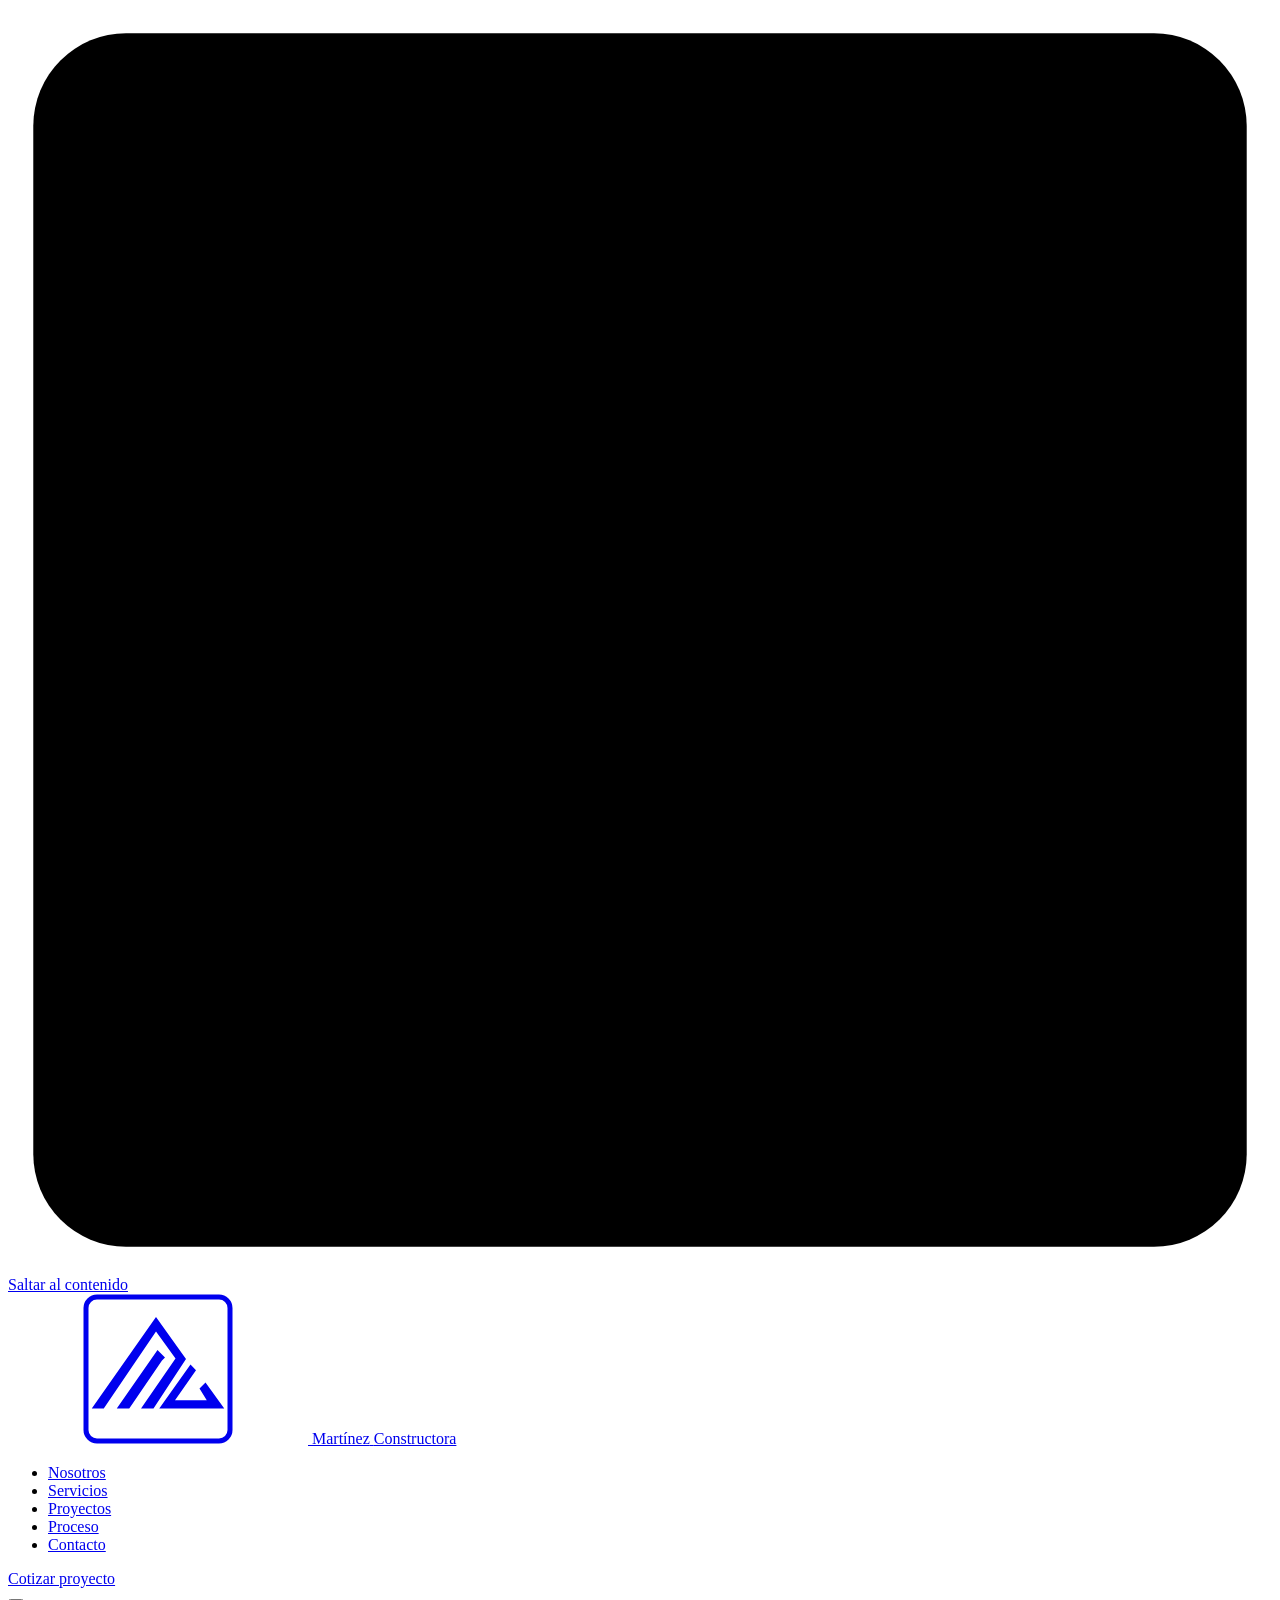
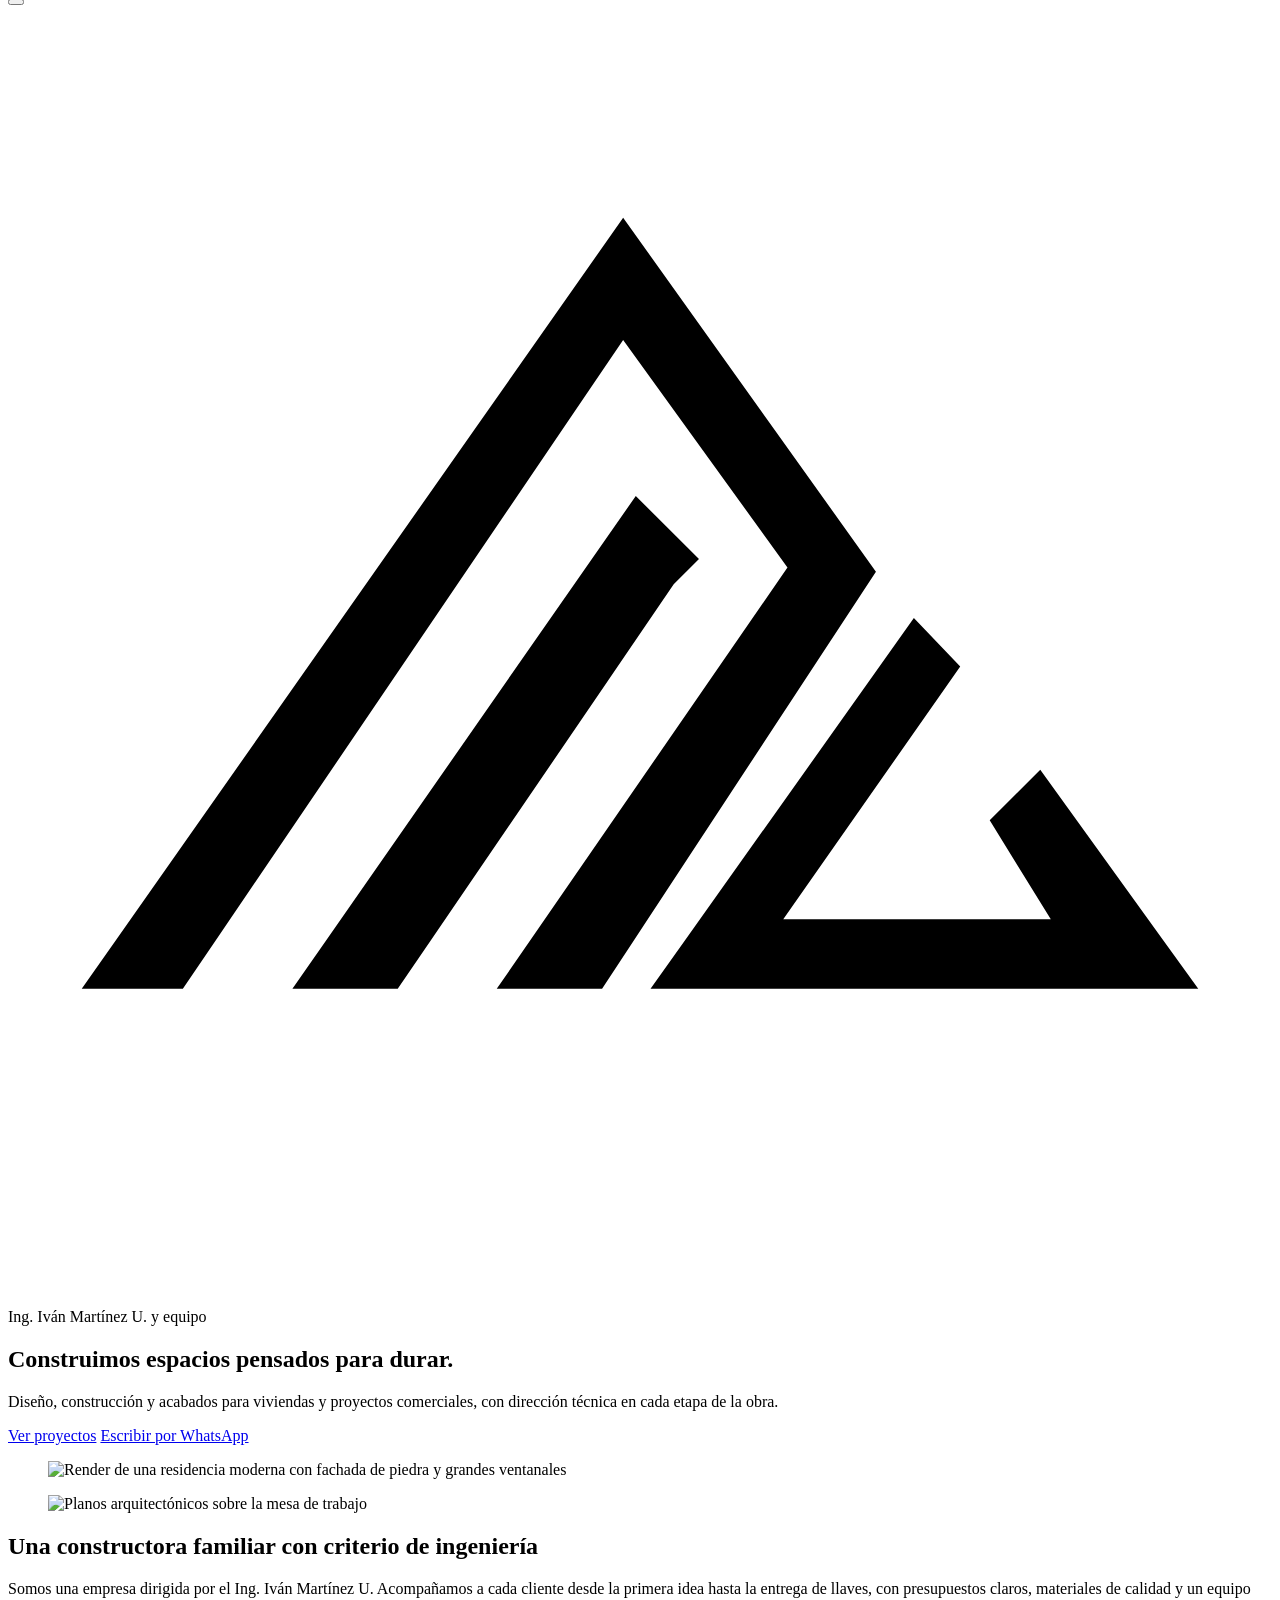
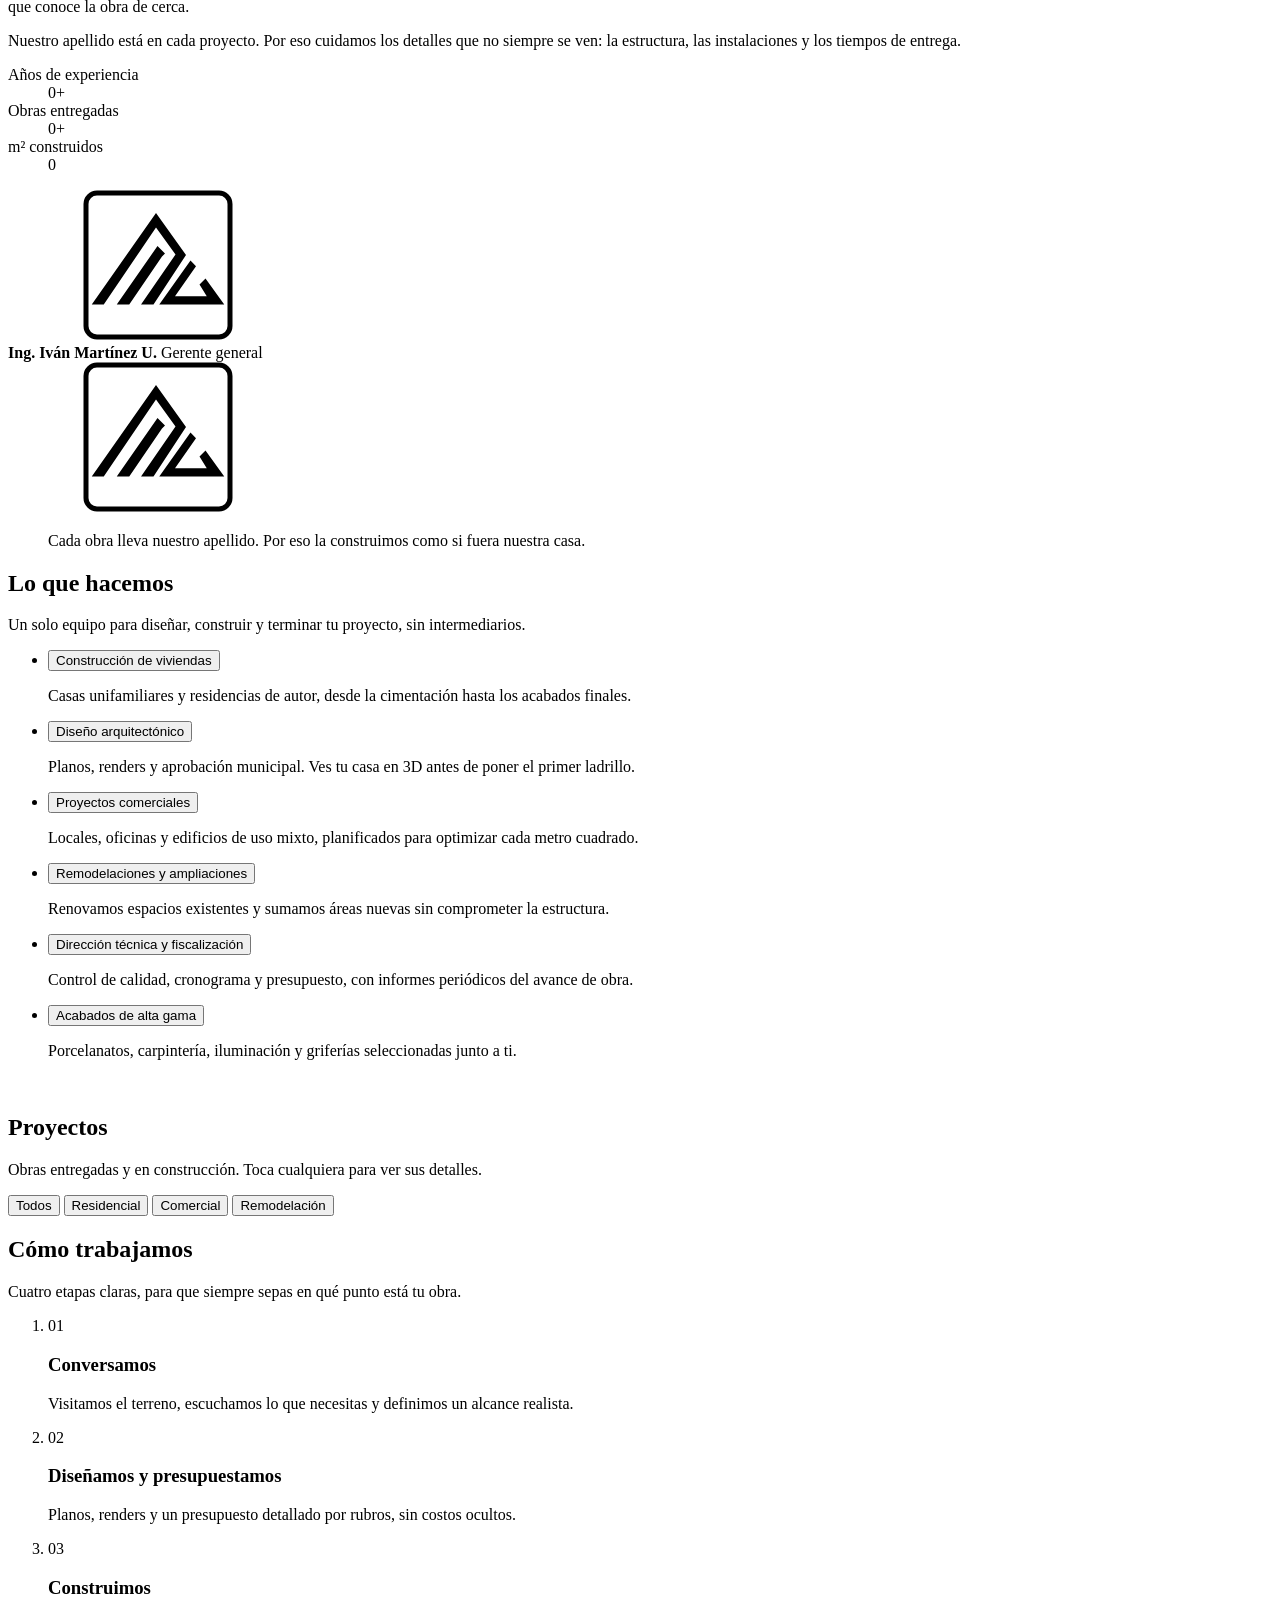
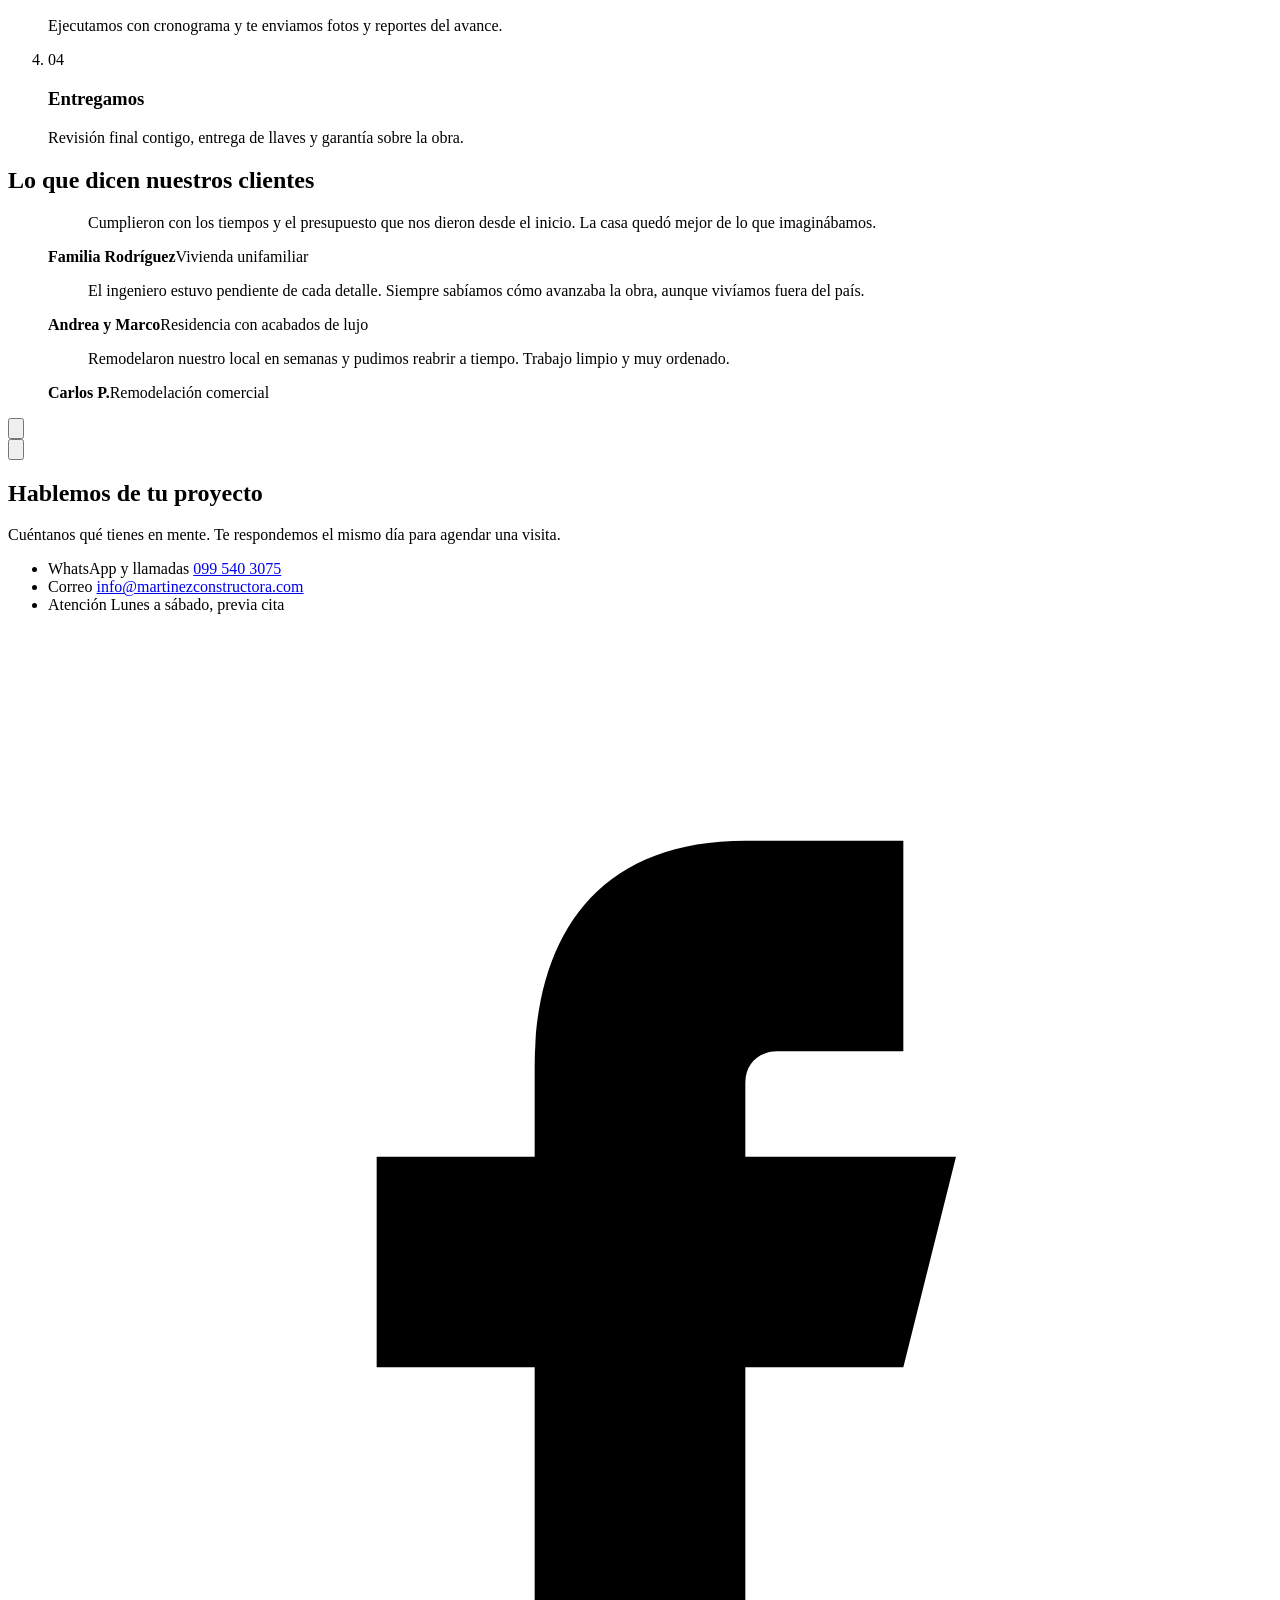
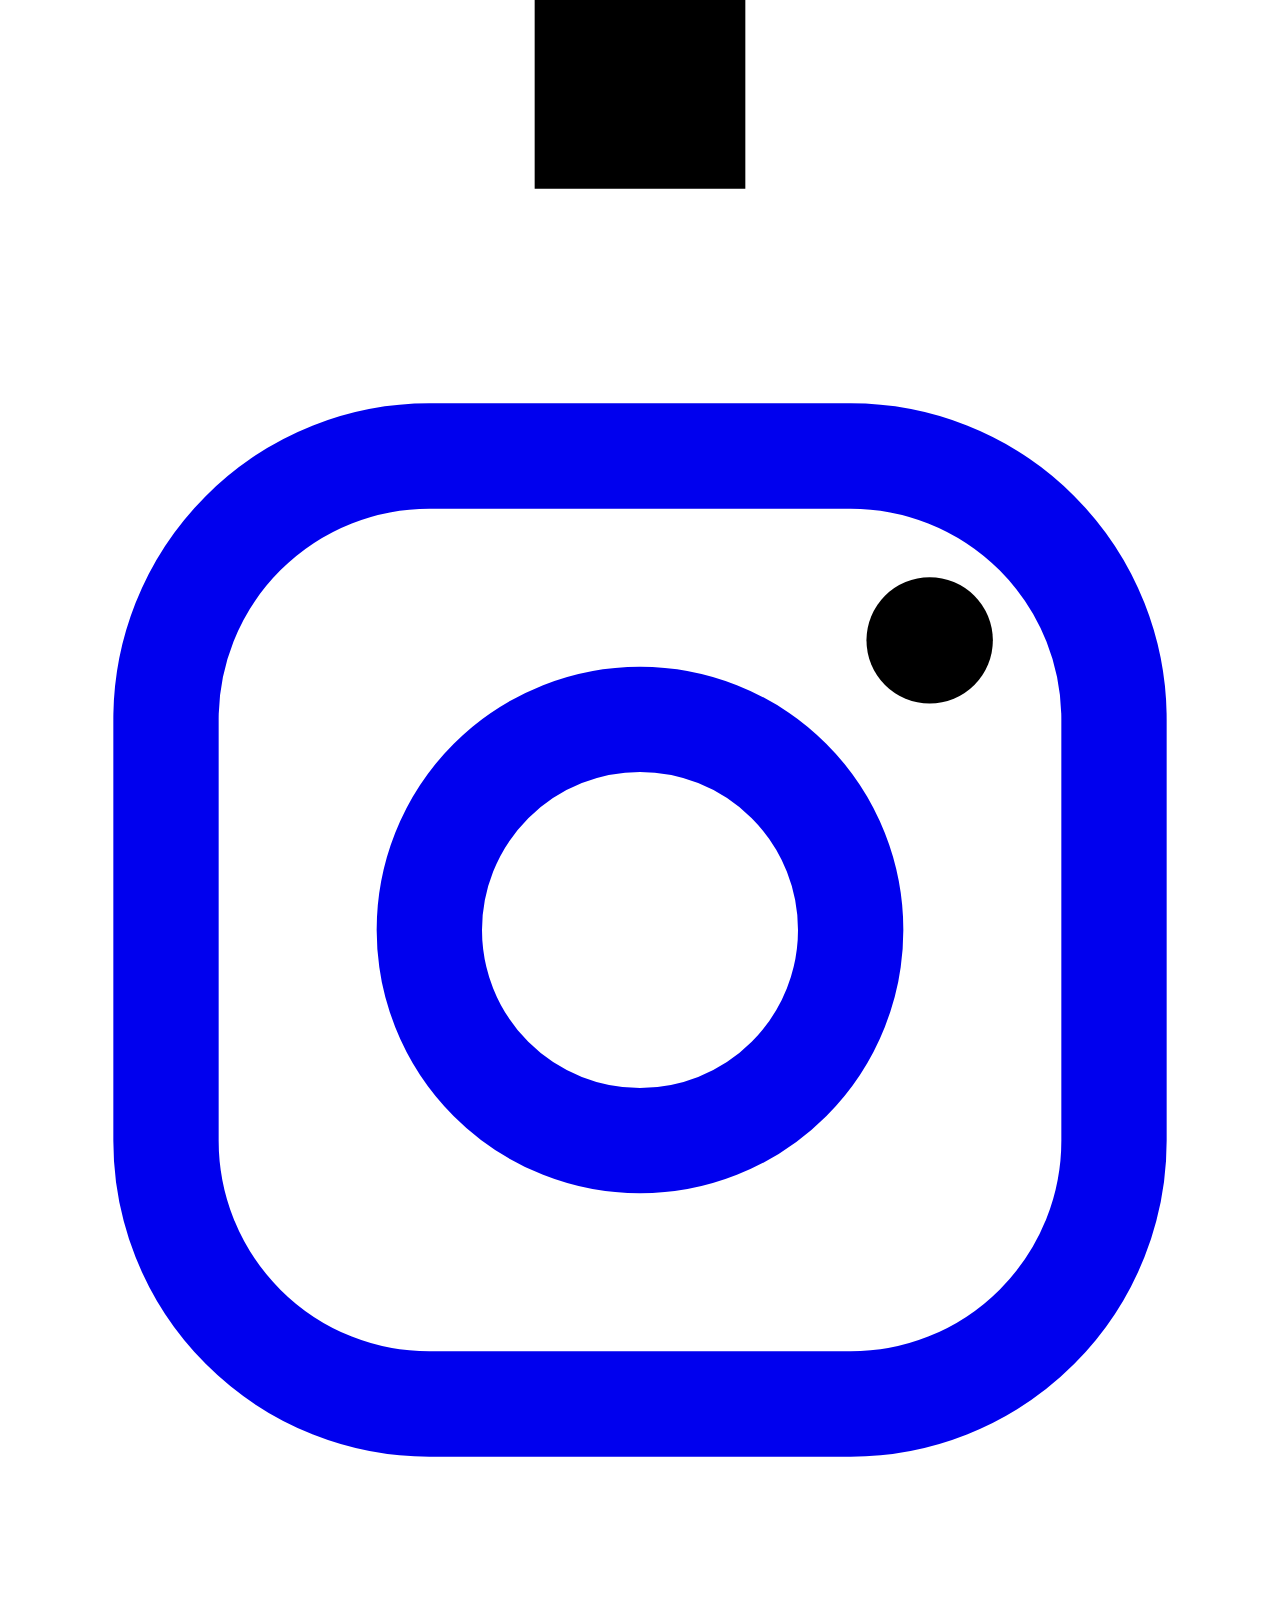
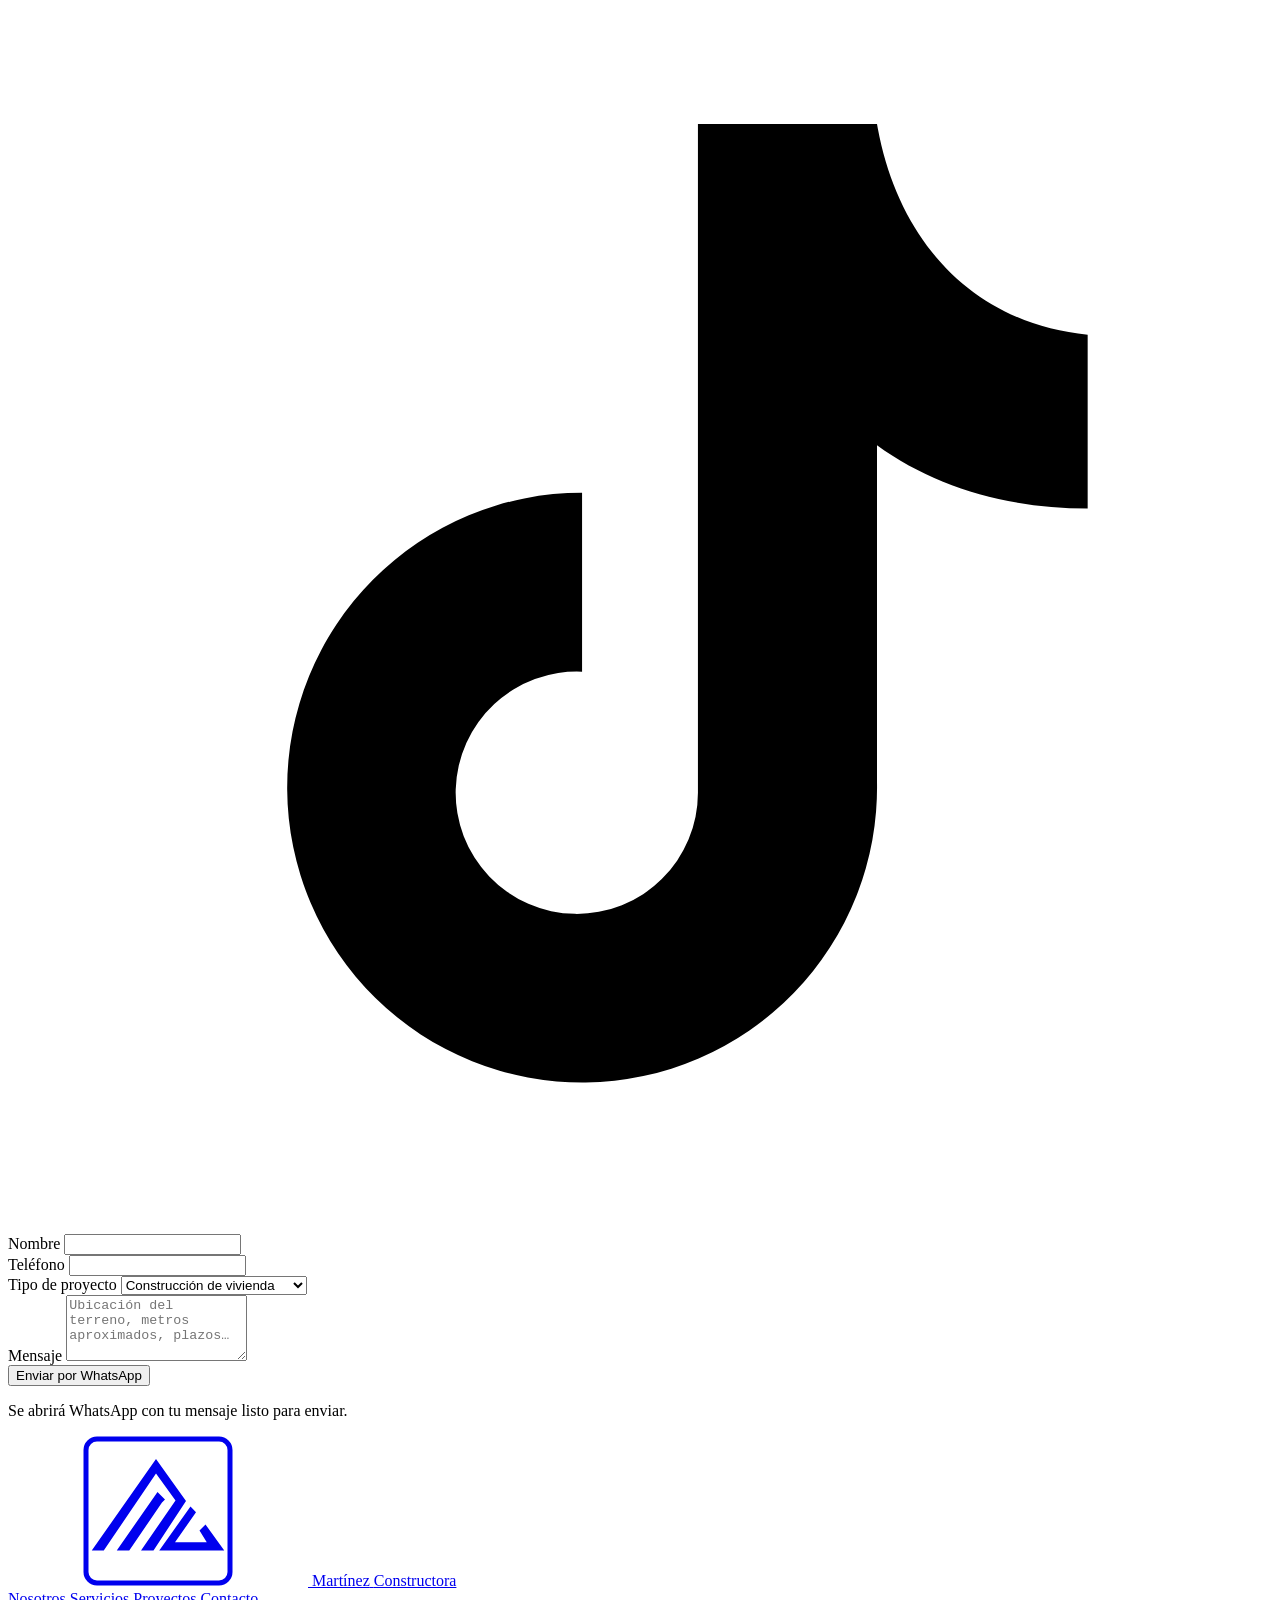
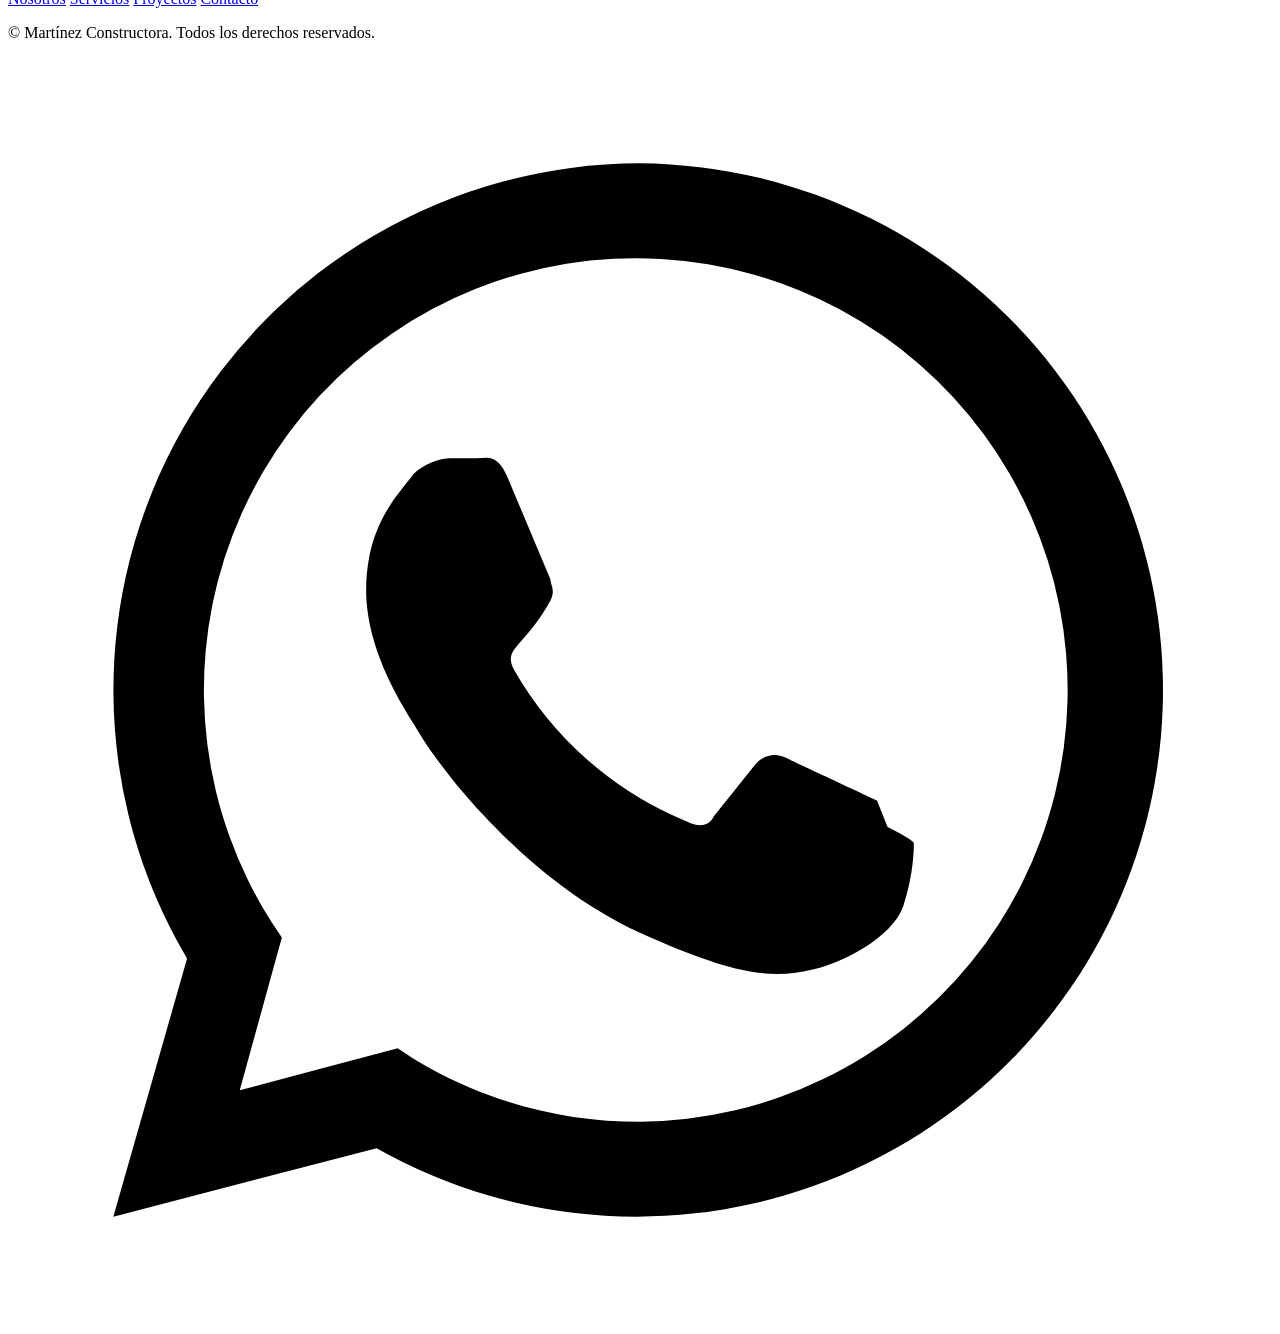
==== index.html @ eda1e453 "poyecto fase 1" ====
<!DOCTYPE html>
<html lang="es">
<head>
  <meta charset="UTF-8">
  <meta name="viewport" content="width=device-width, initial-scale=1">
  <title>Martínez Constructora | Construcción, diseño y acabados</title>
  <meta name="description" content="Martínez Constructora: construcción de viviendas, proyectos comerciales, remodelaciones y dirección técnica. Ing. Iván Martínez U.">
  <meta name="theme-color" content="#091221">

  <!-- Open Graph (para que se vea bien al compartir el link por WhatsApp/Facebook) -->
  <meta property="og:title" content="Martínez Constructora">
  <meta property="og:description" content="Construcción, diseño y acabados con dirección técnica en cada etapa.">
  <meta property="og:image" content="assets/img/residencia-render.jpg">
  <meta property="og:type" content="website">

  <link rel="icon" type="image/svg+xml" href="assets/img/favicon.svg">

  <link rel="preconnect" href="https://fonts.googleapis.com">
  <link rel="preconnect" href="https://fonts.gstatic.com" crossorigin>
  <link href="https://fonts.googleapis.com/css2?family=Barlow+Condensed:wght@500;600&family=Jost:wght@300;400;500&display=swap" rel="stylesheet">

  <link rel="stylesheet" href="css/styles.css">
  <script>document.documentElement.classList.add('js');</script>
</head>
<body class="is-loading">

  <!-- ===== Símbolo del logo (se reutiliza en todo el sitio) ===== -->
  <svg width="0" height="0" style="position:absolute" aria-hidden="true">
    <symbol id="mc-icon" viewBox="0 0 600 600">
      <rect x="12" y="12" width="576" height="576" rx="44" fill="none" stroke="currentColor" stroke-width="20"/>
      <g fill="currentColor">
        <polygon points="35,458 292,92 412,260 282,458 232,458 370,258 292,150 83,458"/>
        <polygon points="135,458 298,224 328,254 316,266 185,458"/>
        <polygon points="305,458 430,282 452,305 368,425 495,425 466,378 490,354 565,458"/>
      </g>
    </symbol>
  </svg>

  <!-- ===== Preloader ===== -->
  <div class="preloader" aria-hidden="true">
    <svg class="preloader__mark" viewBox="0 0 600 600">
      <rect class="draw" pathLength="1" x="12" y="12" width="576" height="576" rx="44"/>
      <polygon class="draw" pathLength="1" points="35,458 292,92 412,260 282,458 232,458 370,258 292,150 83,458"/>
      <polygon class="draw" pathLength="1" points="135,458 298,224 328,254 316,266 185,458"/>
      <polygon class="draw" pathLength="1" points="305,458 430,282 452,305 368,425 495,425 466,378 490,354 565,458"/>
    </svg>
  </div>

  <a class="skip-link" href="#contenido">Saltar al contenido</a>

  <!-- ===== Header ===== -->
  <header class="site-header" id="header">
    <div class="site-header__inner container">
      <a href="#inicio" class="brand" aria-label="Martínez Constructora, ir al inicio">
        <svg class="brand__icon" aria-hidden="true"><use href="#mc-icon"/></svg>
        <span class="brand__text">
          <span class="brand__name">Martínez</span>
          <span class="brand__tag">Constructora</span>
        </span>
      </a>

      <nav class="main-nav" id="main-nav" aria-label="Navegación principal">
        <ul class="main-nav__list">
          <li><a href="#nosotros" class="main-nav__link">Nosotros</a></li>
          <li><a href="#servicios" class="main-nav__link">Servicios</a></li>
          <li><a href="#proyectos" class="main-nav__link">Proyectos</a></li>
          <li><a href="#proceso" class="main-nav__link">Proceso</a></li>
          <li><a href="#contacto" class="main-nav__link">Contacto</a></li>
        </ul>
        <a href="#contacto" class="btn btn--gold btn--sm main-nav__cta">Cotizar proyecto</a>
      </nav>

      <button class="burger" id="burger" aria-label="Abrir menú" aria-expanded="false" aria-controls="main-nav">
        <span></span><span></span>
      </button>
    </div>
  </header>

  <main id="contenido">

    <!-- ===== Hero ===== -->
    <section class="hero" id="inicio">
      <div class="hero__media" aria-hidden="true">
        <img class="hero__img" src="https://images.unsplash.com/photo-1600596542815-ffad4c1539a9?auto=format&fit=crop&w=2000&q=80" alt="">
      </div>
      <div class="hero__shade" aria-hidden="true"></div>

      <!-- Las líneas del logo, dibujadas en grande -->
      <svg class="hero__lines" viewBox="0 0 600 600" aria-hidden="true">
        <polygon class="hero__line" pathLength="1" points="35,458 292,92 412,260 282,458 232,458 370,258 292,150 83,458"/>
        <polygon class="hero__line" pathLength="1" points="135,458 298,224 328,254 316,266 185,458"/>
        <polygon class="hero__line" pathLength="1" points="305,458 430,282 452,305 368,425 495,425 466,378 490,354 565,458"/>
      </svg>

      <div class="hero__content container">
        <p class="hero__intro" data-hero>Ing. Iván Martínez U. y equipo</p>
        <h1 class="hero__title">
          <span class="line"><span data-hero>Construimos espacios</span></span>
          <span class="line"><span data-hero>pensados para durar.</span></span>
        </h1>
        <p class="hero__lead" data-hero>Diseño, construcción y acabados para viviendas y proyectos comerciales, con dirección técnica en cada etapa de la obra.</p>
        <div class="hero__actions" data-hero>
          <a href="#proyectos" class="btn btn--gold">Ver proyectos</a>
          <a href="https://wa.me/593995403075?text=Hola%2C%20quisiera%20informaci%C3%B3n%20sobre%20un%20proyecto." class="btn btn--ghost" target="_blank" rel="noopener">Escribir por WhatsApp</a>
        </div>
      </div>

      <a href="#nosotros" class="hero__scroll" aria-label="Bajar a la siguiente sección">
        <span class="hero__scroll-line"></span>
      </a>
    </section>

    <!-- ===== Nosotros ===== -->
    <section class="about section section--light" id="nosotros">
      <div class="container about__grid">
        <div class="about__media reveal">
          <figure class="about__figure about__figure--main">
            <img src="assets/img/residencia-render.jpg" alt="Render de una residencia moderna con fachada de piedra y grandes ventanales" loading="lazy">
          </figure>
          <figure class="about__figure about__figure--small">
            <img src="https://images.unsplash.com/photo-1503387762-592deb58ef4e?auto=format&fit=crop&w=900&q=80" alt="Planos arquitectónicos sobre la mesa de trabajo" loading="lazy">
          </figure>
          <span class="about__frame" aria-hidden="true"></span>
        </div>

        <div class="about__text">
          <h2 class="section-title reveal">Una constructora familiar con criterio de ingeniería</h2>
          <p class="reveal">Somos una empresa dirigida por el Ing. Iván Martínez U. Acompañamos a cada cliente desde la primera idea hasta la entrega de llaves, con presupuestos claros, materiales de calidad y un equipo que conoce la obra de cerca.</p>
          <p class="reveal">Nuestro apellido está en cada proyecto. Por eso cuidamos los detalles que no siempre se ven: la estructura, las instalaciones y los tiempos de entrega.</p>

          <dl class="stats reveal">
            <div class="stats__item">
              <dt class="stats__label">Años de experiencia</dt>
              <dd class="stats__value"><span data-count="10">0</span>+</dd>
            </div>
            <div class="stats__item">
              <dt class="stats__label">Obras entregadas</dt>
              <dd class="stats__value"><span data-count="60">0</span>+</dd>
            </div>
            <div class="stats__item">
              <dt class="stats__label">m² construidos</dt>
              <dd class="stats__value"><span data-count="25000" data-format="thousands">0</span></dd>
            </div>
          </dl>

          <div class="signature reveal">
            <svg class="signature__icon" aria-hidden="true"><use href="#mc-icon"/></svg>
            <div>
              <strong>Ing. Iván Martínez U.</strong>
              <span>Gerente general</span>
            </div>
          </div>
        </div>
      </div>
    </section>

    <!-- ===== Frase ===== -->
    <section class="statement" aria-label="Nuestro compromiso">
      <div class="container statement__inner">
        <svg class="statement__icon" aria-hidden="true"><use href="#mc-icon"/></svg>
        <blockquote class="statement__quote reveal">
          <p>Cada obra lleva nuestro apellido. Por eso la construimos como si fuera nuestra casa.</p>
        </blockquote>
      </div>
    </section>

    <!-- ===== Servicios ===== -->
    <section class="services section section--dark" id="servicios">
      <div class="container">
        <header class="section-head">
          <h2 class="section-title reveal">Lo que hacemos</h2>
          <p class="section-lead reveal">Un solo equipo para diseñar, construir y terminar tu proyecto, sin intermediarios.</p>
        </header>

        <div class="services__layout">
          <ul class="services__list" role="list">
            <li class="service is-active" data-img="https://images.unsplash.com/photo-1600585154340-be6161a56a0c?auto=format&fit=crop&w=1400&q=80">
              <button class="service__btn" type="button" aria-expanded="true">
                <span class="service__name">Construcción de viviendas</span>
                <span class="service__plus" aria-hidden="true"></span>
              </button>
              <div class="service__body">
                <p>Casas unifamiliares y residencias de autor, desde la cimentación hasta los acabados finales.</p>
              </div>
            </li>
            <li class="service" data-img="https://images.unsplash.com/photo-1503387762-592deb58ef4e?auto=format&fit=crop&w=1400&q=80">
              <button class="service__btn" type="button" aria-expanded="false">
                <span class="service__name">Diseño arquitectónico</span>
                <span class="service__plus" aria-hidden="true"></span>
              </button>
              <div class="service__body">
                <p>Planos, renders y aprobación municipal. Ves tu casa en 3D antes de poner el primer ladrillo.</p>
              </div>
            </li>
            <li class="service" data-img="https://images.unsplash.com/photo-1486406146926-c627a92ad1ab?auto=format&fit=crop&w=1400&q=80">
              <button class="service__btn" type="button" aria-expanded="false">
                <span class="service__name">Proyectos comerciales</span>
                <span class="service__plus" aria-hidden="true"></span>
              </button>
              <div class="service__body">
                <p>Locales, oficinas y edificios de uso mixto, planificados para optimizar cada metro cuadrado.</p>
              </div>
            </li>
            <li class="service" data-img="https://images.unsplash.com/photo-1600607687939-ce8a6c25118c?auto=format&fit=crop&w=1400&q=80">
              <button class="service__btn" type="button" aria-expanded="false">
                <span class="service__name">Remodelaciones y ampliaciones</span>
                <span class="service__plus" aria-hidden="true"></span>
              </button>
              <div class="service__body">
                <p>Renovamos espacios existentes y sumamos áreas nuevas sin comprometer la estructura.</p>
              </div>
            </li>
            <li class="service" data-img="https://images.unsplash.com/photo-1541888946425-d81bb19240f5?auto=format&fit=crop&w=1400&q=80">
              <button class="service__btn" type="button" aria-expanded="false">
                <span class="service__name">Dirección técnica y fiscalización</span>
                <span class="service__plus" aria-hidden="true"></span>
              </button>
              <div class="service__body">
                <p>Control de calidad, cronograma y presupuesto, con informes periódicos del avance de obra.</p>
              </div>
            </li>
            <li class="service" data-img="https://images.unsplash.com/photo-1600566753190-17f0baa2a6c3?auto=format&fit=crop&w=1400&q=80">
              <button class="service__btn" type="button" aria-expanded="false">
                <span class="service__name">Acabados de alta gama</span>
                <span class="service__plus" aria-hidden="true"></span>
              </button>
              <div class="service__body">
                <p>Porcelanatos, carpintería, iluminación y griferías seleccionadas junto a ti.</p>
              </div>
            </li>
          </ul>

          <div class="services__visual" aria-hidden="true">
            <img class="services__img is-visible" src="https://images.unsplash.com/photo-1600585154340-be6161a56a0c?auto=format&fit=crop&w=1400&q=80" alt="">
            <img class="services__img" alt="">
          </div>
        </div>
      </div>
    </section>

    <!-- ===== Proyectos ===== -->
    <section class="projects section section--light" id="proyectos">
      <div class="container">
        <header class="section-head section-head--split">
          <div>
            <h2 class="section-title reveal">Proyectos</h2>
            <p class="section-lead reveal">Obras entregadas y en construcción. Toca cualquiera para ver sus detalles.</p>
          </div>
          <div class="filters reveal" role="group" aria-label="Filtrar proyectos">
            <button class="filter is-active" type="button" data-filter="todos" aria-pressed="true">Todos</button>
            <button class="filter" type="button" data-filter="residencial" aria-pressed="false">Residencial</button>
            <button class="filter" type="button" data-filter="comercial" aria-pressed="false">Comercial</button>
            <button class="filter" type="button" data-filter="remodelacion" aria-pressed="false">Remodelación</button>
          </div>
        </header>

        <!-- Las tarjetas se generan desde js/main.js (arreglo PROYECTOS) -->
        <div class="projects__grid" id="projects-grid" aria-live="polite"></div>
      </div>
    </section>

    <!-- ===== Proceso ===== -->
    <section class="process section section--dark" id="proceso">
      <div class="container">
        <header class="section-head">
          <h2 class="section-title reveal">Cómo trabajamos</h2>
          <p class="section-lead reveal">Cuatro etapas claras, para que siempre sepas en qué punto está tu obra.</p>
        </header>

        <div class="process__wrap" id="process-steps">
          <span class="process__track" aria-hidden="true"><span class="process__fill"></span></span>
          <ol class="process__steps">
          <li class="step reveal">
            <span class="step__num">01</span>
            <h3 class="step__title">Conversamos</h3>
            <p>Visitamos el terreno, escuchamos lo que necesitas y definimos un alcance realista.</p>
          </li>
          <li class="step reveal">
            <span class="step__num">02</span>
            <h3 class="step__title">Diseñamos y presupuestamos</h3>
            <p>Planos, renders y un presupuesto detallado por rubros, sin costos ocultos.</p>
          </li>
          <li class="step reveal">
            <span class="step__num">03</span>
            <h3 class="step__title">Construimos</h3>
            <p>Ejecutamos con cronograma y te enviamos fotos y reportes del avance.</p>
          </li>
          <li class="step reveal">
            <span class="step__num">04</span>
            <h3 class="step__title">Entregamos</h3>
            <p>Revisión final contigo, entrega de llaves y garantía sobre la obra.</p>
          </li>
          </ol>
        </div>
      </div>
    </section>

    <!-- ===== Testimonios ===== -->
    <section class="testimonials section section--light" aria-labelledby="testimonios-title">
      <div class="container testimonials__inner">
        <h2 class="section-title reveal" id="testimonios-title">Lo que dicen nuestros clientes</h2>

        <div class="slider reveal" id="slider" aria-roledescription="carrusel">
          <div class="slider__track">
            <figure class="slide is-active" aria-roledescription="testimonio">
              <blockquote>Cumplieron con los tiempos y el presupuesto que nos dieron desde el inicio. La casa quedó mejor de lo que imaginábamos.</blockquote>
              <figcaption><strong>Familia Rodríguez</strong><span>Vivienda unifamiliar</span></figcaption>
            </figure>
            <figure class="slide" aria-roledescription="testimonio">
              <blockquote>El ingeniero estuvo pendiente de cada detalle. Siempre sabíamos cómo avanzaba la obra, aunque vivíamos fuera del país.</blockquote>
              <figcaption><strong>Andrea y Marco</strong><span>Residencia con acabados de lujo</span></figcaption>
            </figure>
            <figure class="slide" aria-roledescription="testimonio">
              <blockquote>Remodelaron nuestro local en semanas y pudimos reabrir a tiempo. Trabajo limpio y muy ordenado.</blockquote>
              <figcaption><strong>Carlos P.</strong><span>Remodelación comercial</span></figcaption>
            </figure>
          </div>
          <div class="slider__controls">
            <button class="slider__arrow" type="button" data-dir="-1" aria-label="Testimonio anterior">
              <svg viewBox="0 0 24 24" aria-hidden="true"><path d="M15 5l-7 7 7 7"/></svg>
            </button>
            <div class="slider__dots" role="tablist"></div>
            <button class="slider__arrow" type="button" data-dir="1" aria-label="Siguiente testimonio">
              <svg viewBox="0 0 24 24" aria-hidden="true"><path d="M9 5l7 7-7 7"/></svg>
            </button>
          </div>
        </div>
      </div>
    </section>

    <!-- ===== Contacto ===== -->
    <section class="contact section section--dark" id="contacto">
      <div class="container contact__grid">
        <div class="contact__info">
          <h2 class="section-title reveal">Hablemos de tu proyecto</h2>
          <p class="section-lead reveal">Cuéntanos qué tienes en mente. Te respondemos el mismo día para agendar una visita.</p>

          <ul class="contact__list reveal" role="list">
            <li>
              <span class="contact__key">WhatsApp y llamadas</span>
              <a href="tel:+593995403075" class="contact__value">099 540 3075</a>
            </li>
            <li>
              <span class="contact__key">Correo</span>
              <a href="mailto:info@martinezconstructora.com" class="contact__value">info@martinezconstructora.com</a>
            </li>
            <li>
              <span class="contact__key">Atención</span>
              <span class="contact__value">Lunes a sábado, previa cita</span>
            </li>
          </ul>

          <div class="socials reveal">
            <a href="#" class="socials__link" aria-label="Facebook" target="_blank" rel="noopener">
              <svg viewBox="0 0 24 24" aria-hidden="true"><path d="M14 8h3V4h-3c-2.8 0-4 1.8-4 4.3V10H7v4h3v8h4v-8h3l1-4h-4V8.6c0-.4.3-.6.6-.6z"/></svg>
            </a>
            <a href="#" class="socials__link" aria-label="Instagram" target="_blank" rel="noopener">
              <svg viewBox="0 0 24 24" aria-hidden="true"><rect x="3" y="3" width="18" height="18" rx="5" fill="none" stroke="currentColor" stroke-width="2"/><circle cx="12" cy="12" r="4" fill="none" stroke="currentColor" stroke-width="2"/><circle cx="17.5" cy="6.5" r="1.2"/></svg>
            </a>
            <a href="#" class="socials__link" aria-label="TikTok" target="_blank" rel="noopener">
              <svg viewBox="0 0 24 24" aria-hidden="true"><path d="M16.5 3c.4 2.3 1.9 3.8 4 4v3.3c-1.5 0-2.9-.4-4-1.2v6.4A5.6 5.6 0 1 1 10.9 10v3.4a2.3 2.3 0 1 0 2.2 2.3V3h3.4z"/></svg>
            </a>
          </div>
        </div>

        <form class="contact-form reveal" id="contact-form" novalidate>
          <div class="field">
            <label for="f-nombre">Nombre</label>
            <input id="f-nombre" name="nombre" type="text" autocomplete="name" required>
            <span class="field__error" aria-live="polite"></span>
          </div>
          <div class="field">
            <label for="f-telefono">Teléfono</label>
            <input id="f-telefono" name="telefono" type="tel" autocomplete="tel" inputmode="tel" required>
            <span class="field__error" aria-live="polite"></span>
          </div>
          <div class="field">
            <label for="f-tipo">Tipo de proyecto</label>
            <select id="f-tipo" name="tipo">
              <option>Construcción de vivienda</option>
              <option>Diseño arquitectónico</option>
              <option>Proyecto comercial</option>
              <option>Remodelación o ampliación</option>
              <option>Otro</option>
            </select>
          </div>
          <div class="field field--full">
            <label for="f-mensaje">Mensaje</label>
            <textarea id="f-mensaje" name="mensaje" rows="4" placeholder="Ubicación del terreno, metros aproximados, plazos…"></textarea>
          </div>
          <button type="submit" class="btn btn--gold contact-form__submit">Enviar por WhatsApp</button>
          <p class="contact-form__note">Se abrirá WhatsApp con tu mensaje listo para enviar.</p>
        </form>
      </div>
    </section>
  </main>

  <!-- ===== Footer ===== -->
  <footer class="site-footer">
    <div class="container site-footer__grid">
      <a href="#inicio" class="brand brand--footer" aria-label="Martínez Constructora, ir al inicio">
        <svg class="brand__icon" aria-hidden="true"><use href="#mc-icon"/></svg>
        <span class="brand__text">
          <span class="brand__name">Martínez</span>
          <span class="brand__tag">Constructora</span>
        </span>
      </a>
      <nav class="site-footer__nav" aria-label="Enlaces del pie de página">
        <a href="#nosotros">Nosotros</a>
        <a href="#servicios">Servicios</a>
        <a href="#proyectos">Proyectos</a>
        <a href="#contacto">Contacto</a>
      </nav>
      <p class="site-footer__copy">© <span id="year"></span> Martínez Constructora. Todos los derechos reservados.</p>
    </div>
  </footer>

  <!-- ===== Botón flotante de WhatsApp ===== -->
  <a class="wa-float" href="https://wa.me/593995403075?text=Hola%2C%20quisiera%20informaci%C3%B3n%20sobre%20un%20proyecto." target="_blank" rel="noopener" aria-label="Escribir por WhatsApp">
    <svg viewBox="0 0 24 24" aria-hidden="true"><path d="M12 2a10 10 0 0 0-8.6 15.1L2 22l5-1.3A10 10 0 1 0 12 2zm0 18.2c-1.5 0-3-.4-4.3-1.2l-.3-.2-3 .8.8-2.9-.2-.3A8.2 8.2 0 1 1 12 20.2zm4.5-6.1c-.2-.1-1.5-.7-1.7-.8-.2-.1-.4-.1-.6.1l-.8 1c-.1.2-.3.2-.5.1a6.7 6.7 0 0 1-3.3-2.9c-.2-.4.2-.4.7-1.3.1-.2 0-.3 0-.4l-.8-1.9c-.2-.5-.4-.4-.6-.4h-.5c-.2 0-.5.1-.7.3-.2.3-.9.9-.9 2.2s.9 2.5 1 2.7c.1.2 1.8 2.8 4.4 3.9 1.6.7 2.3.8 3.1.6.5-.1 1.5-.6 1.7-1.2.2-.6.2-1.1.2-1.2-.1-.1-.3-.2-.5-.3z"/></svg>
  </a>

  <!-- ===== Modal de proyecto ===== -->
  <div class="modal" id="project-modal" role="dialog" aria-modal="true" aria-labelledby="modal-title" hidden>
    <div class="modal__backdrop" data-close></div>
    <div class="modal__panel" role="document">
      <button class="modal__close" type="button" data-close aria-label="Cerrar detalles del proyecto">
        <svg viewBox="0 0 24 24" aria-hidden="true"><path d="M6 6l12 12M18 6L6 18"/></svg>
      </button>
      <figure class="modal__media"><img id="modal-img" src="" alt=""></figure>
      <div class="modal__body">
        <p class="modal__status" id="modal-status"></p>
        <h3 class="modal__title" id="modal-title"></h3>
        <p class="modal__desc" id="modal-desc"></p>
        <dl class="modal__specs" id="modal-specs"></dl>
        <div class="modal__nav">
          <button type="button" class="modal__step" data-step="-1">Anterior</button>
          <a class="btn btn--gold btn--sm" id="modal-cta" href="#contacto">Quiero algo similar</a>
          <button type="button" class="modal__step" data-step="1">Siguiente</button>
        </div>
      </div>
    </div>
  </div>

  <script src="js/main.js" defer></script>
</body>
</html>
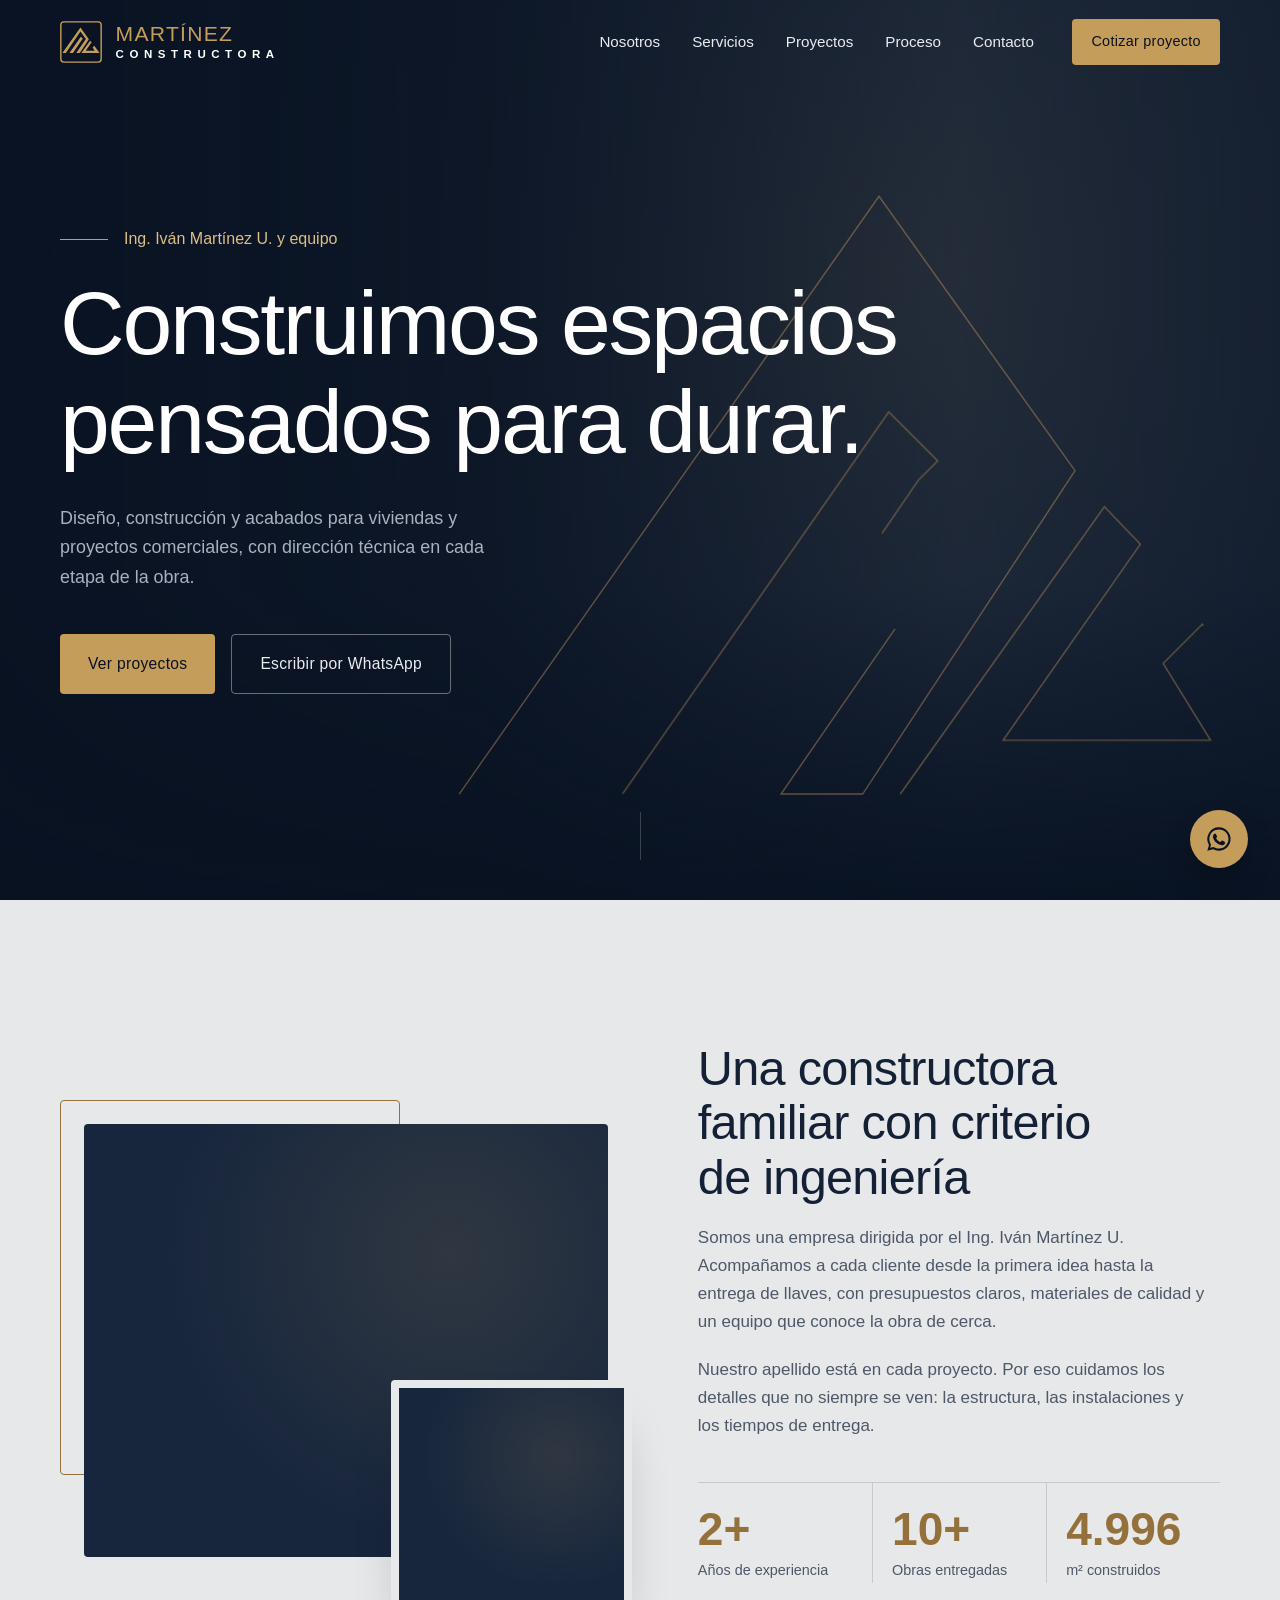
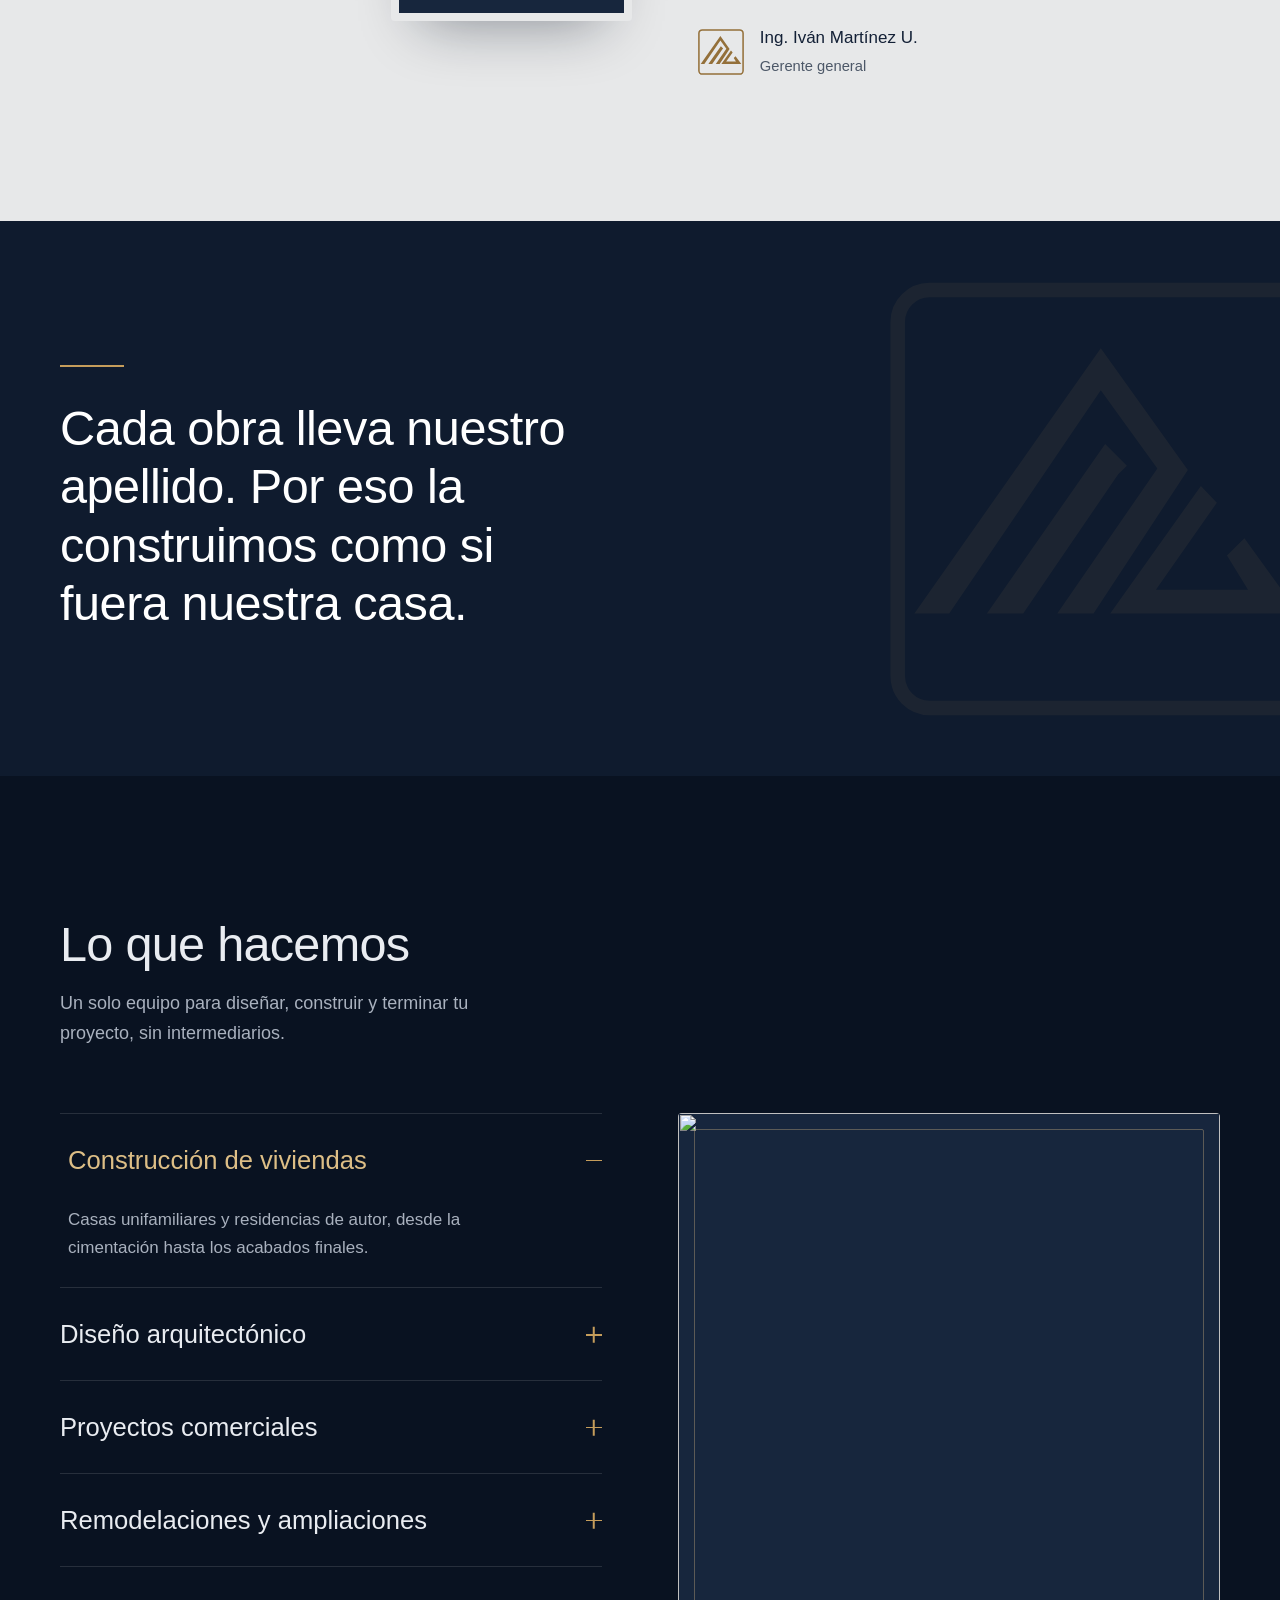
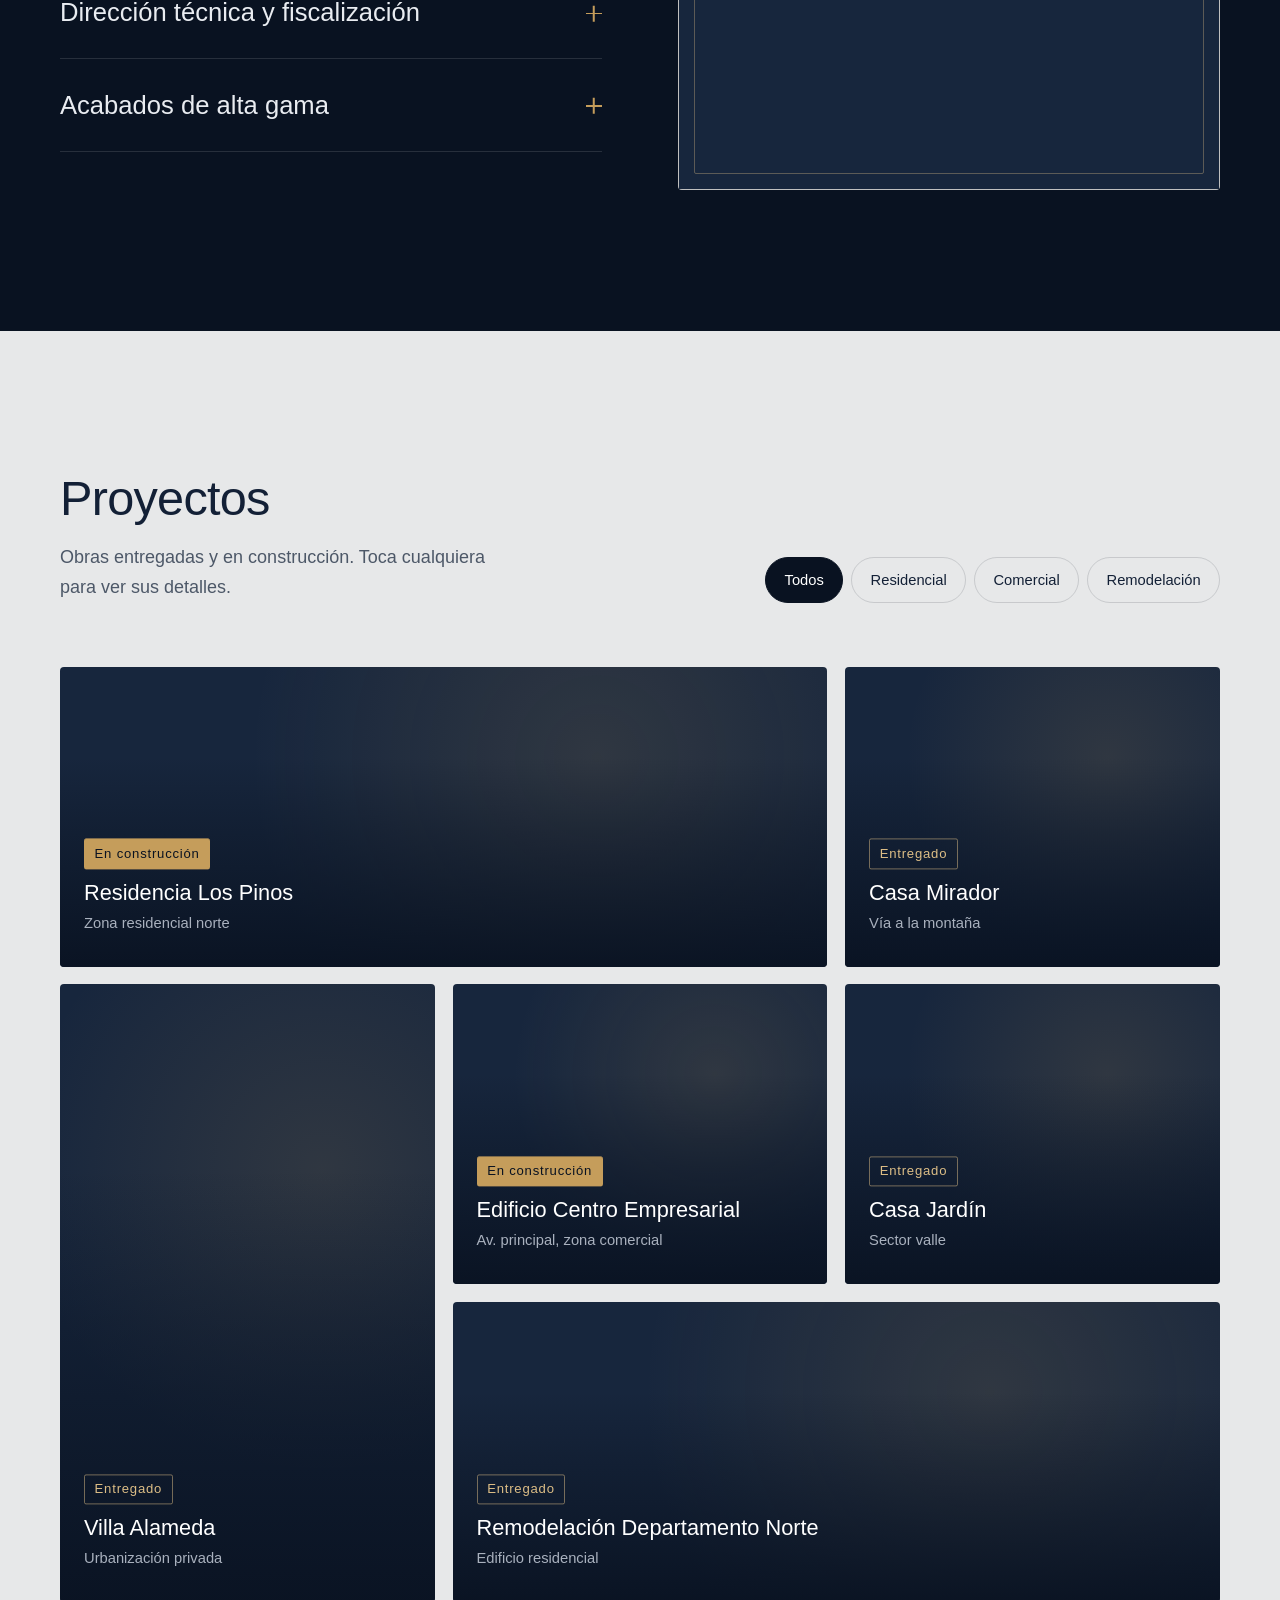
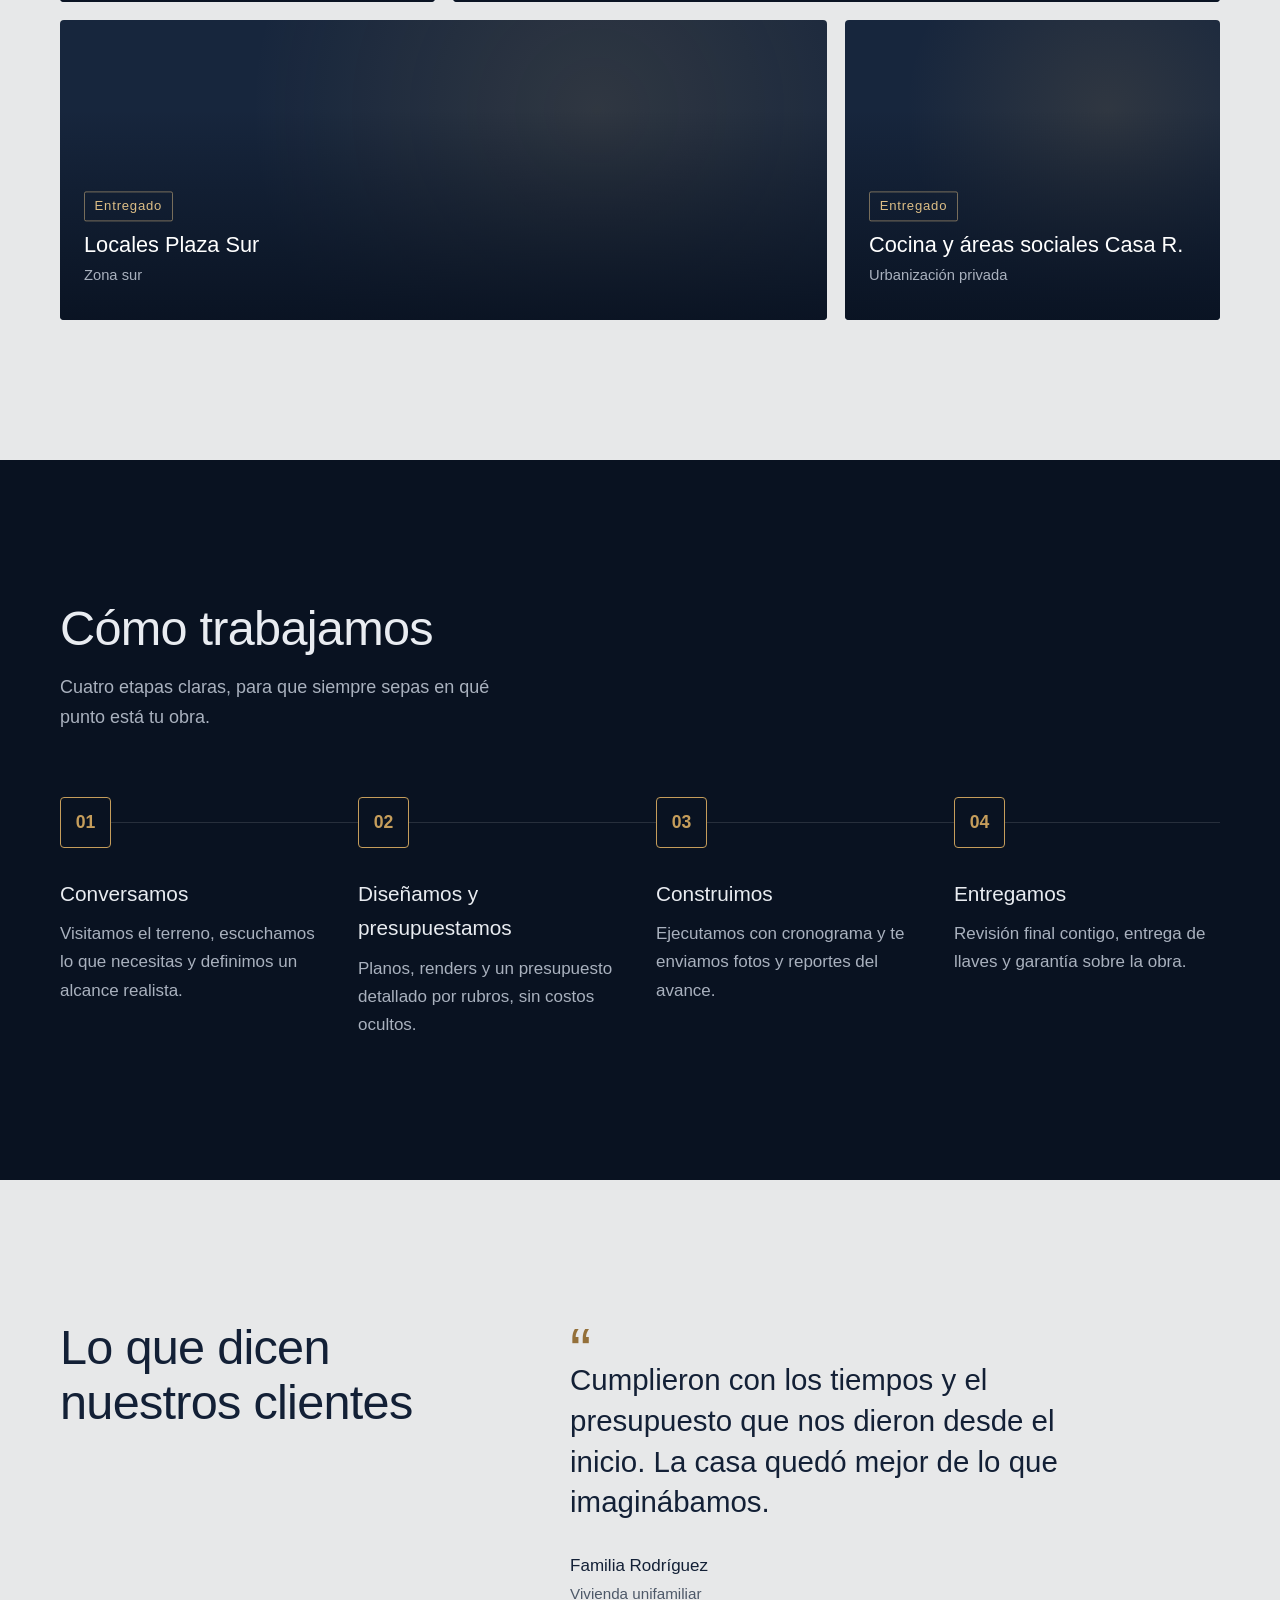
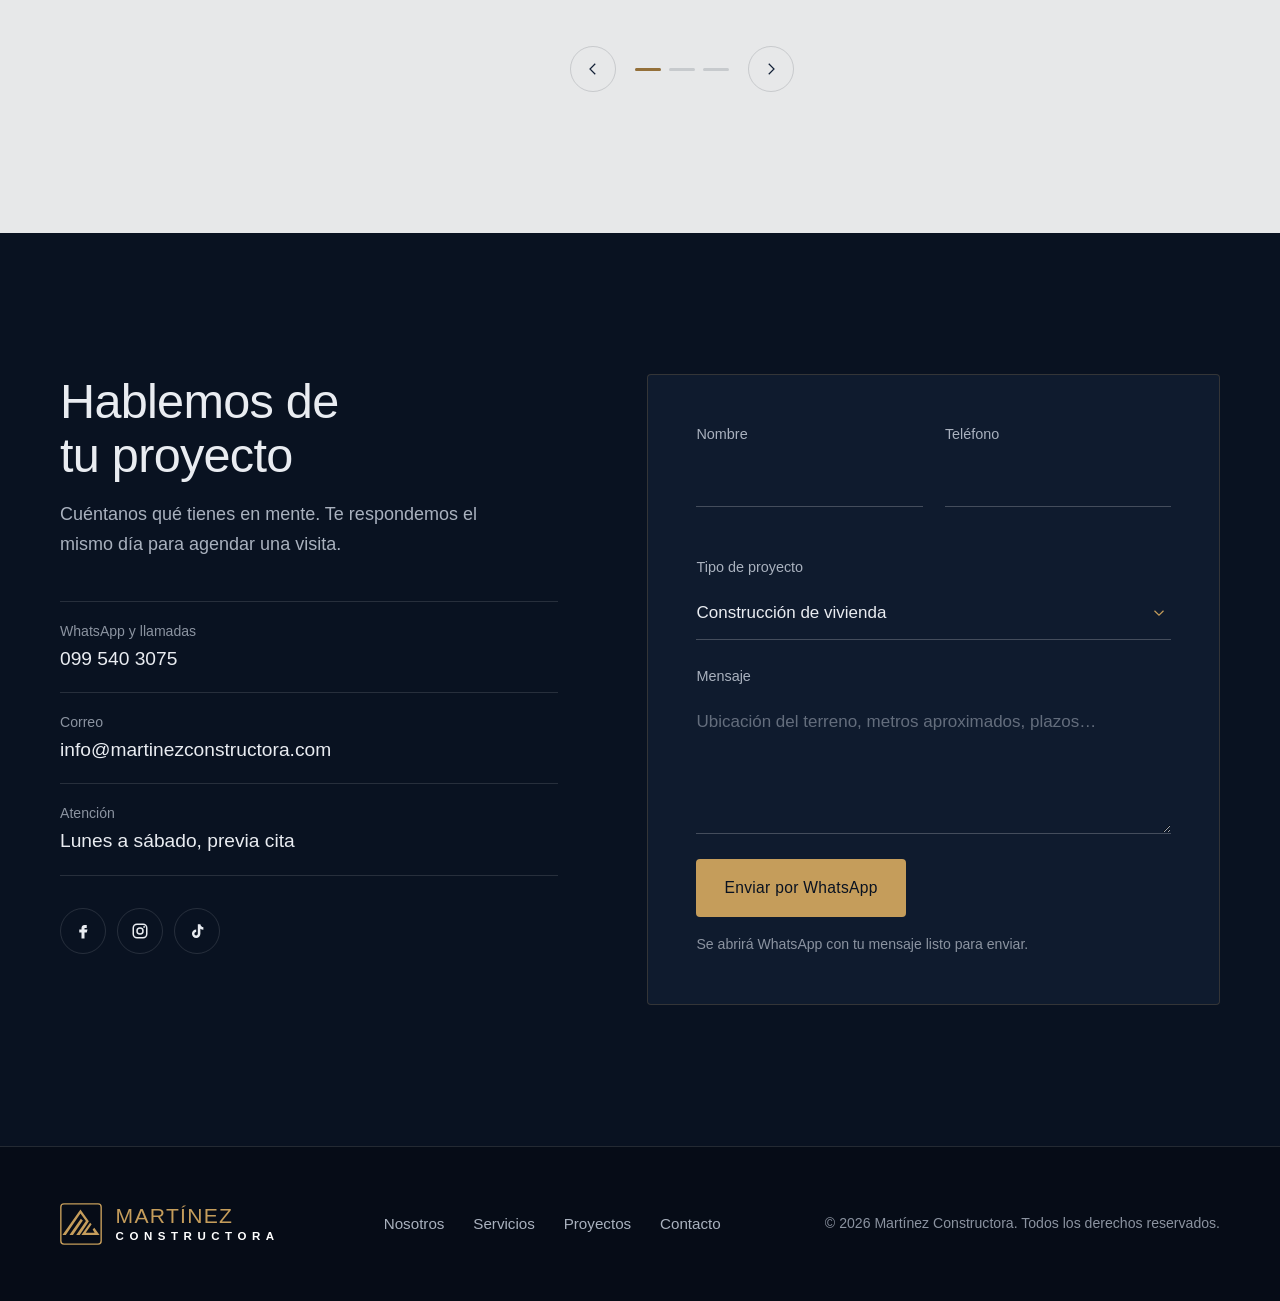
==== commit 3a0f8d8f: "Fase dos de argelo" ====
--- a/index.html
+++ b/index.html
@@ -19,7 +19,7 @@
   <link rel="preconnect" href="https://fonts.gstatic.com" crossorigin>
   <link href="https://fonts.googleapis.com/css2?family=Barlow+Condensed:wght@500;600&family=Jost:wght@300;400;500&display=swap" rel="stylesheet">
 
-  <link rel="stylesheet" href="css/styles.css">
+  <link rel="stylesheet" href="css/Styles.css">
   <script>document.documentElement.classList.add('js');</script>
 </head>
 <body class="is-loading">
@@ -131,15 +131,15 @@
           <dl class="stats reveal">
             <div class="stats__item">
               <dt class="stats__label">Años de experiencia</dt>
+              <dd class="stats__value"><span data-count="2">0</span>+</dd>
+            </div>
+            <div class="stats__item">
+              <dt class="stats__label">Obras entregadas</dt>
               <dd class="stats__value"><span data-count="10">0</span>+</dd>
             </div>
             <div class="stats__item">
-              <dt class="stats__label">Obras entregadas</dt>
-              <dd class="stats__value"><span data-count="60">0</span>+</dd>
-            </div>
-            <div class="stats__item">
               <dt class="stats__label">m² construidos</dt>
-              <dd class="stats__value"><span data-count="25000" data-format="thousands">0</span></dd>
+              <dd class="stats__value"><span data-count="5000" data-format="thousands">0</span></dd>
             </div>
           </dl>
 
@@ -442,6 +442,6 @@
     </div>
   </div>
 
-  <script src="js/main.js" defer></script>
+  <script src="js/Main.js" defer></script>
 </body>
 </html>
--- a/css/Styles.css
+++ b/css/Styles.css
@@ -0,0 +1,1370 @@
+/* =========================================================
+   MARTÍNEZ CONSTRUCTORA — Estilos
+   Paleta tomada del logo: azul noche + dorado
+   ========================================================= */
+
+/* ---------- 1. Variables ---------- */
+:root {
+  /* Colores */
+  --ink: #091221;          /* azul noche del logo */
+  --ink-2: #0F1B2E;
+  --ink-3: #17263D;
+  --ink-deep: #060C17;
+  --gold: #C59D5B;         /* dorado del logo */
+  --gold-2: #DDBE86;
+  --gold-deep: #94703A;    /* dorado legible sobre fondo claro */
+  --concrete: #E7E8E9;     /* hormigón claro */
+  --concrete-2: #F2F3F4;
+  --stone: #8B93A0;
+  --text-light: #E9ECF1;
+  --text-muted: #A9B1BE;
+  --text-dark: #132036;
+  --text-dark-muted: #4D5868;
+  --line-light: rgba(255, 255, 255, .12);
+  --line-dark: rgba(9, 18, 33, .14);
+  --error: #EE9B87;
+
+  /* Tipografía */
+  --font: "Jost", "Futura", "Century Gothic", "Segoe UI", sans-serif;
+  --font-cond: "Barlow Condensed", "Arial Narrow", "Roboto Condensed", sans-serif;
+
+  /* Espaciado y medidas */
+  --container: 1240px;
+  --gutter: clamp(1.25rem, 4vw, 2.5rem);
+  --section-y: clamp(5rem, 11vw, 9rem);
+  --radius: 4px;
+  --header-h: 84px;
+
+  /* Movimiento */
+  --ease: cubic-bezier(.22, .8, .24, 1);
+  --ease-in-out: cubic-bezier(.65, 0, .35, 1);
+}
+
+/* ---------- 2. Base ---------- */
+*, *::before, *::after { box-sizing: border-box; }
+
+html {
+  scroll-behavior: smooth;
+  scroll-padding-top: 72px;
+  -webkit-text-size-adjust: 100%;
+}
+
+body {
+  margin: 0;
+  font-family: var(--font);
+  font-size: 1.0625rem;
+  font-weight: 400;
+  line-height: 1.65;
+  color: var(--text-light);
+  background: var(--ink);
+  -webkit-font-smoothing: antialiased;
+  -moz-osx-font-smoothing: grayscale;
+  overflow-x: hidden;
+}
+
+body.is-loading,
+body.menu-open,
+body.modal-open { overflow: hidden; }
+
+img { display: block; max-width: 100%; height: auto; }
+a { color: inherit; text-decoration: none; }
+button { font: inherit; color: inherit; background: none; border: 0; cursor: pointer; padding: 0; }
+:where(ul[role="list"], ol) { list-style: none; margin: 0; padding: 0; }
+h1, h2, h3, p, figure, blockquote, dl, dd { margin: 0; }
+
+:focus-visible {
+  outline: 2px solid var(--gold);
+  outline-offset: 3px;
+  border-radius: 2px;
+}
+
+::selection { background: var(--gold); color: var(--ink); }
+
+.container {
+  width: 100%;
+  max-width: var(--container);
+  margin-inline: auto;
+  padding-inline: var(--gutter);
+}
+
+.skip-link {
+  position: fixed;
+  top: 1rem; left: 1rem;
+  z-index: 200;
+  padding: .7rem 1.1rem;
+  background: var(--gold);
+  color: var(--ink);
+  transform: translateY(-200%);
+  transition: transform .2s;
+}
+.skip-link:focus { transform: none; }
+
+/* ---------- 3. Tipografía común ---------- */
+.section-title {
+  font-weight: 300;
+  font-size: clamp(2rem, 3.8vw, 3.25rem);
+  line-height: 1.12;
+  letter-spacing: -.015em;
+  max-width: 18ch;
+  text-wrap: balance;
+}
+
+.section-lead {
+  margin-top: 1.1rem;
+  max-width: 46ch;
+  font-size: 1.125rem;
+  color: var(--text-muted);
+}
+
+.section-head { margin-bottom: clamp(2.5rem, 5vw, 4rem); }
+
+.section-head--split {
+  display: flex;
+  flex-wrap: wrap;
+  align-items: flex-end;
+  justify-content: space-between;
+  gap: 2rem;
+}
+
+.section { padding-block: var(--section-y); position: relative; }
+
+.section--dark { background: var(--ink); color: var(--text-light); }
+
+.section--light { background: var(--concrete); color: var(--text-dark); }
+.section--light .section-lead { color: var(--text-dark-muted); }
+
+/* ---------- 4. Botones ---------- */
+.btn {
+  position: relative;
+  display: inline-flex;
+  align-items: center;
+  justify-content: center;
+  gap: .6rem;
+  padding: 1rem 1.75rem;
+  font-size: .975rem;
+  font-weight: 500;
+  letter-spacing: .02em;
+  border-radius: var(--radius);
+  overflow: hidden;
+  isolation: isolate;
+  transition: color .35s var(--ease), border-color .35s var(--ease), background-color .35s var(--ease), transform .35s var(--ease);
+}
+
+.btn--sm { padding: .7rem 1.2rem; font-size: .9rem; }
+
+.btn--gold { background: var(--gold); color: var(--ink); }
+
+/* Brillo que cruza el botón al pasar el cursor */
+.btn--gold::after {
+  content: "";
+  position: absolute;
+  inset: 0;
+  z-index: -1;
+  background: linear-gradient(110deg, transparent 30%, rgba(255, 255, 255, .45) 50%, transparent 70%);
+  transform: translateX(-120%);
+  transition: transform .8s var(--ease);
+}
+.btn--gold:hover { background: var(--gold-2); }
+.btn--gold:hover::after { transform: translateX(120%); }
+
+.btn--ghost {
+  border: 1px solid rgba(255, 255, 255, .38);
+  color: var(--text-light);
+}
+.btn--ghost:hover { border-color: var(--gold); color: var(--gold-2); }
+
+.btn:active { transform: translateY(1px); }
+
+/* ---------- 5. Preloader ---------- */
+.preloader {
+  position: fixed;
+  inset: 0;
+  z-index: 300;
+  display: grid;
+  place-items: center;
+  background: var(--ink);
+  transition: clip-path 1s var(--ease-in-out), visibility 0s 1s;
+  clip-path: inset(0 0 0 0);
+}
+
+.preloader__mark { width: 92px; height: 92px; overflow: visible; }
+
+.preloader .draw {
+  fill: transparent;
+  stroke: var(--gold);
+  stroke-width: 8;
+  stroke-dasharray: 1;
+  stroke-dashoffset: 1;
+  animation: draw 1.2s var(--ease-in-out) forwards, fillIn .4s ease 1.05s forwards;
+}
+.preloader rect.draw { animation: draw 1.2s var(--ease-in-out) forwards; }
+.preloader .draw:nth-child(2) { animation-delay: .12s, 1.1s; }
+.preloader .draw:nth-child(3) { animation-delay: .24s, 1.15s; }
+.preloader .draw:nth-child(4) { animation-delay: .36s, 1.2s; }
+
+@keyframes draw { to { stroke-dashoffset: 0; } }
+@keyframes fillIn { to { fill: var(--gold); } }
+
+body.is-ready .preloader {
+  clip-path: inset(0 0 100% 0);
+  visibility: hidden;
+}
+
+/* ---------- 6. Header ---------- */
+.site-header {
+  position: fixed;
+  inset: 0 0 auto;
+  z-index: 100;
+  height: var(--header-h);
+  transition: background-color .4s var(--ease), height .4s var(--ease), transform .45s var(--ease), box-shadow .4s;
+}
+
+.site-header__inner {
+  height: 100%;
+  display: flex;
+  align-items: center;
+  justify-content: space-between;
+  gap: 2rem;
+}
+
+.site-header.is-scrolled {
+  --header-h: 68px;
+  background: rgba(9, 18, 33, .9);
+  backdrop-filter: blur(14px) saturate(140%);
+  -webkit-backdrop-filter: blur(14px) saturate(140%);
+  box-shadow: 0 1px 0 var(--line-light);
+}
+
+.site-header.is-hidden { transform: translateY(-100%); }
+
+/* Marca (logo + texto) */
+.brand {
+  display: inline-flex;
+  align-items: center;
+  gap: .85rem;
+  color: var(--gold);
+  position: relative;
+  z-index: 2;
+}
+
+.brand__icon { width: 42px; height: 42px; flex: none; transition: width .4s var(--ease), height .4s var(--ease); }
+.is-scrolled .brand__icon { width: 36px; height: 36px; }
+
+.brand__text { display: flex; flex-direction: column; line-height: 1; }
+
+.brand__name {
+  font-size: 1.32rem;
+  font-weight: 400;
+  letter-spacing: .06em;
+  text-transform: uppercase;
+  color: var(--gold);
+}
+
+.brand__tag {
+  margin-top: .3rem;
+  font-family: var(--font-cond);
+  font-weight: 600;
+  font-size: .72rem;
+  letter-spacing: .48em;
+  text-transform: uppercase;
+  color: #fff;
+}
+
+/* Navegación */
+.main-nav { display: flex; align-items: center; gap: 2.4rem; }
+
+.main-nav__list {
+  display: flex;
+  gap: 2rem;
+  list-style: none;
+  margin: 0;
+  padding: 0;
+}
+
+.main-nav__link {
+  position: relative;
+  font-size: .95rem;
+  color: var(--text-light);
+  padding-block: .4rem;
+  transition: color .3s;
+}
+
+.main-nav__link::after {
+  content: "";
+  position: absolute;
+  left: 0; right: 0; bottom: 0;
+  height: 1px;
+  background: var(--gold);
+  transform: scaleX(0);
+  transform-origin: right;
+  transition: transform .45s var(--ease);
+}
+
+.main-nav__link:hover,
+.main-nav__link.is-current { color: var(--gold-2); }
+
+.main-nav__link:hover::after,
+.main-nav__link.is-current::after { transform: scaleX(1); transform-origin: left; }
+
+/* Botón hamburguesa */
+.burger {
+  display: none;
+  position: relative;
+  z-index: 2;
+  width: 44px; height: 44px;
+}
+
+.burger span {
+  position: absolute;
+  left: 10px; right: 10px;
+  height: 1.5px;
+  background: var(--text-light);
+  transition: transform .45s var(--ease), top .45s var(--ease);
+}
+.burger span:first-child { top: 17px; }
+.burger span:last-child { top: 26px; left: 18px; }
+
+.burger[aria-expanded="true"] span:first-child { top: 21px; transform: rotate(45deg); }
+.burger[aria-expanded="true"] span:last-child { top: 21px; left: 10px; transform: rotate(-45deg); }
+
+/* ---------- 7. Hero ---------- */
+.hero {
+  position: relative;
+  min-height: 100vh;
+  min-height: 100svh;
+  display: flex;
+  align-items: center;
+  overflow: hidden;
+  background: var(--ink);
+}
+
+.hero__media {
+  position: absolute;
+  inset: 0;
+  will-change: transform;
+}
+
+.hero__img {
+  width: 100%;
+  height: 100%;
+  object-fit: cover;
+  transform: scale(1.12);
+  transition: transform 2.6s var(--ease);
+}
+body.is-ready .hero__img { transform: scale(1.02); }
+
+.hero__shade {
+  position: absolute;
+  inset: 0;
+  background:
+    linear-gradient(90deg, rgba(9, 18, 33, .94) 0%, rgba(9, 18, 33, .78) 38%, rgba(9, 18, 33, .25) 75%, rgba(9, 18, 33, .45) 100%),
+    linear-gradient(0deg, rgba(9, 18, 33, .9) 0%, rgba(9, 18, 33, 0) 35%);
+}
+
+/* Líneas del logo dibujadas sobre la foto */
+.hero__lines {
+  position: absolute;
+  right: -8vw;
+  bottom: -14vh;
+  width: min(78vw, 980px);
+  height: auto;
+  pointer-events: none;
+  overflow: visible;
+}
+
+.hero__line {
+  fill: transparent;
+  stroke: var(--gold);
+  stroke-width: 1.4;
+  vector-effect: non-scaling-stroke;
+  stroke-dasharray: 1;
+  stroke-dashoffset: 1;
+  opacity: .9;
+}
+
+body.is-ready .hero__line {
+  animation: draw 2.4s var(--ease-in-out) forwards, lineSettle 1.4s ease 2.6s forwards;
+}
+body.is-ready .hero__line:nth-child(1) { animation-delay: .35s, 2.6s; }
+body.is-ready .hero__line:nth-child(2) { animation-delay: .65s, 2.9s; }
+body.is-ready .hero__line:nth-child(3) { animation-delay: .95s, 3.2s; }
+
+@keyframes lineSettle { to { opacity: .45; } }
+
+.hero__content {
+  position: relative;
+  z-index: 2;
+  padding-top: calc(var(--header-h) + 2rem);
+  padding-bottom: 6rem;
+}
+
+.hero__intro {
+  font-size: 1rem;
+  color: var(--gold-2);
+  margin-bottom: 1.6rem;
+  display: flex;
+  align-items: center;
+  gap: 1rem;
+}
+.hero__intro::before {
+  content: "";
+  width: 48px;
+  height: 1px;
+  background: var(--gold);
+}
+
+.hero__title {
+  font-weight: 300;
+  font-size: clamp(2.7rem, 7vw, 6rem);
+  line-height: 1.02;
+  letter-spacing: -.025em;
+  color: #fff;
+}
+
+.hero__title .line { display: block; overflow: hidden; padding-bottom: .08em; }
+.hero__title .line > span { display: inline-block; }
+
+.hero__lead {
+  margin-top: 1.8rem;
+  max-width: 44ch;
+  font-size: clamp(1.05rem, 1.4vw, 1.2rem);
+  color: var(--text-muted);
+}
+
+.hero__actions {
+  margin-top: 2.6rem;
+  display: flex;
+  flex-wrap: wrap;
+  gap: 1rem;
+}
+
+/* Secuencia de entrada del hero */
+.js [data-hero] {
+  opacity: 0;
+  transform: translateY(26px);
+  transition: opacity 1s var(--ease), transform 1.1s var(--ease);
+  transition-delay: var(--d, 0s);
+}
+.js .hero__title [data-hero] { opacity: 1; transform: translateY(105%); }
+body.is-ready [data-hero] { opacity: 1; transform: none; }
+body.is-ready .hero__title [data-hero] { transform: none; }
+
+.hero__scroll {
+  position: absolute;
+  left: 50%;
+  bottom: 2rem;
+  z-index: 2;
+  width: 44px;
+  height: 64px;
+  display: grid;
+  place-items: center;
+  transform: translateX(-50%);
+}
+
+.hero__scroll-line {
+  position: relative;
+  width: 1px;
+  height: 48px;
+  background: rgba(255, 255, 255, .2);
+  overflow: hidden;
+}
+.hero__scroll-line::after {
+  content: "";
+  position: absolute;
+  inset: 0;
+  background: var(--gold);
+  transform: translateY(-100%);
+  animation: scrollHint 2.2s var(--ease-in-out) infinite 3s;
+}
+@keyframes scrollHint {
+  0% { transform: translateY(-100%); }
+  60%, 100% { transform: translateY(100%); }
+}
+
+/* ---------- 8. Reveal al hacer scroll ---------- */
+.js .reveal {
+  opacity: 0;
+  transform: translateY(22px);
+  transition: opacity .9s var(--ease), transform 1s var(--ease);
+  transition-delay: var(--d, 0s);
+}
+.js .reveal.is-in { opacity: 1; transform: none; }
+
+/* ---------- 9. Nosotros ---------- */
+.about__grid {
+  display: grid;
+  grid-template-columns: 1.05fr 1fr;
+  gap: clamp(3rem, 7vw, 7rem);
+  align-items: center;
+}
+
+.about__media {
+  position: relative;
+  padding: 1.5rem 0 4rem 1.5rem;
+}
+
+.about__frame {
+  position: absolute;
+  top: 0; left: 0;
+  width: 62%;
+  height: 72%;
+  border: 1px solid var(--gold-deep);
+  border-radius: var(--radius);
+  z-index: 0;
+}
+
+.about__figure {
+  position: relative;
+  z-index: 1;
+  overflow: hidden;
+  border-radius: var(--radius);
+  background: var(--ink-3);
+}
+
+.about__figure img { width: 100%; height: 100%; object-fit: cover; }
+
+.about__figure--main { aspect-ratio: 4 / 3.3; }
+
+.about__figure--small {
+  position: absolute;
+  right: -1.5rem;
+  bottom: 0;
+  width: 44%;
+  aspect-ratio: 1;
+  border: 8px solid var(--concrete);
+  box-shadow: 0 30px 60px -30px rgba(9, 18, 33, .45);
+}
+
+.about__text p {
+  margin-top: 1.25rem;
+  max-width: 54ch;
+  color: var(--text-dark-muted);
+}
+.about__text .section-title { color: var(--text-dark); }
+
+.stats {
+  margin-top: 2.6rem;
+  display: grid;
+  grid-template-columns: repeat(3, 1fr);
+  border-top: 1px solid var(--line-dark);
+}
+
+.stats__item {
+  display: flex;
+  flex-direction: column-reverse;
+  padding: 1.4rem 1rem 0 0;
+}
+.stats__item + .stats__item { padding-left: 1.2rem; border-left: 1px solid var(--line-dark); }
+
+.stats__value {
+  font-family: var(--font-cond);
+  font-weight: 600;
+  font-size: clamp(2.2rem, 3.6vw, 3rem);
+  line-height: 1;
+  color: var(--gold-deep);
+  font-variant-numeric: tabular-nums;
+}
+
+.stats__label {
+  margin-top: .45rem;
+  font-size: .9rem;
+  color: var(--text-dark-muted);
+}
+
+.signature {
+  margin-top: 2.6rem;
+  display: flex;
+  align-items: center;
+  gap: 1rem;
+}
+.signature__icon { width: 46px; height: 46px; color: var(--gold-deep); }
+.signature strong { display: block; font-weight: 500; color: var(--text-dark); }
+.signature span { font-size: .92rem; color: var(--text-dark-muted); }
+
+/* ---------- 10. Frase ---------- */
+.statement {
+  position: relative;
+  overflow: hidden;
+  background: var(--ink-2);
+  padding-block: clamp(5rem, 12vw, 9rem);
+}
+
+.statement__inner { position: relative; }
+
+.statement__icon {
+  position: absolute;
+  right: -4rem;
+  top: 50%;
+  width: clamp(260px, 34vw, 460px);
+  height: clamp(260px, 34vw, 460px);
+  transform: translateY(-50%) rotate(0deg);
+  color: var(--gold);
+  opacity: .07;
+}
+
+.statement__quote p {
+  position: relative;
+  max-width: 24ch;
+  font-weight: 300;
+  font-size: clamp(1.8rem, 3.8vw, 3.2rem);
+  line-height: 1.2;
+  letter-spacing: -.01em;
+  color: #fff;
+  text-wrap: balance;
+}
+.statement__quote p::before {
+  content: "";
+  display: block;
+  width: 64px;
+  height: 2px;
+  margin-bottom: 2rem;
+  background: var(--gold);
+}
+
+/* ---------- 11. Servicios ---------- */
+.services__layout {
+  display: grid;
+  grid-template-columns: 1fr 1fr;
+  gap: clamp(2.5rem, 6vw, 6rem);
+  align-items: start;
+}
+
+.services__list { border-top: 1px solid var(--line-light); }
+
+.service { border-bottom: 1px solid var(--line-light); }
+
+.service__btn {
+  width: 100%;
+  display: flex;
+  align-items: center;
+  justify-content: space-between;
+  gap: 1.5rem;
+  padding: 1.55rem 0;
+  text-align: left;
+}
+
+.service__name {
+  font-size: clamp(1.25rem, 2vw, 1.6rem);
+  font-weight: 300;
+  transition: color .35s, transform .5s var(--ease);
+}
+
+.service__btn:hover .service__name { transform: translateX(8px); }
+.service.is-active .service__name { color: var(--gold-2); transform: translateX(8px); }
+
+.service__plus {
+  position: relative;
+  width: 16px; height: 16px;
+  flex: none;
+}
+.service__plus::before,
+.service__plus::after {
+  content: "";
+  position: absolute;
+  left: 0; right: 0; top: 50%;
+  height: 1.5px;
+  background: var(--gold);
+  transition: transform .45s var(--ease);
+}
+.service__plus::after { transform: rotate(90deg); }
+.service.is-active .service__plus::after { transform: rotate(0deg); }
+
+.service__body {
+  display: grid;
+  grid-template-rows: 0fr;
+  transition: grid-template-rows .55s var(--ease);
+}
+.service__body > p {
+  overflow: hidden;
+  max-width: 44ch;
+  padding-left: 8px;
+  color: var(--text-muted);
+}
+.service.is-active .service__body { grid-template-rows: 1fr; }
+.service.is-active .service__body > p { padding-bottom: 1.6rem; }
+
+.services__visual {
+  position: sticky;
+  top: 110px;
+  aspect-ratio: 4 / 5;
+  border-radius: var(--radius);
+  overflow: hidden;
+  background: var(--ink-3);
+}
+
+.services__visual::after {
+  content: "";
+  position: absolute;
+  inset: 1rem;
+  border: 1px solid rgba(221, 190, 134, .35);
+  border-radius: 2px;
+  pointer-events: none;
+}
+
+.services__img {
+  position: absolute;
+  inset: 0;
+  width: 100%;
+  height: 100%;
+  object-fit: cover;
+  opacity: 0;
+  transform: scale(1.06);
+  transition: opacity .8s var(--ease), transform 1.4s var(--ease);
+}
+.services__img.is-visible { opacity: 1; transform: scale(1); }
+
+/* ---------- 12. Proyectos ---------- */
+.projects .section-title { color: var(--text-dark); }
+
+.filters { display: flex; flex-wrap: wrap; gap: .5rem; }
+
+.filter {
+  padding: .6rem 1.15rem;
+  font-size: .92rem;
+  color: var(--text-dark);
+  border: 1px solid var(--line-dark);
+  border-radius: 999px;
+  transition: background-color .3s, color .3s, border-color .3s;
+}
+.filter:hover { border-color: var(--text-dark); }
+.filter.is-active { background: var(--ink); border-color: var(--ink); color: #fff; }
+
+.projects__grid {
+  display: grid;
+  grid-template-columns: repeat(3, 1fr);
+  grid-auto-rows: clamp(220px, 24vw, 300px);
+  grid-auto-flow: dense;
+  gap: 1.1rem;
+  transition: opacity .3s;
+}
+.projects__grid.is-switching { opacity: 0; }
+
+.card {
+  position: relative;
+  display: block;
+  width: 100%;
+  height: 100%;
+  overflow: hidden;
+  border-radius: var(--radius);
+  background: var(--ink-3);
+  text-align: left;
+  color: #fff;
+  opacity: 0;
+  transform: translateY(18px);
+  animation: cardIn .8s var(--ease) forwards;
+  animation-delay: var(--d, 0s);
+}
+@keyframes cardIn { to { opacity: 1; transform: none; } }
+
+.card--wide { grid-column: span 2; }
+.card--tall { grid-row: span 2; }
+.card--full { grid-column: 1 / -1; }
+
+.card__img {
+  position: absolute;
+  inset: 0;
+  width: 100%;
+  height: 100%;
+  object-fit: cover;
+  transition: transform 1.2s var(--ease);
+}
+
+.card::before {
+  content: "";
+  position: absolute;
+  inset: 0;
+  z-index: 1;
+  background: linear-gradient(0deg, rgba(9, 18, 33, .92) 0%, rgba(9, 18, 33, .35) 45%, rgba(9, 18, 33, 0) 70%);
+  transition: opacity .5s;
+}
+
+.card__info {
+  position: absolute;
+  left: 0; right: 0; bottom: 0;
+  z-index: 2;
+  padding: 1.5rem;
+  transform: translateY(1.9rem);
+  transition: transform .6s var(--ease);
+}
+
+.card__status {
+  display: inline-block;
+  padding: .2rem .6rem;
+  margin-bottom: .7rem;
+  font-family: var(--font-cond);
+  font-weight: 500;
+  font-size: .82rem;
+  letter-spacing: .06em;
+  color: var(--gold-2);
+  border: 1px solid rgba(221, 190, 134, .5);
+  border-radius: 2px;
+}
+.card__status--obra { color: var(--ink); background: var(--gold); border-color: var(--gold); }
+
+.card__title {
+  display: block;
+  font-size: clamp(1.15rem, 1.7vw, 1.45rem);
+  font-weight: 400;
+  line-height: 1.2;
+}
+
+.card__place {
+  display: block;
+  margin-top: .3rem;
+  font-size: .92rem;
+  color: var(--text-muted);
+}
+
+.card__more {
+  display: inline-flex;
+  align-items: center;
+  gap: .5rem;
+  margin-top: .8rem;
+  font-size: .9rem;
+  color: var(--gold-2);
+  opacity: 0;
+  transition: opacity .4s;
+}
+.card__more::after {
+  content: "";
+  width: 22px;
+  height: 1px;
+  background: currentColor;
+  transition: width .5s var(--ease);
+}
+
+.card:hover .card__img,
+.card:focus-visible .card__img { transform: scale(1.06); }
+.card:hover .card__info,
+.card:focus-visible .card__info { transform: none; }
+.card:hover .card__more,
+.card:focus-visible .card__more { opacity: 1; }
+.card:hover .card__more::after { width: 36px; }
+
+.projects__empty {
+  grid-column: 1 / -1;
+  padding: 3rem 0;
+  color: var(--text-dark-muted);
+}
+
+/* Imagen que no cargó: se muestra el ícono de la marca */
+.img-fallback {
+  background:
+    radial-gradient(circle at 70% 30%, rgba(197, 157, 91, .14), transparent 60%),
+    var(--ink-3);
+}
+.img-fallback > img { opacity: 0 !important; }
+
+/* ---------- 13. Proceso ---------- */
+.process__wrap { position: relative; }
+
+.process__track {
+  position: absolute;
+  top: 1.6rem;
+  left: 1.6rem;
+  right: 0;
+  height: 1px;
+  background: var(--line-light);
+}
+
+.process__fill {
+  position: absolute;
+  inset: 0;
+  background: var(--gold);
+  transform-origin: left;
+  transform: scaleX(var(--progress, 0));
+  transition: transform .2s linear;
+}
+
+.process__steps {
+  position: relative;
+  display: grid;
+  grid-template-columns: repeat(4, 1fr);
+  gap: 2rem;
+}
+
+.step__num {
+  display: grid;
+  place-items: center;
+  width: 3.2rem;
+  height: 3.2rem;
+  margin-bottom: 1.8rem;
+  font-family: var(--font-cond);
+  font-weight: 600;
+  font-size: 1.1rem;
+  color: var(--gold);
+  background: var(--ink);
+  border: 1px solid var(--gold);
+  border-radius: var(--radius);
+  transition: background-color .5s, color .5s;
+}
+.step.is-reached .step__num { background: var(--gold); color: var(--ink); }
+
+.step__title {
+  font-size: 1.3rem;
+  font-weight: 400;
+  margin-bottom: .6rem;
+}
+
+.step p { color: var(--text-muted); max-width: 30ch; }
+
+/* ---------- 14. Testimonios ---------- */
+.testimonials__inner {
+  display: grid;
+  grid-template-columns: 1fr 1.5fr;
+  gap: clamp(2.5rem, 6vw, 6rem);
+  align-items: start;
+}
+.testimonials .section-title { color: var(--text-dark); }
+
+.slider__track { display: grid; }
+
+.slide {
+  grid-area: 1 / 1;
+  opacity: 0;
+  visibility: hidden;
+  transform: translateX(24px);
+  transition: opacity .7s var(--ease), transform .8s var(--ease), visibility 0s .7s;
+}
+.slide.is-active {
+  opacity: 1;
+  visibility: visible;
+  transform: none;
+  transition: opacity .7s var(--ease) .1s, transform .8s var(--ease) .1s, visibility 0s;
+}
+
+.slide blockquote {
+  font-weight: 300;
+  font-size: clamp(1.35rem, 2.3vw, 1.95rem);
+  line-height: 1.38;
+  color: var(--text-dark);
+  max-width: 34ch;
+}
+.slide blockquote::before {
+  content: "“";
+  display: block;
+  height: .55em;
+  margin-bottom: .3rem;
+  font-size: 4rem;
+  line-height: 1;
+  color: var(--gold-deep);
+}
+
+.slide figcaption { margin-top: 1.8rem; }
+.slide figcaption strong { display: block; font-weight: 500; color: var(--text-dark); }
+.slide figcaption span { font-size: .95rem; color: var(--text-dark-muted); }
+
+.slider__controls {
+  margin-top: 2.4rem;
+  display: flex;
+  align-items: center;
+  gap: 1.2rem;
+}
+
+.slider__arrow {
+  display: grid;
+  place-items: center;
+  width: 46px; height: 46px;
+  border: 1px solid var(--line-dark);
+  border-radius: 50%;
+  transition: background-color .3s, border-color .3s;
+}
+.slider__arrow svg { width: 18px; height: 18px; fill: none; stroke: var(--text-dark); stroke-width: 1.6; transition: stroke .3s; }
+.slider__arrow:hover { background: var(--ink); border-color: var(--ink); }
+.slider__arrow:hover svg { stroke: #fff; }
+
+.slider__dots { display: flex; gap: .5rem; }
+
+.slider__dot {
+  width: 26px;
+  height: 3px;
+  padding: 0;
+  background: var(--line-dark);
+  border-radius: 2px;
+  position: relative;
+  overflow: hidden;
+}
+.slider__dot::after {
+  content: "";
+  position: absolute;
+  inset: 0;
+  background: var(--gold-deep);
+  transform: scaleX(0);
+  transform-origin: left;
+}
+.slider__dot.is-active::after { animation: dotFill var(--slide-time, 7s) linear forwards; }
+.slider.is-paused .slider__dot.is-active::after { animation-play-state: paused; }
+@keyframes dotFill { to { transform: scaleX(1); } }
+
+/* ---------- 15. Contacto ---------- */
+.contact__grid {
+  display: grid;
+  grid-template-columns: 1fr 1.15fr;
+  gap: clamp(3rem, 7vw, 7rem);
+  align-items: start;
+}
+
+.contact__list { margin-top: 2.6rem; }
+.contact__list li {
+  padding: 1.1rem 0;
+  border-top: 1px solid var(--line-light);
+}
+.contact__list li:last-child { border-bottom: 1px solid var(--line-light); }
+
+.contact__key {
+  display: block;
+  font-size: .88rem;
+  color: var(--stone);
+}
+
+.contact__value {
+  font-size: 1.2rem;
+  transition: color .3s;
+  word-break: break-word;
+}
+a.contact__value:hover { color: var(--gold-2); }
+
+.socials { display: flex; gap: .7rem; margin-top: 2rem; }
+
+.socials__link {
+  display: grid;
+  place-items: center;
+  width: 46px; height: 46px;
+  border: 1px solid var(--line-light);
+  border-radius: 50%;
+  color: var(--text-light);
+  transition: color .3s, border-color .3s, transform .4s var(--ease);
+}
+.socials__link svg { width: 18px; height: 18px; fill: currentColor; }
+.socials__link:hover { color: var(--gold); border-color: var(--gold); transform: translateY(-3px); }
+
+.contact-form {
+  display: grid;
+  grid-template-columns: 1fr 1fr;
+  gap: 1.6rem 1.4rem;
+  padding: clamp(1.75rem, 4vw, 3rem);
+  background: var(--ink-2);
+  border: 1px solid rgba(197, 157, 91, .2);
+  border-radius: var(--radius);
+}
+
+.field { display: flex; flex-direction: column; gap: .45rem; }
+.field--full,
+.field:has(select) { grid-column: 1 / -1; }
+
+.field label { font-size: .9rem; color: var(--text-muted); }
+
+.field input,
+.field select,
+.field textarea {
+  width: 100%;
+  padding: .75rem 0;
+  font: inherit;
+  color: var(--text-light);
+  background: transparent;
+  border: 0;
+  border-bottom: 1px solid rgba(255, 255, 255, .22);
+  border-radius: 0;
+  outline: none;
+  transition: border-color .3s;
+}
+
+.field textarea { resize: vertical; min-height: 6rem; }
+.field ::placeholder { color: rgba(169, 177, 190, .55); }
+
+.field select {
+  appearance: none;
+  -webkit-appearance: none;
+  cursor: pointer;
+  padding-right: 2rem;
+  background-image: url("data:image/svg+xml,%3Csvg xmlns='http://www.w3.org/2000/svg' viewBox='0 0 24 24'%3E%3Cpath d='M6 9l6 6 6-6' fill='none' stroke='%23C59D5B' stroke-width='1.6'/%3E%3C/svg%3E");
+  background-repeat: no-repeat;
+  background-position: right .2rem center;
+  background-size: 18px;
+}
+.field select option { background: var(--ink-2); color: var(--text-light); }
+
+.field input:focus,
+.field select:focus,
+.field textarea:focus { border-bottom-color: var(--gold); }
+.field input:focus-visible,
+.field select:focus-visible,
+.field textarea:focus-visible { outline: none; }
+
+.field.is-invalid input { border-bottom-color: var(--error); }
+.field__error { min-height: 1.2em; font-size: .85rem; color: var(--error); }
+
+.contact-form__submit { grid-column: 1 / -1; justify-self: start; }
+.contact-form__note { grid-column: 1 / -1; margin-top: -.6rem; font-size: .88rem; color: var(--stone); }
+
+/* ---------- 16. Footer ---------- */
+.site-footer {
+  background: var(--ink-deep);
+  padding-block: 3.5rem;
+  border-top: 1px solid var(--line-light);
+}
+
+.site-footer__grid {
+  display: grid;
+  grid-template-columns: auto 1fr auto;
+  align-items: center;
+  gap: 2rem;
+}
+
+.site-footer__nav {
+  display: flex;
+  justify-content: center;
+  flex-wrap: wrap;
+  gap: 1.8rem;
+  font-size: .95rem;
+  color: var(--text-muted);
+}
+.site-footer__nav a { transition: color .3s; }
+.site-footer__nav a:hover { color: var(--gold-2); }
+
+.site-footer__copy { font-size: .88rem; color: var(--stone); }
+
+/* ---------- 17. WhatsApp flotante ---------- */
+.wa-float {
+  position: fixed;
+  right: clamp(1rem, 3vw, 2rem);
+  bottom: clamp(1rem, 3vw, 2rem);
+  z-index: 90;
+  display: grid;
+  place-items: center;
+  width: 58px; height: 58px;
+  color: var(--ink);
+  background: var(--gold);
+  border-radius: 50%;
+  box-shadow: 0 14px 30px -10px rgba(0, 0, 0, .5);
+  transform: scale(0);
+  transition: transform .6s var(--ease) 2.4s, background-color .3s;
+}
+body.is-ready .wa-float { transform: scale(1); }
+.wa-float:hover { background: var(--gold-2); }
+.wa-float svg { width: 28px; height: 28px; fill: currentColor; }
+
+.wa-float::before {
+  content: "";
+  position: absolute;
+  inset: 0;
+  border-radius: 50%;
+  border: 1px solid var(--gold);
+  animation: ring 3s var(--ease) infinite 4s;
+  opacity: 0;
+}
+@keyframes ring {
+  0% { transform: scale(1); opacity: .8; }
+  70%, 100% { transform: scale(1.6); opacity: 0; }
+}
+
+/* ---------- 18. Modal de proyecto ---------- */
+.modal {
+  position: fixed;
+  inset: 0;
+  z-index: 250;
+  display: grid;
+  place-items: center;
+  padding: clamp(.75rem, 3vw, 2rem);
+}
+.modal[hidden] { display: none; }
+
+.modal__backdrop {
+  position: absolute;
+  inset: 0;
+  background: rgba(6, 12, 23, .82);
+  backdrop-filter: blur(6px);
+  -webkit-backdrop-filter: blur(6px);
+  opacity: 0;
+  transition: opacity .45s var(--ease);
+}
+
+.modal__panel {
+  position: relative;
+  width: min(1120px, 100%);
+  max-height: calc(100svh - 2rem);
+  display: grid;
+  grid-template-columns: 1.35fr 1fr;
+  background: var(--ink-2);
+  border: 1px solid rgba(197, 157, 91, .22);
+  border-radius: var(--radius);
+  overflow: hidden;
+  opacity: 0;
+  transform: translateY(30px) scale(.98);
+  transition: opacity .5s var(--ease), transform .6s var(--ease);
+}
+
+.modal.is-open .modal__backdrop { opacity: 1; }
+.modal.is-open .modal__panel { opacity: 1; transform: none; }
+
+.modal__media { position: relative; background: var(--ink-3); min-height: 320px; }
+.modal__media img {
+  position: absolute;
+  inset: 0;
+  width: 100%;
+  height: 100%;
+  object-fit: cover;
+  transition: opacity .4s;
+}
+
+.modal__body {
+  padding: clamp(1.75rem, 3.5vw, 3rem);
+  display: flex;
+  flex-direction: column;
+  overflow-y: auto;
+}
+
+.modal__status { color: var(--gold-2); font-size: .95rem; }
+
+.modal__title {
+  margin-top: .5rem;
+  font-weight: 300;
+  font-size: clamp(1.7rem, 2.8vw, 2.4rem);
+  line-height: 1.15;
+  color: #fff;
+}
+
+.modal__desc { margin-top: 1.1rem; color: var(--text-muted); }
+
+.modal__specs {
+  margin-top: 1.8rem;
+  display: grid;
+  grid-template-columns: 1fr 1fr;
+  border-top: 1px solid var(--line-light);
+}
+.modal__specs div { padding: .9rem 0; border-bottom: 1px solid var(--line-light); }
+.modal__specs dt { font-size: .82rem; color: var(--stone); }
+.modal__specs dd { font-size: 1.02rem; }
+
+.modal__nav {
+  margin-top: auto;
+  padding-top: 2rem;
+  display: flex;
+  align-items: center;
+  justify-content: space-between;
+  gap: 1rem;
+}
+
+.modal__step {
+  font-size: .92rem;
+  color: var(--text-muted);
+  transition: color .3s;
+}
+.modal__step:hover { color: var(--gold-2); }
+
+.modal__close {
+  position: absolute;
+  top: 1rem; right: 1rem;
+  z-index: 3;
+  display: grid;
+  place-items: center;
+  width: 44px; height: 44px;
+  background: rgba(9, 18, 33, .7);
+  border: 1px solid var(--line-light);
+  border-radius: 50%;
+  transition: transform .4s var(--ease), border-color .3s;
+}
+.modal__close svg { width: 18px; height: 18px; stroke: #fff; stroke-width: 1.6; fill: none; }
+.modal__close:hover { transform: rotate(90deg); border-color: var(--gold); }
+
+/* ---------- 19. Responsive ---------- */
+@media (max-width: 1040px) {
+  .main-nav {
+    position: fixed;
+    inset: 0;
+    flex-direction: column;
+    justify-content: center;
+    align-items: flex-start;
+    gap: 2.4rem;
+    padding: 6rem var(--gutter) 3rem;
+    background: var(--ink);
+    clip-path: inset(0 0 100% 0);
+    visibility: hidden;
+    transition: clip-path .7s var(--ease-in-out), visibility 0s .7s;
+  }
+  .main-nav.is-open {
+    clip-path: inset(0 0 0 0);
+    visibility: visible;
+    transition: clip-path .7s var(--ease-in-out), visibility 0s;
+  }
+  .main-nav__list { flex-direction: column; gap: 1.1rem; }
+  .main-nav__link {
+    display: inline-block;
+    font-size: clamp(2rem, 8vw, 2.8rem);
+    font-weight: 300;
+    opacity: 0;
+    transform: translateY(20px);
+    transition: opacity .5s var(--ease), transform .6s var(--ease), color .3s;
+  }
+  .main-nav.is-open .main-nav__link { opacity: 1; transform: none; transition-delay: calc(.25s + var(--i, 0) * .06s); }
+  .burger { display: block; }
+
+  .about__grid,
+  .services__layout,
+  .testimonials__inner,
+  .contact__grid { grid-template-columns: 1fr; }
+
+  .about__media { max-width: 620px; }
+  .services__visual { display: none; }
+
+  .process__track { top: 0; bottom: 0; left: 1.6rem; right: auto; width: 1px; height: auto; }
+  .process__fill { transform-origin: top; transform: scaleY(var(--progress, 0)); }
+  .process__steps { grid-template-columns: 1fr; gap: 2.6rem; }
+  .step { display: grid; grid-template-columns: 3.2rem 1fr; column-gap: 1.6rem; }
+  .step__num { grid-row: span 2; margin-bottom: 0; }
+
+  .modal__panel { grid-template-columns: 1fr; overflow-y: auto; }
+  .modal__media { min-height: 0; aspect-ratio: 16 / 10; }
+  .modal__body { overflow: visible; }
+}
+
+@media (max-width: 760px) {
+  :root { --header-h: 72px; }
+
+  .hero__lines { width: 120vw; right: -40vw; bottom: -6vh; opacity: .6; }
+  .hero__shade {
+    background: linear-gradient(0deg, rgba(9, 18, 33, .95) 10%, rgba(9, 18, 33, .55) 60%, rgba(9, 18, 33, .7) 100%);
+  }
+  .hero { align-items: flex-end; }
+  .hero__actions .btn { flex: 1 1 100%; }
+
+  .projects__grid { grid-template-columns: 1fr 1fr; grid-auto-rows: 210px; gap: .75rem; }
+  .card--wide { grid-column: span 2; }
+  .card--tall { grid-row: span 1; }
+  .card__info { padding: 1rem; transform: none; }
+  .card__more { display: none; }
+
+  .stats { grid-template-columns: 1fr 1fr 1fr; }
+  .stats__item + .stats__item { padding-left: .8rem; }
+  .stats__label { font-size: .8rem; }
+
+  .contact-form { grid-template-columns: 1fr; }
+  .contact-form__submit { justify-self: stretch; }
+
+  .site-footer__grid { grid-template-columns: 1fr; text-align: left; }
+  .site-footer__nav { justify-content: flex-start; }
+
+  .modal__specs { grid-template-columns: 1fr 1fr; }
+  .modal__nav { flex-wrap: wrap; }
+  .modal__nav .btn { order: -1; flex: 1 1 100%; }
+}
+
+@media (max-width: 460px) {
+  .brand__name { font-size: 1.1rem; }
+  .brand__tag { letter-spacing: .38em; font-size: .64rem; }
+  .projects__grid { grid-template-columns: 1fr; grid-auto-rows: 240px; }
+  .card--wide { grid-column: span 1; }
+  .about__figure--small { right: -.5rem; width: 48%; }
+}
+
+/* ---------- 20. Movimiento reducido ---------- */
+@media (prefers-reduced-motion: reduce) {
+  html { scroll-behavior: auto; }
+  *, *::before, *::after {
+    animation-duration: .01ms !important;
+    animation-iteration-count: 1 !important;
+    transition-duration: .01ms !important;
+    transition-delay: 0s !important;
+  }
+  .hero__line { stroke-dashoffset: 0; opacity: .45; }
+}
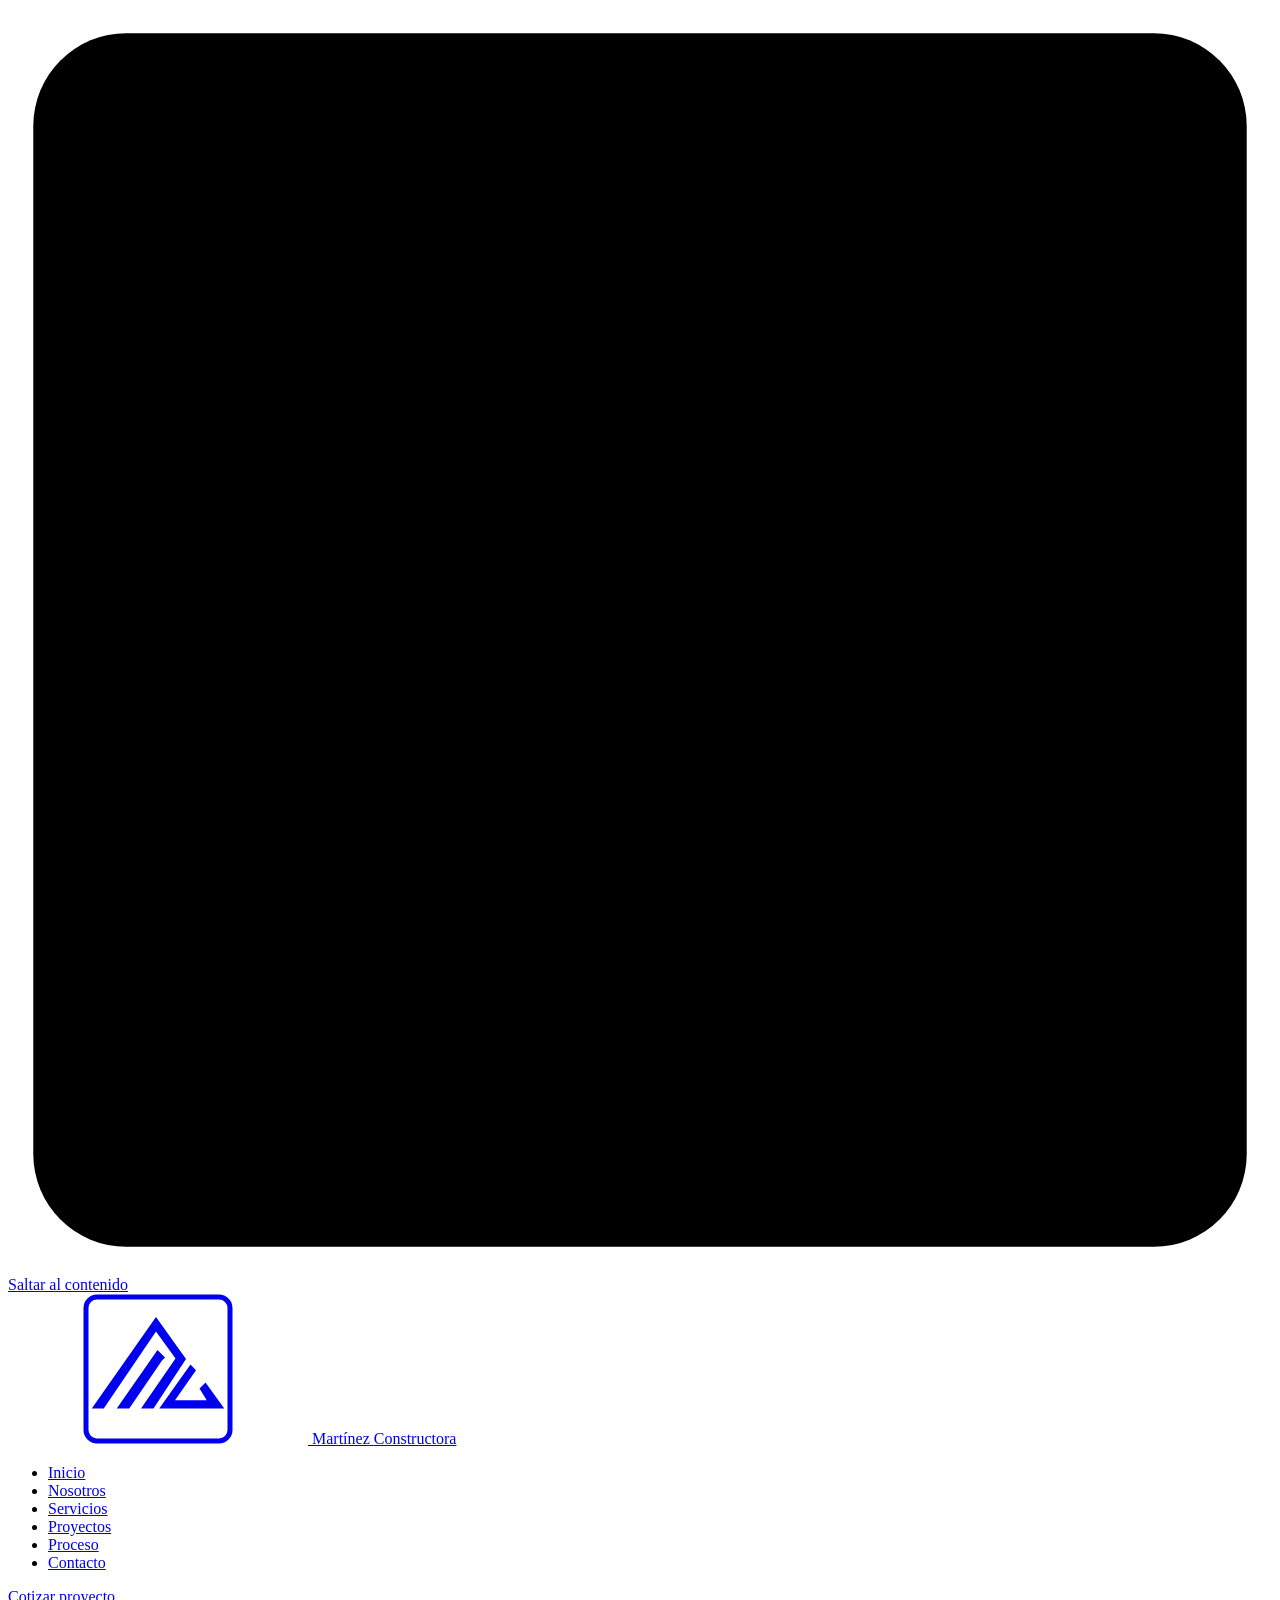
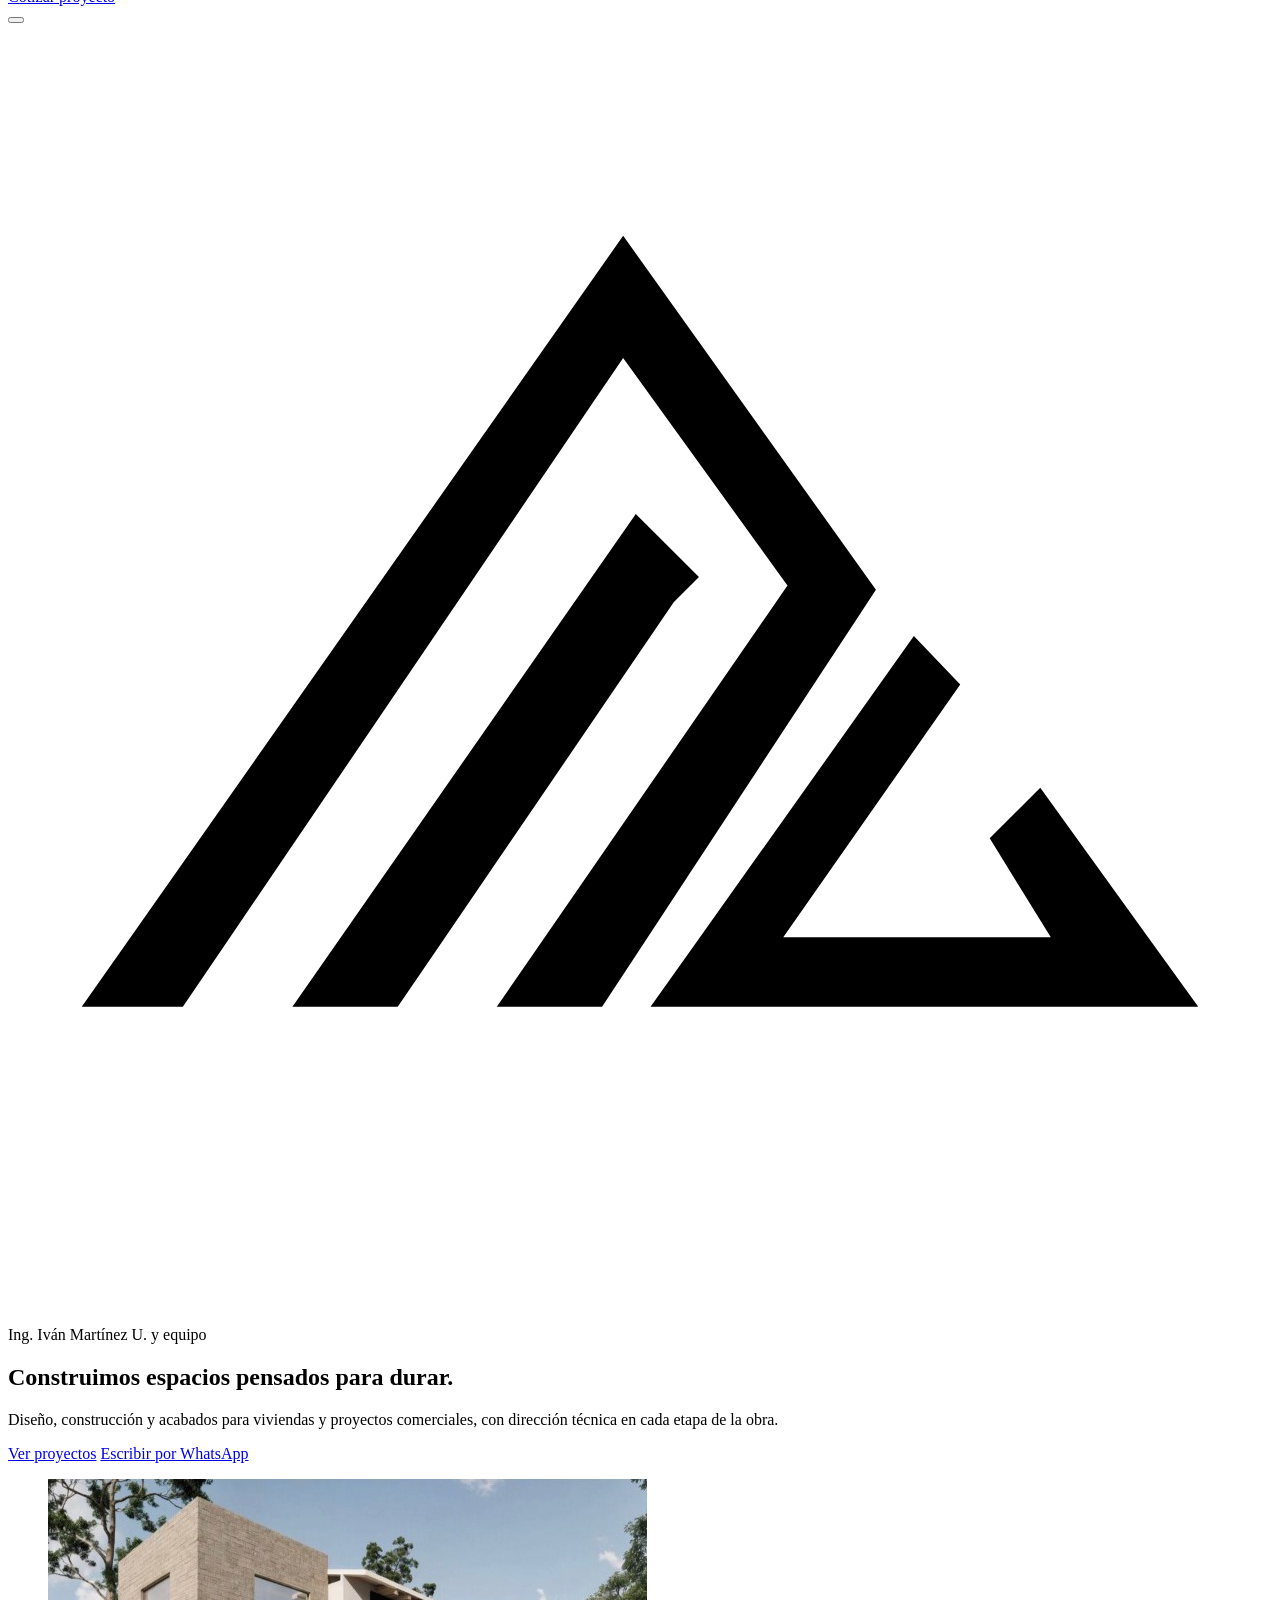
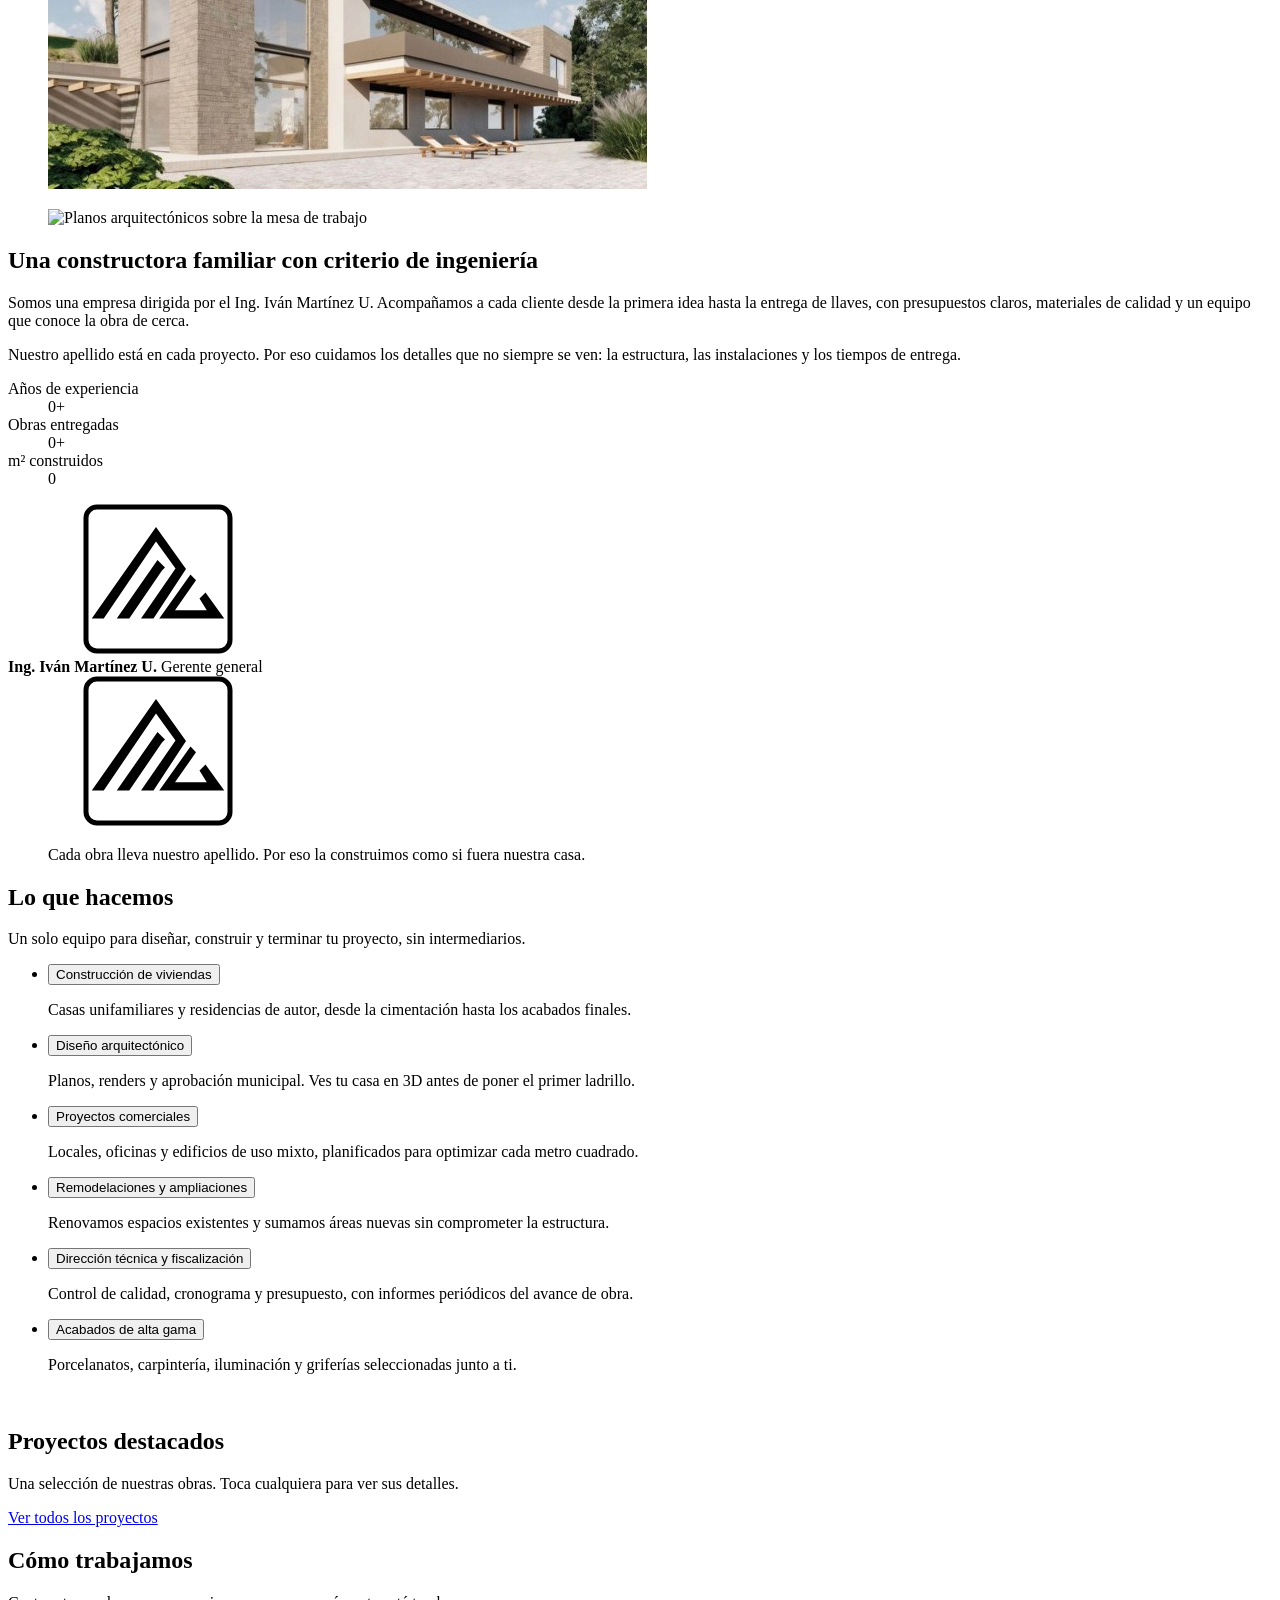
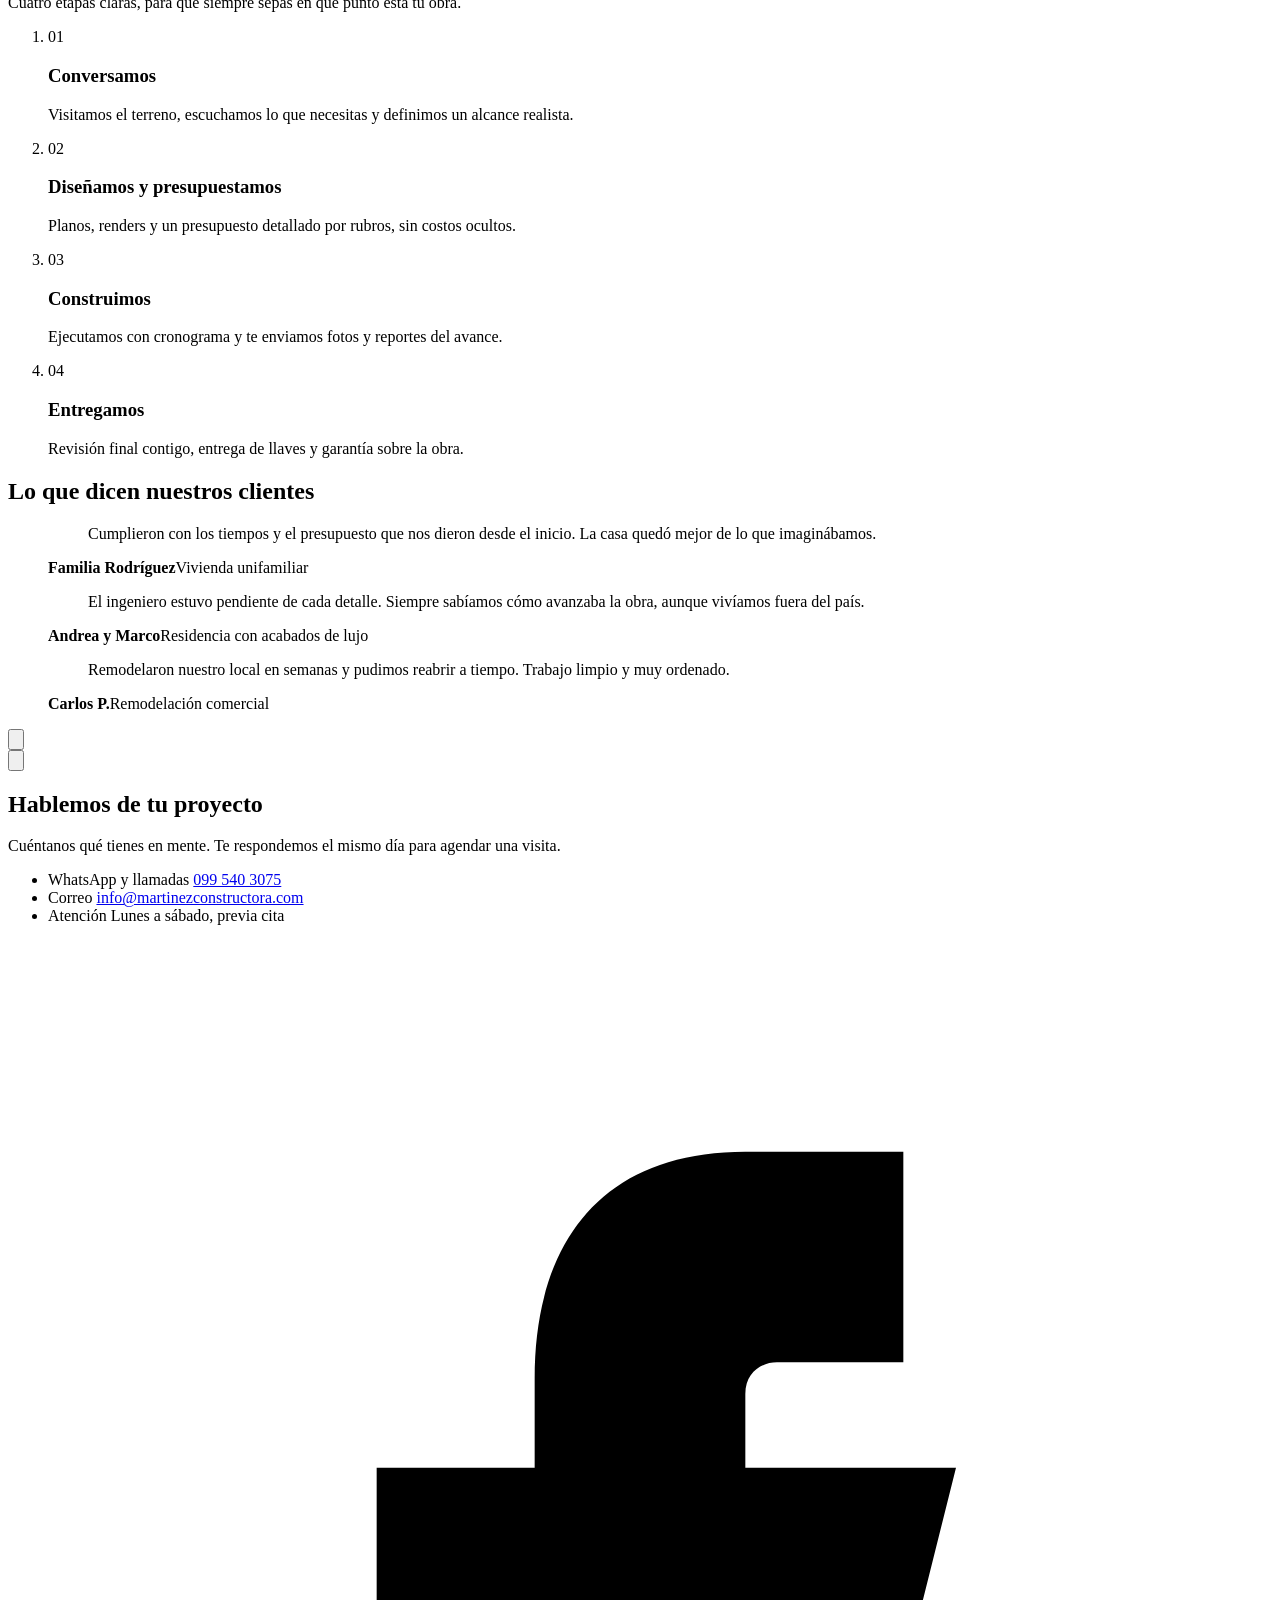
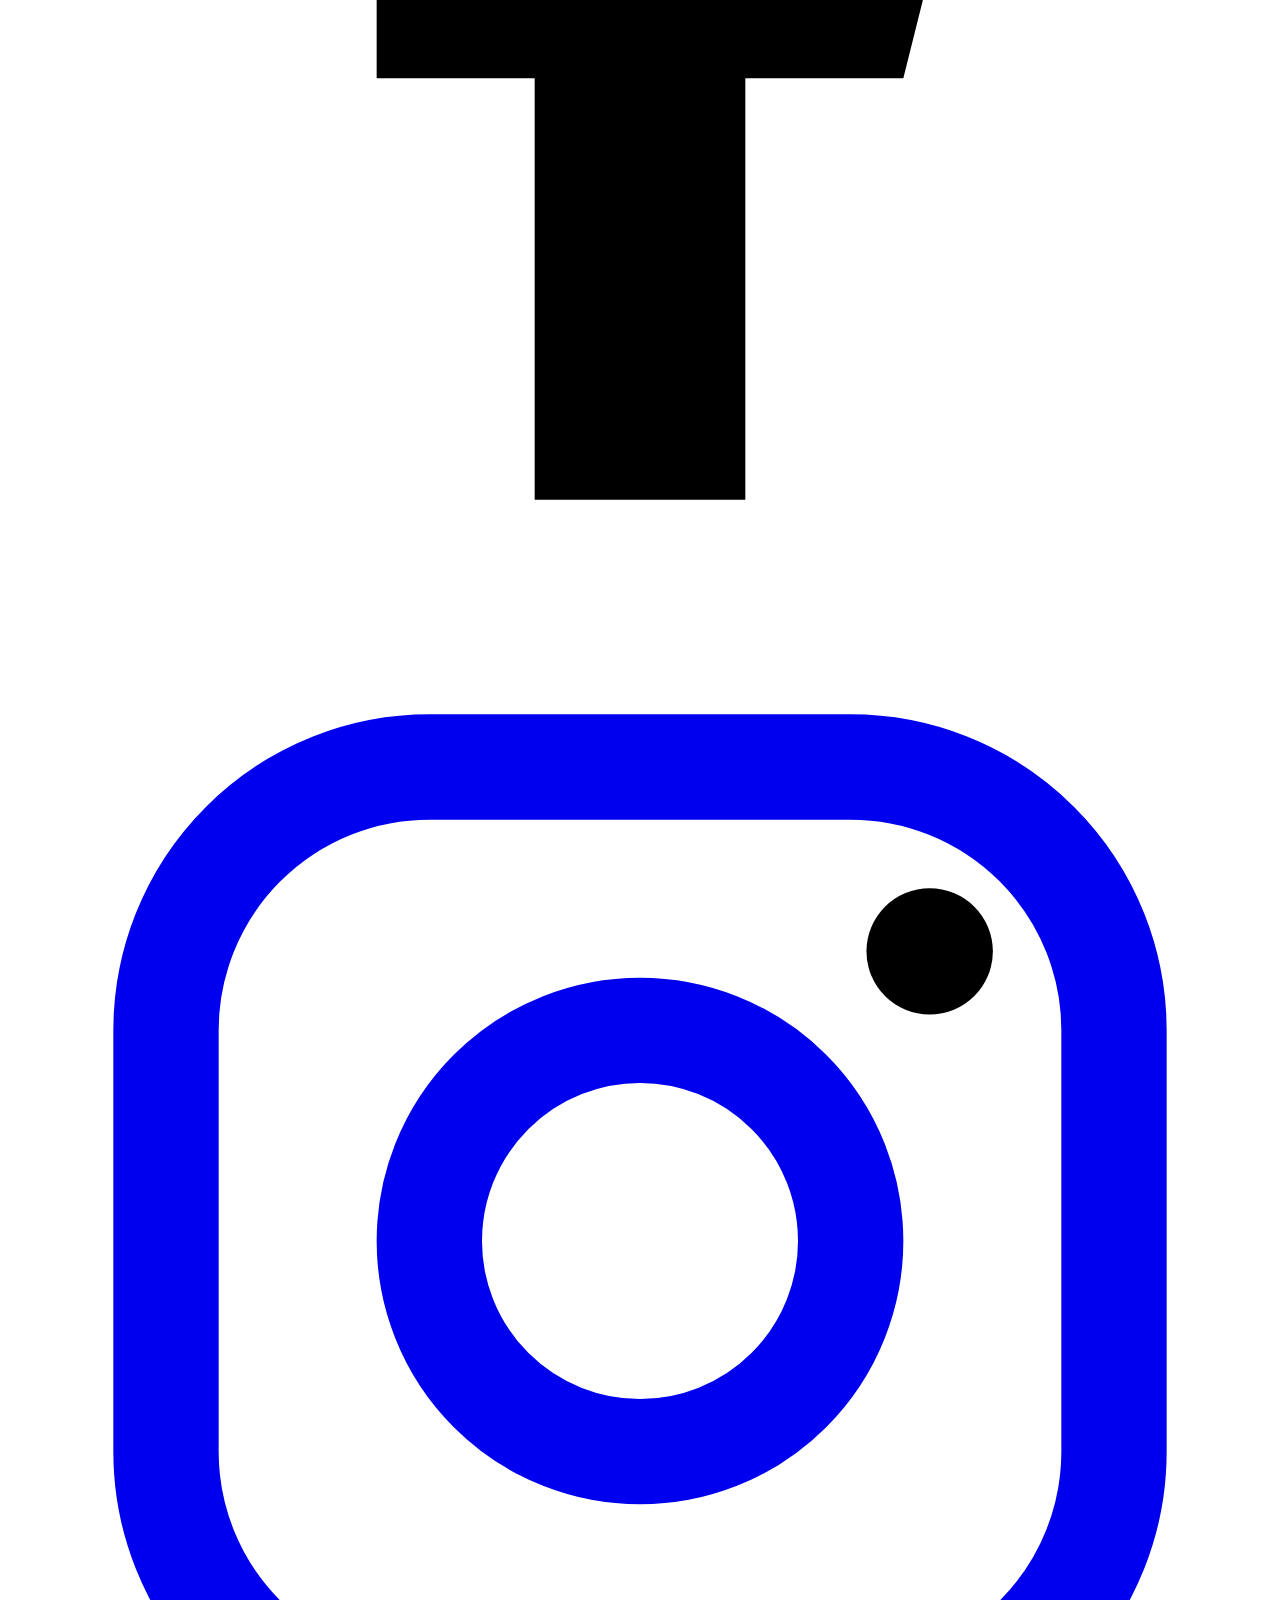
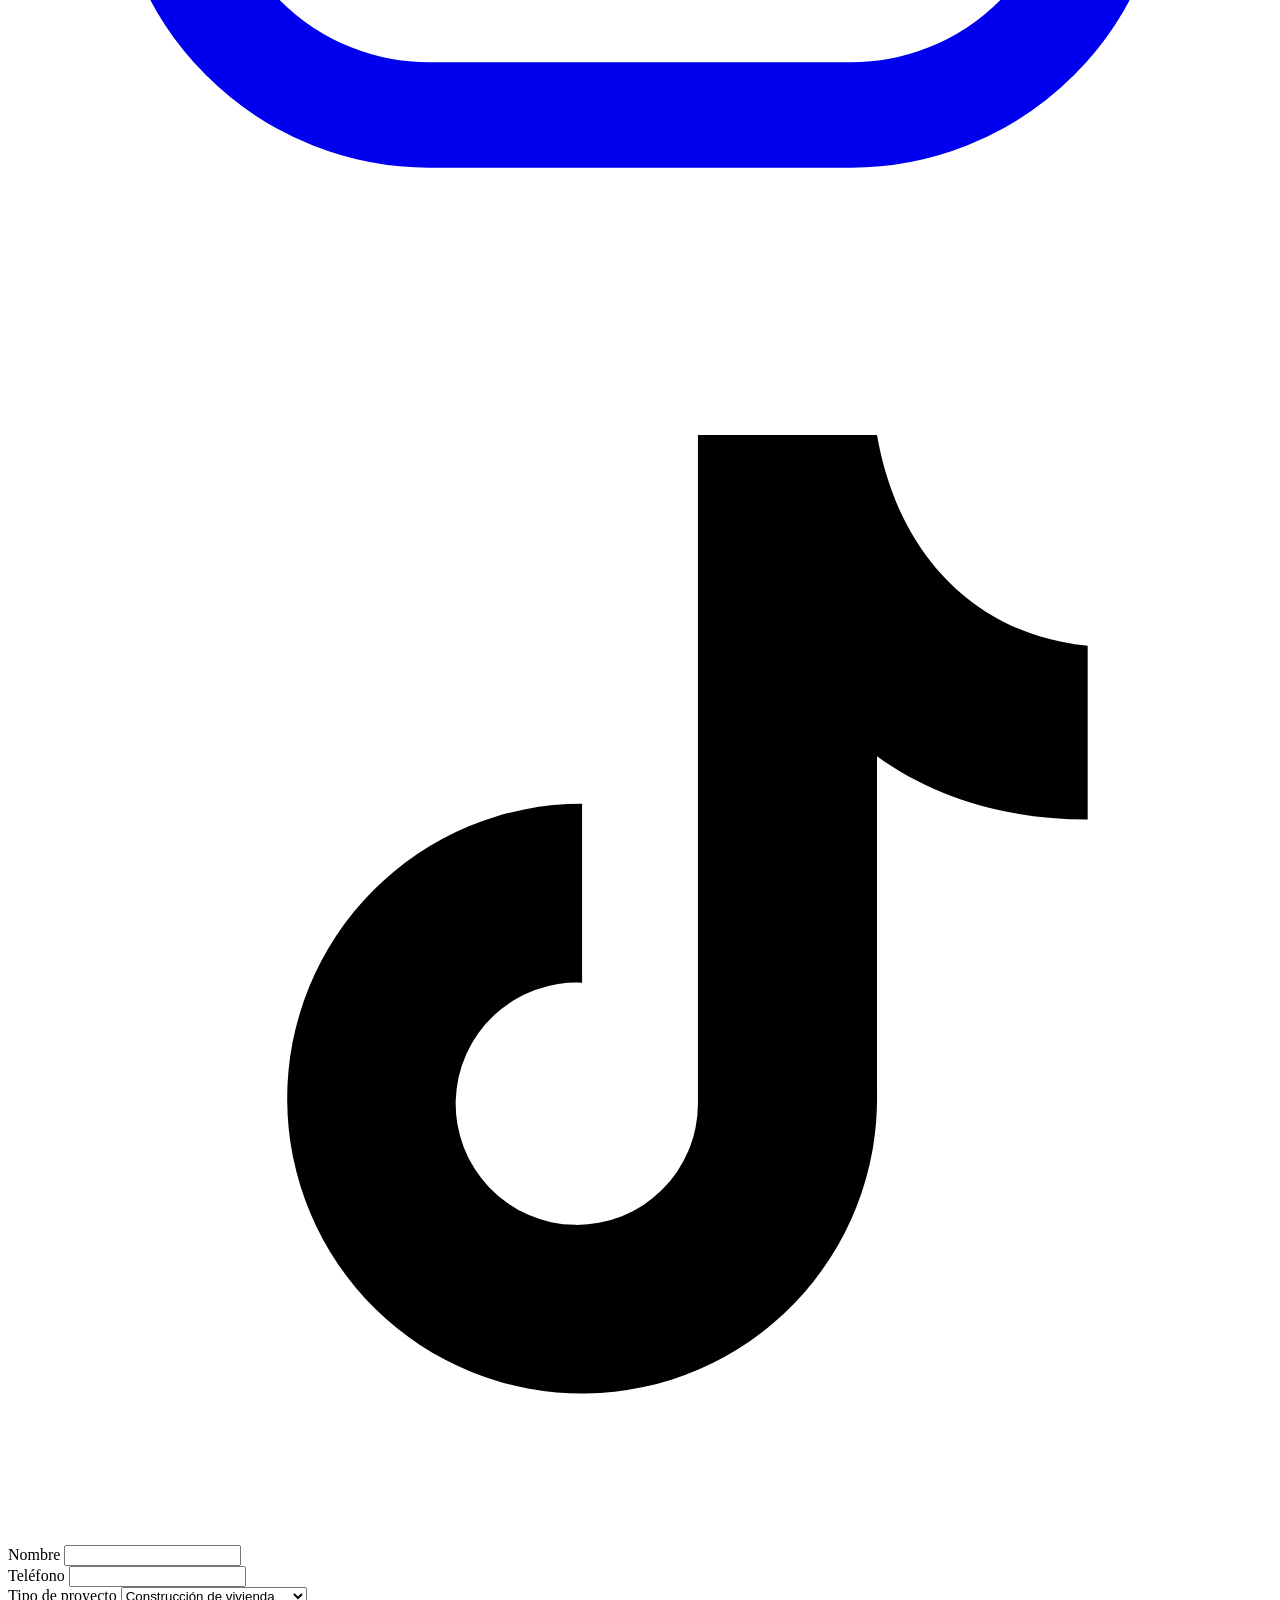
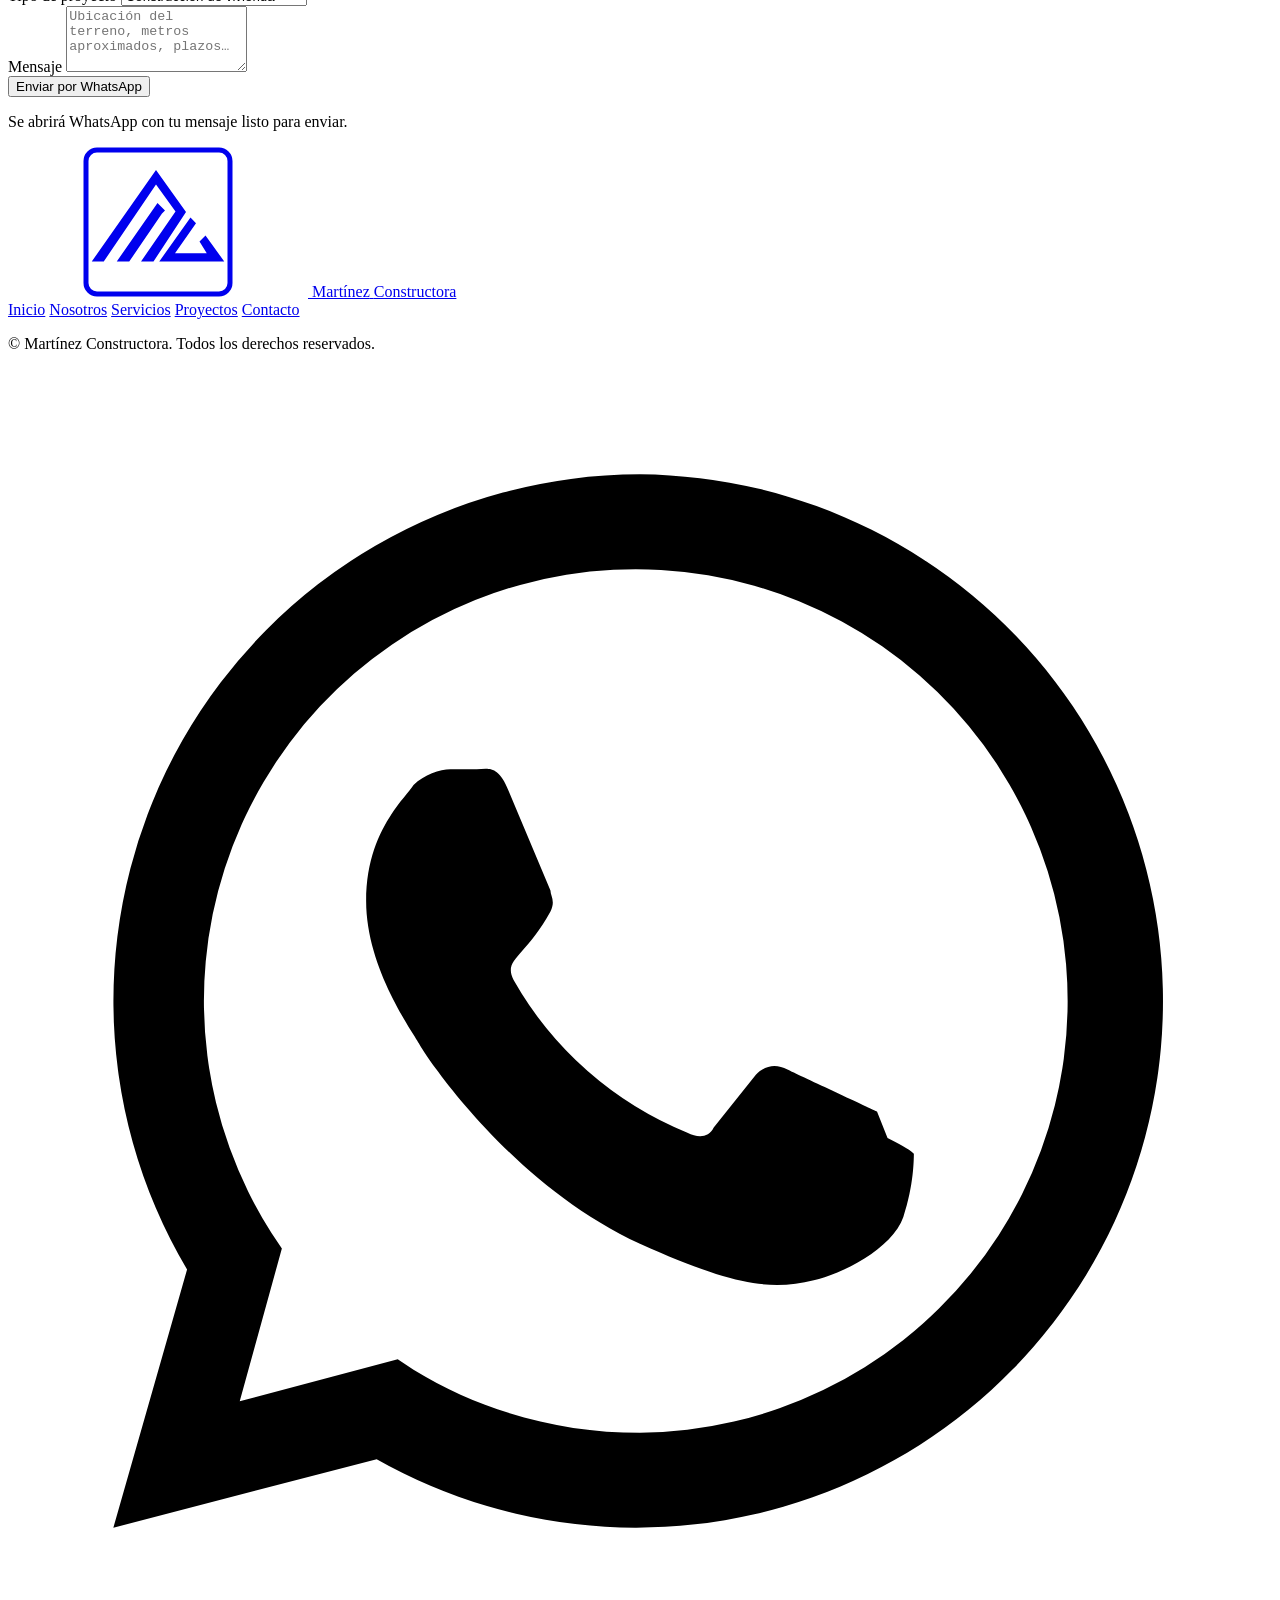
==== commit 5000631b: "Cambios en estructura, agregamos proyecto.html y favicon" ====
--- a/index.html
+++ b/index.html
@@ -19,8 +19,18 @@
   <link rel="preconnect" href="https://fonts.gstatic.com" crossorigin>
   <link href="https://fonts.googleapis.com/css2?family=Barlow+Condensed:wght@500;600&family=Jost:wght@300;400;500&display=swap" rel="stylesheet">
 
-  <link rel="stylesheet" href="css/Styles.css">
-  <script>document.documentElement.classList.add('js');</script>
+  <link rel="stylesheet" href="css/styles.css">
+  <script>
+    document.documentElement.classList.add('js');
+    /* Seguro anti-bloqueo: si por cualquier motivo js/main.js no arranca,
+       la pantalla de carga se quita sola y todo el contenido queda visible. */
+    setTimeout(function () {
+      if (window.__mcInit) return;
+      document.documentElement.classList.remove('js');
+      document.body.classList.remove('is-loading');
+      document.body.classList.add('is-ready');
+    }, 4500);
+  </script>
 </head>
 <body class="is-loading">
 
@@ -61,9 +71,10 @@
 
       <nav class="main-nav" id="main-nav" aria-label="Navegación principal">
         <ul class="main-nav__list">
+          <li><a href="#inicio" class="main-nav__link">Inicio</a></li>
           <li><a href="#nosotros" class="main-nav__link">Nosotros</a></li>
           <li><a href="#servicios" class="main-nav__link">Servicios</a></li>
-          <li><a href="#proyectos" class="main-nav__link">Proyectos</a></li>
+          <li><a href="proyectos.html" class="main-nav__link">Proyectos</a></li>
           <li><a href="#proceso" class="main-nav__link">Proceso</a></li>
           <li><a href="#contacto" class="main-nav__link">Contacto</a></li>
         </ul>
@@ -131,15 +142,15 @@
           <dl class="stats reveal">
             <div class="stats__item">
               <dt class="stats__label">Años de experiencia</dt>
-              <dd class="stats__value"><span data-count="2">0</span>+</dd>
+              <dd class="stats__value"><span data-count="10">0</span>+</dd>
             </div>
             <div class="stats__item">
               <dt class="stats__label">Obras entregadas</dt>
-              <dd class="stats__value"><span data-count="10">0</span>+</dd>
+              <dd class="stats__value"><span data-count="60">0</span>+</dd>
             </div>
             <div class="stats__item">
               <dt class="stats__label">m² construidos</dt>
-              <dd class="stats__value"><span data-count="5000" data-format="thousands">0</span></dd>
+              <dd class="stats__value"><span data-count="25000" data-format="thousands">0</span></dd>
             </div>
           </dl>
 
@@ -238,24 +249,22 @@
       </div>
     </section>
 
-    <!-- ===== Proyectos ===== -->
+    <!-- ===== Proyectos destacados (el catálogo completo está en proyectos.html) ===== -->
     <section class="projects section section--light" id="proyectos">
       <div class="container">
         <header class="section-head section-head--split">
           <div>
-            <h2 class="section-title reveal">Proyectos</h2>
-            <p class="section-lead reveal">Obras entregadas y en construcción. Toca cualquiera para ver sus detalles.</p>
-          </div>
-          <div class="filters reveal" role="group" aria-label="Filtrar proyectos">
-            <button class="filter is-active" type="button" data-filter="todos" aria-pressed="true">Todos</button>
-            <button class="filter" type="button" data-filter="residencial" aria-pressed="false">Residencial</button>
-            <button class="filter" type="button" data-filter="comercial" aria-pressed="false">Comercial</button>
-            <button class="filter" type="button" data-filter="remodelacion" aria-pressed="false">Remodelación</button>
+            <h2 class="section-title reveal">Proyectos destacados</h2>
+            <p class="section-lead reveal">Una selección de nuestras obras. Toca cualquiera para ver sus detalles.</p>
           </div>
         </header>
 
-        <!-- Las tarjetas se generan desde js/main.js (arreglo PROYECTOS) -->
-        <div class="projects__grid" id="projects-grid" aria-live="polite"></div>
+        <!-- Las tarjetas se generan desde js/main.js con los datos de js/data.js -->
+        <div class="projects__grid" id="projects-grid" data-featured aria-live="polite"></div>
+
+        <div class="projects__more reveal">
+          <a href="proyectos.html" class="btn btn--gold">Ver todos los proyectos</a>
+        </div>
       </div>
     </section>
 
@@ -406,9 +415,10 @@
         </span>
       </a>
       <nav class="site-footer__nav" aria-label="Enlaces del pie de página">
+        <a href="#inicio">Inicio</a>
         <a href="#nosotros">Nosotros</a>
         <a href="#servicios">Servicios</a>
-        <a href="#proyectos">Proyectos</a>
+        <a href="proyectos.html">Proyectos</a>
         <a href="#contacto">Contacto</a>
       </nav>
       <p class="site-footer__copy">© <span id="year"></span> Martínez Constructora. Todos los derechos reservados.</p>
@@ -442,6 +452,7 @@
     </div>
   </div>
 
-  <script src="js/Main.js" defer></script>
+  <script src="js/data.js" defer></script>
+  <script src="js/main.js" defer></script>
 </body>
 </html>
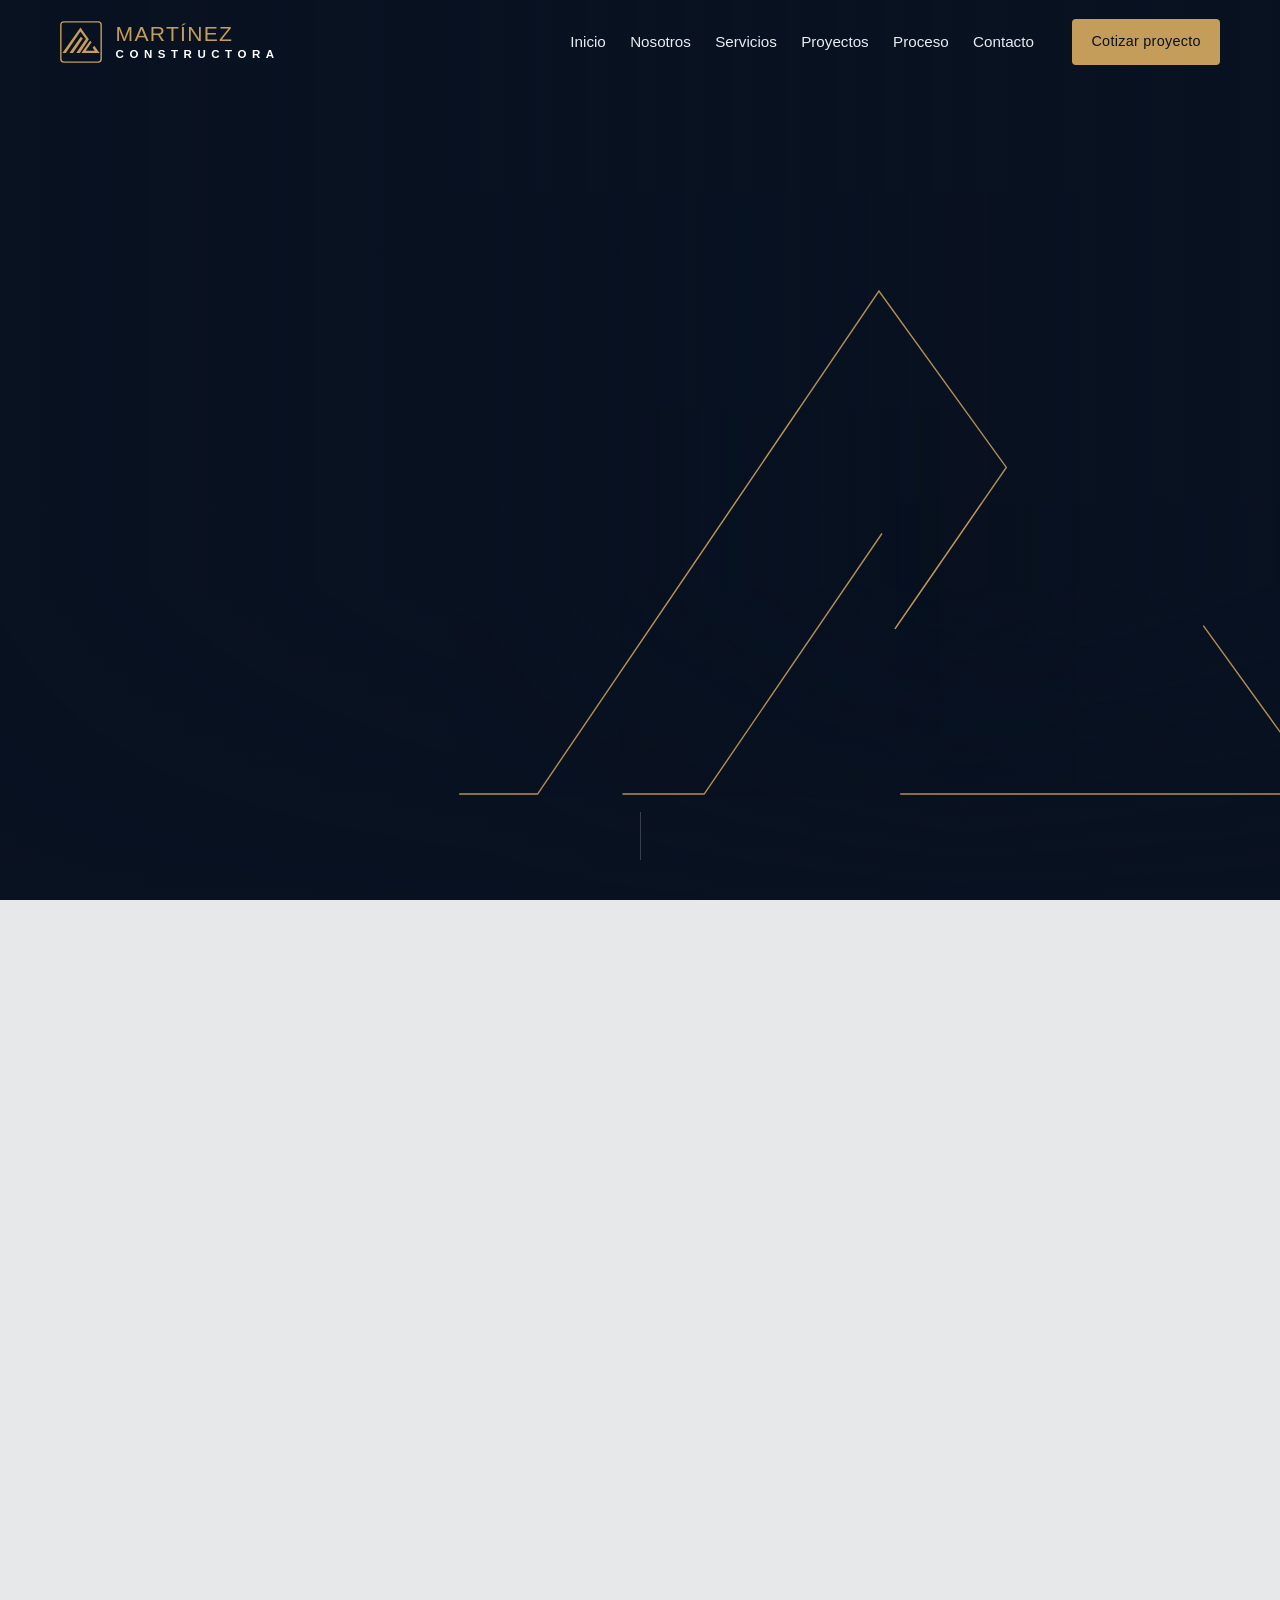
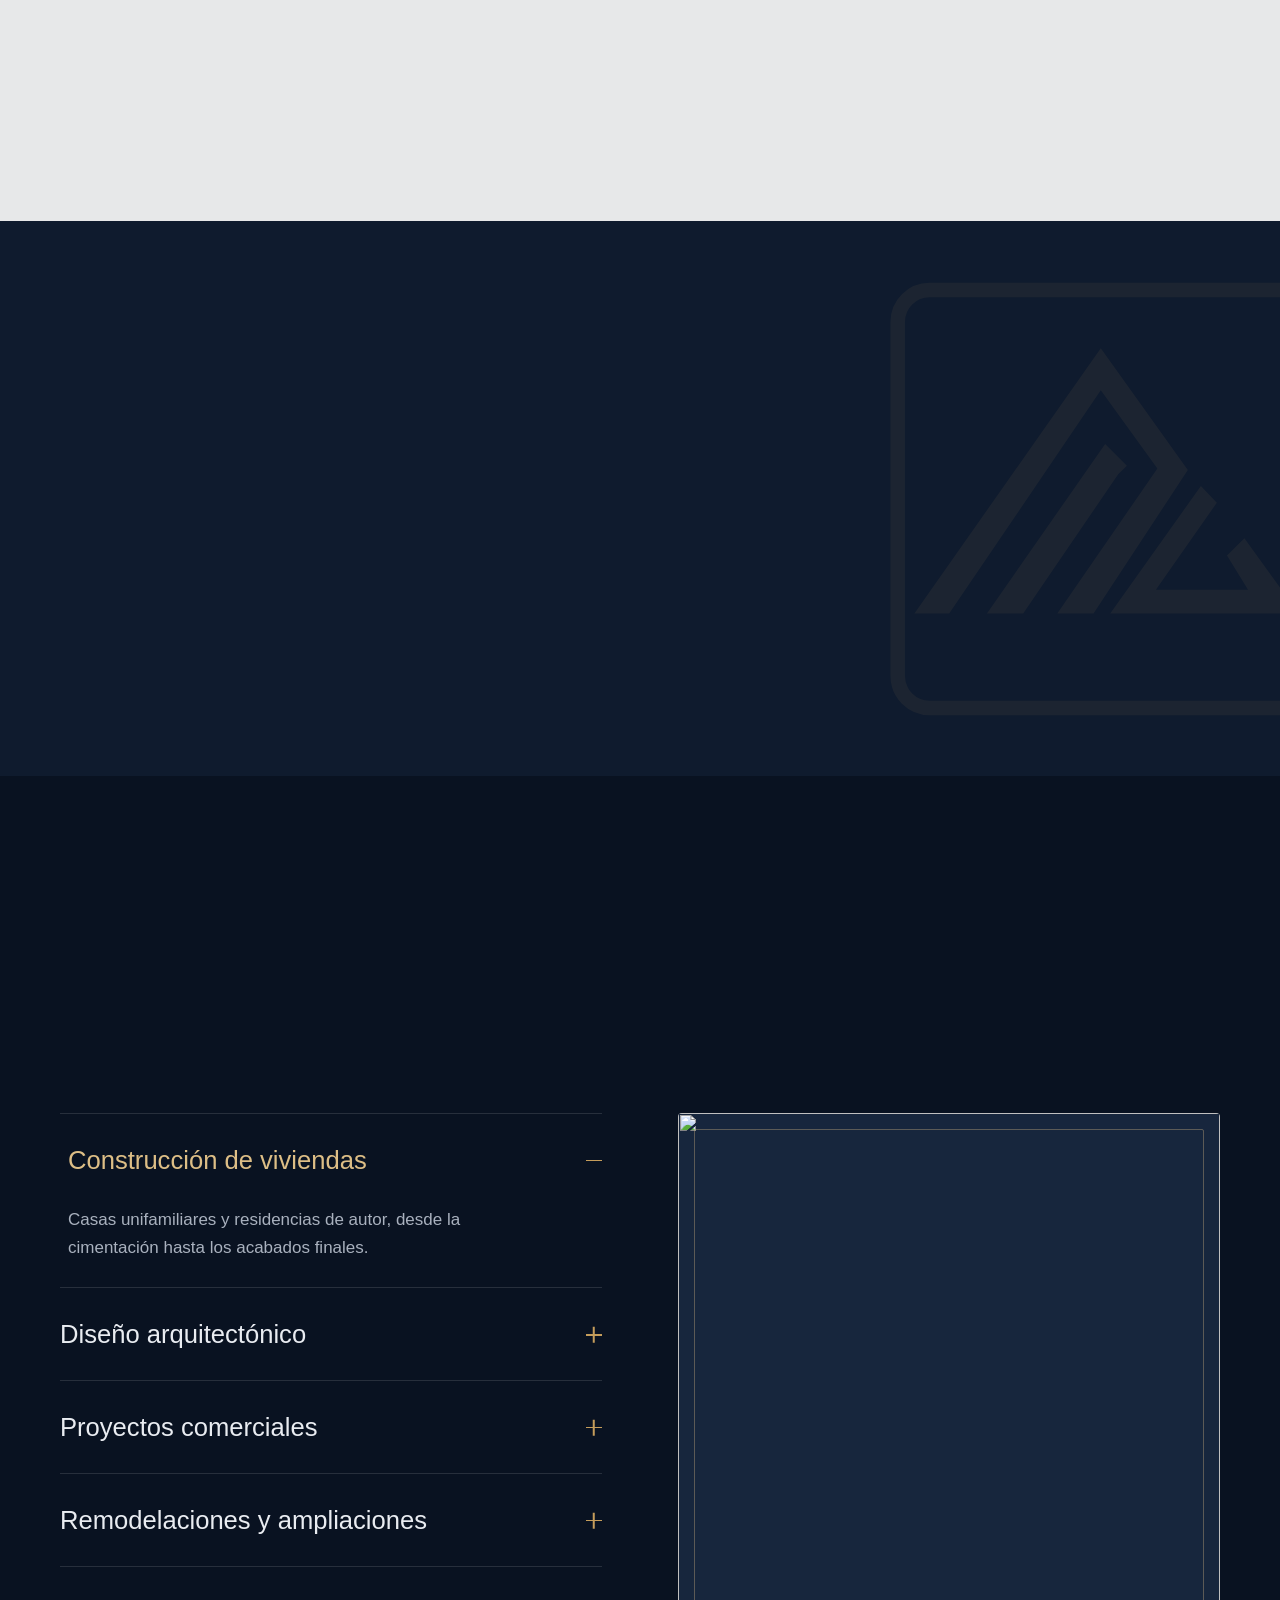
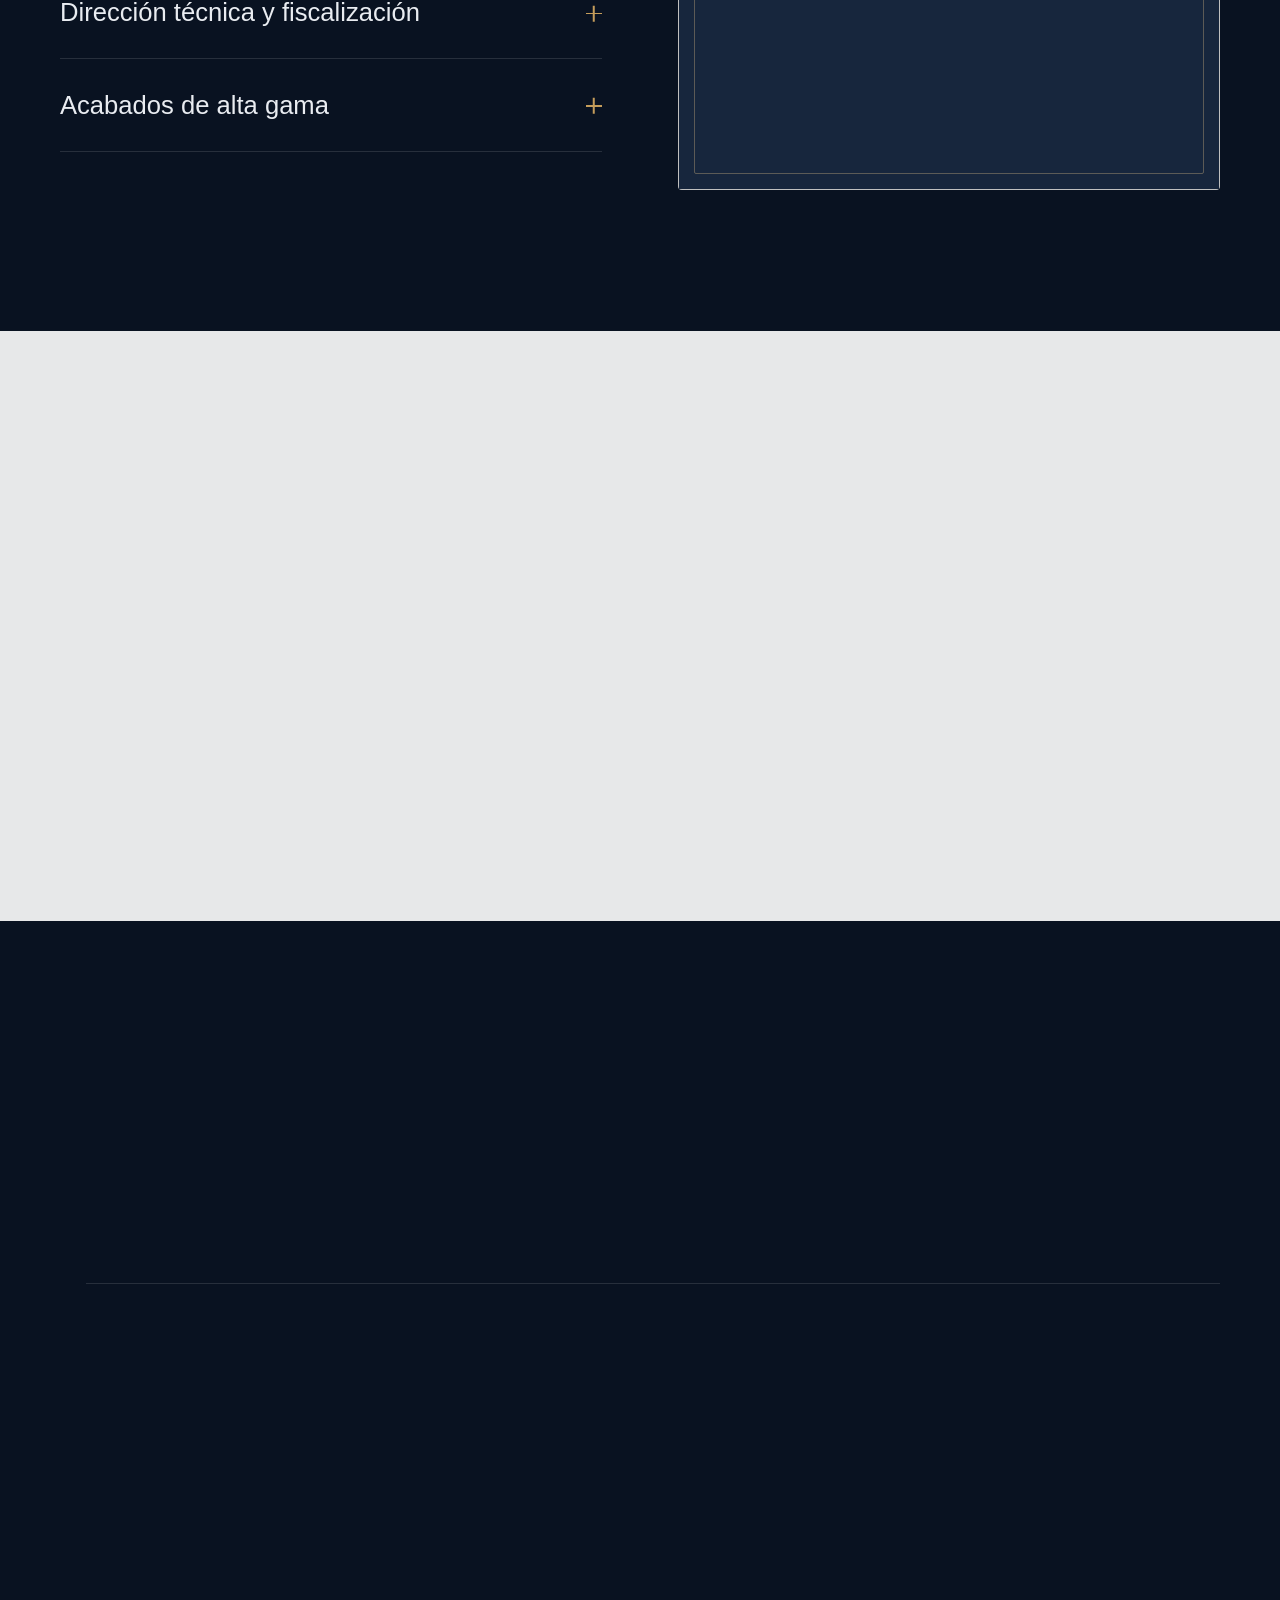
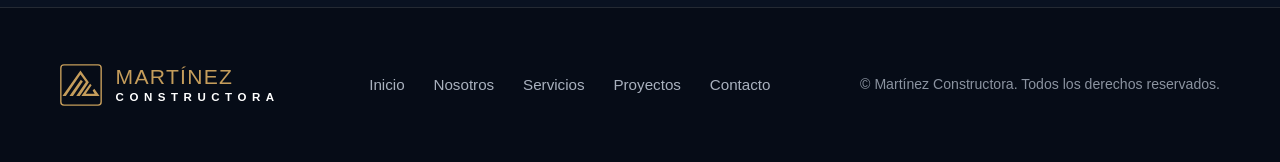
==== commit 19d01a8c: "cambios super x" ====
--- a/index.html
+++ b/index.html
@@ -19,7 +19,7 @@
   <link rel="preconnect" href="https://fonts.gstatic.com" crossorigin>
   <link href="https://fonts.googleapis.com/css2?family=Barlow+Condensed:wght@500;600&family=Jost:wght@300;400;500&display=swap" rel="stylesheet">
 
-  <link rel="stylesheet" href="css/styles.css">
+  <link rel="stylesheet" href="css/Styles.css">
   <script>
     document.documentElement.classList.add('js');
     /* Seguro anti-bloqueo: si por cualquier motivo js/main.js no arranca,
--- a/css/Styles.css
+++ b/css/Styles.css
@@ -0,0 +1,1440 @@
+/* =========================================================
+   MARTÍNEZ CONSTRUCTORA — Estilos
+   Paleta tomada del logo: azul noche + dorado
+   ========================================================= */
+
+/* ---------- 1. Variables ---------- */
+:root {
+  /* Colores */
+  --ink: #091221;          /* azul noche del logo */
+  --ink-2: #0F1B2E;
+  --ink-3: #17263D;
+  --ink-deep: #060C17;
+  --gold: #C59D5B;         /* dorado del logo */
+  --gold-2: #DDBE86;
+  --gold-deep: #94703A;    /* dorado legible sobre fondo claro */
+  --concrete: #E7E8E9;     /* hormigón claro */
+  --concrete-2: #F2F3F4;
+  --stone: #8B93A0;
+  --text-light: #E9ECF1;
+  --text-muted: #A9B1BE;
+  --text-dark: #132036;
+  --text-dark-muted: #4D5868;
+  --line-light: rgba(255, 255, 255, .12);
+  --line-dark: rgba(9, 18, 33, .14);
+  --error: #EE9B87;
+
+  /* Tipografía */
+  --font: "Jost", "Futura", "Century Gothic", "Segoe UI", sans-serif;
+  --font-cond: "Barlow Condensed", "Arial Narrow", "Roboto Condensed", sans-serif;
+
+  /* Espaciado y medidas */
+  --container: 1240px;
+  --gutter: clamp(1.25rem, 4vw, 2.5rem);
+  --section-y: clamp(5rem, 11vw, 9rem);
+  --radius: 4px;
+  --header-h: 84px;
+
+  /* Movimiento */
+  --ease: cubic-bezier(.22, .8, .24, 1);
+  --ease-in-out: cubic-bezier(.65, 0, .35, 1);
+}
+
+/* ---------- 2. Base ---------- */
+*, *::before, *::after { box-sizing: border-box; }
+
+html {
+  scroll-behavior: smooth;
+  scroll-padding-top: 72px;
+  -webkit-text-size-adjust: 100%;
+}
+
+body {
+  margin: 0;
+  font-family: var(--font);
+  font-size: 1.0625rem;
+  font-weight: 400;
+  line-height: 1.65;
+  color: var(--text-light);
+  background: var(--ink);
+  -webkit-font-smoothing: antialiased;
+  -moz-osx-font-smoothing: grayscale;
+  overflow-x: hidden;
+}
+
+body.is-loading,
+body.menu-open,
+body.modal-open { overflow: hidden; }
+
+img { display: block; max-width: 100%; height: auto; }
+a { color: inherit; text-decoration: none; }
+button { font: inherit; color: inherit; background: none; border: 0; cursor: pointer; padding: 0; }
+:where(ul[role="list"], ol) { list-style: none; margin: 0; padding: 0; }
+h1, h2, h3, p, figure, blockquote, dl, dd { margin: 0; }
+
+:focus-visible {
+  outline: 2px solid var(--gold);
+  outline-offset: 3px;
+  border-radius: 2px;
+}
+
+::selection { background: var(--gold); color: var(--ink); }
+
+.container {
+  width: 100%;
+  max-width: var(--container);
+  margin-inline: auto;
+  padding-inline: var(--gutter);
+}
+
+.skip-link {
+  position: fixed;
+  top: 1rem; left: 1rem;
+  z-index: 200;
+  padding: .7rem 1.1rem;
+  background: var(--gold);
+  color: var(--ink);
+  transform: translateY(-200%);
+  transition: transform .2s;
+}
+.skip-link:focus { transform: none; }
+
+/* ---------- 3. Tipografía común ---------- */
+.section-title {
+  font-weight: 300;
+  font-size: clamp(2rem, 3.8vw, 3.25rem);
+  line-height: 1.12;
+  letter-spacing: -.015em;
+  max-width: 18ch;
+  text-wrap: balance;
+}
+
+.section-lead {
+  margin-top: 1.1rem;
+  max-width: 46ch;
+  font-size: 1.125rem;
+  color: var(--text-muted);
+}
+
+.section-head { margin-bottom: clamp(2.5rem, 5vw, 4rem); }
+
+.section-head--split {
+  display: flex;
+  flex-wrap: wrap;
+  align-items: flex-end;
+  justify-content: space-between;
+  gap: 2rem;
+}
+
+.section { padding-block: var(--section-y); position: relative; }
+
+.section--dark { background: var(--ink); color: var(--text-light); }
+
+.section--light { background: var(--concrete); color: var(--text-dark); }
+.section--light .section-lead { color: var(--text-dark-muted); }
+
+/* ---------- 4. Botones ---------- */
+.btn {
+  position: relative;
+  display: inline-flex;
+  align-items: center;
+  justify-content: center;
+  gap: .6rem;
+  padding: 1rem 1.75rem;
+  font-size: .975rem;
+  font-weight: 500;
+  letter-spacing: .02em;
+  border-radius: var(--radius);
+  overflow: hidden;
+  isolation: isolate;
+  transition: color .35s var(--ease), border-color .35s var(--ease), background-color .35s var(--ease), transform .35s var(--ease);
+}
+
+.btn--sm { padding: .7rem 1.2rem; font-size: .9rem; }
+
+.btn--gold { background: var(--gold); color: var(--ink); }
+
+/* Brillo que cruza el botón al pasar el cursor */
+.btn--gold::after {
+  content: "";
+  position: absolute;
+  inset: 0;
+  z-index: -1;
+  background: linear-gradient(110deg, transparent 30%, rgba(255, 255, 255, .45) 50%, transparent 70%);
+  transform: translateX(-120%);
+  transition: transform .8s var(--ease);
+}
+.btn--gold:hover { background: var(--gold-2); }
+.btn--gold:hover::after { transform: translateX(120%); }
+
+.btn--ghost {
+  border: 1px solid rgba(255, 255, 255, .38);
+  color: var(--text-light);
+}
+.btn--ghost:hover { border-color: var(--gold); color: var(--gold-2); }
+
+.btn:active { transform: translateY(1px); }
+
+/* ---------- 5. Preloader ---------- */
+.preloader {
+  position: fixed;
+  inset: 0;
+  z-index: 300;
+  display: grid;
+  place-items: center;
+  background: var(--ink);
+  transition: clip-path 1s var(--ease-in-out), visibility 0s 1s;
+  clip-path: inset(0 0 0 0);
+}
+
+.preloader__mark { width: 92px; height: 92px; overflow: visible; }
+
+.preloader .draw {
+  fill: transparent;
+  stroke: var(--gold);
+  stroke-width: 8;
+  stroke-dasharray: 1;
+  stroke-dashoffset: 1;
+  animation: draw 1.2s var(--ease-in-out) forwards, fillIn .4s ease 1.05s forwards;
+}
+.preloader rect.draw { animation: draw 1.2s var(--ease-in-out) forwards; }
+.preloader .draw:nth-child(2) { animation-delay: .12s, 1.1s; }
+.preloader .draw:nth-child(3) { animation-delay: .24s, 1.15s; }
+.preloader .draw:nth-child(4) { animation-delay: .36s, 1.2s; }
+
+@keyframes draw { to { stroke-dashoffset: 0; } }
+@keyframes fillIn { to { fill: var(--gold); } }
+
+/* Respaldo sin JavaScript: la pantalla de carga se retira sola */
+.preloader { animation: preloaderAway .9s var(--ease-in-out) 5s forwards; }
+@keyframes preloaderAway { to { clip-path: inset(0 0 100% 0); visibility: hidden; } }
+body.is-loading { animation: unlockScroll 0s 5s forwards; }
+@keyframes unlockScroll { to { overflow: visible; } }
+
+body.is-ready .preloader {
+  clip-path: inset(0 0 100% 0);
+  visibility: hidden;
+}
+
+/* ---------- 6. Header ---------- */
+.site-header {
+  position: fixed;
+  inset: 0 0 auto;
+  z-index: 100;
+  height: var(--header-h);
+  transition: background-color .4s var(--ease), height .4s var(--ease), transform .45s var(--ease), box-shadow .4s;
+}
+
+.site-header__inner {
+  height: 100%;
+  display: flex;
+  align-items: center;
+  justify-content: space-between;
+  gap: 2rem;
+}
+
+.site-header.is-scrolled {
+  --header-h: 68px;
+  background: rgba(9, 18, 33, .97);
+  backdrop-filter: blur(14px) saturate(140%);
+  -webkit-backdrop-filter: blur(14px) saturate(140%);
+  box-shadow: 0 1px 0 var(--line-light);
+}
+
+.site-header.is-hidden { transform: translateY(-100%); }
+
+/* En las páginas internas el menú es sólido desde el inicio */
+.page-inner .site-header { background: var(--ink-deep); box-shadow: 0 1px 0 var(--line-light); }
+
+/* Marca (logo + texto) */
+.brand {
+  display: inline-flex;
+  align-items: center;
+  gap: .85rem;
+  color: var(--gold);
+  position: relative;
+  z-index: 2;
+}
+
+.brand__icon { width: 42px; height: 42px; flex: none; transition: width .4s var(--ease), height .4s var(--ease); }
+.is-scrolled .brand__icon { width: 36px; height: 36px; }
+
+.brand__text { display: flex; flex-direction: column; line-height: 1; }
+
+.brand__name {
+  font-size: 1.32rem;
+  font-weight: 400;
+  letter-spacing: .06em;
+  text-transform: uppercase;
+  color: var(--gold);
+}
+
+.brand__tag {
+  margin-top: .3rem;
+  font-family: var(--font-cond);
+  font-weight: 600;
+  font-size: .72rem;
+  letter-spacing: .48em;
+  text-transform: uppercase;
+  color: #fff;
+}
+
+/* Navegación */
+.main-nav { display: flex; align-items: center; gap: 2.4rem; }
+
+.main-nav__list {
+  display: flex;
+  gap: clamp(1.1rem, 1.9vw, 2rem);
+  list-style: none;
+  margin: 0;
+  padding: 0;
+}
+
+.main-nav__link {
+  position: relative;
+  font-size: .95rem;
+  color: var(--text-light);
+  padding-block: .4rem;
+  transition: color .3s;
+}
+
+.main-nav__link::after {
+  content: "";
+  position: absolute;
+  left: 0; right: 0; bottom: 0;
+  height: 1px;
+  background: var(--gold);
+  transform: scaleX(0);
+  transform-origin: right;
+  transition: transform .45s var(--ease);
+}
+
+.main-nav__link:hover,
+.main-nav__link.is-current,
+.main-nav__link[aria-current="page"] { color: var(--gold-2); }
+
+.main-nav__link:hover::after,
+.main-nav__link.is-current::after,
+.main-nav__link[aria-current="page"]::after { transform: scaleX(1); transform-origin: left; }
+
+/* Botón hamburguesa */
+.burger {
+  display: none;
+  position: relative;
+  z-index: 2;
+  width: 44px; height: 44px;
+}
+
+.burger span {
+  position: absolute;
+  left: 10px; right: 10px;
+  height: 1.5px;
+  background: var(--text-light);
+  transition: transform .45s var(--ease), top .45s var(--ease);
+}
+.burger span:first-child { top: 17px; }
+.burger span:last-child { top: 26px; left: 18px; }
+
+.burger[aria-expanded="true"] span:first-child { top: 21px; transform: rotate(45deg); }
+.burger[aria-expanded="true"] span:last-child { top: 21px; left: 10px; transform: rotate(-45deg); }
+
+/* ---------- 7. Hero ---------- */
+.hero {
+  position: relative;
+  min-height: 100vh;
+  min-height: 100svh;
+  display: flex;
+  align-items: center;
+  overflow: hidden;
+  background: var(--ink);
+}
+
+.hero__media {
+  position: absolute;
+  inset: 0;
+  will-change: transform;
+}
+
+.hero__img {
+  width: 100%;
+  height: 100%;
+  object-fit: cover;
+  transform: scale(1.12);
+  transition: transform 2.6s var(--ease);
+}
+body.is-ready .hero__img { transform: scale(1.02); }
+
+.hero__shade {
+  position: absolute;
+  inset: 0;
+  background:
+    linear-gradient(90deg, rgba(9, 18, 33, .94) 0%, rgba(9, 18, 33, .78) 38%, rgba(9, 18, 33, .25) 75%, rgba(9, 18, 33, .45) 100%),
+    linear-gradient(0deg, rgba(9, 18, 33, .9) 0%, rgba(9, 18, 33, 0) 35%);
+}
+
+/* Líneas del logo dibujadas sobre la foto */
+.hero__lines {
+  position: absolute;
+  right: -8vw;
+  bottom: -14vh;
+  width: min(78vw, 980px);
+  height: auto;
+  pointer-events: none;
+  overflow: visible;
+}
+
+.hero__line {
+  fill: transparent;
+  stroke: var(--gold);
+  stroke-width: 1.4;
+  vector-effect: non-scaling-stroke;
+  stroke-dasharray: 1;
+  stroke-dashoffset: 1;
+  opacity: .9;
+}
+
+body.is-ready .hero__line {
+  animation: draw 2.4s var(--ease-in-out) forwards, lineSettle 1.4s ease 2.6s forwards;
+}
+body.is-ready .hero__line:nth-child(1) { animation-delay: .35s, 2.6s; }
+body.is-ready .hero__line:nth-child(2) { animation-delay: .65s, 2.9s; }
+body.is-ready .hero__line:nth-child(3) { animation-delay: .95s, 3.2s; }
+
+@keyframes lineSettle { to { opacity: .45; } }
+
+.hero__content {
+  position: relative;
+  z-index: 2;
+  padding-top: calc(var(--header-h) + 2rem);
+  padding-bottom: 6rem;
+}
+
+.hero__intro {
+  font-size: 1rem;
+  color: var(--gold-2);
+  margin-bottom: 1.6rem;
+  display: flex;
+  align-items: center;
+  gap: 1rem;
+}
+.hero__intro::before {
+  content: "";
+  width: 48px;
+  height: 1px;
+  background: var(--gold);
+}
+
+.hero__title {
+  font-weight: 300;
+  font-size: clamp(2.7rem, 7vw, 6rem);
+  line-height: 1.02;
+  letter-spacing: -.025em;
+  color: #fff;
+}
+
+.hero__title .line { display: block; overflow: hidden; padding-bottom: .08em; }
+.hero__title .line > span { display: inline-block; }
+
+.hero__lead {
+  margin-top: 1.8rem;
+  max-width: 44ch;
+  font-size: clamp(1.05rem, 1.4vw, 1.2rem);
+  color: var(--text-muted);
+}
+
+.hero__actions {
+  margin-top: 2.6rem;
+  display: flex;
+  flex-wrap: wrap;
+  gap: 1rem;
+}
+
+/* Secuencia de entrada del hero */
+.js [data-hero] {
+  opacity: 0;
+  transform: translateY(26px);
+  transition: opacity 1s var(--ease), transform 1.1s var(--ease);
+  transition-delay: var(--d, 0s);
+}
+.js .hero__title [data-hero] { opacity: 1; transform: translateY(105%); }
+body.is-ready [data-hero] { opacity: 1; transform: none; }
+body.is-ready .hero__title [data-hero] { transform: none; }
+
+.hero__scroll {
+  position: absolute;
+  left: 50%;
+  bottom: 2rem;
+  z-index: 2;
+  width: 44px;
+  height: 64px;
+  display: grid;
+  place-items: center;
+  transform: translateX(-50%);
+}
+
+.hero__scroll-line {
+  position: relative;
+  width: 1px;
+  height: 48px;
+  background: rgba(255, 255, 255, .2);
+  overflow: hidden;
+}
+.hero__scroll-line::after {
+  content: "";
+  position: absolute;
+  inset: 0;
+  background: var(--gold);
+  transform: translateY(-100%);
+  animation: scrollHint 2.2s var(--ease-in-out) infinite 3s;
+}
+@keyframes scrollHint {
+  0% { transform: translateY(-100%); }
+  60%, 100% { transform: translateY(100%); }
+}
+
+/* ---------- 8. Reveal al hacer scroll ---------- */
+.js .reveal {
+  opacity: 0;
+  transform: translateY(22px);
+  transition: opacity .9s var(--ease), transform 1s var(--ease);
+  transition-delay: var(--d, 0s);
+}
+.js .reveal.is-in { opacity: 1; transform: none; }
+
+/* ---------- 9. Nosotros ---------- */
+.about__grid {
+  display: grid;
+  grid-template-columns: 1.05fr 1fr;
+  gap: clamp(3rem, 7vw, 7rem);
+  align-items: center;
+}
+
+.about__media {
+  position: relative;
+  padding: 1.5rem 0 4rem 1.5rem;
+}
+
+.about__frame {
+  position: absolute;
+  top: 0; left: 0;
+  width: 62%;
+  height: 72%;
+  border: 1px solid var(--gold-deep);
+  border-radius: var(--radius);
+  z-index: 0;
+}
+
+.about__figure {
+  position: relative;
+  z-index: 1;
+  overflow: hidden;
+  border-radius: var(--radius);
+  background: var(--ink-3);
+}
+
+.about__figure img { width: 100%; height: 100%; object-fit: cover; }
+
+.about__figure--main { aspect-ratio: 4 / 3.3; }
+
+.about__figure--small {
+  position: absolute;
+  right: -1.5rem;
+  bottom: 0;
+  width: 44%;
+  aspect-ratio: 1;
+  border: 8px solid var(--concrete);
+  box-shadow: 0 30px 60px -30px rgba(9, 18, 33, .45);
+}
+
+.about__text p {
+  margin-top: 1.25rem;
+  max-width: 54ch;
+  color: var(--text-dark-muted);
+}
+.about__text .section-title { color: var(--text-dark); }
+
+.stats {
+  margin-top: 2.6rem;
+  display: grid;
+  grid-template-columns: repeat(3, 1fr);
+  border-top: 1px solid var(--line-dark);
+}
+
+.stats__item {
+  display: flex;
+  flex-direction: column-reverse;
+  padding: 1.4rem 1rem 0 0;
+}
+.stats__item + .stats__item { padding-left: 1.2rem; border-left: 1px solid var(--line-dark); }
+
+.stats__value {
+  font-family: var(--font-cond);
+  font-weight: 600;
+  font-size: clamp(2.2rem, 3.6vw, 3rem);
+  line-height: 1;
+  color: var(--gold-deep);
+  font-variant-numeric: tabular-nums;
+}
+
+.stats__label {
+  margin-top: .45rem;
+  font-size: .9rem;
+  color: var(--text-dark-muted);
+}
+
+.signature {
+  margin-top: 2.6rem;
+  display: flex;
+  align-items: center;
+  gap: 1rem;
+}
+.signature__icon { width: 46px; height: 46px; color: var(--gold-deep); }
+.signature strong { display: block; font-weight: 500; color: var(--text-dark); }
+.signature span { font-size: .92rem; color: var(--text-dark-muted); }
+
+/* ---------- 10. Frase ---------- */
+.statement {
+  position: relative;
+  overflow: hidden;
+  background: var(--ink-2);
+  padding-block: clamp(5rem, 12vw, 9rem);
+}
+
+.statement__inner { position: relative; }
+
+.statement__icon {
+  position: absolute;
+  right: -4rem;
+  top: 50%;
+  width: clamp(260px, 34vw, 460px);
+  height: clamp(260px, 34vw, 460px);
+  transform: translateY(-50%) rotate(0deg);
+  color: var(--gold);
+  opacity: .07;
+}
+
+.statement__quote p {
+  position: relative;
+  max-width: 24ch;
+  font-weight: 300;
+  font-size: clamp(1.8rem, 3.8vw, 3.2rem);
+  line-height: 1.2;
+  letter-spacing: -.01em;
+  color: #fff;
+  text-wrap: balance;
+}
+.statement__quote p::before {
+  content: "";
+  display: block;
+  width: 64px;
+  height: 2px;
+  margin-bottom: 2rem;
+  background: var(--gold);
+}
+
+/* ---------- 11. Servicios ---------- */
+.services__layout {
+  display: grid;
+  grid-template-columns: 1fr 1fr;
+  gap: clamp(2.5rem, 6vw, 6rem);
+  align-items: start;
+}
+
+.services__list { border-top: 1px solid var(--line-light); }
+
+.service { border-bottom: 1px solid var(--line-light); }
+
+.service__btn {
+  width: 100%;
+  display: flex;
+  align-items: center;
+  justify-content: space-between;
+  gap: 1.5rem;
+  padding: 1.55rem 0;
+  text-align: left;
+}
+
+.service__name {
+  font-size: clamp(1.25rem, 2vw, 1.6rem);
+  font-weight: 300;
+  transition: color .35s, transform .5s var(--ease);
+}
+
+.service__btn:hover .service__name { transform: translateX(8px); }
+.service.is-active .service__name { color: var(--gold-2); transform: translateX(8px); }
+
+.service__plus {
+  position: relative;
+  width: 16px; height: 16px;
+  flex: none;
+}
+.service__plus::before,
+.service__plus::after {
+  content: "";
+  position: absolute;
+  left: 0; right: 0; top: 50%;
+  height: 1.5px;
+  background: var(--gold);
+  transition: transform .45s var(--ease);
+}
+.service__plus::after { transform: rotate(90deg); }
+.service.is-active .service__plus::after { transform: rotate(0deg); }
+
+.service__body {
+  display: grid;
+  grid-template-rows: 0fr;
+  transition: grid-template-rows .55s var(--ease);
+}
+.service__body > p {
+  overflow: hidden;
+  max-width: 44ch;
+  padding-left: 8px;
+  color: var(--text-muted);
+}
+.service.is-active .service__body { grid-template-rows: 1fr; }
+.service.is-active .service__body > p { padding-bottom: 1.6rem; }
+
+.services__visual {
+  position: sticky;
+  top: 110px;
+  aspect-ratio: 4 / 5;
+  border-radius: var(--radius);
+  overflow: hidden;
+  background: var(--ink-3);
+}
+
+.services__visual::after {
+  content: "";
+  position: absolute;
+  inset: 1rem;
+  border: 1px solid rgba(221, 190, 134, .35);
+  border-radius: 2px;
+  pointer-events: none;
+}
+
+.services__img {
+  position: absolute;
+  inset: 0;
+  width: 100%;
+  height: 100%;
+  object-fit: cover;
+  opacity: 0;
+  transform: scale(1.06);
+  transition: opacity .8s var(--ease), transform 1.4s var(--ease);
+}
+.services__img.is-visible { opacity: 1; transform: scale(1); }
+
+/* ---------- 12. Proyectos ---------- */
+.projects .section-title { color: var(--text-dark); }
+
+.filters { display: flex; flex-wrap: wrap; gap: .5rem; }
+
+.filter {
+  padding: .6rem 1.15rem;
+  font-size: .92rem;
+  color: var(--text-dark);
+  border: 1px solid var(--line-dark);
+  border-radius: 999px;
+  transition: background-color .3s, color .3s, border-color .3s;
+}
+.filter:hover { border-color: var(--text-dark); }
+.filter.is-active { background: var(--ink); border-color: var(--ink); color: #fff; }
+
+.projects__grid {
+  display: grid;
+  grid-template-columns: repeat(3, 1fr);
+  grid-auto-rows: clamp(220px, 24vw, 300px);
+  grid-auto-flow: dense;
+  gap: 1.1rem;
+  transition: opacity .3s;
+}
+.projects__grid.is-switching { opacity: 0; }
+
+.card {
+  position: relative;
+  display: block;
+  width: 100%;
+  height: 100%;
+  overflow: hidden;
+  border-radius: var(--radius);
+  background: var(--ink-3);
+  text-align: left;
+  color: #fff;
+  opacity: 0;
+  transform: translateY(18px);
+  animation: cardIn .8s var(--ease) forwards;
+  animation-delay: var(--d, 0s);
+}
+@keyframes cardIn { to { opacity: 1; transform: none; } }
+
+.card--wide { grid-column: span 2; }
+.card--tall { grid-row: span 2; }
+.card--full { grid-column: 1 / -1; }
+
+.card__img {
+  position: absolute;
+  inset: 0;
+  width: 100%;
+  height: 100%;
+  object-fit: cover;
+  transition: transform 1.2s var(--ease);
+}
+
+.card::before {
+  content: "";
+  position: absolute;
+  inset: 0;
+  z-index: 1;
+  background: linear-gradient(0deg, rgba(9, 18, 33, .92) 0%, rgba(9, 18, 33, .35) 45%, rgba(9, 18, 33, 0) 70%);
+  transition: opacity .5s;
+}
+
+.card__info {
+  position: absolute;
+  left: 0; right: 0; bottom: 0;
+  z-index: 2;
+  padding: 1.5rem;
+  transform: translateY(1.9rem);
+  transition: transform .6s var(--ease);
+}
+
+.card__status {
+  display: inline-block;
+  padding: .2rem .6rem;
+  margin-bottom: .7rem;
+  font-family: var(--font-cond);
+  font-weight: 500;
+  font-size: .82rem;
+  letter-spacing: .06em;
+  color: var(--gold-2);
+  border: 1px solid rgba(221, 190, 134, .5);
+  border-radius: 2px;
+}
+.card__status--obra { color: var(--ink); background: var(--gold); border-color: var(--gold); }
+
+.card__title {
+  display: block;
+  font-size: clamp(1.15rem, 1.7vw, 1.45rem);
+  font-weight: 400;
+  line-height: 1.2;
+}
+
+.card__place {
+  display: block;
+  margin-top: .3rem;
+  font-size: .92rem;
+  color: var(--text-muted);
+}
+
+.card__more {
+  display: inline-flex;
+  align-items: center;
+  gap: .5rem;
+  margin-top: .8rem;
+  font-size: .9rem;
+  color: var(--gold-2);
+  opacity: 0;
+  transition: opacity .4s;
+}
+.card__more::after {
+  content: "";
+  width: 22px;
+  height: 1px;
+  background: currentColor;
+  transition: width .5s var(--ease);
+}
+
+.card:hover .card__img,
+.card:focus-visible .card__img { transform: scale(1.06); }
+.card:hover .card__info,
+.card:focus-visible .card__info { transform: none; }
+.card:hover .card__more,
+.card:focus-visible .card__more { opacity: 1; }
+.card:hover .card__more::after { width: 36px; }
+
+.projects__empty {
+  grid-column: 1 / -1;
+  padding: 3rem 0;
+  color: var(--text-dark-muted);
+}
+
+/* Imagen que no cargó: se muestra el ícono de la marca */
+.img-fallback {
+  background:
+    radial-gradient(circle at 70% 30%, rgba(197, 157, 91, .14), transparent 60%),
+    var(--ink-3);
+}
+.img-fallback > img { opacity: 0 !important; }
+
+
+/* ---------- Página de proyectos ---------- */
+.page-hero {
+  position: relative;
+  overflow: hidden;
+  /* La altura depende del contenido (no del alto de la ventana),
+     así el texto nunca se mete debajo del menú */
+  padding-top: calc(84px + clamp(2.5rem, 6vw, 4.5rem));
+  padding-bottom: clamp(3rem, 6vw, 4.5rem);
+  background:
+    radial-gradient(ellipse at 85% 110%, rgba(197, 157, 91, .14), transparent 55%),
+    linear-gradient(180deg, var(--ink-deep), var(--ink));
+}
+.page-hero .hero__lines { right: -6vw; bottom: -30%; width: min(60vw, 760px); }
+.page-hero__content { position: relative; z-index: 2; }
+.page-hero .hero__title { font-size: clamp(2.5rem, 6vw, 5rem); }
+.page-hero .hero__lead { max-width: 50ch; }
+
+.breadcrumb {
+  display: flex;
+  align-items: center;
+  gap: .7rem;
+  margin-bottom: 1.6rem;
+  font-size: .95rem;
+  color: var(--text-muted);
+}
+.breadcrumb a { transition: color .3s; }
+.breadcrumb a:hover { color: var(--gold-2); }
+.breadcrumb [aria-current] { color: var(--gold-2); }
+
+.projects--page { padding-top: clamp(3rem, 6vw, 5rem); }
+
+.projects__toolbar {
+  display: flex;
+  flex-wrap: wrap;
+  align-items: center;
+  justify-content: space-between;
+  gap: 1rem 2rem;
+  margin-bottom: 2rem;
+  padding-bottom: 1.5rem;
+  border-bottom: 1px solid var(--line-dark);
+}
+.projects__count { font-size: .95rem; color: var(--text-dark-muted); }
+
+.projects__more { margin-top: clamp(2.5rem, 5vw, 3.5rem); text-align: center; }
+
+.cta-band { padding-block: clamp(4rem, 8vw, 6rem); }
+.cta-band__inner {
+  display: flex;
+  flex-wrap: wrap;
+  align-items: center;
+  justify-content: space-between;
+  gap: 2rem 3rem;
+}
+.cta-band .section-title { max-width: 20ch; }
+.cta-band__actions { display: flex; flex-wrap: wrap; gap: 1rem; }
+
+/* ---------- 13. Proceso ---------- */
+.process__wrap { position: relative; }
+
+.process__track {
+  position: absolute;
+  top: 1.6rem;
+  left: 1.6rem;
+  right: 0;
+  height: 1px;
+  background: var(--line-light);
+}
+
+.process__fill {
+  position: absolute;
+  inset: 0;
+  background: var(--gold);
+  transform-origin: left;
+  transform: scaleX(var(--progress, 0));
+  transition: transform .2s linear;
+}
+
+.process__steps {
+  position: relative;
+  display: grid;
+  grid-template-columns: repeat(4, 1fr);
+  gap: 2rem;
+}
+
+.step__num {
+  display: grid;
+  place-items: center;
+  width: 3.2rem;
+  height: 3.2rem;
+  margin-bottom: 1.8rem;
+  font-family: var(--font-cond);
+  font-weight: 600;
+  font-size: 1.1rem;
+  color: var(--gold);
+  background: var(--ink);
+  border: 1px solid var(--gold);
+  border-radius: var(--radius);
+  transition: background-color .5s, color .5s;
+}
+.step.is-reached .step__num { background: var(--gold); color: var(--ink); }
+
+.step__title {
+  font-size: 1.3rem;
+  font-weight: 400;
+  margin-bottom: .6rem;
+}
+
+.step p { color: var(--text-muted); max-width: 30ch; }
+
+/* ---------- 14. Testimonios ---------- */
+.testimonials__inner {
+  display: grid;
+  grid-template-columns: 1fr 1.5fr;
+  gap: clamp(2.5rem, 6vw, 6rem);
+  align-items: start;
+}
+.testimonials .section-title { color: var(--text-dark); }
+
+.slider__track { display: grid; }
+
+.slide {
+  grid-area: 1 / 1;
+  opacity: 0;
+  visibility: hidden;
+  transform: translateX(24px);
+  transition: opacity .7s var(--ease), transform .8s var(--ease), visibility 0s .7s;
+}
+.slide.is-active {
+  opacity: 1;
+  visibility: visible;
+  transform: none;
+  transition: opacity .7s var(--ease) .1s, transform .8s var(--ease) .1s, visibility 0s;
+}
+
+.slide blockquote {
+  font-weight: 300;
+  font-size: clamp(1.35rem, 2.3vw, 1.95rem);
+  line-height: 1.38;
+  color: var(--text-dark);
+  max-width: 34ch;
+}
+.slide blockquote::before {
+  content: "“";
+  display: block;
+  height: .55em;
+  margin-bottom: .3rem;
+  font-size: 4rem;
+  line-height: 1;
+  color: var(--gold-deep);
+}
+
+.slide figcaption { margin-top: 1.8rem; }
+.slide figcaption strong { display: block; font-weight: 500; color: var(--text-dark); }
+.slide figcaption span { font-size: .95rem; color: var(--text-dark-muted); }
+
+.slider__controls {
+  margin-top: 2.4rem;
+  display: flex;
+  align-items: center;
+  gap: 1.2rem;
+}
+
+.slider__arrow {
+  display: grid;
+  place-items: center;
+  width: 46px; height: 46px;
+  border: 1px solid var(--line-dark);
+  border-radius: 50%;
+  transition: background-color .3s, border-color .3s;
+}
+.slider__arrow svg { width: 18px; height: 18px; fill: none; stroke: var(--text-dark); stroke-width: 1.6; transition: stroke .3s; }
+.slider__arrow:hover { background: var(--ink); border-color: var(--ink); }
+.slider__arrow:hover svg { stroke: #fff; }
+
+.slider__dots { display: flex; gap: .5rem; }
+
+.slider__dot {
+  width: 26px;
+  height: 3px;
+  padding: 0;
+  background: var(--line-dark);
+  border-radius: 2px;
+  position: relative;
+  overflow: hidden;
+}
+.slider__dot::after {
+  content: "";
+  position: absolute;
+  inset: 0;
+  background: var(--gold-deep);
+  transform: scaleX(0);
+  transform-origin: left;
+}
+.slider__dot.is-active::after { animation: dotFill var(--slide-time, 7s) linear forwards; }
+.slider.is-paused .slider__dot.is-active::after { animation-play-state: paused; }
+@keyframes dotFill { to { transform: scaleX(1); } }
+
+/* ---------- 15. Contacto ---------- */
+.contact__grid {
+  display: grid;
+  grid-template-columns: 1fr 1.15fr;
+  gap: clamp(3rem, 7vw, 7rem);
+  align-items: start;
+}
+
+.contact__list { margin-top: 2.6rem; }
+.contact__list li {
+  padding: 1.1rem 0;
+  border-top: 1px solid var(--line-light);
+}
+.contact__list li:last-child { border-bottom: 1px solid var(--line-light); }
+
+.contact__key {
+  display: block;
+  font-size: .88rem;
+  color: var(--stone);
+}
+
+.contact__value {
+  font-size: 1.2rem;
+  transition: color .3s;
+  word-break: break-word;
+}
+a.contact__value:hover { color: var(--gold-2); }
+
+.socials { display: flex; gap: .7rem; margin-top: 2rem; }
+
+.socials__link {
+  display: grid;
+  place-items: center;
+  width: 46px; height: 46px;
+  border: 1px solid var(--line-light);
+  border-radius: 50%;
+  color: var(--text-light);
+  transition: color .3s, border-color .3s, transform .4s var(--ease);
+}
+.socials__link svg { width: 18px; height: 18px; fill: currentColor; }
+.socials__link:hover { color: var(--gold); border-color: var(--gold); transform: translateY(-3px); }
+
+.contact-form {
+  display: grid;
+  grid-template-columns: 1fr 1fr;
+  gap: 1.6rem 1.4rem;
+  padding: clamp(1.75rem, 4vw, 3rem);
+  background: var(--ink-2);
+  border: 1px solid rgba(197, 157, 91, .2);
+  border-radius: var(--radius);
+}
+
+.field { display: flex; flex-direction: column; gap: .45rem; }
+.field--full,
+.field:has(select) { grid-column: 1 / -1; }
+
+.field label { font-size: .9rem; color: var(--text-muted); }
+
+.field input,
+.field select,
+.field textarea {
+  width: 100%;
+  padding: .75rem 0;
+  font: inherit;
+  color: var(--text-light);
+  background: transparent;
+  border: 0;
+  border-bottom: 1px solid rgba(255, 255, 255, .22);
+  border-radius: 0;
+  outline: none;
+  transition: border-color .3s;
+}
+
+.field textarea { resize: vertical; min-height: 6rem; }
+.field ::placeholder { color: rgba(169, 177, 190, .55); }
+
+.field select {
+  appearance: none;
+  -webkit-appearance: none;
+  cursor: pointer;
+  padding-right: 2rem;
+  background-image: url("data:image/svg+xml,%3Csvg xmlns='http://www.w3.org/2000/svg' viewBox='0 0 24 24'%3E%3Cpath d='M6 9l6 6 6-6' fill='none' stroke='%23C59D5B' stroke-width='1.6'/%3E%3C/svg%3E");
+  background-repeat: no-repeat;
+  background-position: right .2rem center;
+  background-size: 18px;
+}
+.field select option { background: var(--ink-2); color: var(--text-light); }
+
+.field input:focus,
+.field select:focus,
+.field textarea:focus { border-bottom-color: var(--gold); }
+.field input:focus-visible,
+.field select:focus-visible,
+.field textarea:focus-visible { outline: none; }
+
+.field.is-invalid input { border-bottom-color: var(--error); }
+.field__error { min-height: 1.2em; font-size: .85rem; color: var(--error); }
+
+.contact-form__submit { grid-column: 1 / -1; justify-self: start; }
+.contact-form__note { grid-column: 1 / -1; margin-top: -.6rem; font-size: .88rem; color: var(--stone); }
+
+/* ---------- 16. Footer ---------- */
+.site-footer {
+  background: var(--ink-deep);
+  padding-block: 3.5rem;
+  border-top: 1px solid var(--line-light);
+}
+
+.site-footer__grid {
+  display: grid;
+  grid-template-columns: auto 1fr auto;
+  align-items: center;
+  gap: 2rem;
+}
+
+.site-footer__nav {
+  display: flex;
+  justify-content: center;
+  flex-wrap: wrap;
+  gap: 1.8rem;
+  font-size: .95rem;
+  color: var(--text-muted);
+}
+.site-footer__nav a { transition: color .3s; }
+.site-footer__nav a:hover { color: var(--gold-2); }
+
+.site-footer__copy { font-size: .88rem; color: var(--stone); }
+
+/* ---------- 17. WhatsApp flotante ---------- */
+.wa-float {
+  position: fixed;
+  right: clamp(1rem, 3vw, 2rem);
+  bottom: clamp(1rem, 3vw, 2rem);
+  z-index: 90;
+  display: grid;
+  place-items: center;
+  width: 58px; height: 58px;
+  color: var(--ink);
+  background: var(--gold);
+  border-radius: 50%;
+  box-shadow: 0 14px 30px -10px rgba(0, 0, 0, .5);
+  transform: scale(0);
+  transition: transform .6s var(--ease) 2.4s, background-color .3s;
+}
+body.is-ready .wa-float { transform: scale(1); }
+.wa-float:hover { background: var(--gold-2); }
+.wa-float svg { width: 28px; height: 28px; fill: currentColor; }
+
+.wa-float::before {
+  content: "";
+  position: absolute;
+  inset: 0;
+  border-radius: 50%;
+  border: 1px solid var(--gold);
+  animation: ring 3s var(--ease) infinite 4s;
+  opacity: 0;
+}
+@keyframes ring {
+  0% { transform: scale(1); opacity: .8; }
+  70%, 100% { transform: scale(1.6); opacity: 0; }
+}
+
+/* ---------- 18. Modal de proyecto ---------- */
+.modal {
+  position: fixed;
+  inset: 0;
+  z-index: 250;
+  display: grid;
+  place-items: center;
+  padding: clamp(.75rem, 3vw, 2rem);
+}
+.modal[hidden] { display: none; }
+
+.modal__backdrop {
+  position: absolute;
+  inset: 0;
+  background: rgba(6, 12, 23, .82);
+  backdrop-filter: blur(6px);
+  -webkit-backdrop-filter: blur(6px);
+  opacity: 0;
+  transition: opacity .45s var(--ease);
+}
+
+.modal__panel {
+  position: relative;
+  width: min(1120px, 100%);
+  max-height: calc(100svh - 2rem);
+  display: grid;
+  grid-template-columns: 1.35fr 1fr;
+  background: var(--ink-2);
+  border: 1px solid rgba(197, 157, 91, .22);
+  border-radius: var(--radius);
+  overflow: hidden;
+  opacity: 0;
+  transform: translateY(30px) scale(.98);
+  transition: opacity .5s var(--ease), transform .6s var(--ease);
+}
+
+.modal.is-open .modal__backdrop { opacity: 1; }
+.modal.is-open .modal__panel { opacity: 1; transform: none; }
+
+.modal__media { position: relative; background: var(--ink-3); min-height: 320px; }
+.modal__media img {
+  position: absolute;
+  inset: 0;
+  width: 100%;
+  height: 100%;
+  object-fit: cover;
+  transition: opacity .4s;
+}
+
+.modal__body {
+  padding: clamp(1.75rem, 3.5vw, 3rem);
+  display: flex;
+  flex-direction: column;
+  overflow-y: auto;
+}
+
+.modal__status { color: var(--gold-2); font-size: .95rem; }
+
+.modal__title {
+  margin-top: .5rem;
+  font-weight: 300;
+  font-size: clamp(1.7rem, 2.8vw, 2.4rem);
+  line-height: 1.15;
+  color: #fff;
+}
+
+.modal__desc { margin-top: 1.1rem; color: var(--text-muted); }
+
+.modal__specs {
+  margin-top: 1.8rem;
+  display: grid;
+  grid-template-columns: 1fr 1fr;
+  border-top: 1px solid var(--line-light);
+}
+.modal__specs div { padding: .9rem 0; border-bottom: 1px solid var(--line-light); }
+.modal__specs dt { font-size: .82rem; color: var(--stone); }
+.modal__specs dd { font-size: 1.02rem; }
+
+.modal__nav {
+  margin-top: auto;
+  padding-top: 2rem;
+  display: flex;
+  align-items: center;
+  justify-content: space-between;
+  gap: 1rem;
+}
+
+.modal__step {
+  font-size: .92rem;
+  color: var(--text-muted);
+  transition: color .3s;
+}
+.modal__step:hover { color: var(--gold-2); }
+
+.modal__close {
+  position: absolute;
+  top: 1rem; right: 1rem;
+  z-index: 3;
+  display: grid;
+  place-items: center;
+  width: 44px; height: 44px;
+  background: rgba(9, 18, 33, .7);
+  border: 1px solid var(--line-light);
+  border-radius: 50%;
+  transition: transform .4s var(--ease), border-color .3s;
+}
+.modal__close svg { width: 18px; height: 18px; stroke: #fff; stroke-width: 1.6; fill: none; }
+.modal__close:hover { transform: rotate(90deg); border-color: var(--gold); }
+
+/* ---------- 19. Responsive ---------- */
+@media (max-width: 1040px) {
+  .main-nav {
+    position: fixed;
+    inset: 0;
+    flex-direction: column;
+    justify-content: center;
+    align-items: flex-start;
+    gap: 2.4rem;
+    padding: 6rem var(--gutter) 3rem;
+    background: var(--ink);
+    clip-path: inset(0 0 100% 0);
+    visibility: hidden;
+    transition: clip-path .7s var(--ease-in-out), visibility 0s .7s;
+  }
+  .main-nav.is-open {
+    clip-path: inset(0 0 0 0);
+    visibility: visible;
+    transition: clip-path .7s var(--ease-in-out), visibility 0s;
+  }
+  .main-nav__list { flex-direction: column; gap: 1.1rem; }
+  .main-nav__link {
+    display: inline-block;
+    font-size: clamp(2rem, 8vw, 2.8rem);
+    font-weight: 300;
+    opacity: 0;
+    transform: translateY(20px);
+    transition: opacity .5s var(--ease), transform .6s var(--ease), color .3s;
+  }
+  .main-nav.is-open .main-nav__link { opacity: 1; transform: none; transition-delay: calc(.25s + var(--i, 0) * .06s); }
+  .burger { display: block; }
+
+  .about__grid,
+  .services__layout,
+  .testimonials__inner,
+  .contact__grid { grid-template-columns: 1fr; }
+
+  .about__media { max-width: 620px; }
+  .services__visual { display: none; }
+
+  .process__track { top: 0; bottom: 0; left: 1.6rem; right: auto; width: 1px; height: auto; }
+  .process__fill { transform-origin: top; transform: scaleY(var(--progress, 0)); }
+  .process__steps { grid-template-columns: 1fr; gap: 2.6rem; }
+  .step { display: grid; grid-template-columns: 3.2rem 1fr; column-gap: 1.6rem; }
+  .step__num { grid-row: span 2; margin-bottom: 0; }
+
+  .modal__panel { grid-template-columns: 1fr; overflow-y: auto; }
+  .modal__media { min-height: 0; aspect-ratio: 16 / 10; }
+  .modal__body { overflow: visible; }
+}
+
+@media (max-width: 760px) {
+  :root { --header-h: 72px; }
+
+  .hero__lines { width: 120vw; right: -40vw; bottom: -6vh; opacity: .6; }
+  .hero__shade {
+    background: linear-gradient(0deg, rgba(9, 18, 33, .95) 10%, rgba(9, 18, 33, .55) 60%, rgba(9, 18, 33, .7) 100%);
+  }
+  .hero { align-items: flex-end; }
+  .hero__actions .btn { flex: 1 1 100%; }
+
+  .projects__grid { grid-template-columns: 1fr; grid-auto-rows: 240px; gap: .85rem; }
+  .card--wide, .card--full { grid-column: span 1; }
+  .card--tall { grid-row: span 1; }
+  .cta-band__actions .btn { flex: 1 1 100%; }
+  .projects__toolbar { flex-direction: column; align-items: flex-start; }
+  .card__info { padding: 1rem; transform: none; }
+  .card__more { display: none; }
+
+  .stats { grid-template-columns: 1fr 1fr 1fr; }
+  .stats__item + .stats__item { padding-left: .8rem; }
+  .stats__label { font-size: .8rem; }
+
+  .contact-form { grid-template-columns: 1fr; }
+  .contact-form__submit { justify-self: stretch; }
+
+  .site-footer__grid { grid-template-columns: 1fr; text-align: left; }
+  .site-footer__nav { justify-content: flex-start; }
+
+  .modal__specs { grid-template-columns: 1fr 1fr; }
+  .modal__nav { flex-wrap: wrap; }
+  .modal__nav .btn { order: -1; flex: 1 1 100%; }
+}
+
+@media (max-width: 460px) {
+  .brand__name { font-size: 1.1rem; }
+  .brand__tag { letter-spacing: .38em; font-size: .64rem; }
+  .about__figure--small { right: -.5rem; width: 48%; }
+}
+
+/* ---------- 20. Movimiento reducido ---------- */
+@media (prefers-reduced-motion: reduce) {
+  html { scroll-behavior: auto; }
+  *, *::before, *::after {
+    animation-duration: .01ms !important;
+    animation-iteration-count: 1 !important;
+    transition-duration: .01ms !important;
+    transition-delay: 0s !important;
+  }
+  .hero__line { stroke-dashoffset: 0; opacity: .45; }
+}
+
+/*holi*/
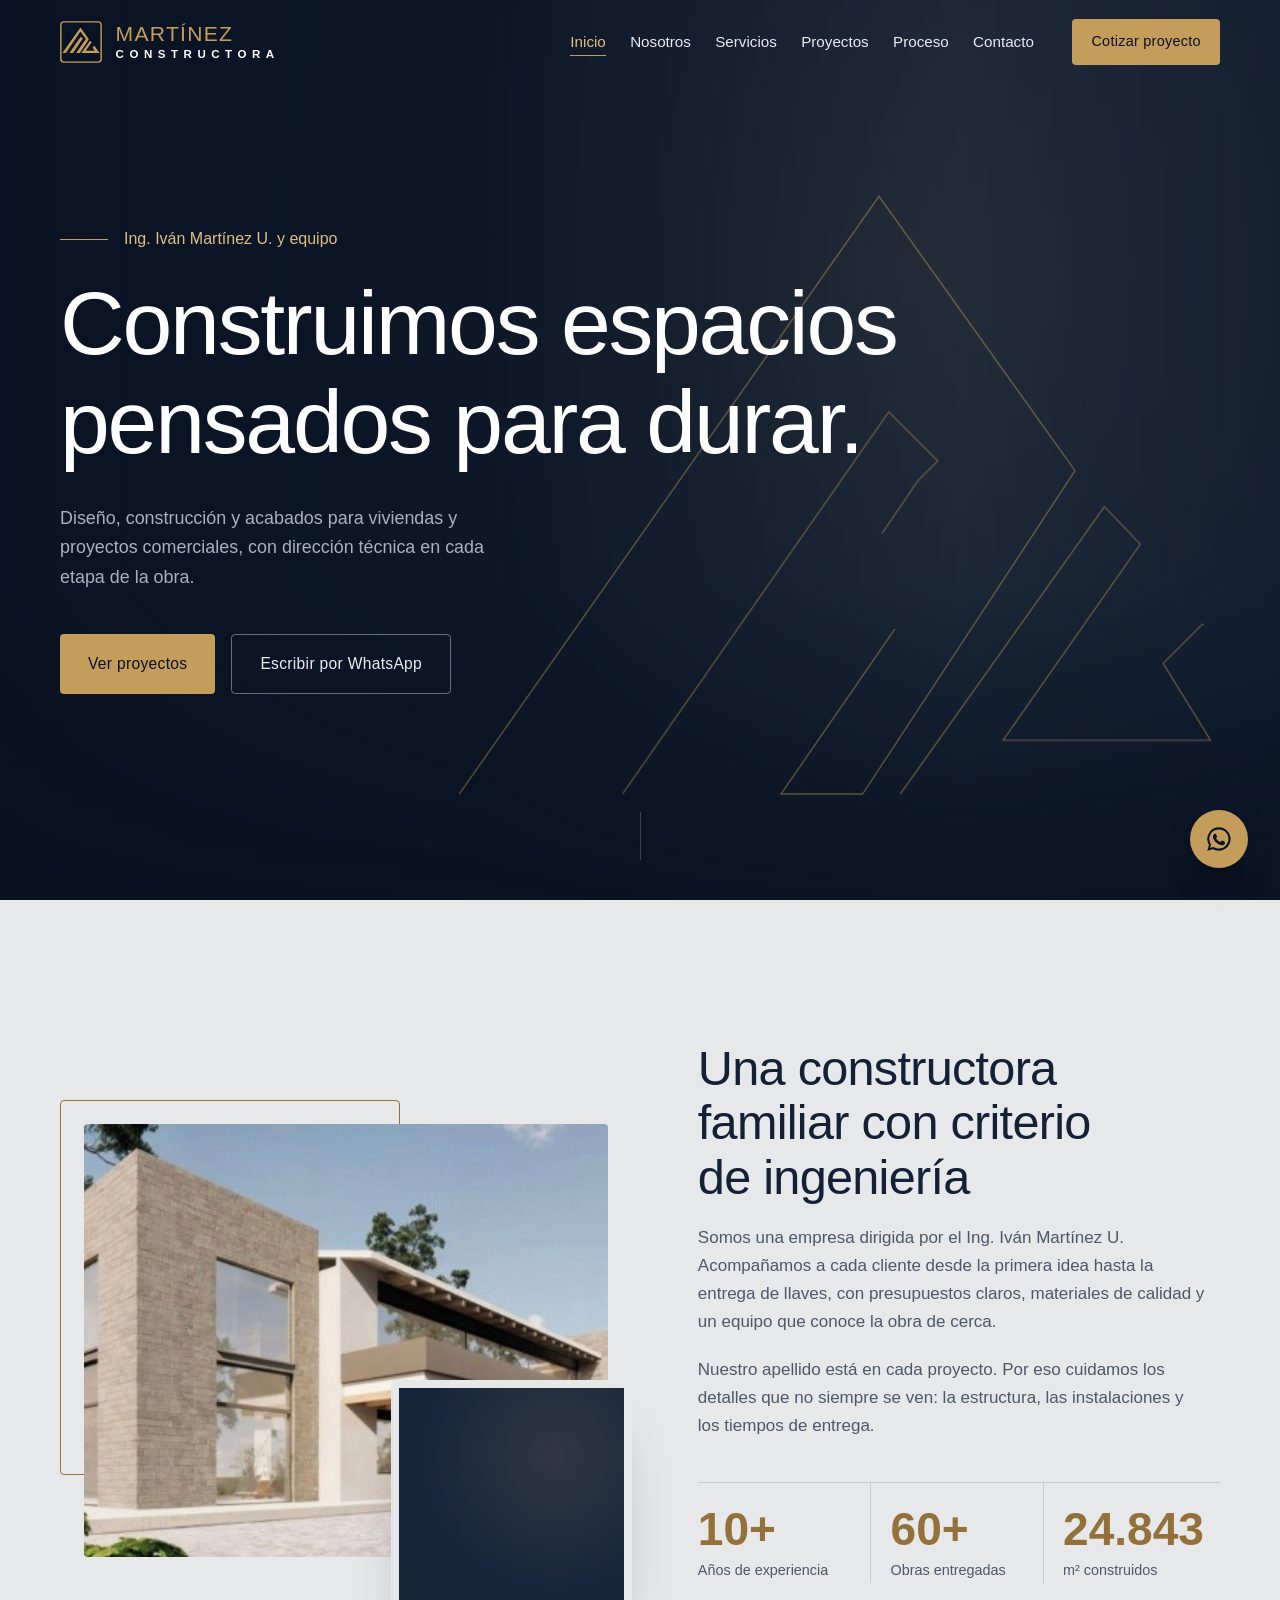
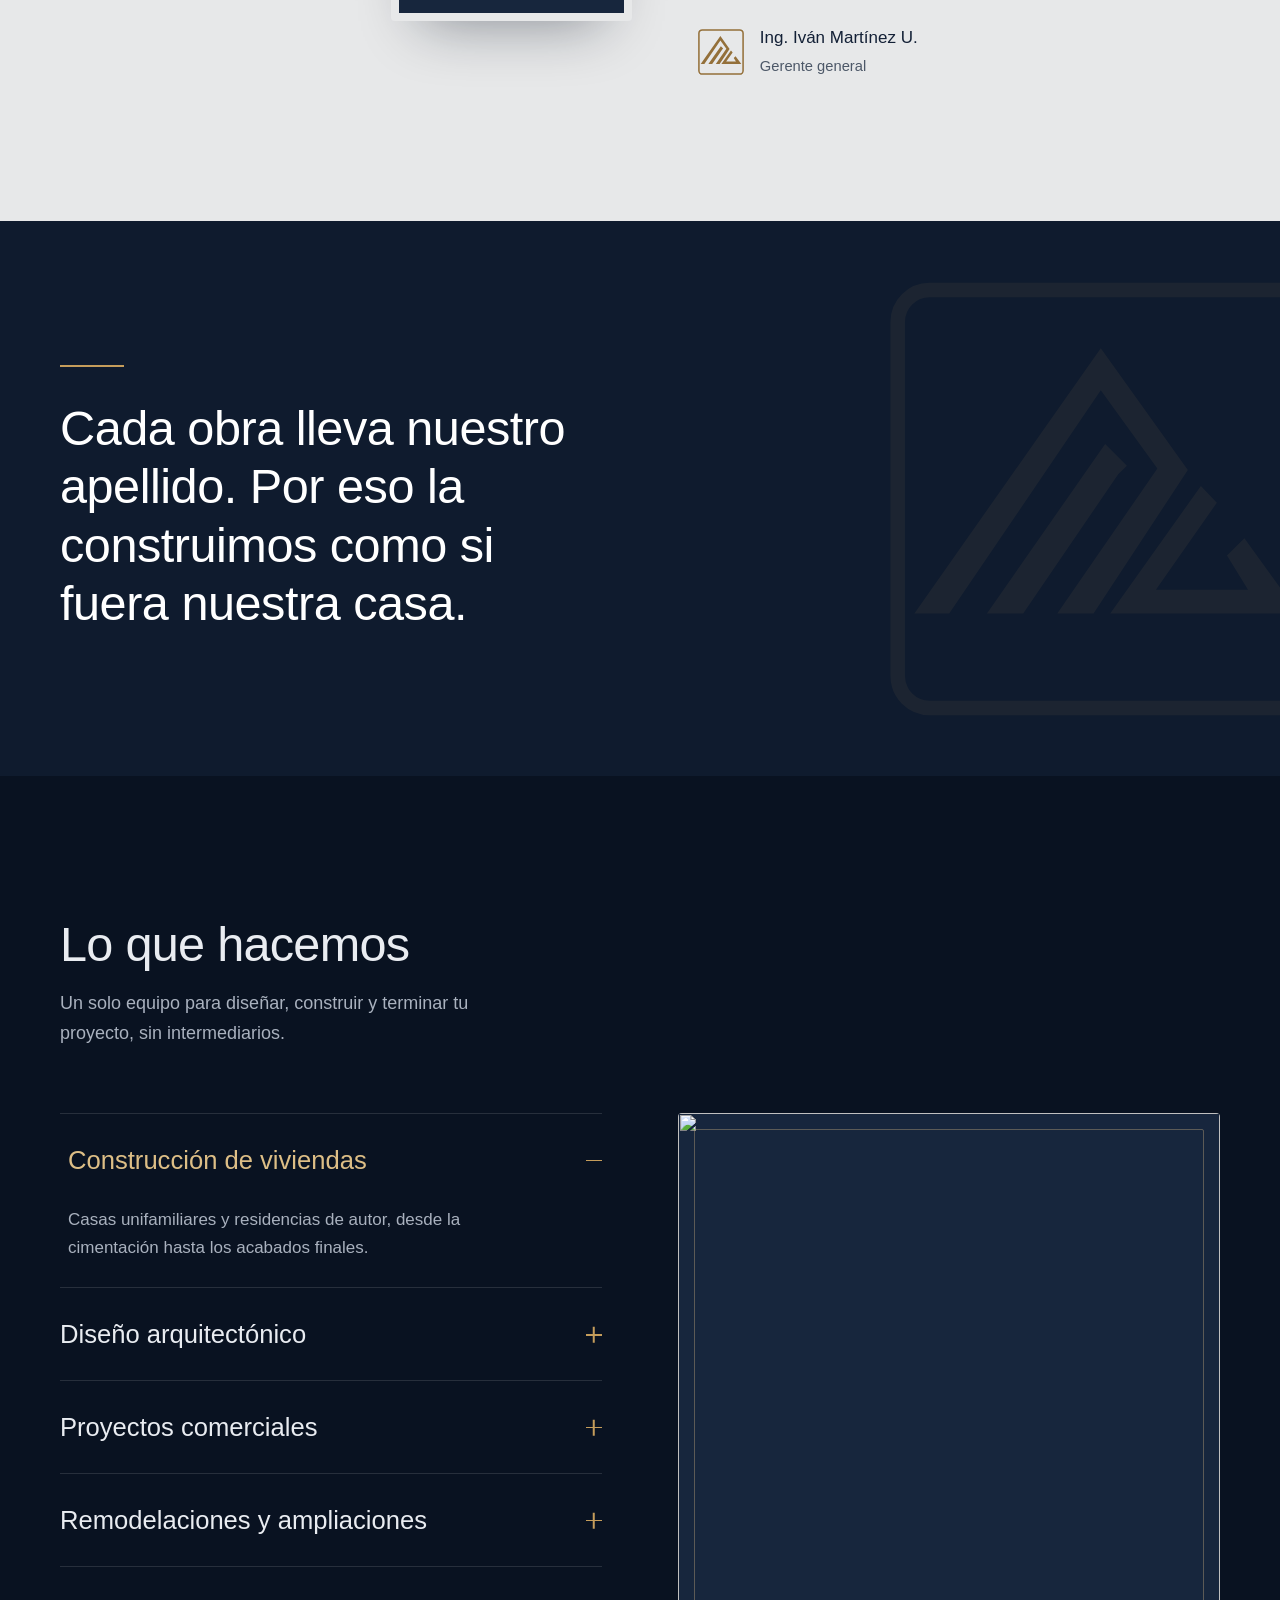
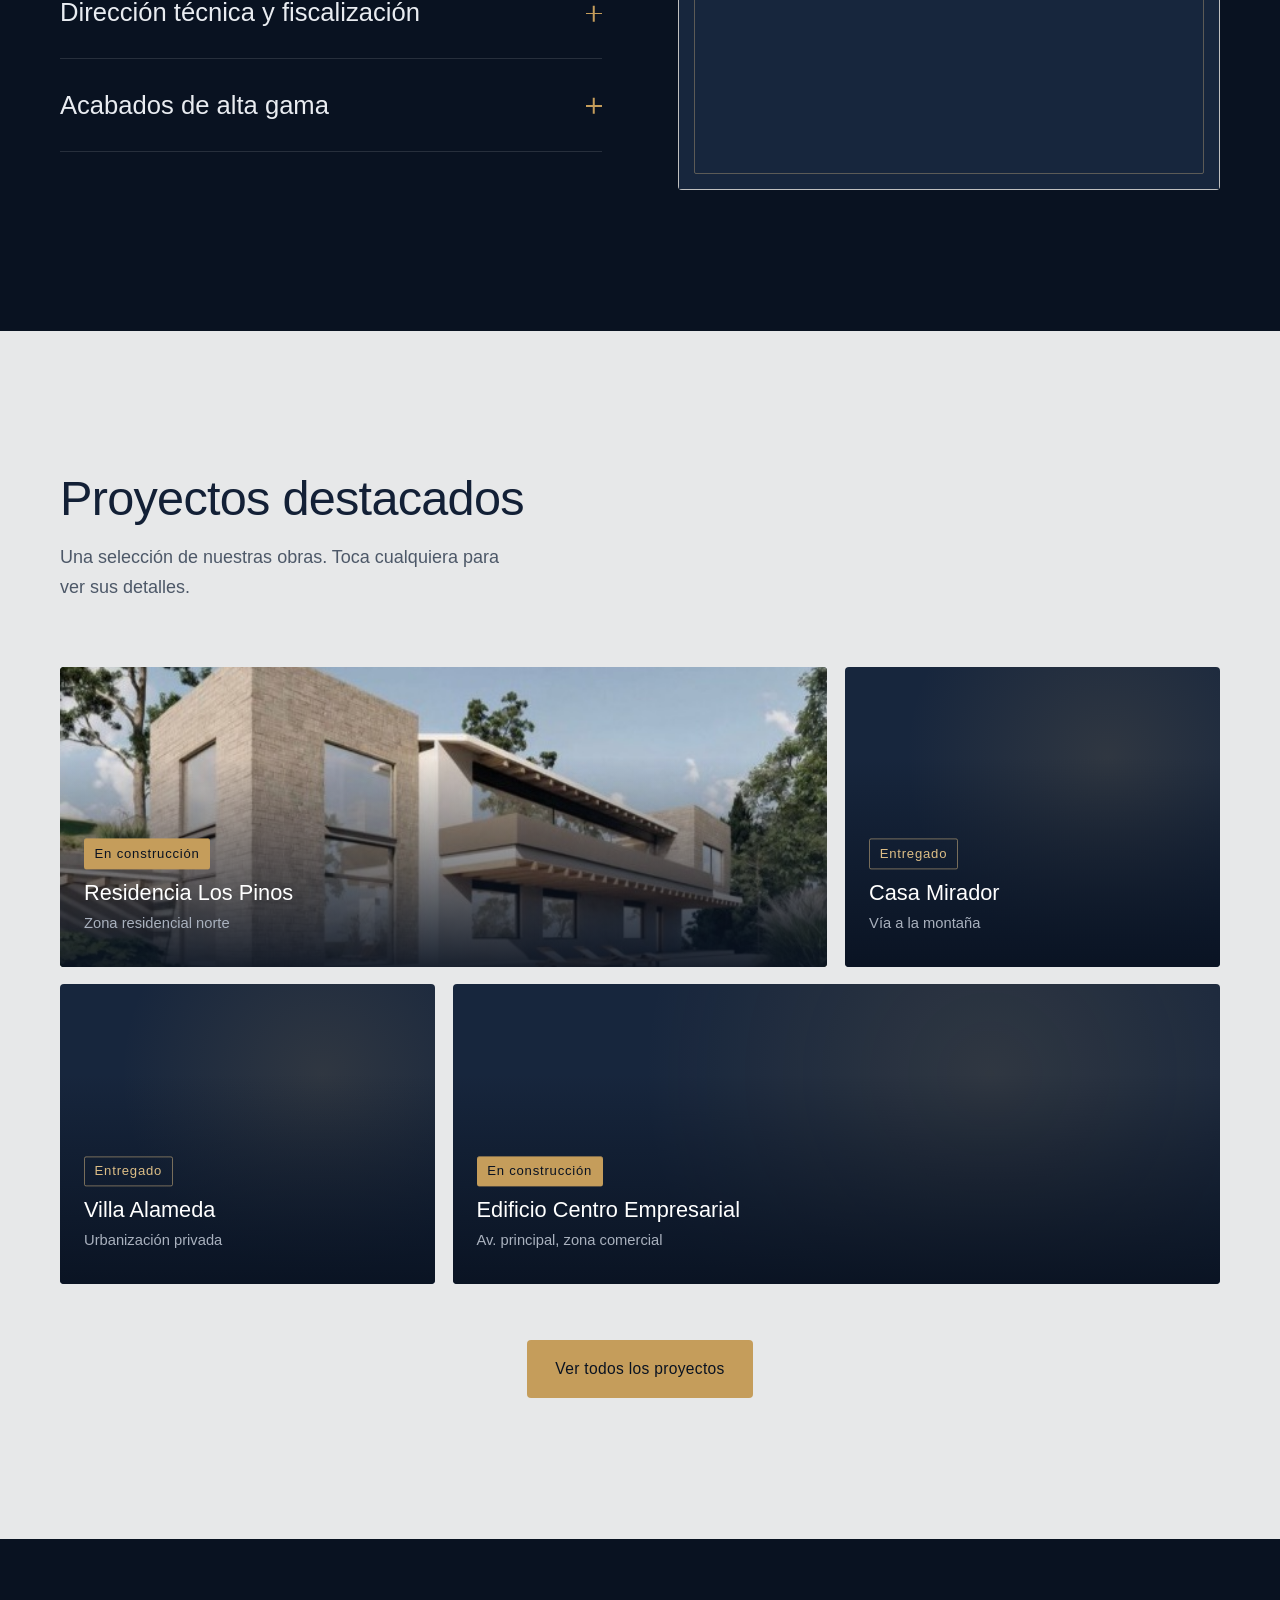
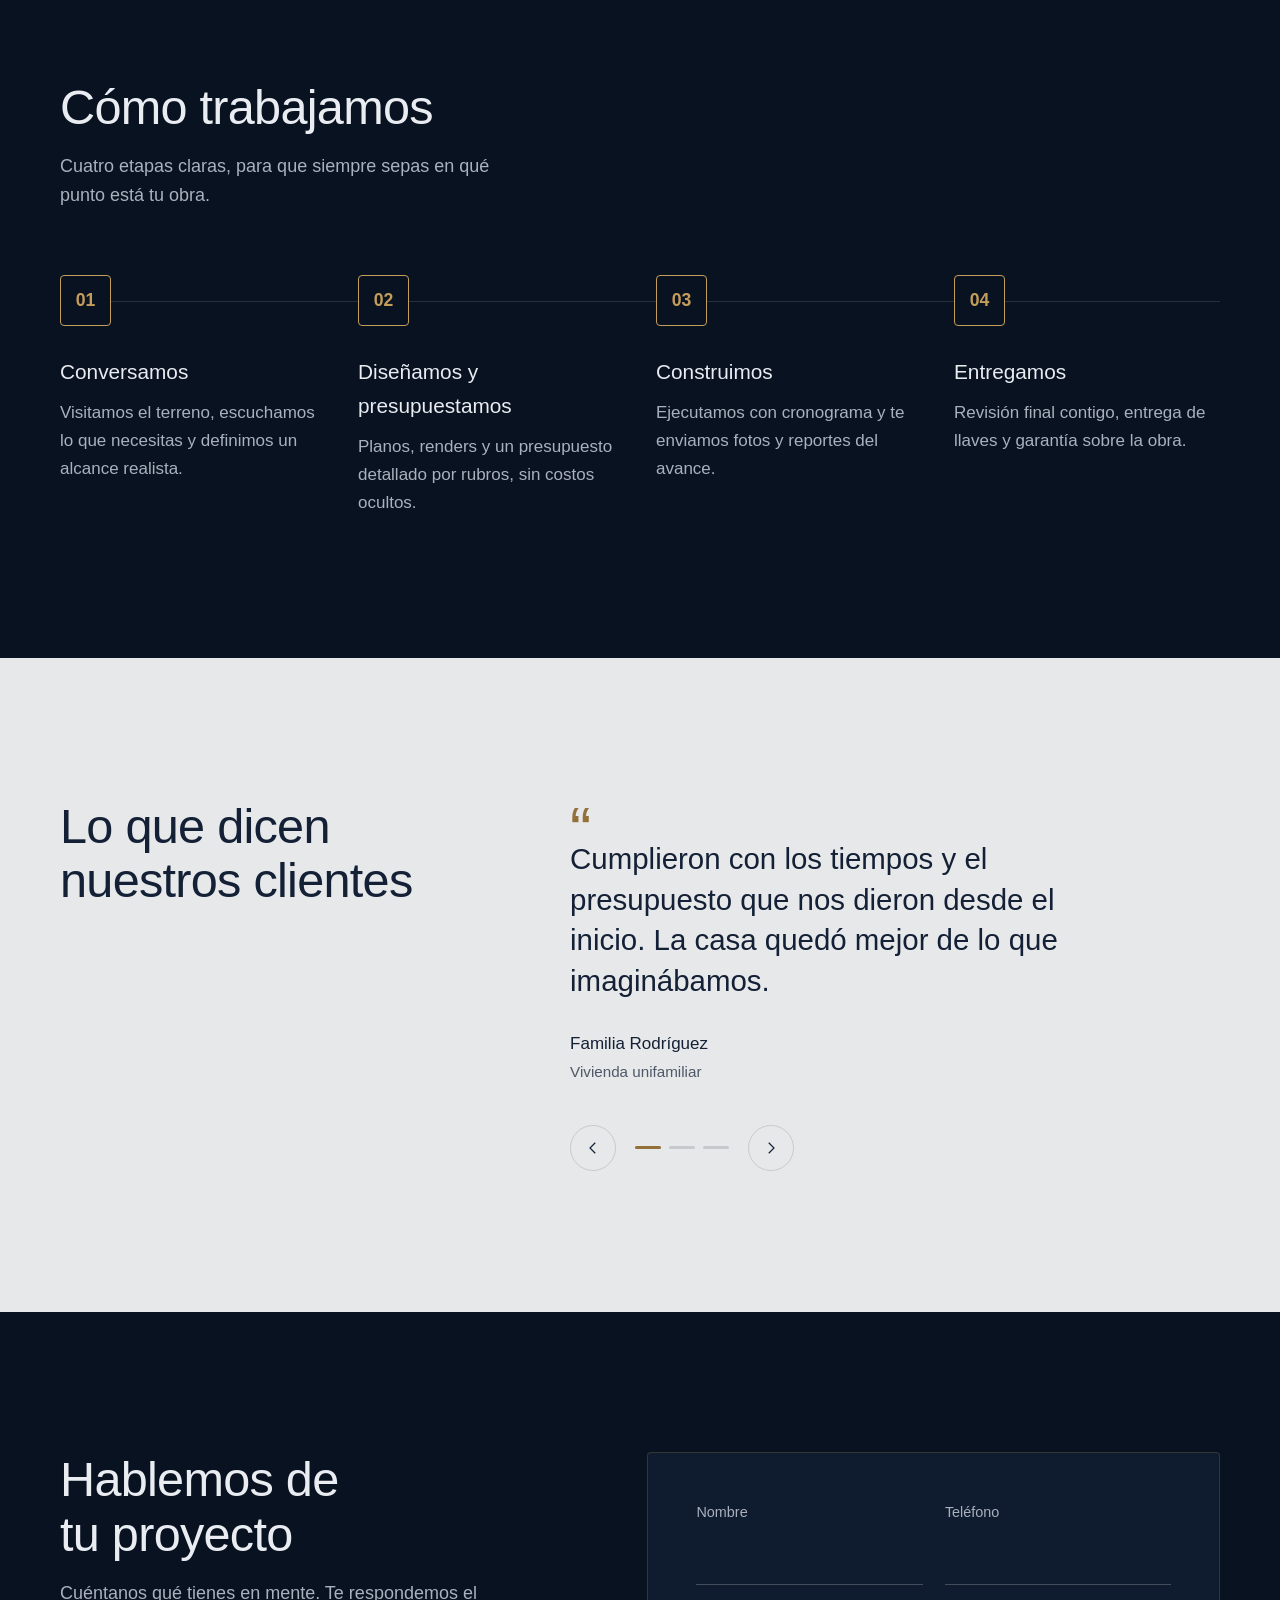
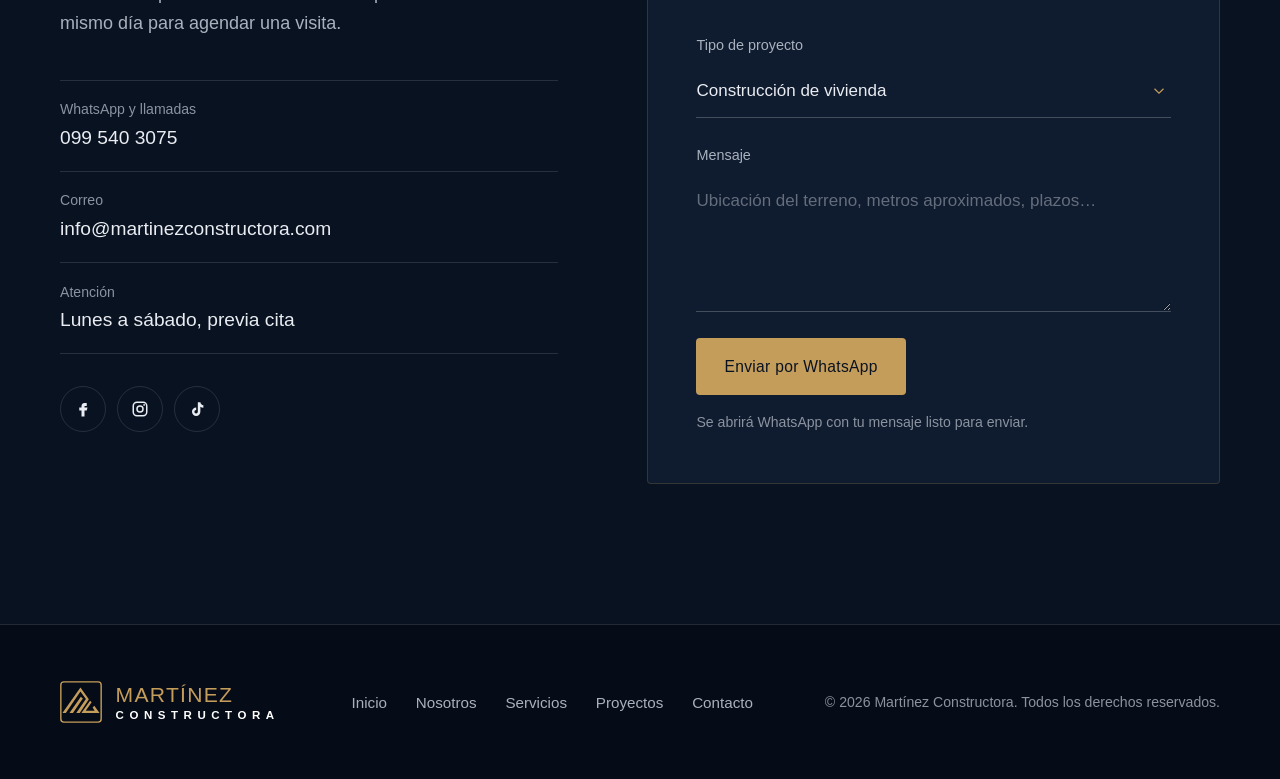
==== commit 7f356749: "correcion de nombre" ====
--- a/index.html
+++ b/index.html
@@ -452,7 +452,7 @@
     </div>
   </div>
 
-  <script src="js/data.js" defer></script>
-  <script src="js/main.js" defer></script>
+  <script src="js/Data.js" defer></script>
+  <script src="js/Main.js" defer></script>
 </body>
 </html>
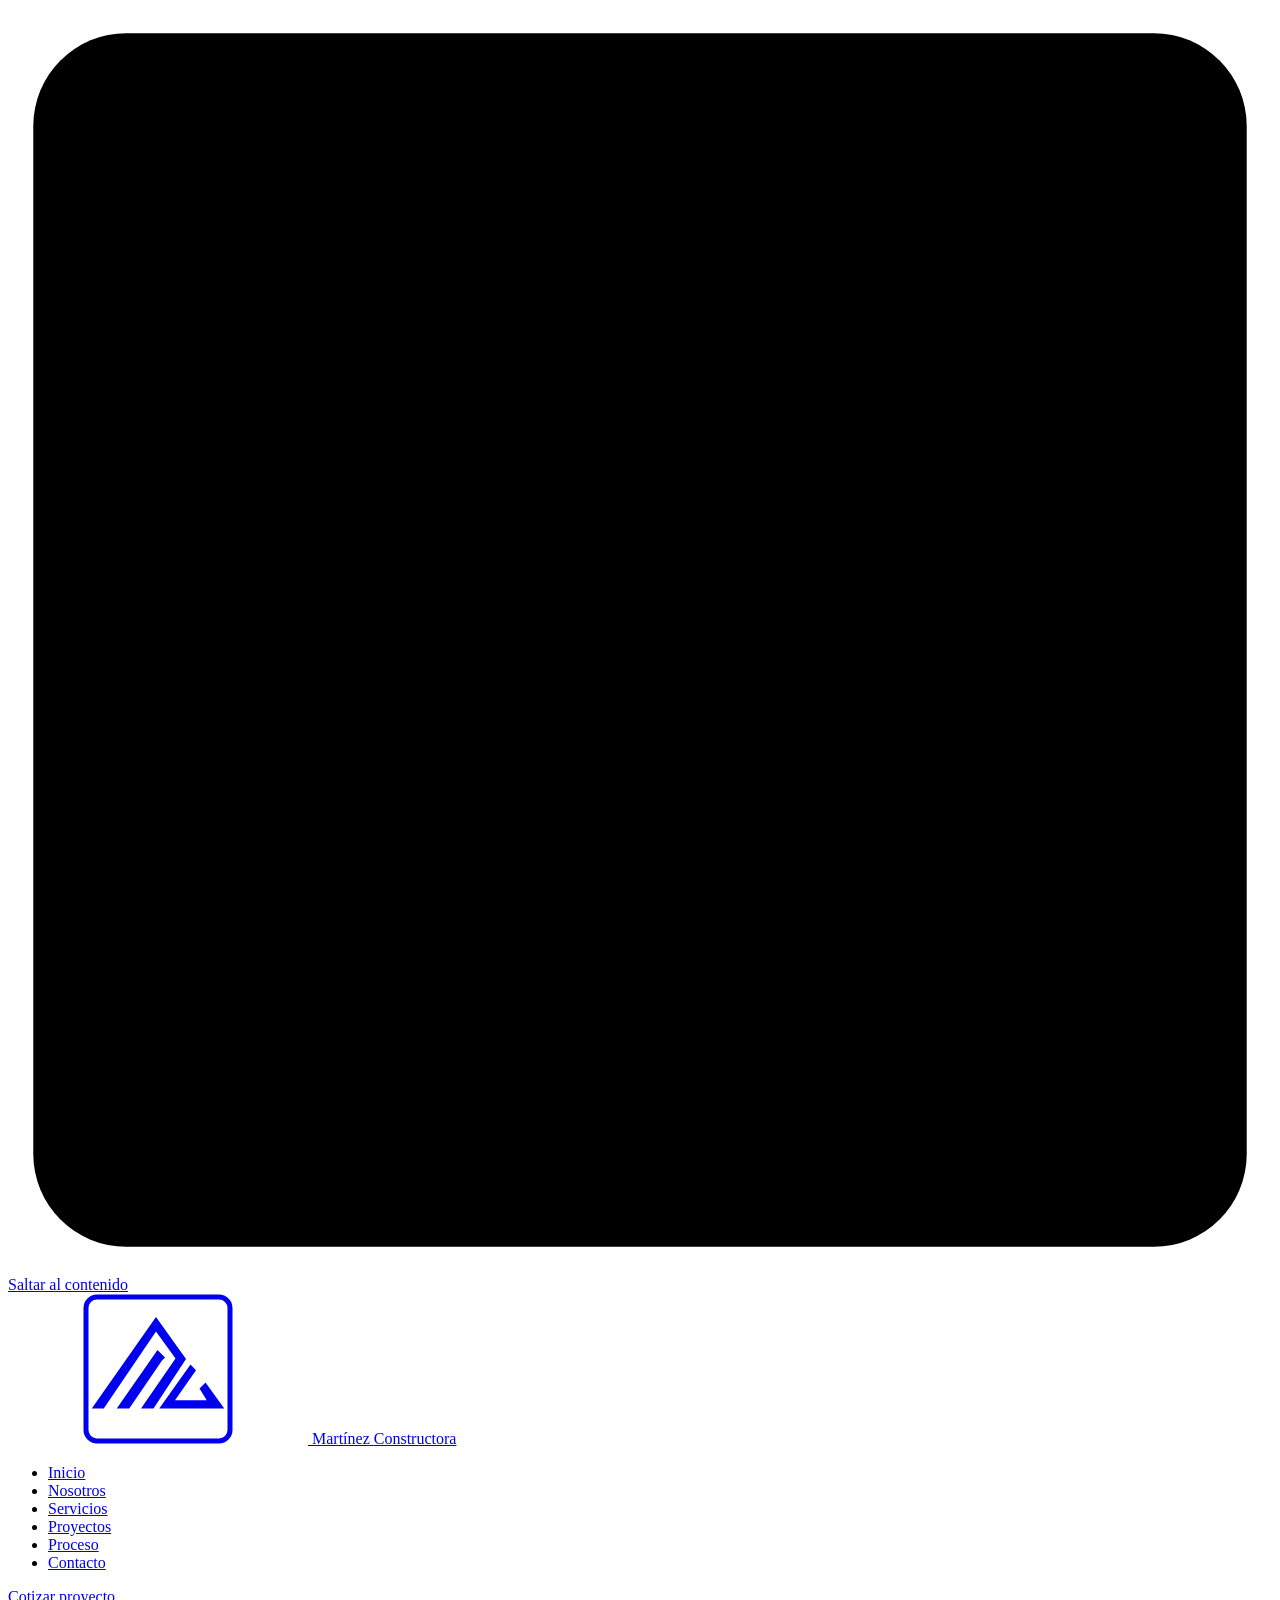
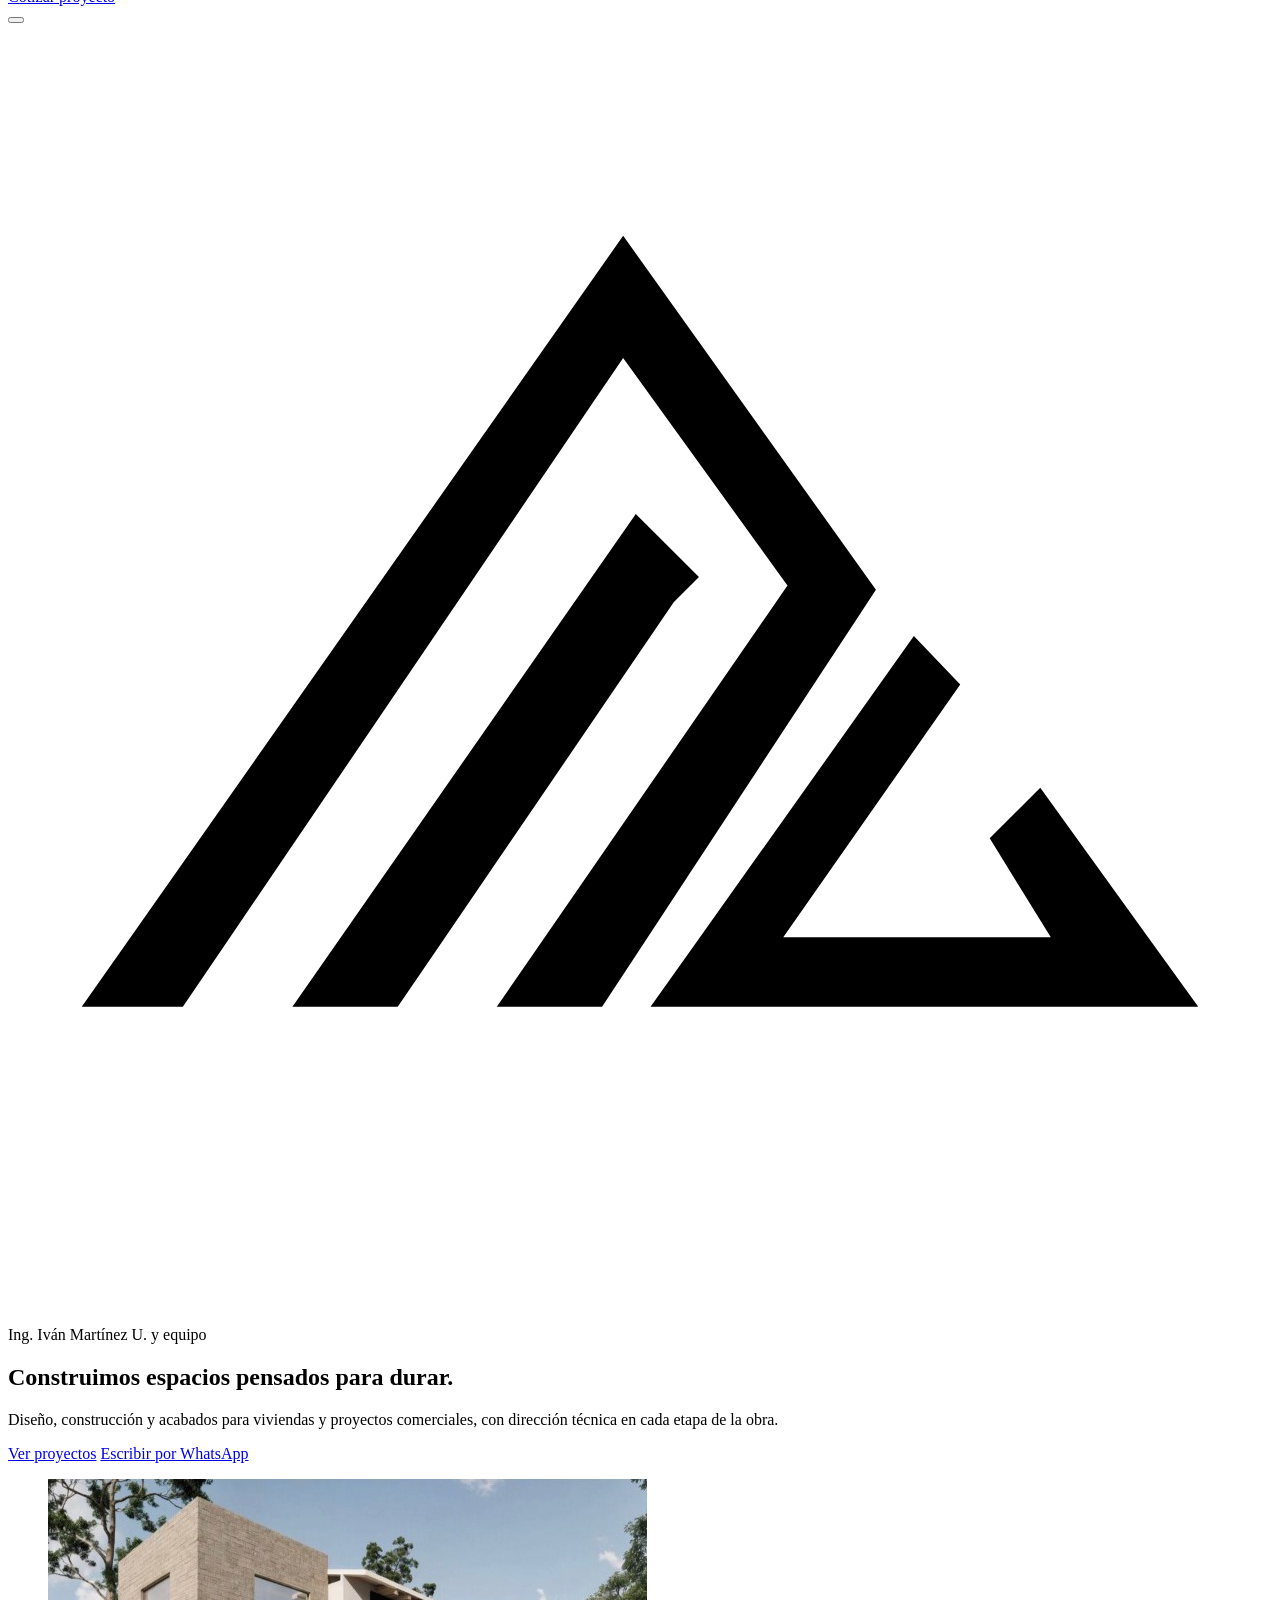
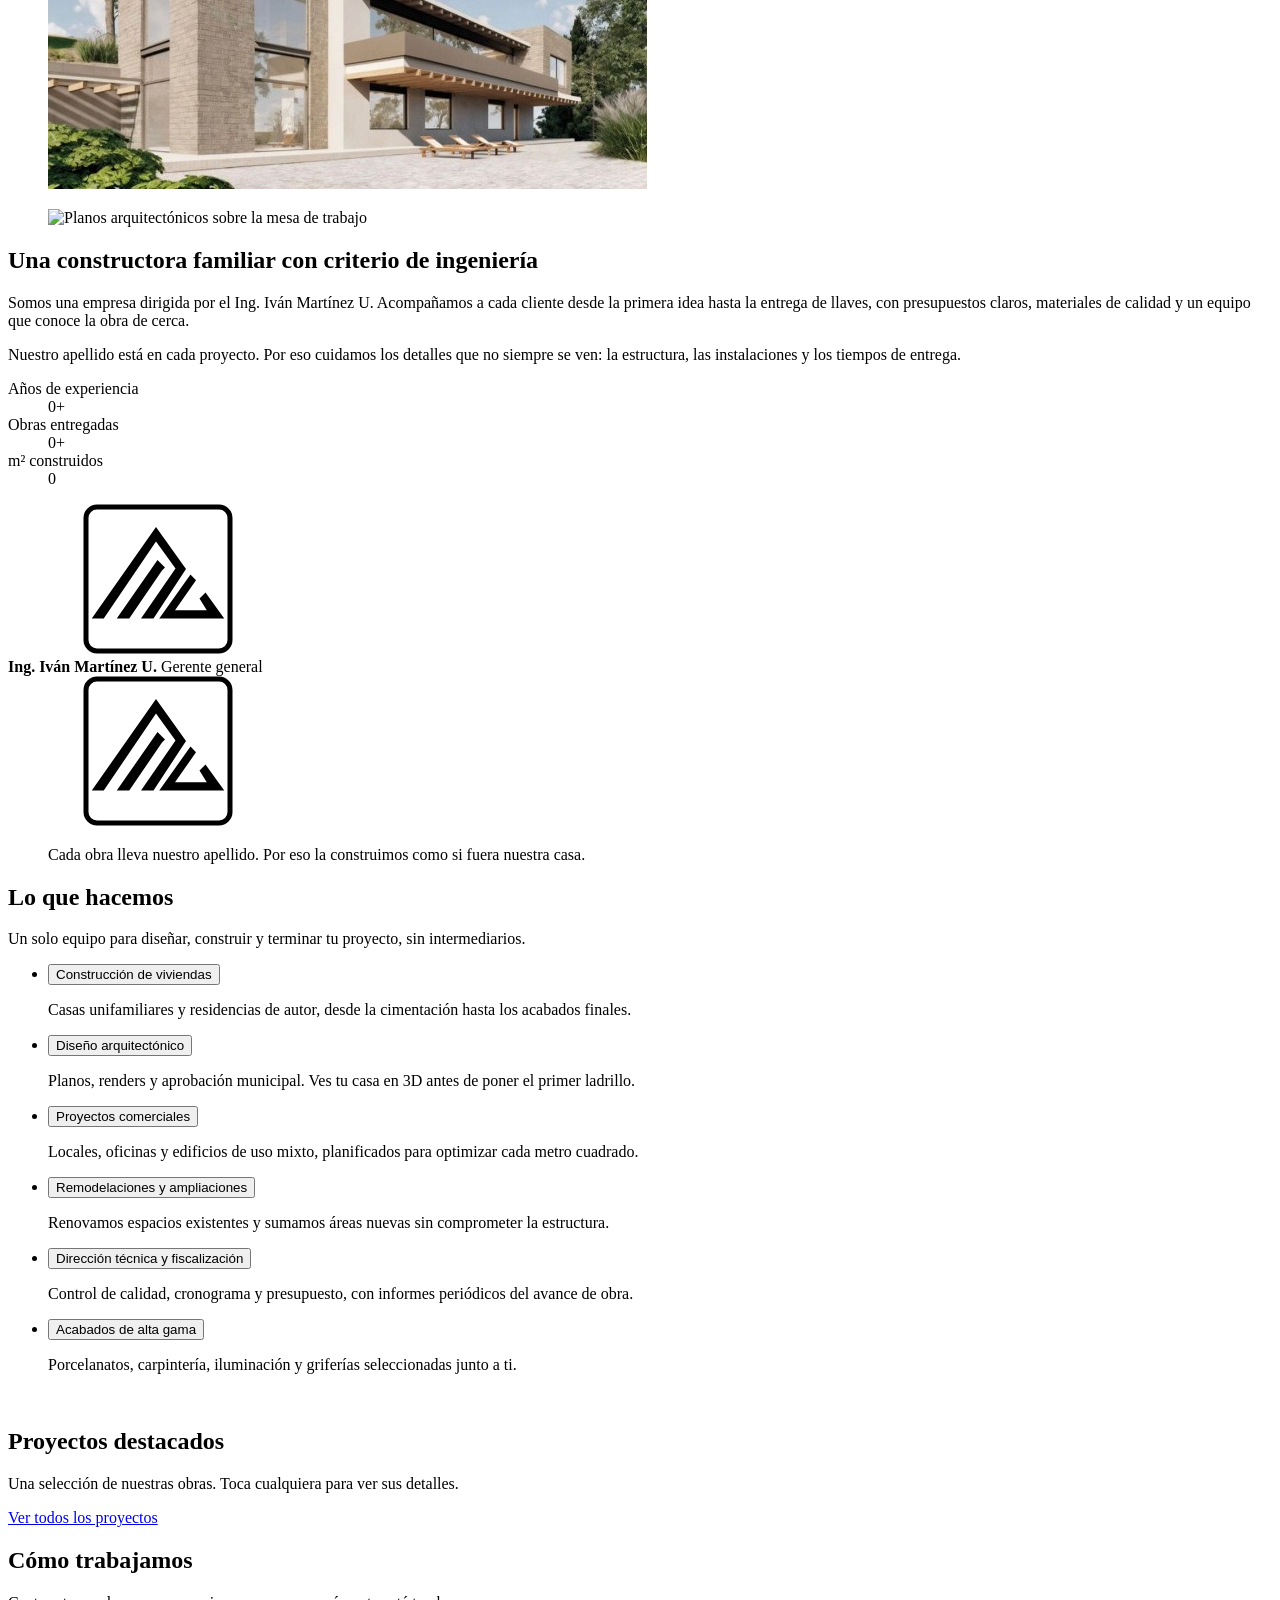
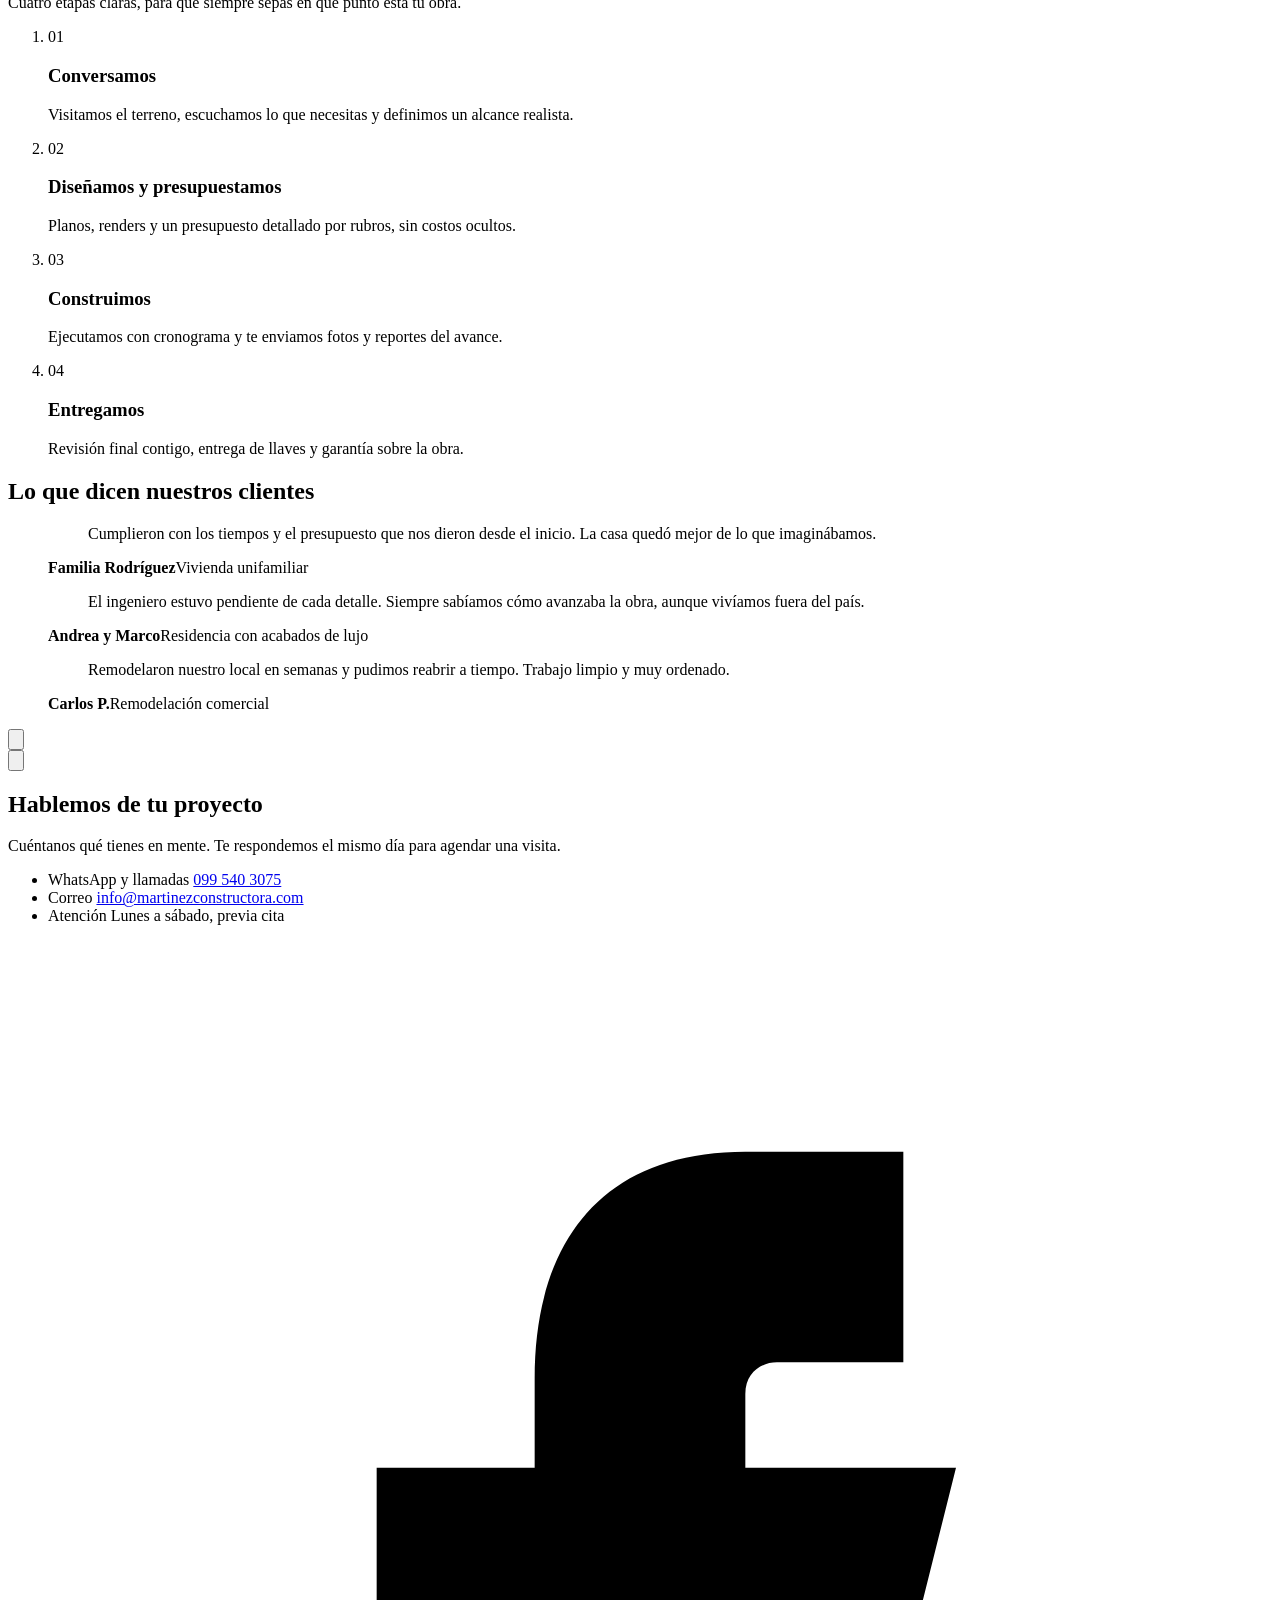
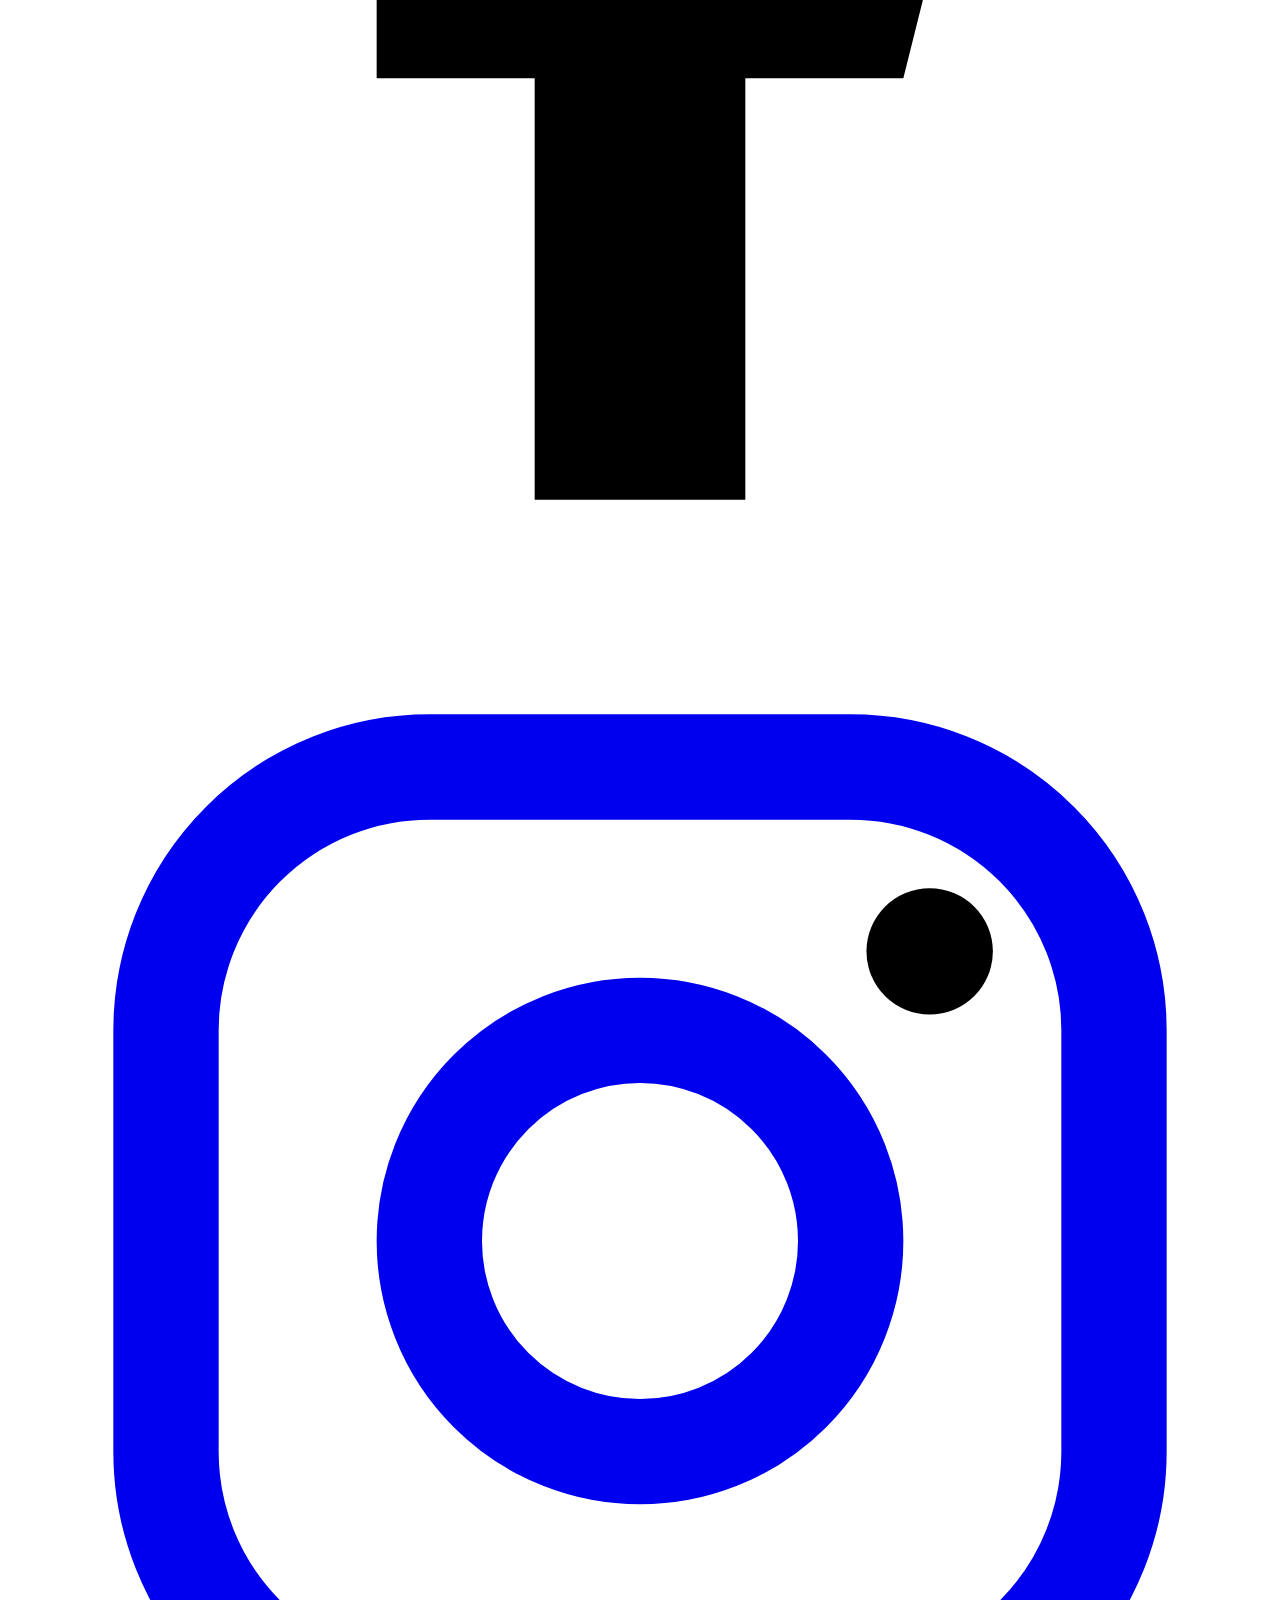
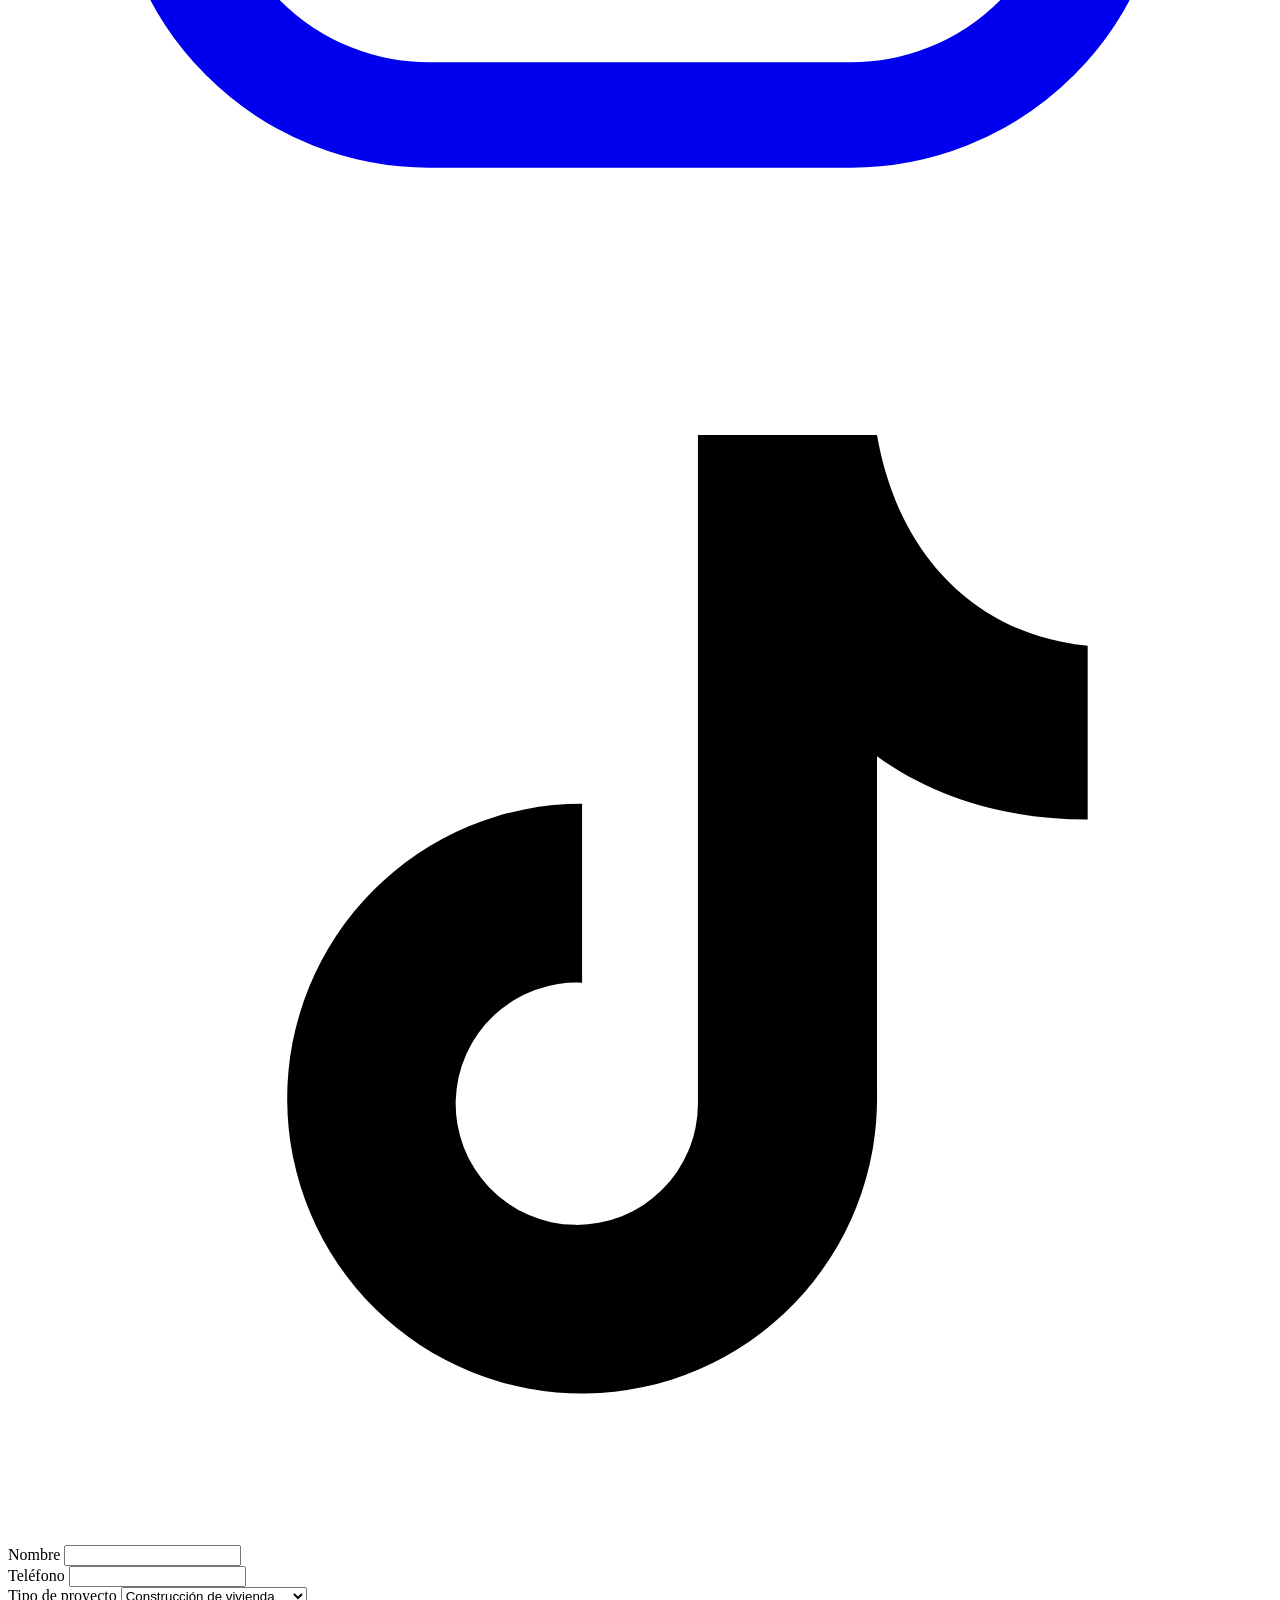
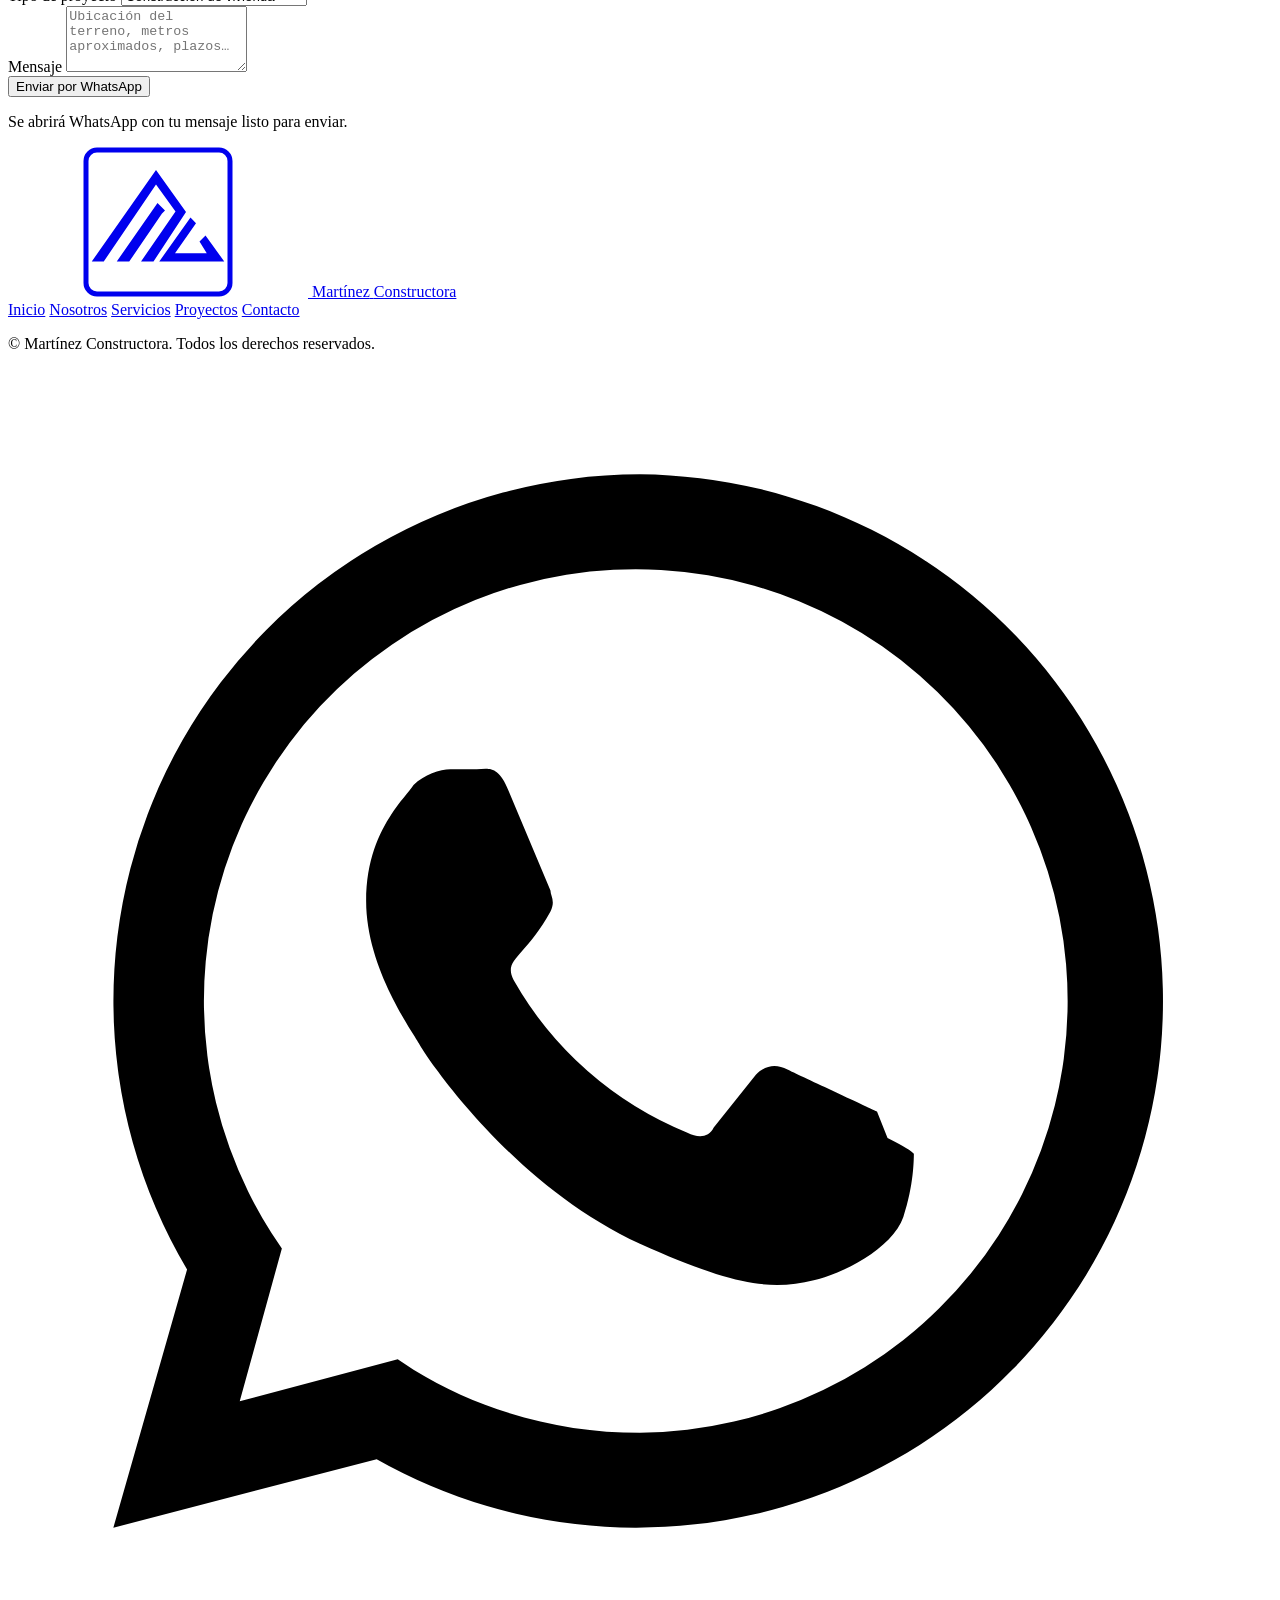
==== commit a1f12355: "cambio, y agregacion del panel" ====
--- a/index.html
+++ b/index.html
@@ -19,7 +19,7 @@
   <link rel="preconnect" href="https://fonts.gstatic.com" crossorigin>
   <link href="https://fonts.googleapis.com/css2?family=Barlow+Condensed:wght@500;600&family=Jost:wght@300;400;500&display=swap" rel="stylesheet">
 
-  <link rel="stylesheet" href="css/Styles.css">
+  <link rel="stylesheet" href="css/styles.css">
   <script>
     document.documentElement.classList.add('js');
     /* Seguro anti-bloqueo: si por cualquier motivo js/main.js no arranca,
@@ -437,7 +437,12 @@
       <button class="modal__close" type="button" data-close aria-label="Cerrar detalles del proyecto">
         <svg viewBox="0 0 24 24" aria-hidden="true"><path d="M6 6l12 12M18 6L6 18"/></svg>
       </button>
-      <figure class="modal__media"><img id="modal-img" src="" alt=""></figure>
+      <div class="modal__media">
+        <figure class="gallery__stage"><img id="modal-img" src="" alt=""></figure>
+        <button class="gallery__nav gallery__nav--prev" type="button" data-gal="-1" aria-label="Foto anterior" hidden><svg viewBox="0 0 24 24" aria-hidden="true"><path d="M15 5l-7 7 7 7"/></svg></button>
+        <button class="gallery__nav gallery__nav--next" type="button" data-gal="1" aria-label="Foto siguiente" hidden><svg viewBox="0 0 24 24" aria-hidden="true"><path d="M9 5l7 7-7 7"/></svg></button>
+        <div class="gallery__thumbs" id="gallery-thumbs" hidden></div>
+      </div>
       <div class="modal__body">
         <p class="modal__status" id="modal-status"></p>
         <h3 class="modal__title" id="modal-title"></h3>
@@ -452,7 +457,8 @@
     </div>
   </div>
 
-  <script src="js/Data.js" defer></script>
-  <script src="js/Main.js" defer></script>
+  <script src="js/config.js" defer></script>
+  <script src="js/data.js" defer></script>
+  <script src="js/main.js" defer></script>
 </body>
-</html>+</html>
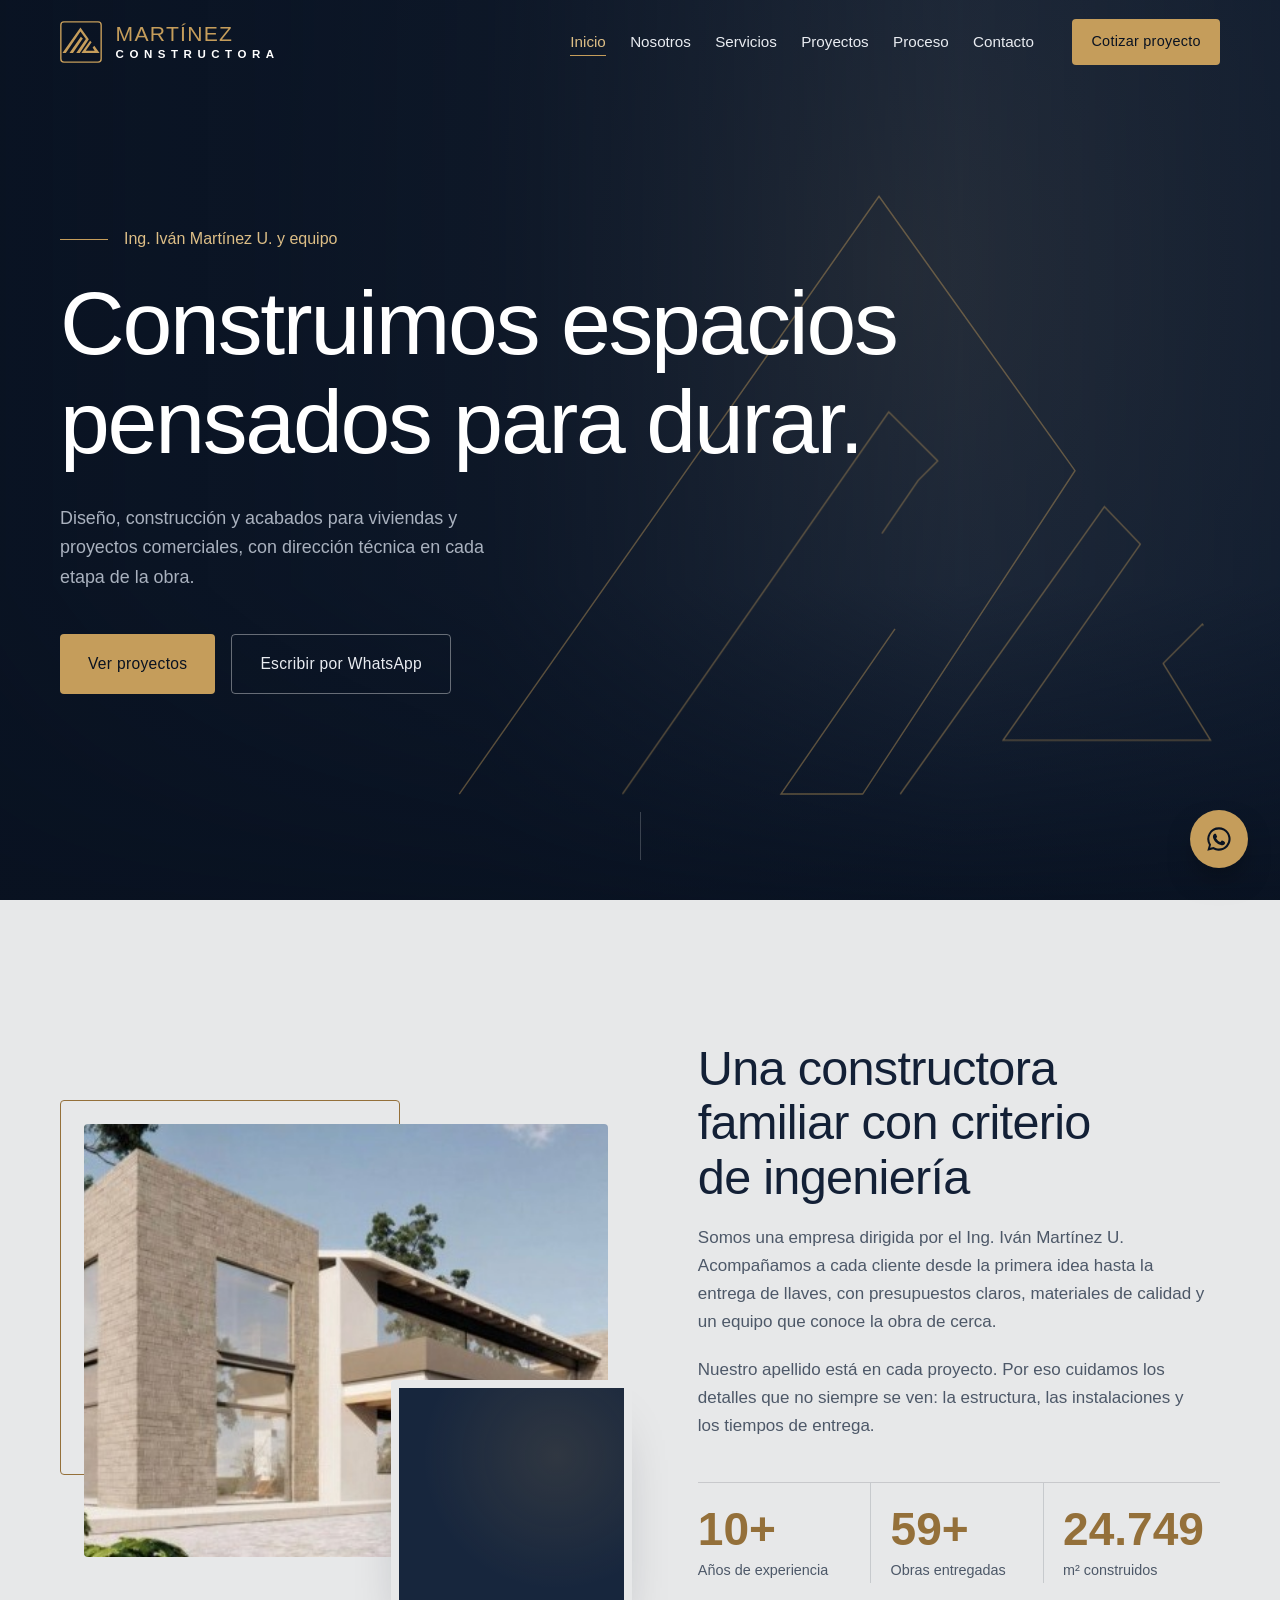
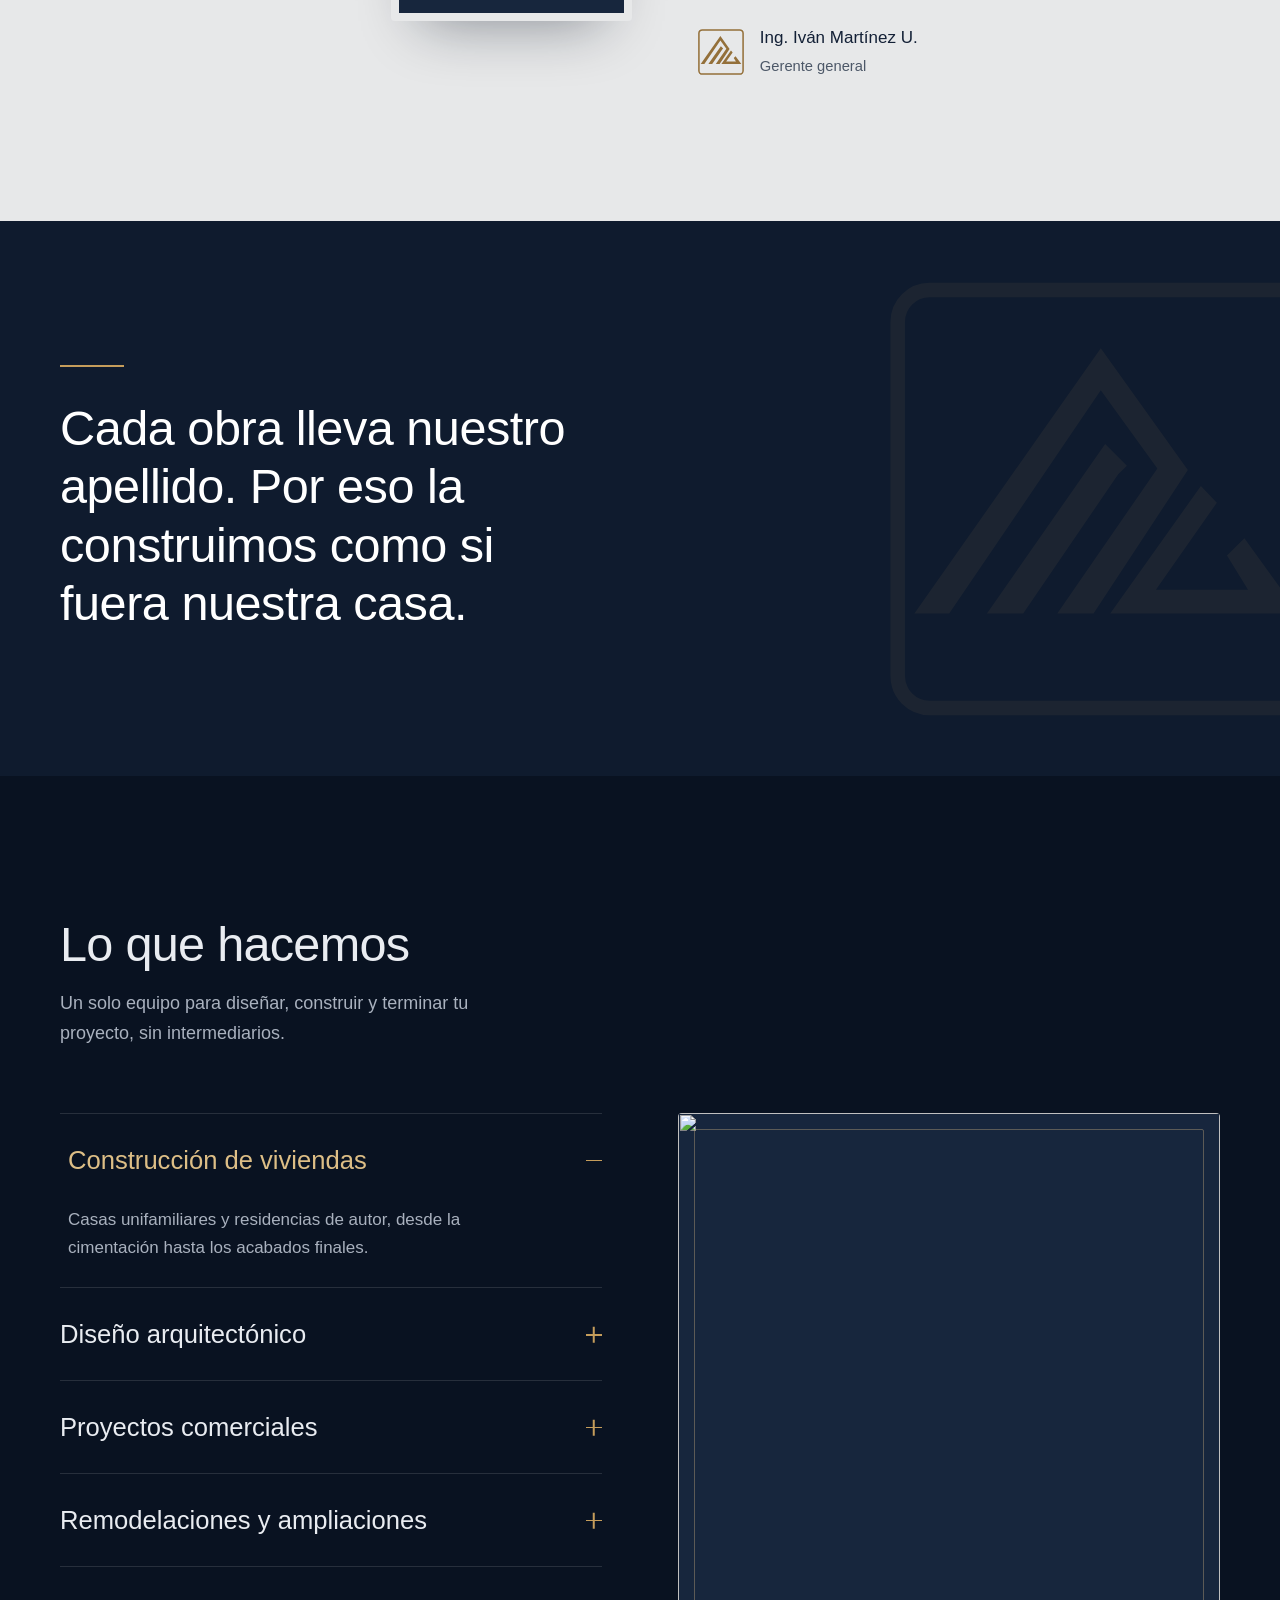
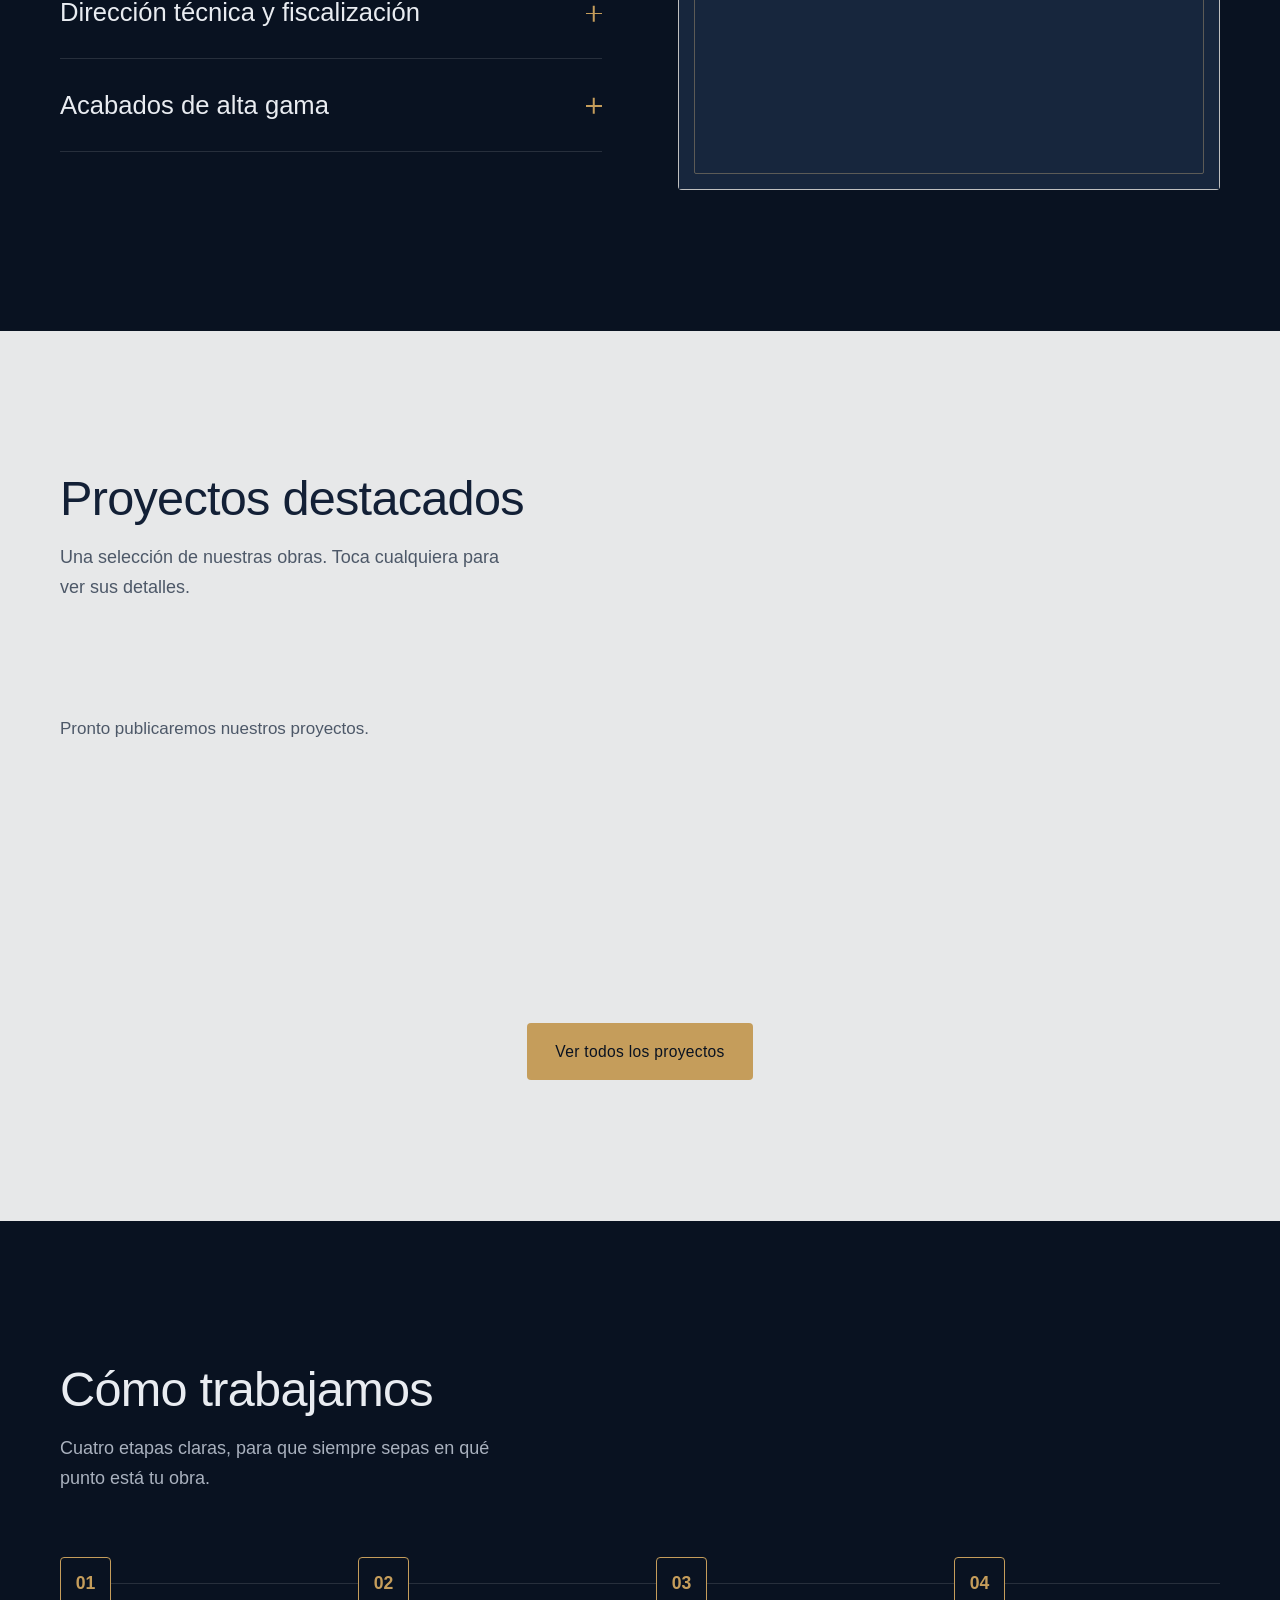
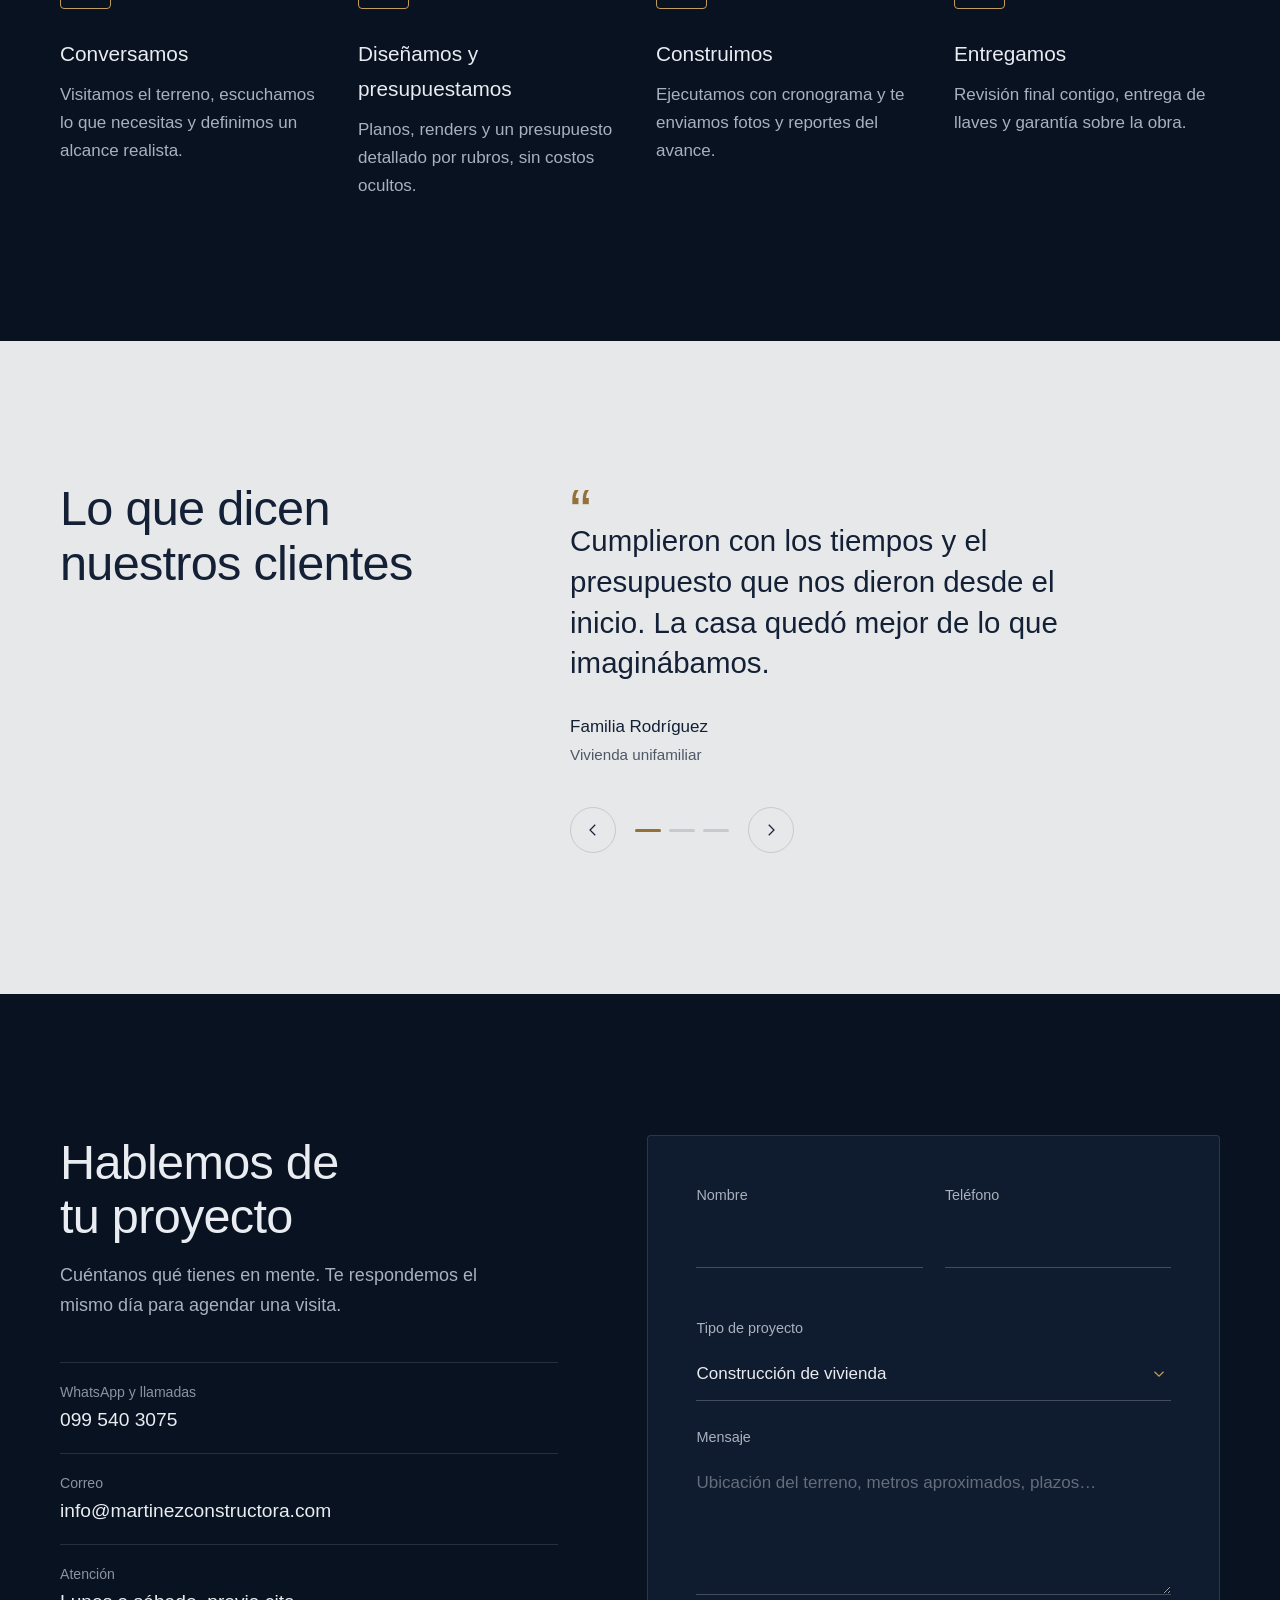
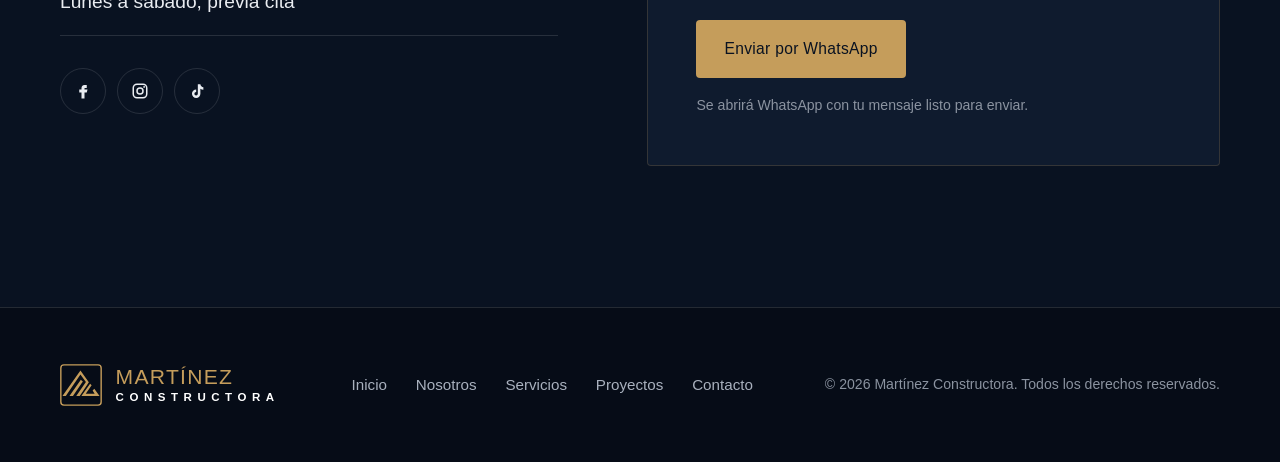
==== commit b173e2c2: "cambios de tipeo" ====
--- a/index.html
+++ b/index.html
@@ -19,7 +19,7 @@
   <link rel="preconnect" href="https://fonts.gstatic.com" crossorigin>
   <link href="https://fonts.googleapis.com/css2?family=Barlow+Condensed:wght@500;600&family=Jost:wght@300;400;500&display=swap" rel="stylesheet">
 
-  <link rel="stylesheet" href="css/styles.css">
+  <link rel="stylesheet" href="css/Styles.css">
   <script>
     document.documentElement.classList.add('js');
     /* Seguro anti-bloqueo: si por cualquier motivo js/main.js no arranca,
@@ -458,7 +458,7 @@
   </div>
 
   <script src="js/config.js" defer></script>
-  <script src="js/data.js" defer></script>
-  <script src="js/main.js" defer></script>
+  <script src="js/Data.js" defer></script>
+  <script src="js/Main.js" defer></script>
 </body>
 </html>
--- a/css/Styles.css
+++ b/css/Styles.css
@@ -0,0 +1,1446 @@
+/* =========================================================
+   MARTÍNEZ CONSTRUCTORA — Estilos
+   Paleta tomada del logo: azul noche + dorado
+   ========================================================= */
+
+/* ---------- 1. Variables ---------- */
+:root {
+  /* Colores */
+  --ink: #091221;          /* azul noche del logo */
+  --ink-2: #0F1B2E;
+  --ink-3: #17263D;
+  --ink-deep: #060C17;
+  --gold: #C59D5B;         /* dorado del logo */
+  --gold-2: #DDBE86;
+  --gold-deep: #94703A;    /* dorado legible sobre fondo claro */
+  --concrete: #E7E8E9;     /* hormigón claro */
+  --concrete-2: #F2F3F4;
+  --stone: #8B93A0;
+  --text-light: #E9ECF1;
+  --text-muted: #A9B1BE;
+  --text-dark: #132036;
+  --text-dark-muted: #4D5868;
+  --line-light: rgba(255, 255, 255, .12);
+  --line-dark: rgba(9, 18, 33, .14);
+  --error: #EE9B87;
+
+  /* Tipografía */
+  --font: "Jost", "Futura", "Century Gothic", "Segoe UI", sans-serif;
+  --font-cond: "Barlow Condensed", "Arial Narrow", "Roboto Condensed", sans-serif;
+
+  /* Espaciado y medidas */
+  --container: 1240px;
+  --gutter: clamp(1.25rem, 4vw, 2.5rem);
+  --section-y: clamp(5rem, 11vw, 9rem);
+  --radius: 4px;
+  --header-h: 84px;
+
+  /* Movimiento */
+  --ease: cubic-bezier(.22, .8, .24, 1);
+  --ease-in-out: cubic-bezier(.65, 0, .35, 1);
+}
+
+/* ---------- 2. Base ---------- */
+*, *::before, *::after { box-sizing: border-box; }
+
+html {
+  scroll-behavior: smooth;
+  scroll-padding-top: 72px;
+  -webkit-text-size-adjust: 100%;
+}
+
+body {
+  margin: 0;
+  font-family: var(--font);
+  font-size: 1.0625rem;
+  font-weight: 400;
+  line-height: 1.65;
+  color: var(--text-light);
+  background: var(--ink);
+  -webkit-font-smoothing: antialiased;
+  -moz-osx-font-smoothing: grayscale;
+  overflow-x: hidden;
+}
+
+body.is-loading,
+body.menu-open,
+body.modal-open { overflow: hidden; }
+
+img { display: block; max-width: 100%; height: auto; }
+a { color: inherit; text-decoration: none; }
+button { font: inherit; color: inherit; background: none; border: 0; cursor: pointer; padding: 0; }
+:where(ul[role="list"], ol) { list-style: none; margin: 0; padding: 0; }
+h1, h2, h3, p, figure, blockquote, dl, dd { margin: 0; }
+
+:focus-visible {
+  outline: 2px solid var(--gold);
+  outline-offset: 3px;
+  border-radius: 2px;
+}
+
+::selection { background: var(--gold); color: var(--ink); }
+
+.container {
+  width: 100%;
+  max-width: var(--container);
+  margin-inline: auto;
+  padding-inline: var(--gutter);
+}
+
+.skip-link {
+  position: fixed;
+  top: 1rem; left: 1rem;
+  z-index: 200;
+  padding: .7rem 1.1rem;
+  background: var(--gold);
+  color: var(--ink);
+  transform: translateY(-200%);
+  transition: transform .2s;
+}
+.skip-link:focus { transform: none; }
+
+/* ---------- 3. Tipografía común ---------- */
+.section-title {
+  font-weight: 300;
+  font-size: clamp(2rem, 3.8vw, 3.25rem);
+  line-height: 1.12;
+  letter-spacing: -.015em;
+  max-width: 18ch;
+  text-wrap: balance;
+}
+
+.section-lead {
+  margin-top: 1.1rem;
+  max-width: 46ch;
+  font-size: 1.125rem;
+  color: var(--text-muted);
+}
+
+.section-head { margin-bottom: clamp(2.5rem, 5vw, 4rem); }
+
+.section-head--split {
+  display: flex;
+  flex-wrap: wrap;
+  align-items: flex-end;
+  justify-content: space-between;
+  gap: 2rem;
+}
+
+.section { padding-block: var(--section-y); position: relative; }
+
+.section--dark { background: var(--ink); color: var(--text-light); }
+
+.section--light { background: var(--concrete); color: var(--text-dark); }
+.section--light .section-lead { color: var(--text-dark-muted); }
+
+/* ---------- 4. Botones ---------- */
+.btn {
+  position: relative;
+  display: inline-flex;
+  align-items: center;
+  justify-content: center;
+  gap: .6rem;
+  padding: 1rem 1.75rem;
+  font-size: .975rem;
+  font-weight: 500;
+  letter-spacing: .02em;
+  border-radius: var(--radius);
+  overflow: hidden;
+  isolation: isolate;
+  transition: color .35s var(--ease), border-color .35s var(--ease), background-color .35s var(--ease), transform .35s var(--ease);
+}
+
+.btn--sm { padding: .7rem 1.2rem; font-size: .9rem; }
+
+.btn--gold { background: var(--gold); color: var(--ink); }
+
+/* Brillo que cruza el botón al pasar el cursor */
+.btn--gold::after {
+  content: "";
+  position: absolute;
+  inset: 0;
+  z-index: -1;
+  background: linear-gradient(110deg, transparent 30%, rgba(255, 255, 255, .45) 50%, transparent 70%);
+  transform: translateX(-120%);
+  transition: transform .8s var(--ease);
+}
+.btn--gold:hover { background: var(--gold-2); }
+.btn--gold:hover::after { transform: translateX(120%); }
+
+.btn--ghost {
+  border: 1px solid rgba(255, 255, 255, .38);
+  color: var(--text-light);
+}
+.btn--ghost:hover { border-color: var(--gold); color: var(--gold-2); }
+
+.btn:active { transform: translateY(1px); }
+
+/* ---------- 5. Preloader ---------- */
+.preloader {
+  position: fixed;
+  inset: 0;
+  z-index: 300;
+  display: grid;
+  place-items: center;
+  background: var(--ink);
+  transition: clip-path 1s var(--ease-in-out), visibility 0s 1s;
+  clip-path: inset(0 0 0 0);
+}
+
+.preloader__mark { width: 92px; height: 92px; overflow: visible; }
+
+.preloader .draw {
+  fill: transparent;
+  stroke: var(--gold);
+  stroke-width: 8;
+  stroke-dasharray: 1;
+  stroke-dashoffset: 1;
+  animation: draw 1.2s var(--ease-in-out) forwards, fillIn .4s ease 1.05s forwards;
+}
+.preloader rect.draw { animation: draw 1.2s var(--ease-in-out) forwards; }
+.preloader .draw:nth-child(2) { animation-delay: .12s, 1.1s; }
+.preloader .draw:nth-child(3) { animation-delay: .24s, 1.15s; }
+.preloader .draw:nth-child(4) { animation-delay: .36s, 1.2s; }
+
+@keyframes draw { to { stroke-dashoffset: 0; } }
+@keyframes fillIn { to { fill: var(--gold); } }
+
+/* Respaldo sin JavaScript: la pantalla de carga se retira sola */
+.preloader { animation: preloaderAway .9s var(--ease-in-out) 5s forwards; }
+@keyframes preloaderAway { to { clip-path: inset(0 0 100% 0); visibility: hidden; } }
+body.is-loading { animation: unlockScroll 0s 5s forwards; }
+@keyframes unlockScroll { to { overflow: visible; } }
+
+body.is-ready .preloader {
+  clip-path: inset(0 0 100% 0);
+  visibility: hidden;
+}
+
+/* ---------- 6. Header ---------- */
+.site-header {
+  position: fixed;
+  inset: 0 0 auto;
+  z-index: 100;
+  height: var(--header-h);
+  transition: background-color .4s var(--ease), height .4s var(--ease), transform .45s var(--ease), box-shadow .4s;
+}
+
+.site-header__inner {
+  height: 100%;
+  display: flex;
+  align-items: center;
+  justify-content: space-between;
+  gap: 2rem;
+}
+
+.site-header.is-scrolled {
+  --header-h: 68px;
+  background: rgba(9, 18, 33, .97);
+  backdrop-filter: blur(14px) saturate(140%);
+  -webkit-backdrop-filter: blur(14px) saturate(140%);
+  box-shadow: 0 1px 0 var(--line-light);
+}
+
+.site-header.is-hidden { transform: translateY(-100%); }
+
+/* En las páginas internas el menú es sólido desde el inicio */
+.page-inner .site-header { background: var(--ink-deep); box-shadow: 0 1px 0 var(--line-light); }
+
+/* Marca (logo + texto) */
+.brand {
+  display: inline-flex;
+  align-items: center;
+  gap: .85rem;
+  color: var(--gold);
+  position: relative;
+  z-index: 2;
+}
+
+.brand__icon { width: 42px; height: 42px; flex: none; transition: width .4s var(--ease), height .4s var(--ease); }
+.is-scrolled .brand__icon { width: 36px; height: 36px; }
+
+.brand__text { display: flex; flex-direction: column; line-height: 1; }
+
+.brand__name {
+  font-size: 1.32rem;
+  font-weight: 400;
+  letter-spacing: .06em;
+  text-transform: uppercase;
+  color: var(--gold);
+}
+
+.brand__tag {
+  margin-top: .3rem;
+  font-family: var(--font-cond);
+  font-weight: 600;
+  font-size: .72rem;
+  letter-spacing: .48em;
+  text-transform: uppercase;
+  color: #fff;
+}
+
+/* Navegación */
+.main-nav { display: flex; align-items: center; gap: 2.4rem; }
+
+.main-nav__list {
+  display: flex;
+  gap: clamp(1.1rem, 1.9vw, 2rem);
+  list-style: none;
+  margin: 0;
+  padding: 0;
+}
+
+.main-nav__link {
+  position: relative;
+  font-size: .95rem;
+  color: var(--text-light);
+  padding-block: .4rem;
+  transition: color .3s;
+}
+
+.main-nav__link::after {
+  content: "";
+  position: absolute;
+  left: 0; right: 0; bottom: 0;
+  height: 1px;
+  background: var(--gold);
+  transform: scaleX(0);
+  transform-origin: right;
+  transition: transform .45s var(--ease);
+}
+
+.main-nav__link:hover,
+.main-nav__link.is-current,
+.main-nav__link[aria-current="page"] { color: var(--gold-2); }
+
+.main-nav__link:hover::after,
+.main-nav__link.is-current::after,
+.main-nav__link[aria-current="page"]::after { transform: scaleX(1); transform-origin: left; }
+
+/* Botón hamburguesa */
+.burger {
+  display: none;
+  position: relative;
+  z-index: 2;
+  width: 44px; height: 44px;
+}
+
+.burger span {
+  position: absolute;
+  left: 10px; right: 10px;
+  height: 1.5px;
+  background: var(--text-light);
+  transition: transform .45s var(--ease), top .45s var(--ease);
+}
+.burger span:first-child { top: 17px; }
+.burger span:last-child { top: 26px; left: 18px; }
+
+.burger[aria-expanded="true"] span:first-child { top: 21px; transform: rotate(45deg); }
+.burger[aria-expanded="true"] span:last-child { top: 21px; left: 10px; transform: rotate(-45deg); }
+
+/* ---------- 7. Hero ---------- */
+.hero {
+  position: relative;
+  min-height: 100vh;
+  min-height: 100svh;
+  display: flex;
+  align-items: center;
+  overflow: hidden;
+  background: var(--ink);
+}
+
+.hero__media {
+  position: absolute;
+  inset: 0;
+  will-change: transform;
+}
+
+.hero__img {
+  width: 100%;
+  height: 100%;
+  object-fit: cover;
+  transform: scale(1.12);
+  transition: transform 2.6s var(--ease);
+}
+body.is-ready .hero__img { transform: scale(1.02); }
+
+.hero__shade {
+  position: absolute;
+  inset: 0;
+  background:
+    linear-gradient(90deg, rgba(9, 18, 33, .94) 0%, rgba(9, 18, 33, .78) 38%, rgba(9, 18, 33, .25) 75%, rgba(9, 18, 33, .45) 100%),
+    linear-gradient(0deg, rgba(9, 18, 33, .9) 0%, rgba(9, 18, 33, 0) 35%);
+}
+
+/* Líneas del logo dibujadas sobre la foto */
+.hero__lines {
+  position: absolute;
+  right: -8vw;
+  bottom: -14vh;
+  width: min(78vw, 980px);
+  height: auto;
+  pointer-events: none;
+  overflow: visible;
+}
+
+.hero__line {
+  fill: transparent;
+  stroke: var(--gold);
+  stroke-width: 1.4;
+  vector-effect: non-scaling-stroke;
+  stroke-dasharray: 1;
+  stroke-dashoffset: 1;
+  opacity: .9;
+}
+
+body.is-ready .hero__line {
+  animation: draw 2.4s var(--ease-in-out) forwards, lineSettle 1.4s ease 2.6s forwards;
+}
+body.is-ready .hero__line:nth-child(1) { animation-delay: .35s, 2.6s; }
+body.is-ready .hero__line:nth-child(2) { animation-delay: .65s, 2.9s; }
+body.is-ready .hero__line:nth-child(3) { animation-delay: .95s, 3.2s; }
+
+@keyframes lineSettle { to { opacity: .45; } }
+
+.hero__content {
+  position: relative;
+  z-index: 2;
+  padding-top: calc(var(--header-h) + 2rem);
+  padding-bottom: 6rem;
+}
+
+.hero__intro {
+  font-size: 1rem;
+  color: var(--gold-2);
+  margin-bottom: 1.6rem;
+  display: flex;
+  align-items: center;
+  gap: 1rem;
+}
+.hero__intro::before {
+  content: "";
+  width: 48px;
+  height: 1px;
+  background: var(--gold);
+}
+
+.hero__title {
+  font-weight: 300;
+  font-size: clamp(2.7rem, 7vw, 6rem);
+  line-height: 1.02;
+  letter-spacing: -.025em;
+  color: #fff;
+}
+
+.hero__title .line { display: block; overflow: hidden; padding-bottom: .08em; }
+.hero__title .line > span { display: inline-block; }
+
+.hero__lead {
+  margin-top: 1.8rem;
+  max-width: 44ch;
+  font-size: clamp(1.05rem, 1.4vw, 1.2rem);
+  color: var(--text-muted);
+}
+
+.hero__actions {
+  margin-top: 2.6rem;
+  display: flex;
+  flex-wrap: wrap;
+  gap: 1rem;
+}
+
+/* Secuencia de entrada del hero */
+.js [data-hero] {
+  opacity: 0;
+  transform: translateY(26px);
+  transition: opacity 1s var(--ease), transform 1.1s var(--ease);
+  transition-delay: var(--d, 0s);
+}
+.js .hero__title [data-hero] { opacity: 1; transform: translateY(105%); }
+body.is-ready [data-hero] { opacity: 1; transform: none; }
+body.is-ready .hero__title [data-hero] { transform: none; }
+
+.hero__scroll {
+  position: absolute;
+  left: 50%;
+  bottom: 2rem;
+  z-index: 2;
+  width: 44px;
+  height: 64px;
+  display: grid;
+  place-items: center;
+  transform: translateX(-50%);
+}
+
+.hero__scroll-line {
+  position: relative;
+  width: 1px;
+  height: 48px;
+  background: rgba(255, 255, 255, .2);
+  overflow: hidden;
+}
+.hero__scroll-line::after {
+  content: "";
+  position: absolute;
+  inset: 0;
+  background: var(--gold);
+  transform: translateY(-100%);
+  animation: scrollHint 2.2s var(--ease-in-out) infinite 3s;
+}
+@keyframes scrollHint {
+  0% { transform: translateY(-100%); }
+  60%, 100% { transform: translateY(100%); }
+}
+
+/* ---------- 8. Reveal al hacer scroll ---------- */
+.js .reveal {
+  opacity: 0;
+  transform: translateY(22px);
+  transition: opacity .9s var(--ease), transform 1s var(--ease);
+  transition-delay: var(--d, 0s);
+}
+.js .reveal.is-in { opacity: 1; transform: none; }
+
+/* ---------- 9. Nosotros ---------- */
+.about__grid {
+  display: grid;
+  grid-template-columns: 1.05fr 1fr;
+  gap: clamp(3rem, 7vw, 7rem);
+  align-items: center;
+}
+
+.about__media {
+  position: relative;
+  padding: 1.5rem 0 4rem 1.5rem;
+}
+
+.about__frame {
+  position: absolute;
+  top: 0; left: 0;
+  width: 62%;
+  height: 72%;
+  border: 1px solid var(--gold-deep);
+  border-radius: var(--radius);
+  z-index: 0;
+}
+
+.about__figure {
+  position: relative;
+  z-index: 1;
+  overflow: hidden;
+  border-radius: var(--radius);
+  background: var(--ink-3);
+}
+
+.about__figure img { width: 100%; height: 100%; object-fit: cover; }
+
+.about__figure--main { aspect-ratio: 4 / 3.3; }
+
+.about__figure--small {
+  position: absolute;
+  right: -1.5rem;
+  bottom: 0;
+  width: 44%;
+  aspect-ratio: 1;
+  border: 8px solid var(--concrete);
+  box-shadow: 0 30px 60px -30px rgba(9, 18, 33, .45);
+}
+
+.about__text p {
+  margin-top: 1.25rem;
+  max-width: 54ch;
+  color: var(--text-dark-muted);
+}
+.about__text .section-title { color: var(--text-dark); }
+
+.stats {
+  margin-top: 2.6rem;
+  display: grid;
+  grid-template-columns: repeat(3, 1fr);
+  border-top: 1px solid var(--line-dark);
+}
+
+.stats__item {
+  display: flex;
+  flex-direction: column-reverse;
+  padding: 1.4rem 1rem 0 0;
+}
+.stats__item + .stats__item { padding-left: 1.2rem; border-left: 1px solid var(--line-dark); }
+
+.stats__value {
+  font-family: var(--font-cond);
+  font-weight: 600;
+  font-size: clamp(2.2rem, 3.6vw, 3rem);
+  line-height: 1;
+  color: var(--gold-deep);
+  font-variant-numeric: tabular-nums;
+}
+
+.stats__label {
+  margin-top: .45rem;
+  font-size: .9rem;
+  color: var(--text-dark-muted);
+}
+
+.signature {
+  margin-top: 2.6rem;
+  display: flex;
+  align-items: center;
+  gap: 1rem;
+}
+.signature__icon { width: 46px; height: 46px; color: var(--gold-deep); }
+.signature strong { display: block; font-weight: 500; color: var(--text-dark); }
+.signature span { font-size: .92rem; color: var(--text-dark-muted); }
+
+/* ---------- 10. Frase ---------- */
+.statement {
+  position: relative;
+  overflow: hidden;
+  background: var(--ink-2);
+  padding-block: clamp(5rem, 12vw, 9rem);
+}
+
+.statement__inner { position: relative; }
+
+.statement__icon {
+  position: absolute;
+  right: -4rem;
+  top: 50%;
+  width: clamp(260px, 34vw, 460px);
+  height: clamp(260px, 34vw, 460px);
+  transform: translateY(-50%) rotate(0deg);
+  color: var(--gold);
+  opacity: .07;
+}
+
+.statement__quote p {
+  position: relative;
+  max-width: 24ch;
+  font-weight: 300;
+  font-size: clamp(1.8rem, 3.8vw, 3.2rem);
+  line-height: 1.2;
+  letter-spacing: -.01em;
+  color: #fff;
+  text-wrap: balance;
+}
+.statement__quote p::before {
+  content: "";
+  display: block;
+  width: 64px;
+  height: 2px;
+  margin-bottom: 2rem;
+  background: var(--gold);
+}
+
+/* ---------- 11. Servicios ---------- */
+.services__layout {
+  display: grid;
+  grid-template-columns: 1fr 1fr;
+  gap: clamp(2.5rem, 6vw, 6rem);
+  align-items: start;
+}
+
+.services__list { border-top: 1px solid var(--line-light); }
+
+.service { border-bottom: 1px solid var(--line-light); }
+
+.service__btn {
+  width: 100%;
+  display: flex;
+  align-items: center;
+  justify-content: space-between;
+  gap: 1.5rem;
+  padding: 1.55rem 0;
+  text-align: left;
+}
+
+.service__name {
+  font-size: clamp(1.25rem, 2vw, 1.6rem);
+  font-weight: 300;
+  transition: color .35s, transform .5s var(--ease);
+}
+
+.service__btn:hover .service__name { transform: translateX(8px); }
+.service.is-active .service__name { color: var(--gold-2); transform: translateX(8px); }
+
+.service__plus {
+  position: relative;
+  width: 16px; height: 16px;
+  flex: none;
+}
+.service__plus::before,
+.service__plus::after {
+  content: "";
+  position: absolute;
+  left: 0; right: 0; top: 50%;
+  height: 1.5px;
+  background: var(--gold);
+  transition: transform .45s var(--ease);
+}
+.service__plus::after { transform: rotate(90deg); }
+.service.is-active .service__plus::after { transform: rotate(0deg); }
+
+.service__body {
+  display: grid;
+  grid-template-rows: 0fr;
+  transition: grid-template-rows .55s var(--ease);
+}
+.service__body > p {
+  overflow: hidden;
+  max-width: 44ch;
+  padding-left: 8px;
+  color: var(--text-muted);
+}
+.service.is-active .service__body { grid-template-rows: 1fr; }
+.service.is-active .service__body > p { padding-bottom: 1.6rem; }
+
+.services__visual {
+  position: sticky;
+  top: 110px;
+  aspect-ratio: 4 / 5;
+  border-radius: var(--radius);
+  overflow: hidden;
+  background: var(--ink-3);
+}
+
+.services__visual::after {
+  content: "";
+  position: absolute;
+  inset: 1rem;
+  border: 1px solid rgba(221, 190, 134, .35);
+  border-radius: 2px;
+  pointer-events: none;
+}
+
+.services__img {
+  position: absolute;
+  inset: 0;
+  width: 100%;
+  height: 100%;
+  object-fit: cover;
+  opacity: 0;
+  transform: scale(1.06);
+  transition: opacity .8s var(--ease), transform 1.4s var(--ease);
+}
+.services__img.is-visible { opacity: 1; transform: scale(1); }
+
+/* ---------- 12. Proyectos ---------- */
+.projects .section-title { color: var(--text-dark); }
+
+.filters { display: flex; flex-wrap: wrap; gap: .5rem; }
+
+.filter {
+  padding: .6rem 1.15rem;
+  font-size: .92rem;
+  color: var(--text-dark);
+  border: 1px solid var(--line-dark);
+  border-radius: 999px;
+  transition: background-color .3s, color .3s, border-color .3s;
+}
+.filter:hover { border-color: var(--text-dark); }
+.filter.is-active { background: var(--ink); border-color: var(--ink); color: #fff; }
+
+.projects__grid {
+  display: grid;
+  grid-template-columns: repeat(3, 1fr);
+  grid-auto-rows: clamp(220px, 24vw, 300px);
+  grid-auto-flow: dense;
+  gap: 1.1rem;
+  transition: opacity .3s;
+}
+.projects__grid.is-switching { opacity: 0; }
+
+.card {
+  position: relative;
+  display: block;
+  width: 100%;
+  height: 100%;
+  overflow: hidden;
+  border-radius: var(--radius);
+  background: var(--ink-3);
+  text-align: left;
+  color: #fff;
+  opacity: 0;
+  transform: translateY(18px);
+  animation: cardIn .8s var(--ease) forwards;
+  animation-delay: var(--d, 0s);
+}
+@keyframes cardIn { to { opacity: 1; transform: none; } }
+
+.card--wide { grid-column: span 2; }
+.card--tall { grid-row: span 2; }
+.card--full { grid-column: 1 / -1; }
+
+.card__img {
+  position: absolute;
+  inset: 0;
+  width: 100%;
+  height: 100%;
+  object-fit: cover;
+  transition: transform 1.2s var(--ease);
+}
+
+.card::before {
+  content: "";
+  position: absolute;
+  inset: 0;
+  z-index: 1;
+  background: linear-gradient(0deg, rgba(9, 18, 33, .92) 0%, rgba(9, 18, 33, .35) 45%, rgba(9, 18, 33, 0) 70%);
+  transition: opacity .5s;
+}
+
+.card__info {
+  position: absolute;
+  left: 0; right: 0; bottom: 0;
+  z-index: 2;
+  padding: 1.5rem;
+  transform: translateY(1.9rem);
+  transition: transform .6s var(--ease);
+}
+
+.card__status {
+  display: inline-block;
+  padding: .2rem .6rem;
+  margin-bottom: .7rem;
+  font-family: var(--font-cond);
+  font-weight: 500;
+  font-size: .82rem;
+  letter-spacing: .06em;
+  color: var(--gold-2);
+  border: 1px solid rgba(221, 190, 134, .5);
+  border-radius: 2px;
+}
+.card__status--obra { color: var(--ink); background: var(--gold); border-color: var(--gold); }
+
+.card__title {
+  display: block;
+  font-size: clamp(1.15rem, 1.7vw, 1.45rem);
+  font-weight: 400;
+  line-height: 1.2;
+}
+
+.card__place {
+  display: block;
+  margin-top: .3rem;
+  font-size: .92rem;
+  color: var(--text-muted);
+}
+
+.card__more {
+  display: inline-flex;
+  align-items: center;
+  gap: .5rem;
+  margin-top: .8rem;
+  font-size: .9rem;
+  color: var(--gold-2);
+  opacity: 0;
+  transition: opacity .4s;
+}
+.card__more::after {
+  content: "";
+  width: 22px;
+  height: 1px;
+  background: currentColor;
+  transition: width .5s var(--ease);
+}
+
+.card:hover .card__img,
+.card:focus-visible .card__img { transform: scale(1.06); }
+.card:hover .card__info,
+.card:focus-visible .card__info { transform: none; }
+.card:hover .card__more,
+.card:focus-visible .card__more { opacity: 1; }
+.card:hover .card__more::after { width: 36px; }
+
+.projects__empty {
+  grid-column: 1 / -1;
+  padding: 3rem 0;
+  color: var(--text-dark-muted);
+}
+
+/* Imagen que no cargó: se muestra el ícono de la marca */
+.img-fallback {
+  background:
+    radial-gradient(circle at 70% 30%, rgba(197, 157, 91, .14), transparent 60%),
+    var(--ink-3);
+}
+.img-fallback > img { opacity: 0 !important; }
+
+
+/* ---------- Página de proyectos ---------- */
+.page-hero {
+  position: relative;
+  overflow: hidden;
+  /* La altura depende del contenido (no del alto de la ventana),
+     así el texto nunca se mete debajo del menú */
+  padding-top: calc(84px + clamp(2.5rem, 6vw, 4.5rem));
+  padding-bottom: clamp(3rem, 6vw, 4.5rem);
+  background:
+    radial-gradient(ellipse at 85% 110%, rgba(197, 157, 91, .14), transparent 55%),
+    linear-gradient(180deg, var(--ink-deep), var(--ink));
+}
+.page-hero .hero__lines { right: -6vw; bottom: -30%; width: min(60vw, 760px); }
+.page-hero__content { position: relative; z-index: 2; }
+.page-hero .hero__title { font-size: clamp(2.5rem, 6vw, 5rem); }
+.page-hero .hero__lead { max-width: 50ch; }
+
+.breadcrumb {
+  display: flex;
+  align-items: center;
+  gap: .7rem;
+  margin-bottom: 1.6rem;
+  font-size: .95rem;
+  color: var(--text-muted);
+}
+.breadcrumb a { transition: color .3s; }
+.breadcrumb a:hover { color: var(--gold-2); }
+.breadcrumb [aria-current] { color: var(--gold-2); }
+
+.projects--page { padding-top: clamp(3rem, 6vw, 5rem); }
+
+.projects__toolbar {
+  display: flex;
+  flex-wrap: wrap;
+  align-items: center;
+  justify-content: space-between;
+  gap: 1rem 2rem;
+  margin-bottom: 2rem;
+  padding-bottom: 1.5rem;
+  border-bottom: 1px solid var(--line-dark);
+}
+.projects__count { font-size: .95rem; color: var(--text-dark-muted); }
+
+.projects__more { margin-top: clamp(2.5rem, 5vw, 3.5rem); text-align: center; }
+
+.cta-band { padding-block: clamp(4rem, 8vw, 6rem); }
+.cta-band__inner {
+  display: flex;
+  flex-wrap: wrap;
+  align-items: center;
+  justify-content: space-between;
+  gap: 2rem 3rem;
+}
+.cta-band .section-title { max-width: 20ch; }
+.cta-band__actions { display: flex; flex-wrap: wrap; gap: 1rem; }
+
+/* ---------- 13. Proceso ---------- */
+.process__wrap { position: relative; }
+
+.process__track {
+  position: absolute;
+  top: 1.6rem;
+  left: 1.6rem;
+  right: 0;
+  height: 1px;
+  background: var(--line-light);
+}
+
+.process__fill {
+  position: absolute;
+  inset: 0;
+  background: var(--gold);
+  transform-origin: left;
+  transform: scaleX(var(--progress, 0));
+  transition: transform .2s linear;
+}
+
+.process__steps {
+  position: relative;
+  display: grid;
+  grid-template-columns: repeat(4, 1fr);
+  gap: 2rem;
+}
+
+.step__num {
+  display: grid;
+  place-items: center;
+  width: 3.2rem;
+  height: 3.2rem;
+  margin-bottom: 1.8rem;
+  font-family: var(--font-cond);
+  font-weight: 600;
+  font-size: 1.1rem;
+  color: var(--gold);
+  background: var(--ink);
+  border: 1px solid var(--gold);
+  border-radius: var(--radius);
+  transition: background-color .5s, color .5s;
+}
+.step.is-reached .step__num { background: var(--gold); color: var(--ink); }
+
+.step__title {
+  font-size: 1.3rem;
+  font-weight: 400;
+  margin-bottom: .6rem;
+}
+
+.step p { color: var(--text-muted); max-width: 30ch; }
+
+/* ---------- 14. Testimonios ---------- */
+.testimonials__inner {
+  display: grid;
+  grid-template-columns: 1fr 1.5fr;
+  gap: clamp(2.5rem, 6vw, 6rem);
+  align-items: start;
+}
+.testimonials .section-title { color: var(--text-dark); }
+
+.slider__track { display: grid; }
+
+.slide {
+  grid-area: 1 / 1;
+  opacity: 0;
+  visibility: hidden;
+  transform: translateX(24px);
+  transition: opacity .7s var(--ease), transform .8s var(--ease), visibility 0s .7s;
+}
+.slide.is-active {
+  opacity: 1;
+  visibility: visible;
+  transform: none;
+  transition: opacity .7s var(--ease) .1s, transform .8s var(--ease) .1s, visibility 0s;
+}
+
+.slide blockquote {
+  font-weight: 300;
+  font-size: clamp(1.35rem, 2.3vw, 1.95rem);
+  line-height: 1.38;
+  color: var(--text-dark);
+  max-width: 34ch;
+}
+.slide blockquote::before {
+  content: "“";
+  display: block;
+  height: .55em;
+  margin-bottom: .3rem;
+  font-size: 4rem;
+  line-height: 1;
+  color: var(--gold-deep);
+}
+
+.slide figcaption { margin-top: 1.8rem; }
+.slide figcaption strong { display: block; font-weight: 500; color: var(--text-dark); }
+.slide figcaption span { font-size: .95rem; color: var(--text-dark-muted); }
+
+.slider__controls {
+  margin-top: 2.4rem;
+  display: flex;
+  align-items: center;
+  gap: 1.2rem;
+}
+
+.slider__arrow {
+  display: grid;
+  place-items: center;
+  width: 46px; height: 46px;
+  border: 1px solid var(--line-dark);
+  border-radius: 50%;
+  transition: background-color .3s, border-color .3s;
+}
+.slider__arrow svg { width: 18px; height: 18px; fill: none; stroke: var(--text-dark); stroke-width: 1.6; transition: stroke .3s; }
+.slider__arrow:hover { background: var(--ink); border-color: var(--ink); }
+.slider__arrow:hover svg { stroke: #fff; }
+
+.slider__dots { display: flex; gap: .5rem; }
+
+.slider__dot {
+  width: 26px;
+  height: 3px;
+  padding: 0;
+  background: var(--line-dark);
+  border-radius: 2px;
+  position: relative;
+  overflow: hidden;
+}
+.slider__dot::after {
+  content: "";
+  position: absolute;
+  inset: 0;
+  background: var(--gold-deep);
+  transform: scaleX(0);
+  transform-origin: left;
+}
+.slider__dot.is-active::after { animation: dotFill var(--slide-time, 7s) linear forwards; }
+.slider.is-paused .slider__dot.is-active::after { animation-play-state: paused; }
+@keyframes dotFill { to { transform: scaleX(1); } }
+
+/* ---------- 15. Contacto ---------- */
+.contact__grid {
+  display: grid;
+  grid-template-columns: 1fr 1.15fr;
+  gap: clamp(3rem, 7vw, 7rem);
+  align-items: start;
+}
+
+.contact__list { margin-top: 2.6rem; }
+.contact__list li {
+  padding: 1.1rem 0;
+  border-top: 1px solid var(--line-light);
+}
+.contact__list li:last-child { border-bottom: 1px solid var(--line-light); }
+
+.contact__key {
+  display: block;
+  font-size: .88rem;
+  color: var(--stone);
+}
+
+.contact__value {
+  font-size: 1.2rem;
+  transition: color .3s;
+  word-break: break-word;
+}
+a.contact__value:hover { color: var(--gold-2); }
+
+.socials { display: flex; gap: .7rem; margin-top: 2rem; }
+
+.socials__link {
+  display: grid;
+  place-items: center;
+  width: 46px; height: 46px;
+  border: 1px solid var(--line-light);
+  border-radius: 50%;
+  color: var(--text-light);
+  transition: color .3s, border-color .3s, transform .4s var(--ease);
+}
+.socials__link svg { width: 18px; height: 18px; fill: currentColor; }
+.socials__link:hover { color: var(--gold); border-color: var(--gold); transform: translateY(-3px); }
+
+.contact-form {
+  display: grid;
+  grid-template-columns: 1fr 1fr;
+  gap: 1.6rem 1.4rem;
+  padding: clamp(1.75rem, 4vw, 3rem);
+  background: var(--ink-2);
+  border: 1px solid rgba(197, 157, 91, .2);
+  border-radius: var(--radius);
+}
+
+.field { display: flex; flex-direction: column; gap: .45rem; }
+.field--full,
+.field:has(select) { grid-column: 1 / -1; }
+
+.field label { font-size: .9rem; color: var(--text-muted); }
+
+.field input,
+.field select,
+.field textarea {
+  width: 100%;
+  padding: .75rem 0;
+  font: inherit;
+  color: var(--text-light);
+  background: transparent;
+  border: 0;
+  border-bottom: 1px solid rgba(255, 255, 255, .22);
+  border-radius: 0;
+  outline: none;
+  transition: border-color .3s;
+}
+
+.field textarea { resize: vertical; min-height: 6rem; }
+.field ::placeholder { color: rgba(169, 177, 190, .55); }
+
+.field select {
+  appearance: none;
+  -webkit-appearance: none;
+  cursor: pointer;
+  padding-right: 2rem;
+  background-image: url("data:image/svg+xml,%3Csvg xmlns='http://www.w3.org/2000/svg' viewBox='0 0 24 24'%3E%3Cpath d='M6 9l6 6 6-6' fill='none' stroke='%23C59D5B' stroke-width='1.6'/%3E%3C/svg%3E");
+  background-repeat: no-repeat;
+  background-position: right .2rem center;
+  background-size: 18px;
+}
+.field select option { background: var(--ink-2); color: var(--text-light); }
+
+.field input:focus,
+.field select:focus,
+.field textarea:focus { border-bottom-color: var(--gold); }
+.field input:focus-visible,
+.field select:focus-visible,
+.field textarea:focus-visible { outline: none; }
+
+.field.is-invalid input { border-bottom-color: var(--error); }
+.field__error { min-height: 1.2em; font-size: .85rem; color: var(--error); }
+
+.contact-form__submit { grid-column: 1 / -1; justify-self: start; }
+.contact-form__note { grid-column: 1 / -1; margin-top: -.6rem; font-size: .88rem; color: var(--stone); }
+
+/* ---------- 16. Footer ---------- */
+.site-footer {
+  background: var(--ink-deep);
+  padding-block: 3.5rem;
+  border-top: 1px solid var(--line-light);
+}
+
+.site-footer__grid {
+  display: grid;
+  grid-template-columns: auto 1fr auto;
+  align-items: center;
+  gap: 2rem;
+}
+
+.site-footer__nav {
+  display: flex;
+  justify-content: center;
+  flex-wrap: wrap;
+  gap: 1.8rem;
+  font-size: .95rem;
+  color: var(--text-muted);
+}
+.site-footer__nav a { transition: color .3s; }
+.site-footer__nav a:hover { color: var(--gold-2); }
+
+.site-footer__copy { font-size: .88rem; color: var(--stone); }
+
+/* ---------- 17. WhatsApp flotante ---------- */
+.wa-float {
+  position: fixed;
+  right: clamp(1rem, 3vw, 2rem);
+  bottom: clamp(1rem, 3vw, 2rem);
+  z-index: 90;
+  display: grid;
+  place-items: center;
+  width: 58px; height: 58px;
+  color: var(--ink);
+  background: var(--gold);
+  border-radius: 50%;
+  box-shadow: 0 14px 30px -10px rgba(0, 0, 0, .5);
+  transform: scale(0);
+  transition: transform .6s var(--ease) 2.4s, background-color .3s;
+}
+body.is-ready .wa-float { transform: scale(1); }
+.wa-float:hover { background: var(--gold-2); }
+.wa-float svg { width: 28px; height: 28px; fill: currentColor; }
+
+.wa-float::before {
+  content: "";
+  position: absolute;
+  inset: 0;
+  border-radius: 50%;
+  border: 1px solid var(--gold);
+  animation: ring 3s var(--ease) infinite 4s;
+  opacity: 0;
+}
+@keyframes ring {
+  0% { transform: scale(1); opacity: .8; }
+  70%, 100% { transform: scale(1.6); opacity: 0; }
+}
+
+/* ---------- 18. Modal de proyecto ---------- */
+.modal {
+  position: fixed;
+  inset: 0;
+  z-index: 250;
+  display: grid;
+  place-items: center;
+  padding: clamp(.75rem, 3vw, 2rem);
+}
+.modal[hidden] { display: none; }
+
+.modal__backdrop {
+  position: absolute;
+  inset: 0;
+  background: rgba(6, 12, 23, .82);
+  backdrop-filter: blur(6px);
+  -webkit-backdrop-filter: blur(6px);
+  opacity: 0;
+  transition: opacity .45s var(--ease);
+}
+
+.modal__panel {
+  position: relative;
+  width: min(1120px, 100%);
+  max-height: calc(100svh - 2rem);
+  display: grid;
+  grid-template-columns: 1.35fr 1fr;
+  background: var(--ink-2);
+  border: 1px solid rgba(197, 157, 91, .22);
+  border-radius: var(--radius);
+  overflow: hidden;
+  opacity: 0;
+  transform: translateY(30px) scale(.98);
+  transition: opacity .5s var(--ease), transform .6s var(--ease);
+}
+
+.modal.is-open .modal__backdrop { opacity: 1; }
+.modal.is-open .modal__panel { opacity: 1; transform: none; }
+
+.modal__media { position: relative; display: flex; flex-direction: column; min-height: 320px; background: var(--ink-deep); }
+.gallery__stage { position: relative; flex: 1; min-height: 300px; overflow: hidden; }
+/* Fondo desenfocado con la misma foto: así cualquier formato se ve completo y bien enmarcado */
+.gallery__stage::before { content: ""; position: absolute; inset: -24px; background: var(--bg) center / cover; filter: blur(26px) brightness(.5); }
+.gallery__stage img { position: absolute; inset: 0; width: 100%; height: 100%; object-fit: contain; }
+.gallery__nav { position: absolute; top: 42%; z-index: 2; display: grid; place-items: center; width: 44px; height: 44px; background: rgba(9, 18, 33, .65); border: 1px solid var(--line-light); border-radius: 50%; transition: border-color .3s; }
+.gallery__nav[hidden] { display: none; }
+.gallery__nav svg { width: 18px; height: 18px; fill: none; stroke: #fff; stroke-width: 1.6; }
+.gallery__nav:hover { border-color: var(--gold); }
+.gallery__nav--prev { left: .8rem; }
+.gallery__nav--next { right: .8rem; }
+.gallery__thumbs { display: flex; gap: .45rem; padding: .55rem; overflow-x: auto; background: var(--ink-deep); }
+.gallery__thumbs[hidden] { display: none; }
+.gallery__thumbs button { flex: none; width: 66px; height: 48px; padding: 0; border: 1px solid transparent; border-radius: 2px; overflow: hidden; opacity: .5; transition: opacity .3s, border-color .3s; }
+.gallery__thumbs button.is-on, .gallery__thumbs button:hover { opacity: 1; border-color: var(--gold); }
+.gallery__thumbs img { width: 100%; height: 100%; object-fit: cover; }
+
+.modal__body {
+  padding: clamp(1.75rem, 3.5vw, 3rem);
+  display: flex;
+  flex-direction: column;
+  overflow-y: auto;
+}
+
+.modal__status { color: var(--gold-2); font-size: .95rem; }
+
+.modal__title {
+  margin-top: .5rem;
+  font-weight: 300;
+  font-size: clamp(1.7rem, 2.8vw, 2.4rem);
+  line-height: 1.15;
+  color: #fff;
+}
+
+.modal__desc { margin-top: 1.1rem; color: var(--text-muted); }
+
+.modal__specs {
+  margin-top: 1.8rem;
+  display: grid;
+  grid-template-columns: 1fr 1fr;
+  border-top: 1px solid var(--line-light);
+}
+.modal__specs div { padding: .9rem 0; border-bottom: 1px solid var(--line-light); }
+.modal__specs dt { font-size: .82rem; color: var(--stone); }
+.modal__specs dd { font-size: 1.02rem; }
+
+.modal__nav {
+  margin-top: auto;
+  padding-top: 2rem;
+  display: flex;
+  align-items: center;
+  justify-content: space-between;
+  gap: 1rem;
+}
+
+.modal__step {
+  font-size: .92rem;
+  color: var(--text-muted);
+  transition: color .3s;
+}
+.modal__step:hover { color: var(--gold-2); }
+
+.modal__close {
+  position: absolute;
+  top: 1rem; right: 1rem;
+  z-index: 3;
+  display: grid;
+  place-items: center;
+  width: 44px; height: 44px;
+  background: rgba(9, 18, 33, .7);
+  border: 1px solid var(--line-light);
+  border-radius: 50%;
+  transition: transform .4s var(--ease), border-color .3s;
+}
+.modal__close svg { width: 18px; height: 18px; stroke: #fff; stroke-width: 1.6; fill: none; }
+.modal__close:hover { transform: rotate(90deg); border-color: var(--gold); }
+
+/* ---------- 19. Responsive ---------- */
+@media (max-width: 1040px) {
+  .main-nav {
+    position: fixed;
+    inset: 0;
+    flex-direction: column;
+    justify-content: center;
+    align-items: flex-start;
+    gap: 2.4rem;
+    padding: 6rem var(--gutter) 3rem;
+    background: var(--ink);
+    clip-path: inset(0 0 100% 0);
+    visibility: hidden;
+    transition: clip-path .7s var(--ease-in-out), visibility 0s .7s;
+  }
+  .main-nav.is-open {
+    clip-path: inset(0 0 0 0);
+    visibility: visible;
+    transition: clip-path .7s var(--ease-in-out), visibility 0s;
+  }
+  .main-nav__list { flex-direction: column; gap: 1.1rem; }
+  .main-nav__link {
+    display: inline-block;
+    font-size: clamp(2rem, 8vw, 2.8rem);
+    font-weight: 300;
+    opacity: 0;
+    transform: translateY(20px);
+    transition: opacity .5s var(--ease), transform .6s var(--ease), color .3s;
+  }
+  .main-nav.is-open .main-nav__link { opacity: 1; transform: none; transition-delay: calc(.25s + var(--i, 0) * .06s); }
+  .burger { display: block; }
+
+  .about__grid,
+  .services__layout,
+  .testimonials__inner,
+  .contact__grid { grid-template-columns: 1fr; }
+
+  .about__media { max-width: 620px; }
+  .services__visual { display: none; }
+
+  .process__track { top: 0; bottom: 0; left: 1.6rem; right: auto; width: 1px; height: auto; }
+  .process__fill { transform-origin: top; transform: scaleY(var(--progress, 0)); }
+  .process__steps { grid-template-columns: 1fr; gap: 2.6rem; }
+  .step { display: grid; grid-template-columns: 3.2rem 1fr; column-gap: 1.6rem; }
+  .step__num { grid-row: span 2; margin-bottom: 0; }
+
+  .modal__panel { grid-template-columns: 1fr; overflow-y: auto; }
+  .modal__media { min-height: 0; }
+  .gallery__stage { flex: none; min-height: 0; aspect-ratio: 16 / 10; }
+  .modal__body { overflow: visible; }
+}
+
+@media (max-width: 760px) {
+  :root { --header-h: 72px; }
+
+  .hero__lines { width: 120vw; right: -40vw; bottom: -6vh; opacity: .6; }
+  .hero__shade {
+    background: linear-gradient(0deg, rgba(9, 18, 33, .95) 10%, rgba(9, 18, 33, .55) 60%, rgba(9, 18, 33, .7) 100%);
+  }
+  .hero { align-items: flex-end; }
+  .hero__actions .btn { flex: 1 1 100%; }
+
+  .projects__grid { grid-template-columns: 1fr; grid-auto-rows: 240px; gap: .85rem; }
+  .card--wide, .card--full { grid-column: span 1; }
+  .card--tall { grid-row: span 1; }
+  .cta-band__actions .btn { flex: 1 1 100%; }
+  .projects__toolbar { flex-direction: column; align-items: flex-start; }
+  .card__info { padding: 1rem; transform: none; }
+  .card__more { display: none; }
+
+  .stats { grid-template-columns: 1fr 1fr 1fr; }
+  .stats__item + .stats__item { padding-left: .8rem; }
+  .stats__label { font-size: .8rem; }
+
+  .contact-form { grid-template-columns: 1fr; }
+  .contact-form__submit { justify-self: stretch; }
+
+  .site-footer__grid { grid-template-columns: 1fr; text-align: left; }
+  .site-footer__nav { justify-content: flex-start; }
+
+  .modal__specs { grid-template-columns: 1fr 1fr; }
+  .modal__nav { flex-wrap: wrap; }
+  .modal__nav .btn { order: -1; flex: 1 1 100%; }
+}
+
+@media (max-width: 460px) {
+  .brand__name { font-size: 1.1rem; }
+  .brand__tag { letter-spacing: .38em; font-size: .64rem; }
+  .about__figure--small { right: -.5rem; width: 48%; }
+}
+
+/* ---------- 20. Movimiento reducido ---------- */
+@media (prefers-reduced-motion: reduce) {
+  html { scroll-behavior: auto; }
+  *, *::before, *::after {
+    animation-duration: .01ms !important;
+    animation-iteration-count: 1 !important;
+    transition-duration: .01ms !important;
+    transition-delay: 0s !important;
+  }
+  .hero__line { stroke-dashoffset: 0; opacity: .45; }
+}
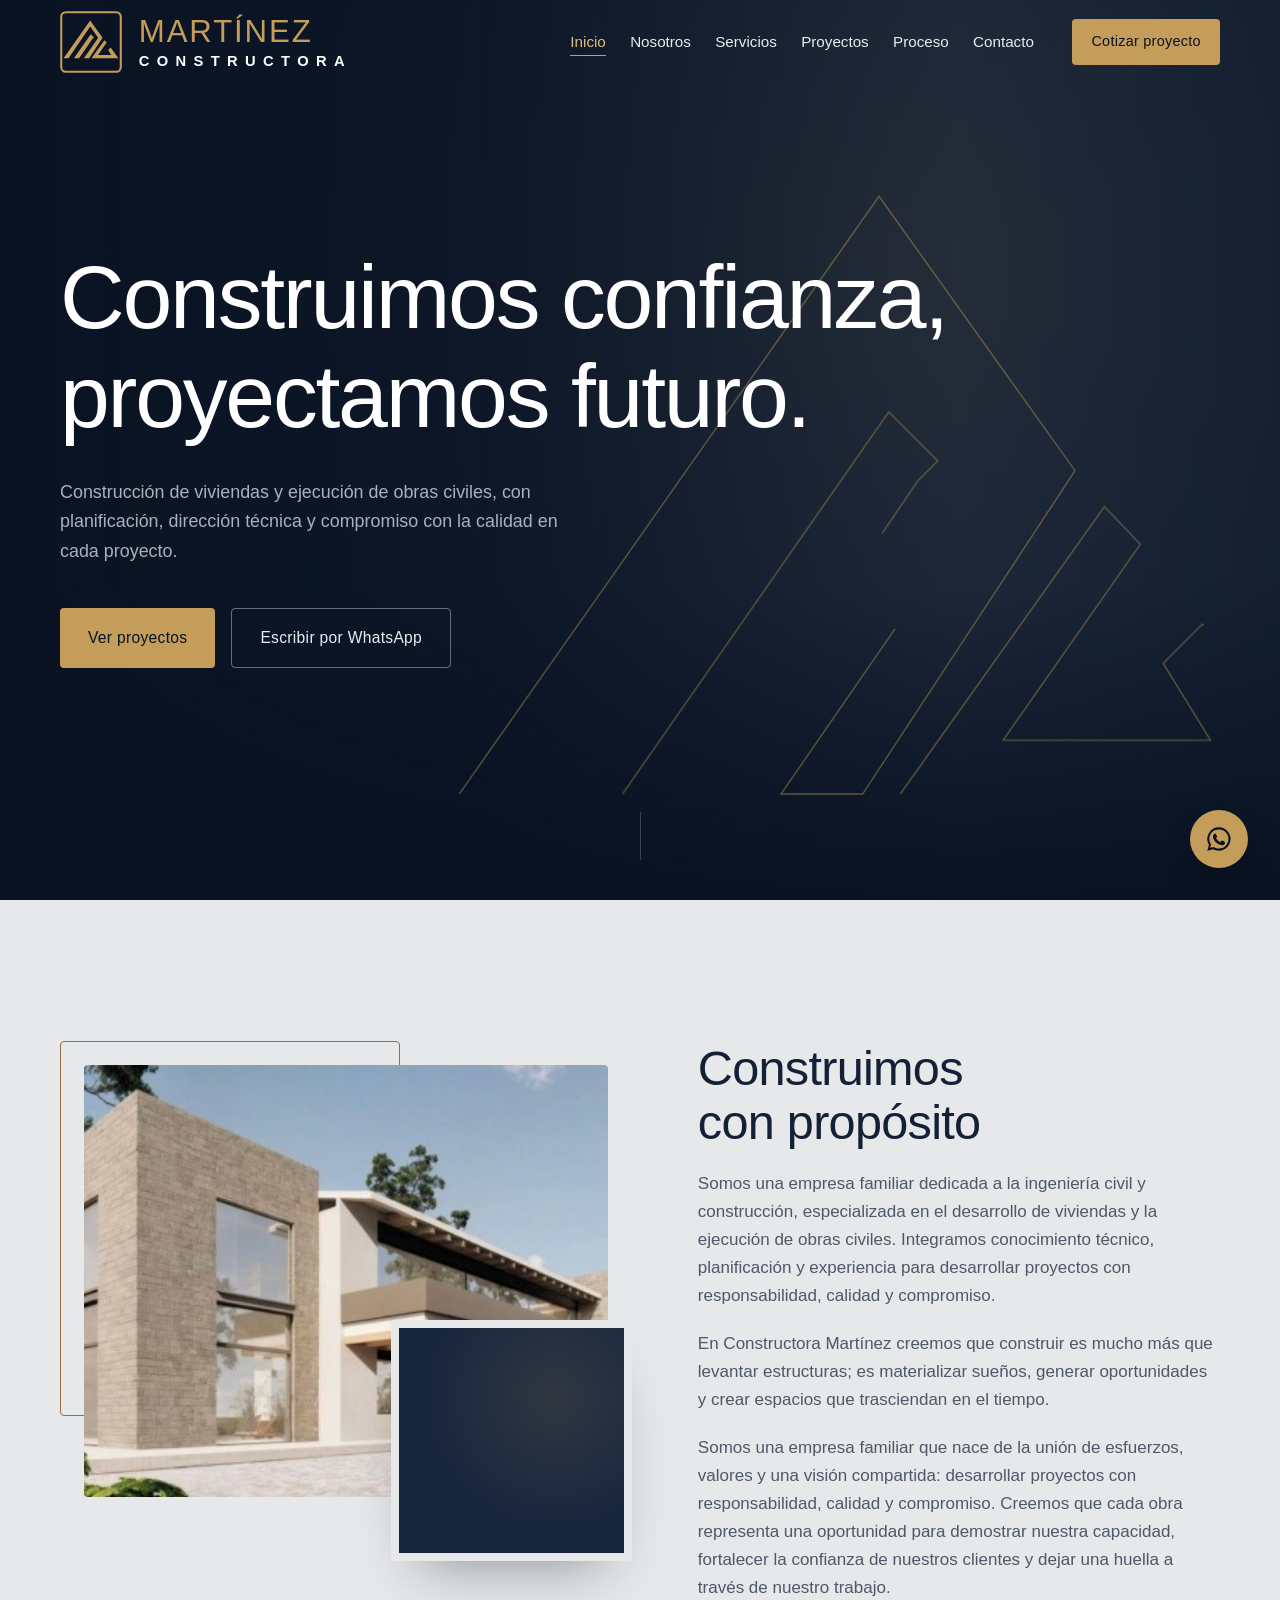
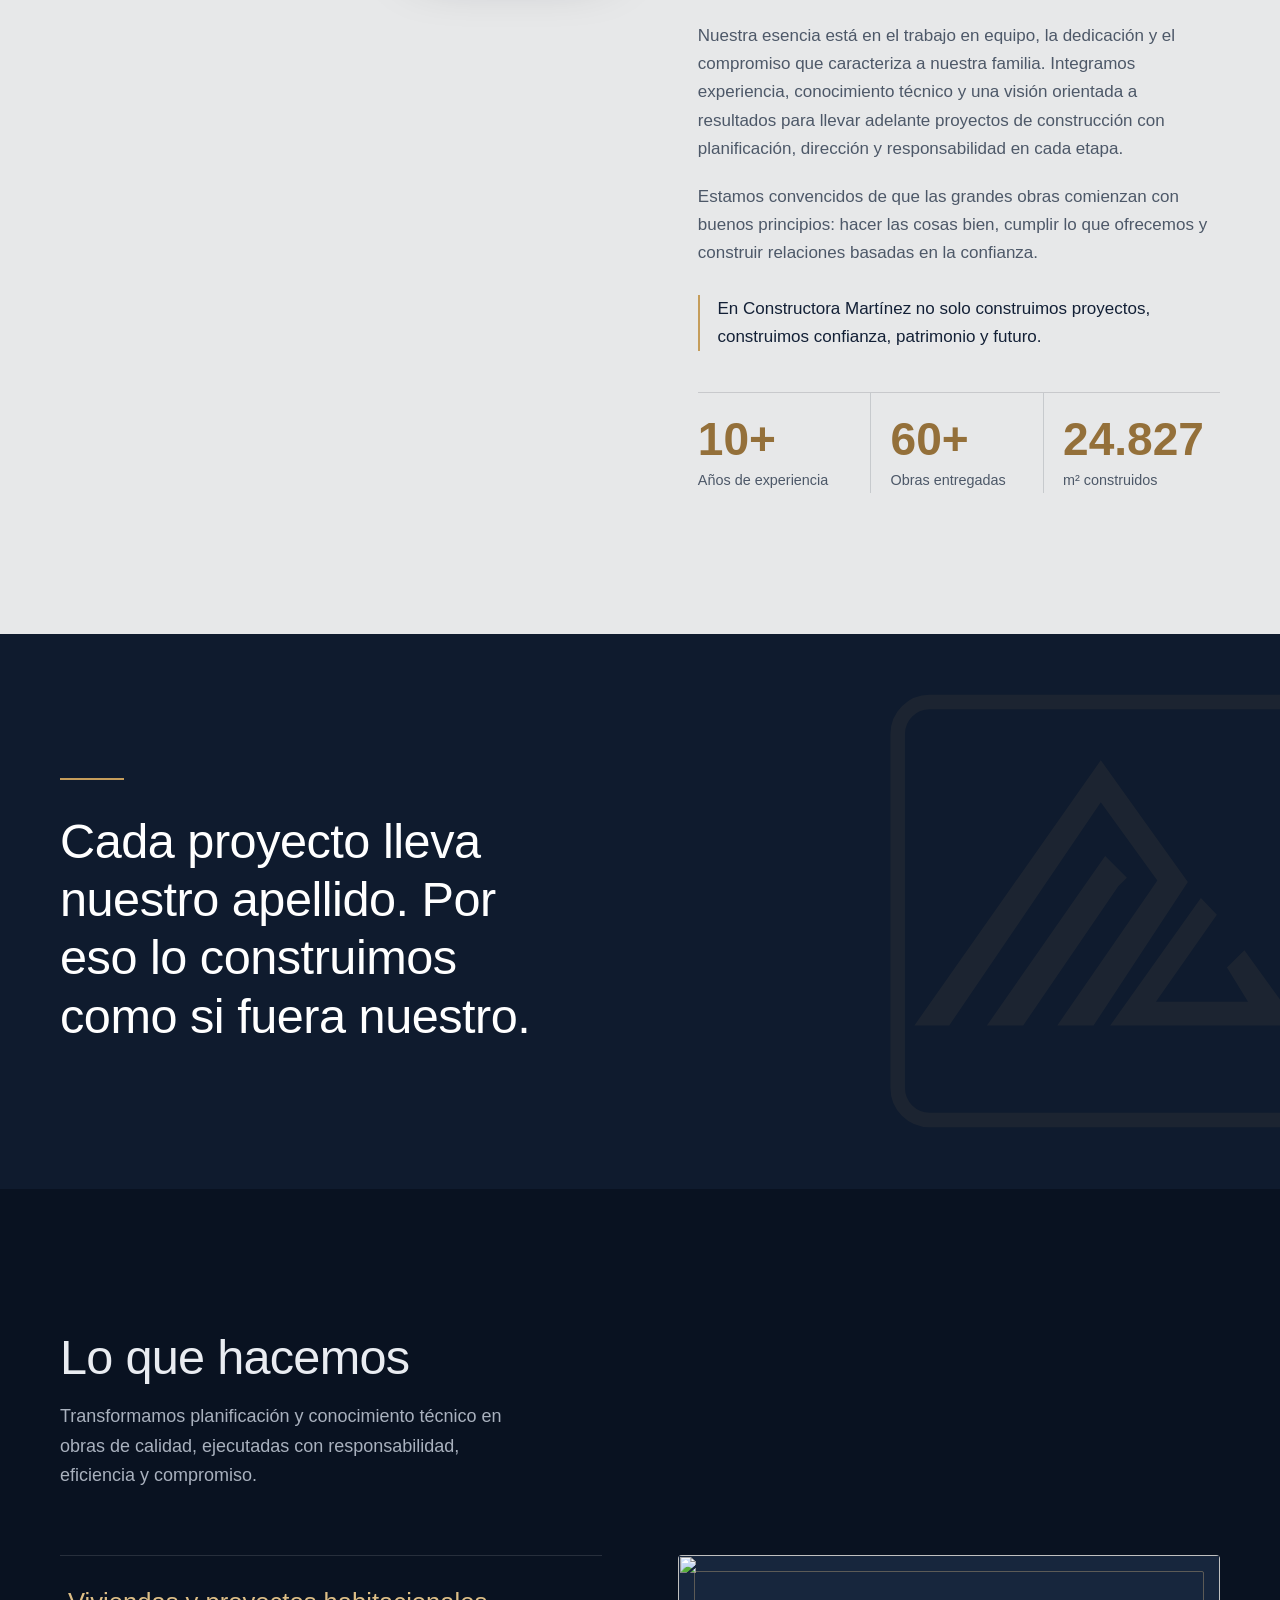
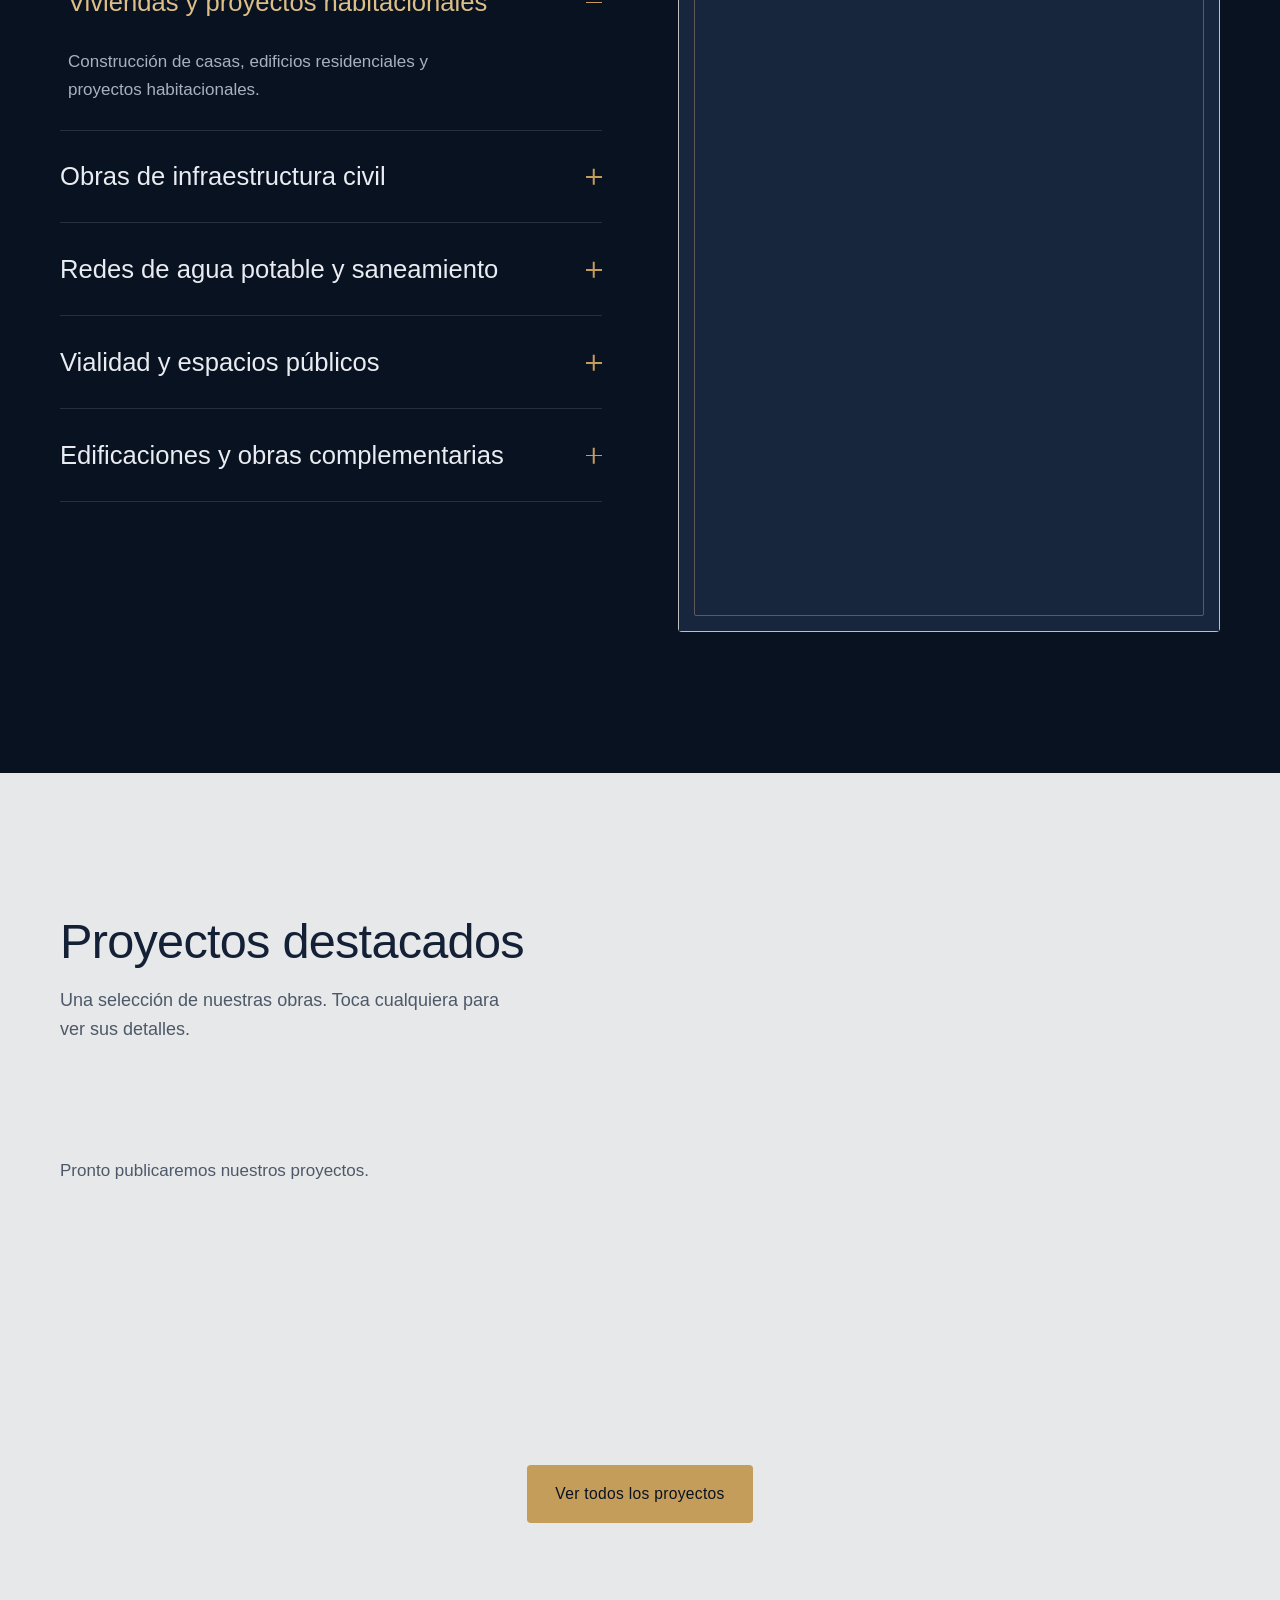
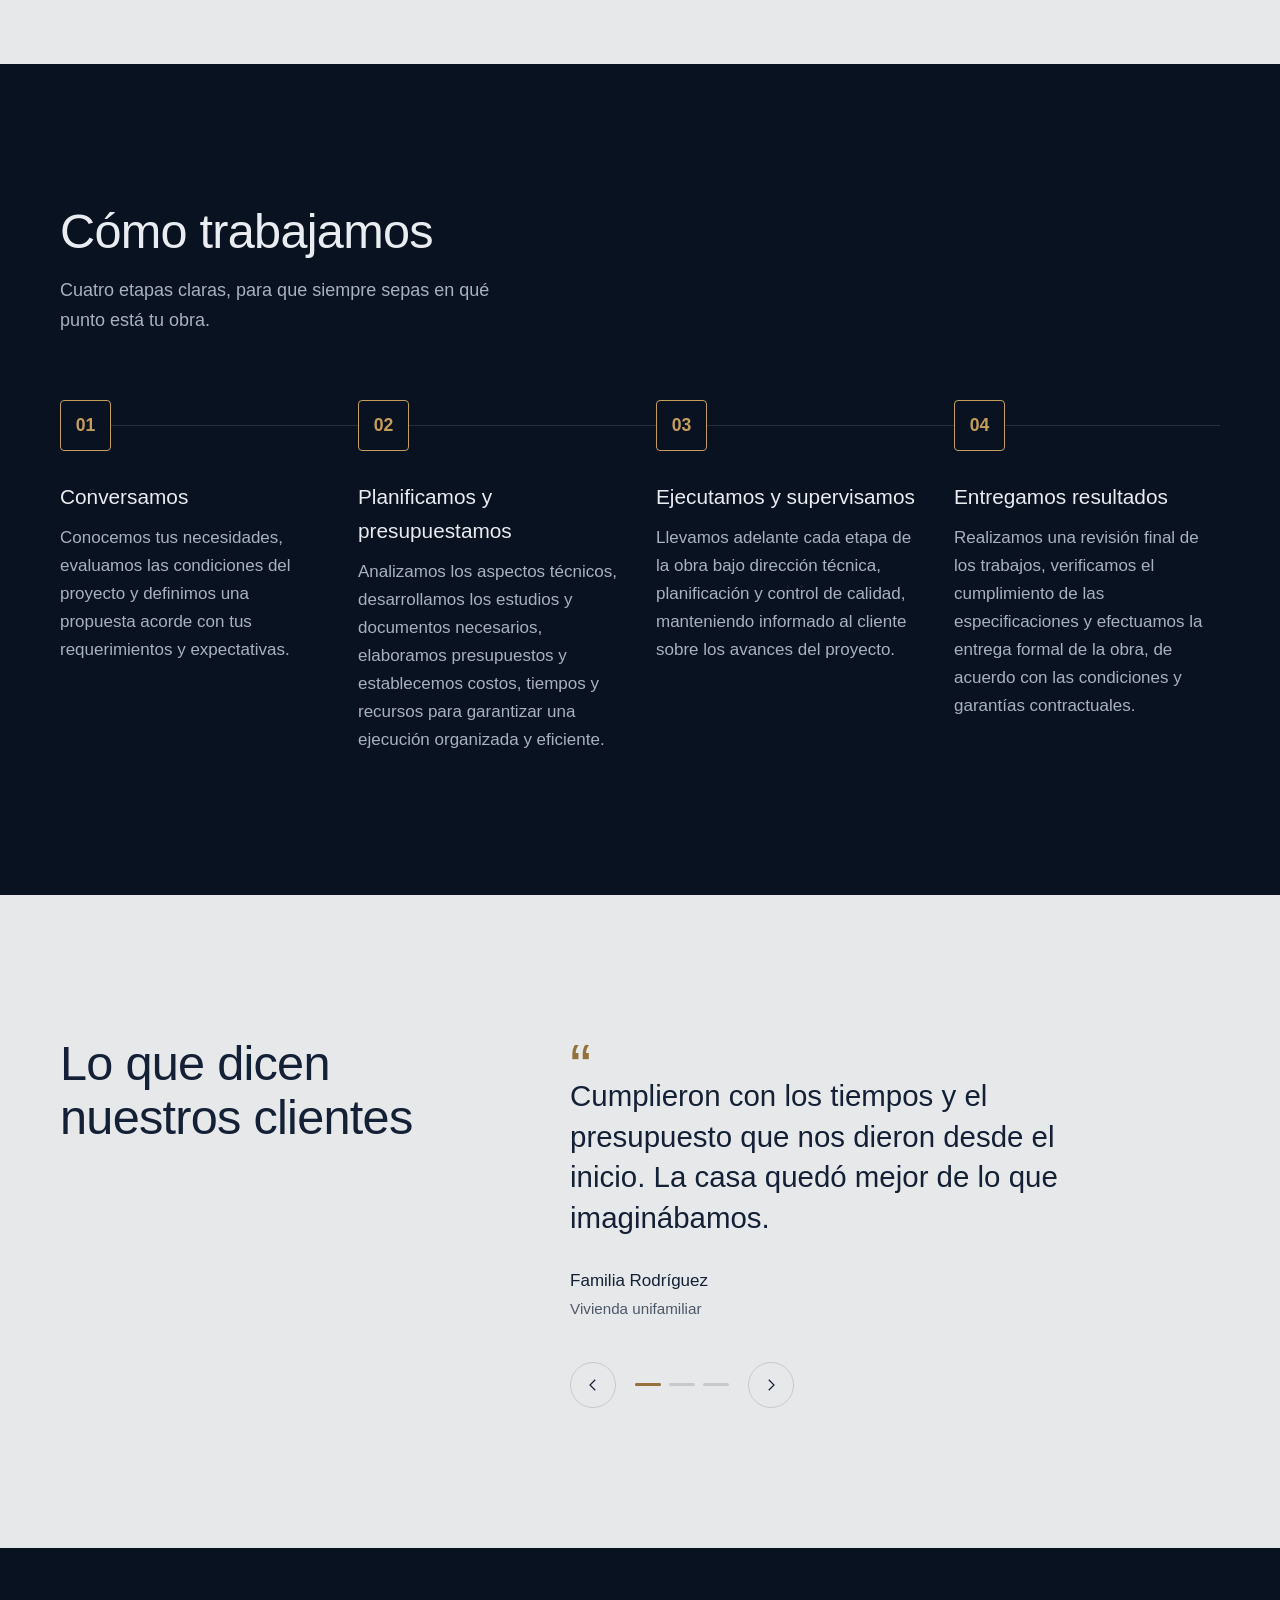
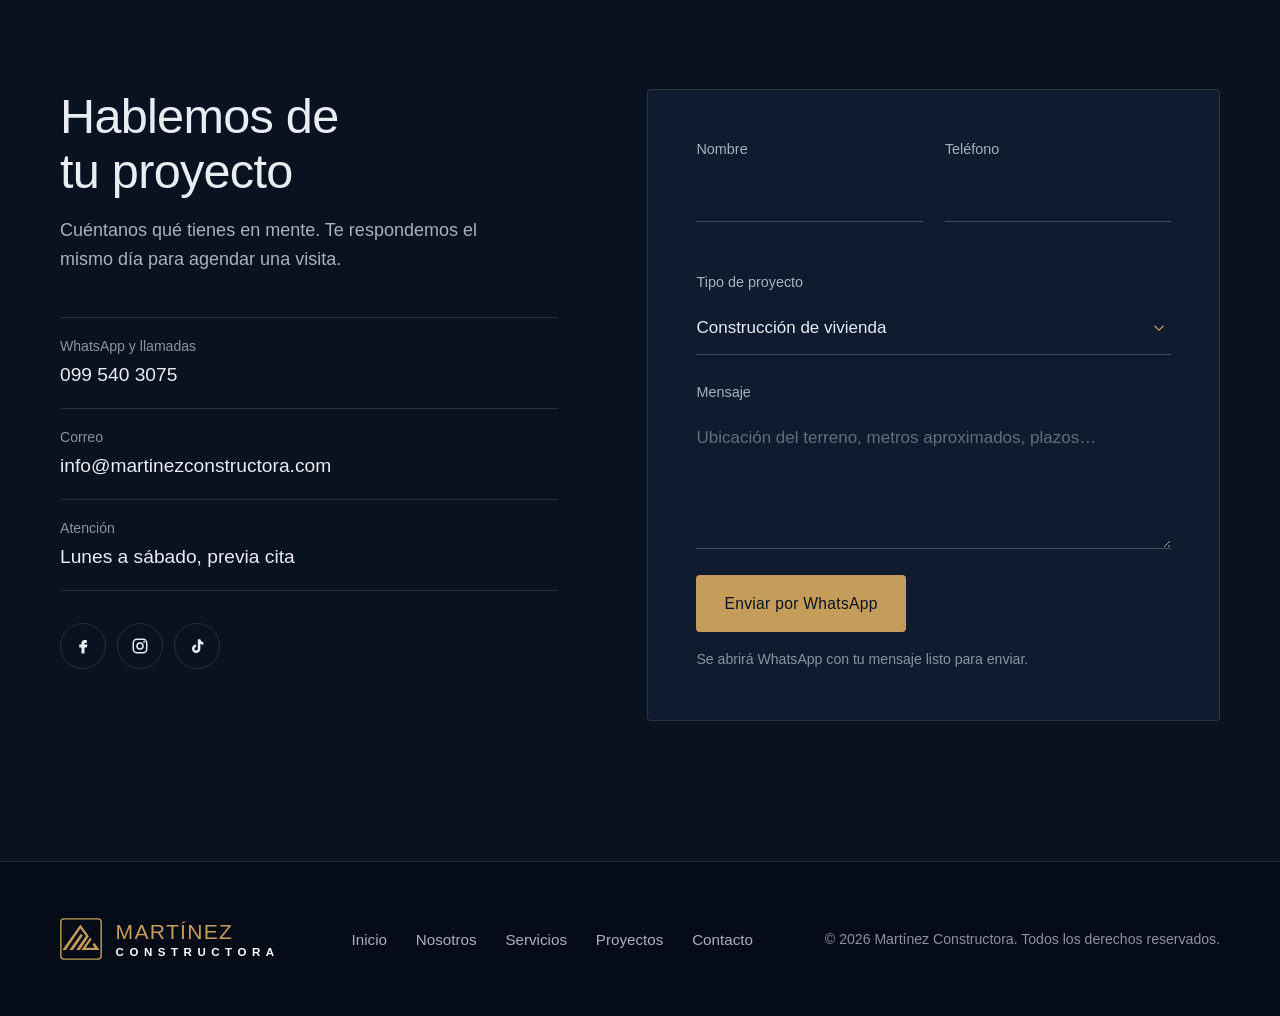
==== commit 819a56d9: "Actualizacion de textos" ====
--- a/index.html
+++ b/index.html
@@ -3,13 +3,13 @@
 <head>
   <meta charset="UTF-8">
   <meta name="viewport" content="width=device-width, initial-scale=1">
-  <title>Martínez Constructora | Construcción, diseño y acabados</title>
-  <meta name="description" content="Martínez Constructora: construcción de viviendas, proyectos comerciales, remodelaciones y dirección técnica. Ing. Iván Martínez U.">
+  <title>Martínez Constructora | Construimos confianza, proyectamos futuro</title>
+  <meta name="description" content="Constructora Martínez: construcción de viviendas y ejecución de obras civiles, con planificación, dirección técnica y compromiso con la calidad.">
   <meta name="theme-color" content="#091221">
 
   <!-- Open Graph (para que se vea bien al compartir el link por WhatsApp/Facebook) -->
   <meta property="og:title" content="Martínez Constructora">
-  <meta property="og:description" content="Construcción, diseño y acabados con dirección técnica en cada etapa.">
+  <meta property="og:description" content="Construimos confianza, proyectamos futuro.">
   <meta property="og:image" content="assets/img/residencia-render.jpg">
   <meta property="og:type" content="website">
 
@@ -22,7 +22,7 @@
   <link rel="stylesheet" href="css/Styles.css">
   <script>
     document.documentElement.classList.add('js');
-    /* Seguro anti-bloqueo: si por cualquier motivo js/main.js no arranca,
+    /* Seguro anti-bloqueo: si por cualquier motivo js/Main.js no arranca,
        la pantalla de carga se quita sola y todo el contenido queda visible. */
     setTimeout(function () {
       if (window.__mcInit) return;
@@ -104,12 +104,11 @@
       </svg>
 
       <div class="hero__content container">
-        <p class="hero__intro" data-hero>Ing. Iván Martínez U. y equipo</p>
         <h1 class="hero__title">
-          <span class="line"><span data-hero>Construimos espacios</span></span>
-          <span class="line"><span data-hero>pensados para durar.</span></span>
+          <span class="line"><span data-hero>Construimos confianza,</span></span>
+          <span class="line"><span data-hero>proyectamos futuro.</span></span>
         </h1>
-        <p class="hero__lead" data-hero>Diseño, construcción y acabados para viviendas y proyectos comerciales, con dirección técnica en cada etapa de la obra.</p>
+        <p class="hero__lead" data-hero>Construcción de viviendas y ejecución de obras civiles, con planificación, dirección técnica y compromiso con la calidad en cada proyecto.</p>
         <div class="hero__actions" data-hero>
           <a href="#proyectos" class="btn btn--gold">Ver proyectos</a>
           <a href="https://wa.me/593995403075?text=Hola%2C%20quisiera%20informaci%C3%B3n%20sobre%20un%20proyecto." class="btn btn--ghost" target="_blank" rel="noopener">Escribir por WhatsApp</a>
@@ -135,9 +134,13 @@
         </div>
 
         <div class="about__text">
-          <h2 class="section-title reveal">Una constructora familiar con criterio de ingeniería</h2>
-          <p class="reveal">Somos una empresa dirigida por el Ing. Iván Martínez U. Acompañamos a cada cliente desde la primera idea hasta la entrega de llaves, con presupuestos claros, materiales de calidad y un equipo que conoce la obra de cerca.</p>
-          <p class="reveal">Nuestro apellido está en cada proyecto. Por eso cuidamos los detalles que no siempre se ven: la estructura, las instalaciones y los tiempos de entrega.</p>
+          <h2 class="section-title reveal">Construimos con propósito</h2>
+          <p class="reveal">Somos una empresa familiar dedicada a la ingeniería civil y construcción, especializada en el desarrollo de viviendas y la ejecución de obras civiles. Integramos conocimiento técnico, planificación y experiencia para desarrollar proyectos con responsabilidad, calidad y compromiso.</p>
+          <p class="reveal">En Constructora Martínez creemos que construir es mucho más que levantar estructuras; es materializar sueños, generar oportunidades y crear espacios que trasciendan en el tiempo.</p>
+          <p class="reveal">Somos una empresa familiar que nace de la unión de esfuerzos, valores y una visión compartida: desarrollar proyectos con responsabilidad, calidad y compromiso. Creemos que cada obra representa una oportunidad para demostrar nuestra capacidad, fortalecer la confianza de nuestros clientes y dejar una huella a través de nuestro trabajo.</p>
+          <p class="reveal">Nuestra esencia está en el trabajo en equipo, la dedicación y el compromiso que caracteriza a nuestra familia. Integramos experiencia, conocimiento técnico y una visión orientada a resultados para llevar adelante proyectos de construcción con planificación, dirección y responsabilidad en cada etapa.</p>
+          <p class="reveal">Estamos convencidos de que las grandes obras comienzan con buenos principios: hacer las cosas bien, cumplir lo que ofrecemos y construir relaciones basadas en la confianza.</p>
+          <p class="about__closing reveal">En Constructora Martínez no solo construimos proyectos, construimos confianza, patrimonio y futuro.</p>
 
           <dl class="stats reveal">
             <div class="stats__item">
@@ -153,14 +156,6 @@
               <dd class="stats__value"><span data-count="25000" data-format="thousands">0</span></dd>
             </div>
           </dl>
-
-          <div class="signature reveal">
-            <svg class="signature__icon" aria-hidden="true"><use href="#mc-icon"/></svg>
-            <div>
-              <strong>Ing. Iván Martínez U.</strong>
-              <span>Gerente general</span>
-            </div>
-          </div>
         </div>
       </div>
     </section>
@@ -170,7 +165,7 @@
       <div class="container statement__inner">
         <svg class="statement__icon" aria-hidden="true"><use href="#mc-icon"/></svg>
         <blockquote class="statement__quote reveal">
-          <p>Cada obra lleva nuestro apellido. Por eso la construimos como si fuera nuestra casa.</p>
+          <p>Cada proyecto lleva nuestro apellido. Por eso lo construimos como si fuera nuestro.</p>
         </blockquote>
       </div>
     </section>
@@ -180,63 +175,54 @@
       <div class="container">
         <header class="section-head">
           <h2 class="section-title reveal">Lo que hacemos</h2>
-          <p class="section-lead reveal">Un solo equipo para diseñar, construir y terminar tu proyecto, sin intermediarios.</p>
+          <p class="section-lead reveal">Transformamos planificación y conocimiento técnico en obras de calidad, ejecutadas con responsabilidad, eficiencia y compromiso.</p>
         </header>
 
         <div class="services__layout">
           <ul class="services__list" role="list">
             <li class="service is-active" data-img="https://images.unsplash.com/photo-1600585154340-be6161a56a0c?auto=format&fit=crop&w=1400&q=80">
               <button class="service__btn" type="button" aria-expanded="true">
-                <span class="service__name">Construcción de viviendas</span>
+                <span class="service__name">Viviendas y proyectos habitacionales</span>
                 <span class="service__plus" aria-hidden="true"></span>
               </button>
               <div class="service__body">
-                <p>Casas unifamiliares y residencias de autor, desde la cimentación hasta los acabados finales.</p>
+                <p>Construcción de casas, edificios residenciales y proyectos habitacionales.</p>
               </div>
             </li>
-            <li class="service" data-img="https://images.unsplash.com/photo-1503387762-592deb58ef4e?auto=format&fit=crop&w=1400&q=80">
+            <li class="service" data-img="https://images.unsplash.com/photo-1541888946425-d81bb19240f5?auto=format&fit=crop&w=1400&q=80">
               <button class="service__btn" type="button" aria-expanded="false">
-                <span class="service__name">Diseño arquitectónico</span>
+                <span class="service__name">Obras de infraestructura civil</span>
                 <span class="service__plus" aria-hidden="true"></span>
               </button>
               <div class="service__body">
-                <p>Planos, renders y aprobación municipal. Ves tu casa en 3D antes de poner el primer ladrillo.</p>
+                <p>Ejecución de obras de infraestructura urbana y rural.</p>
               </div>
             </li>
-            <li class="service" data-img="https://images.unsplash.com/photo-1486406146926-c627a92ad1ab?auto=format&fit=crop&w=1400&q=80">
+            <li class="service" data-img="https://images.unsplash.com/photo-1503387762-592deb58ef4e?auto=format&fit=crop&w=1400&q=80">
               <button class="service__btn" type="button" aria-expanded="false">
-                <span class="service__name">Proyectos comerciales</span>
+                <span class="service__name">Redes de agua potable y saneamiento</span>
                 <span class="service__plus" aria-hidden="true"></span>
               </button>
               <div class="service__body">
-                <p>Locales, oficinas y edificios de uso mixto, planificados para optimizar cada metro cuadrado.</p>
+                <p>Construcción de redes de agua potable, alcantarillado y sistemas de drenaje.</p>
               </div>
             </li>
-            <li class="service" data-img="https://images.unsplash.com/photo-1600607687939-ce8a6c25118c?auto=format&fit=crop&w=1400&q=80">
+            <li class="service" data-img="https://images.unsplash.com/photo-1541888946425-d81bb19240f5?auto=format&fit=crop&w=1400&q=80">
               <button class="service__btn" type="button" aria-expanded="false">
-                <span class="service__name">Remodelaciones y ampliaciones</span>
+                <span class="service__name">Vialidad y espacios públicos</span>
                 <span class="service__plus" aria-hidden="true"></span>
               </button>
               <div class="service__body">
-                <p>Renovamos espacios existentes y sumamos áreas nuevas sin comprometer la estructura.</p>
+                <p>Construcción y mejoramiento de vías, aceras, bordillos, parques y espacios públicos.</p>
               </div>
             </li>
-            <li class="service" data-img="https://images.unsplash.com/photo-1541888946425-d81bb19240f5?auto=format&fit=crop&w=1400&q=80">
+            <li class="service" data-img="https://images.unsplash.com/photo-1486406146926-c627a92ad1ab?auto=format&fit=crop&w=1400&q=80">
               <button class="service__btn" type="button" aria-expanded="false">
-                <span class="service__name">Dirección técnica y fiscalización</span>
+                <span class="service__name">Edificaciones y obras complementarias</span>
                 <span class="service__plus" aria-hidden="true"></span>
               </button>
               <div class="service__body">
-                <p>Control de calidad, cronograma y presupuesto, con informes periódicos del avance de obra.</p>
-              </div>
-            </li>
-            <li class="service" data-img="https://images.unsplash.com/photo-1600566753190-17f0baa2a6c3?auto=format&fit=crop&w=1400&q=80">
-              <button class="service__btn" type="button" aria-expanded="false">
-                <span class="service__name">Acabados de alta gama</span>
-                <span class="service__plus" aria-hidden="true"></span>
-              </button>
-              <div class="service__body">
-                <p>Porcelanatos, carpintería, iluminación y griferías seleccionadas junto a ti.</p>
+                <p>Construcción, ampliación y adecuación de edificaciones comerciales, institucionales y otras infraestructuras.</p>
               </div>
             </li>
           </ul>
@@ -259,7 +245,7 @@
           </div>
         </header>
 
-        <!-- Las tarjetas se generan desde js/main.js con los datos de js/data.js -->
+        <!-- Las tarjetas se generan desde js/Main.js con los datos de js/Data.js -->
         <div class="projects__grid" id="projects-grid" data-featured aria-live="polite"></div>
 
         <div class="projects__more reveal">
@@ -282,22 +268,22 @@
           <li class="step reveal">
             <span class="step__num">01</span>
             <h3 class="step__title">Conversamos</h3>
-            <p>Visitamos el terreno, escuchamos lo que necesitas y definimos un alcance realista.</p>
+            <p>Conocemos tus necesidades, evaluamos las condiciones del proyecto y definimos una propuesta acorde con tus requerimientos y expectativas.</p>
           </li>
           <li class="step reveal">
             <span class="step__num">02</span>
-            <h3 class="step__title">Diseñamos y presupuestamos</h3>
-            <p>Planos, renders y un presupuesto detallado por rubros, sin costos ocultos.</p>
+            <h3 class="step__title">Planificamos y presupuestamos</h3>
+            <p>Analizamos los aspectos técnicos, desarrollamos los estudios y documentos necesarios, elaboramos presupuestos y establecemos costos, tiempos y recursos para garantizar una ejecución organizada y eficiente.</p>
           </li>
           <li class="step reveal">
             <span class="step__num">03</span>
-            <h3 class="step__title">Construimos</h3>
-            <p>Ejecutamos con cronograma y te enviamos fotos y reportes del avance.</p>
+            <h3 class="step__title">Ejecutamos y supervisamos</h3>
+            <p>Llevamos adelante cada etapa de la obra bajo dirección técnica, planificación y control de calidad, manteniendo informado al cliente sobre los avances del proyecto.</p>
           </li>
           <li class="step reveal">
             <span class="step__num">04</span>
-            <h3 class="step__title">Entregamos</h3>
-            <p>Revisión final contigo, entrega de llaves y garantía sobre la obra.</p>
+            <h3 class="step__title">Entregamos resultados</h3>
+            <p>Realizamos una revisión final de los trabajos, verificamos el cumplimiento de las especificaciones y efectuamos la entrega formal de la obra, de acuerdo con las condiciones y garantías contractuales.</p>
           </li>
           </ol>
         </div>
@@ -461,4 +447,4 @@
   <script src="js/Data.js" defer></script>
   <script src="js/Main.js" defer></script>
 </body>
-</html>
+</html>
--- a/css/Styles.css
+++ b/css/Styles.css
@@ -1444,3 +1444,39 @@
   }
   .hero__line { stroke-dashoffset: 0; opacity: .45; }
 }
+
+/* ---------- Ajustes de contenido (v2) ---------- */
+/* Logo del menú más grande */
+.site-header .brand { gap: 1.05rem; }
+.site-header .brand__icon { width: 62px; height: 62px; }
+.site-header.is-scrolled .brand__icon { width: 50px; height: 50px; }
+.site-header .brand__name { font-size: 1.95rem; }
+.site-header .brand__tag { font-size: .92rem; letter-spacing: .5em; margin-top: .42rem; }
+.site-header.is-scrolled .brand__name { font-size: 1.7rem; }
+@media (max-width: 760px) {
+  .site-header .brand { gap: .75rem; }
+  .site-header .brand__icon, .site-header.is-scrolled .brand__icon { width: 48px; height: 48px; }
+  .site-header .brand__name, .site-header.is-scrolled .brand__name { font-size: 1.4rem; }
+  .site-header .brand__tag { font-size: .72rem; letter-spacing: .42em; margin-top: .3rem; }
+}
+
+/* Nosotros: texto largo */
+.about__text p { max-width: 60ch; }
+.about__text .about__closing {
+  margin-top: 1.75rem;
+  padding-left: 1.1rem;
+  border-left: 2px solid var(--gold);
+  font-weight: 500;
+  color: var(--text-dark);
+}
+@media (min-width: 1041px) {
+  .about__grid { align-items: start; }
+  .about__media { position: sticky; top: 110px; }
+}
+
+/* Textos más largos en hero y proceso */
+.hero__lead { max-width: 54ch; }
+.step p { max-width: 36ch; }
+
+/* Evita el movimiento lateral en celular (las diapositivas inactivas se asomaban 4 px) */
+.slider__track { overflow: hidden; }
